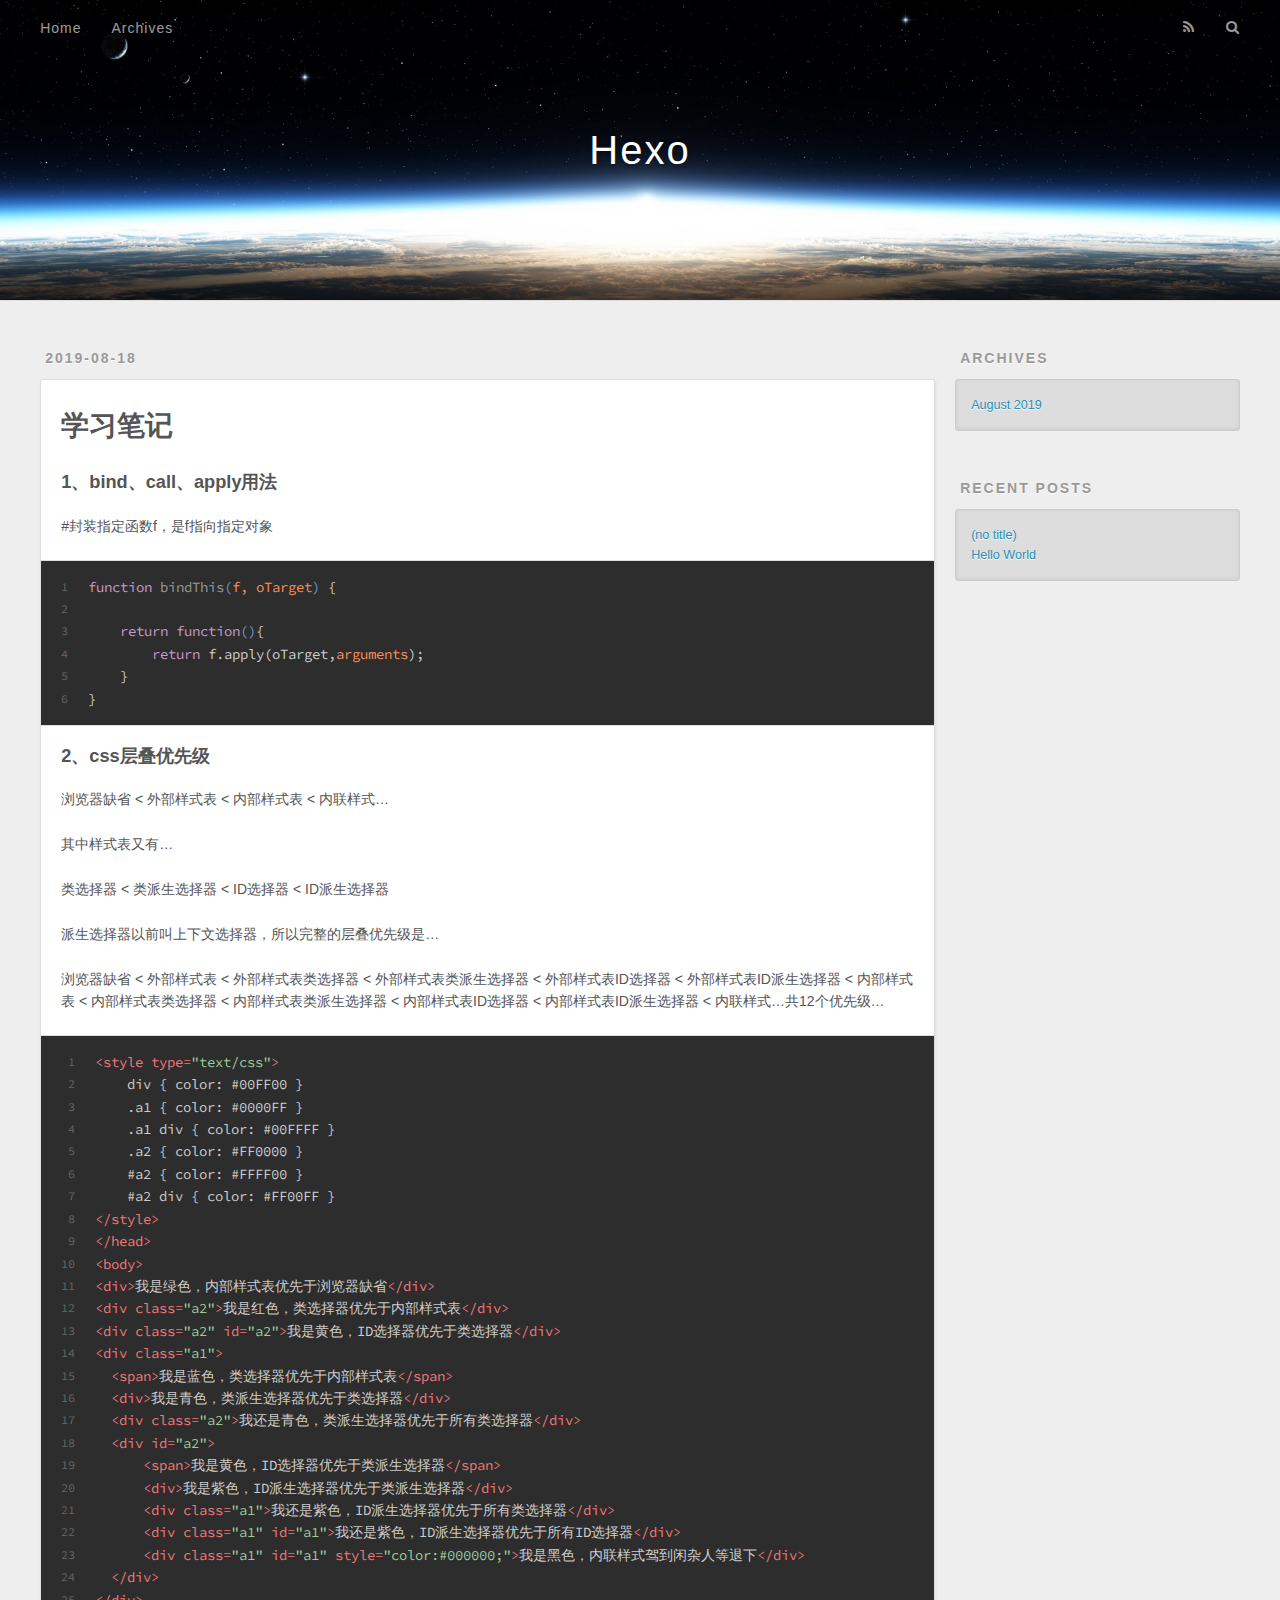
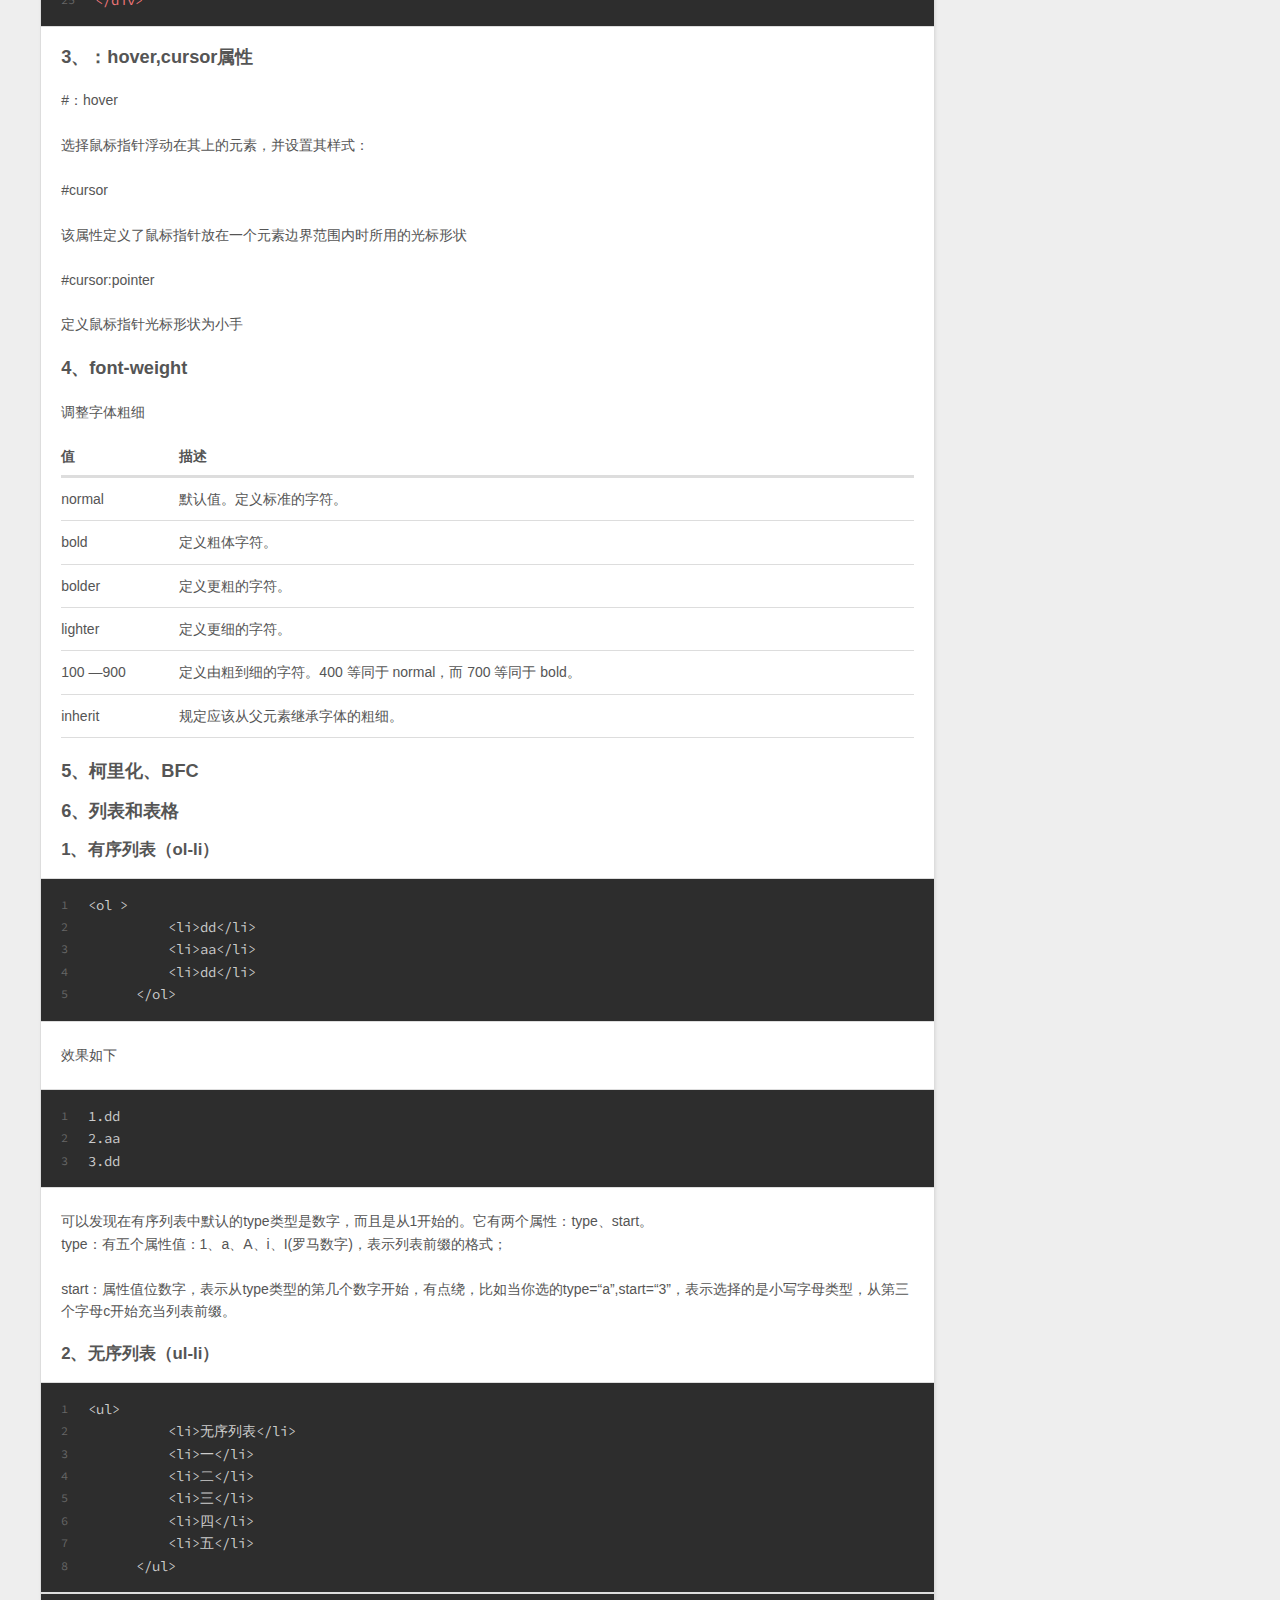
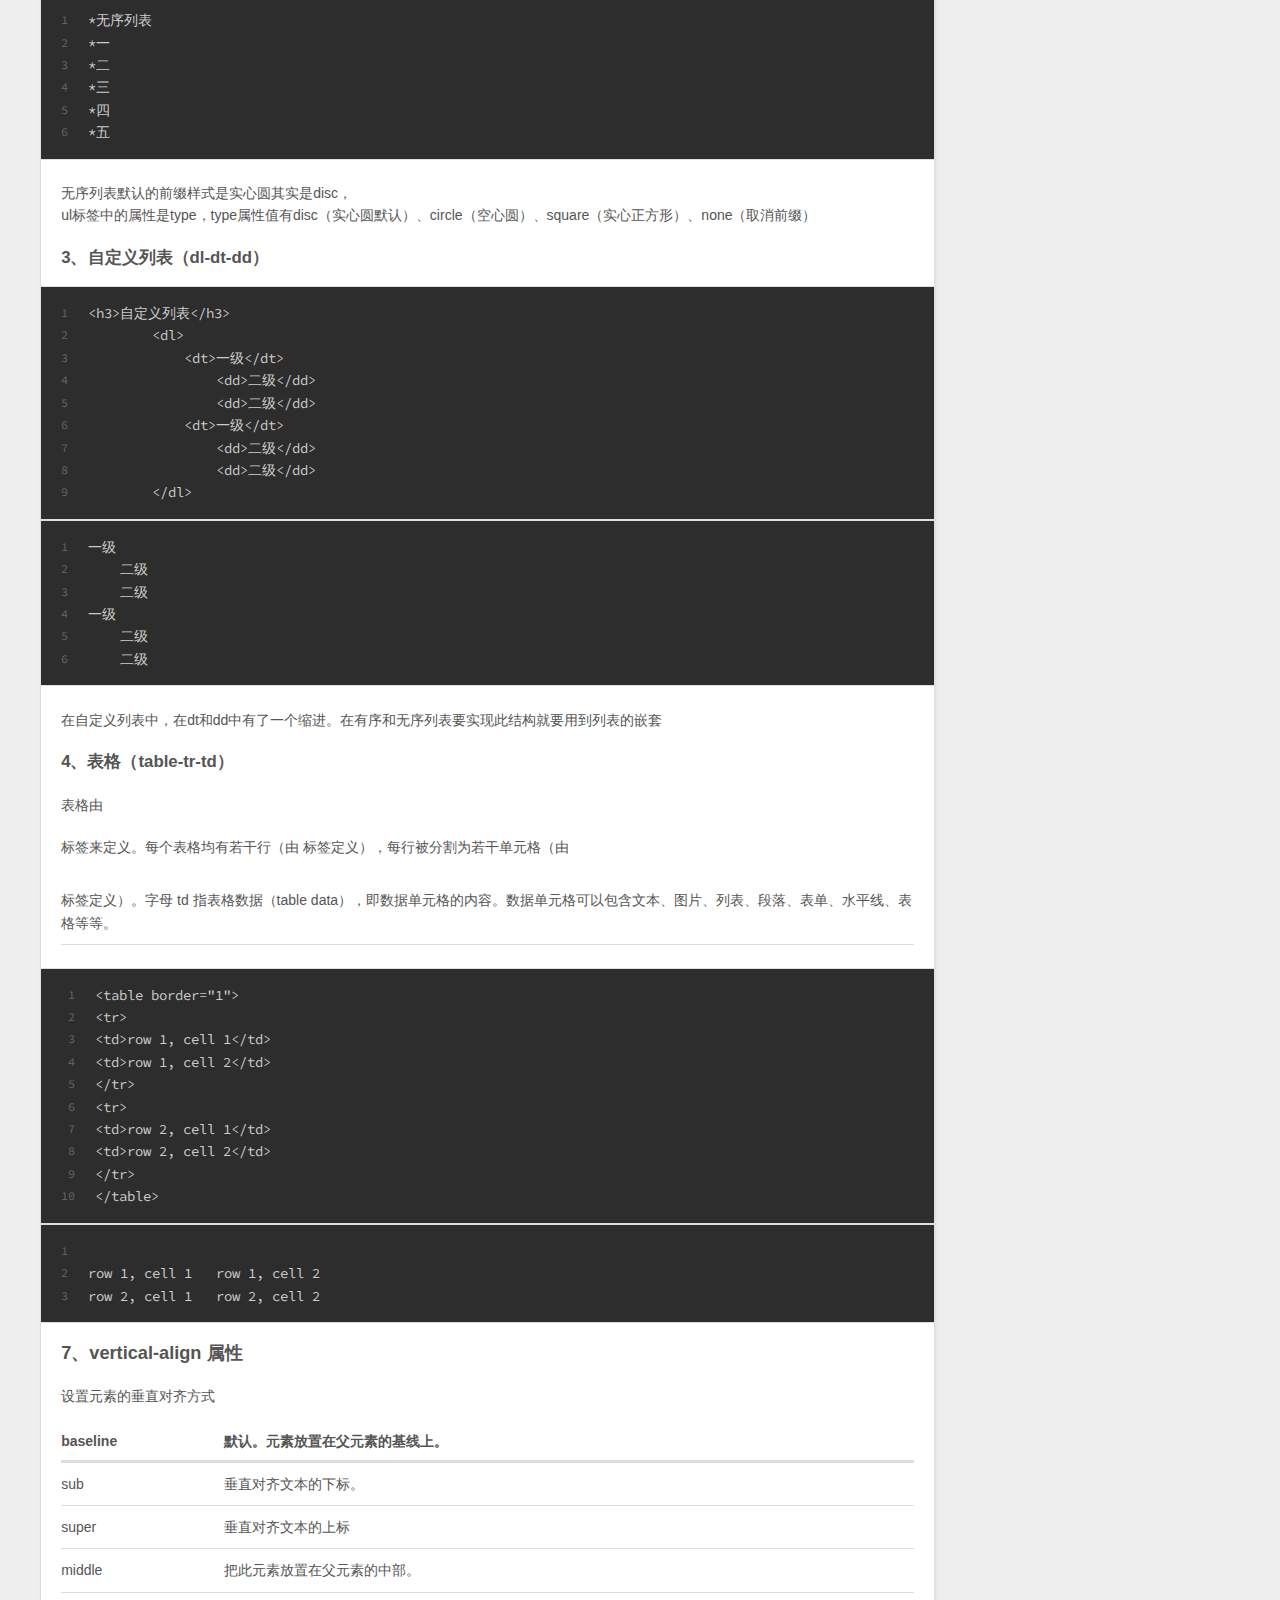
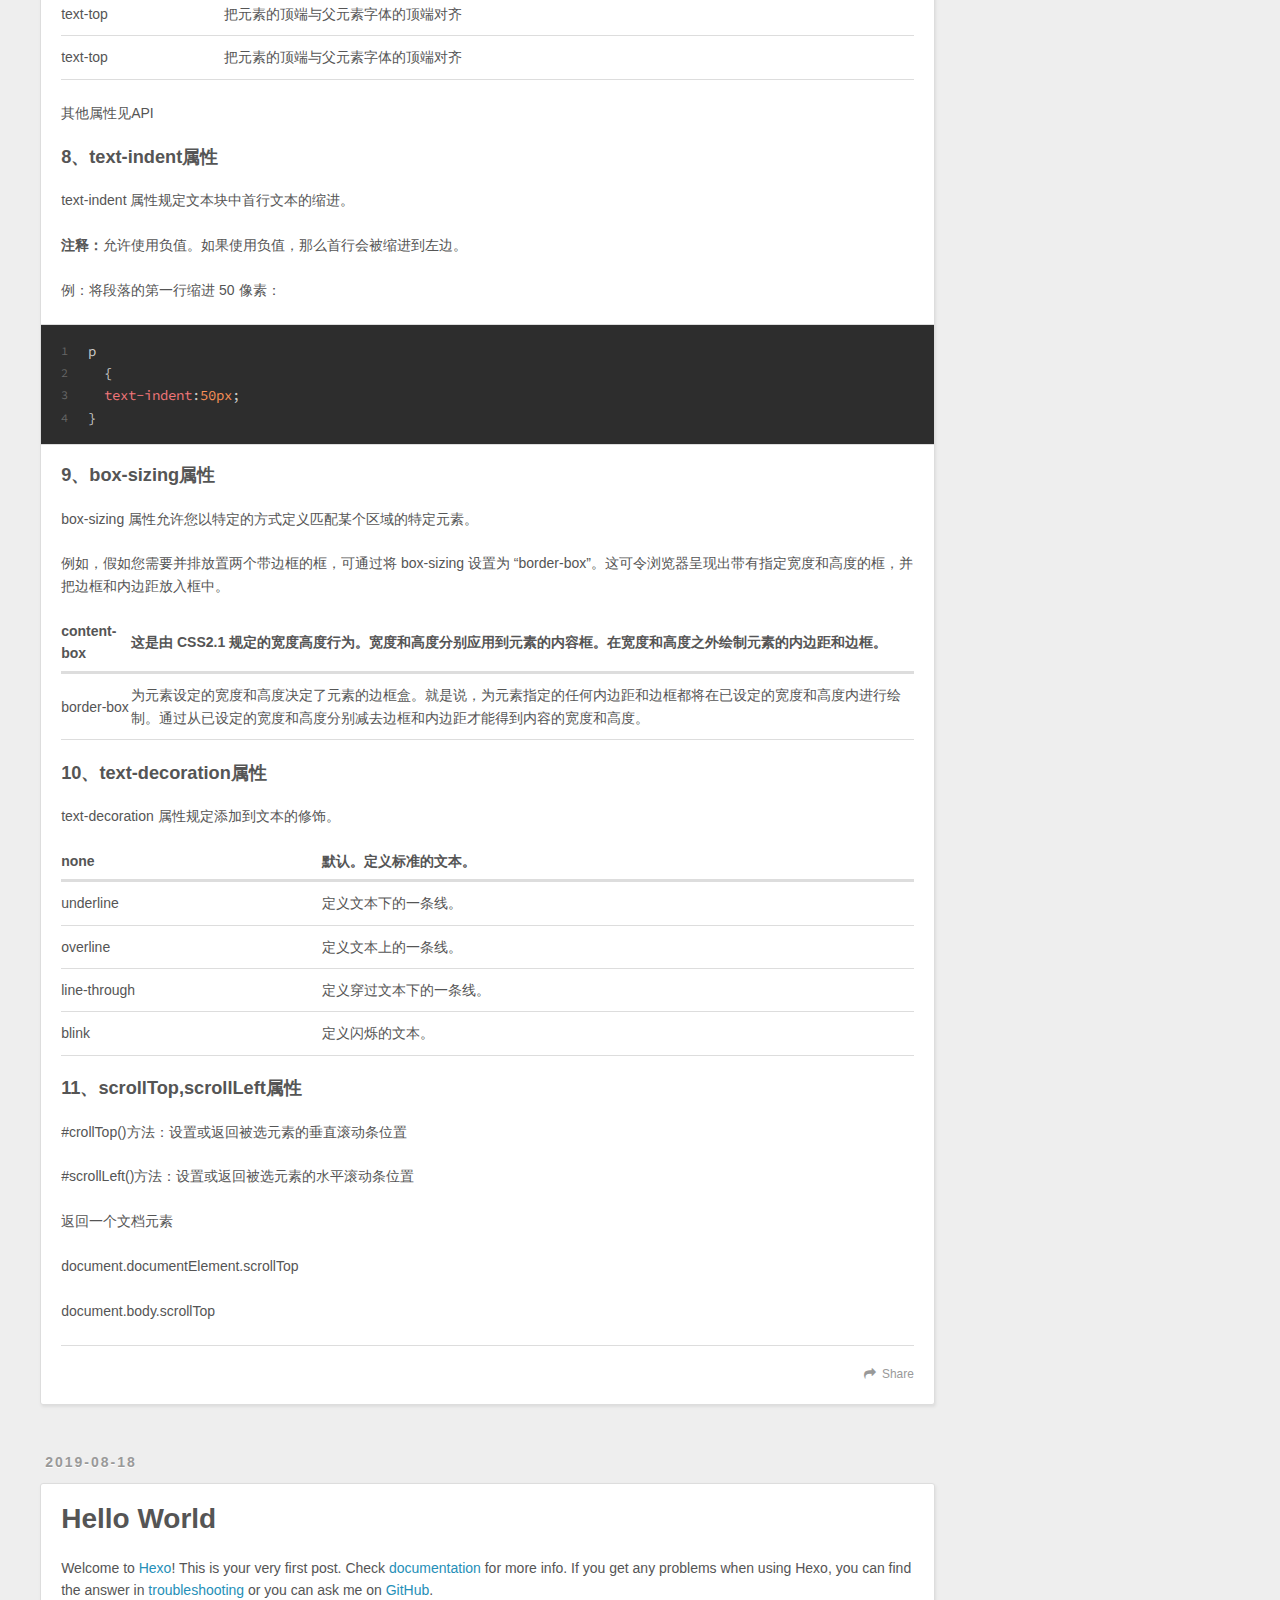
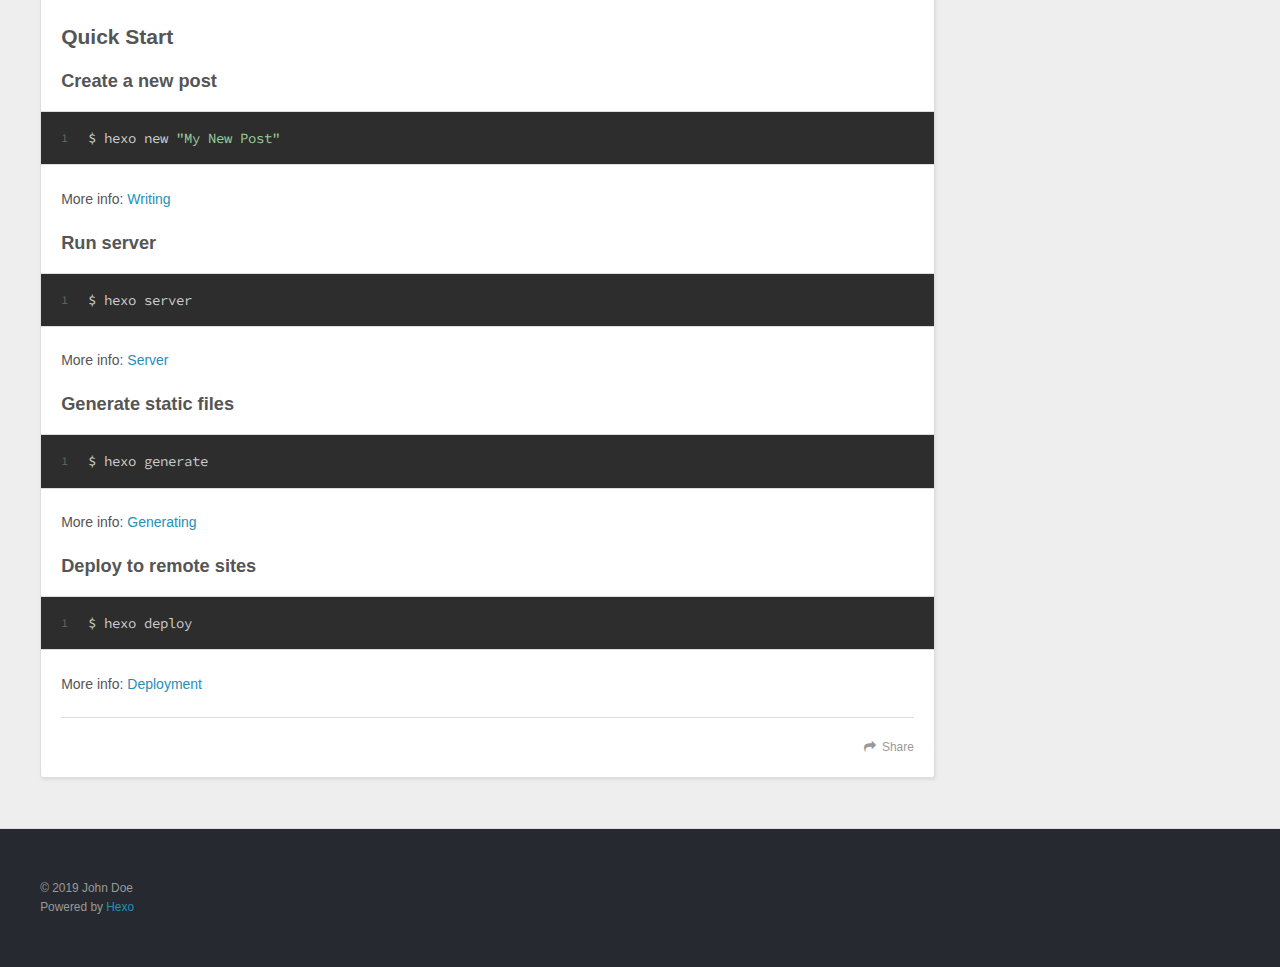
==== index.html @ e68b8d08 "Site updated: 2019-08-18 09:21:20" ====
<!DOCTYPE html>
<html>
<head><meta name="generator" content="Hexo 3.9.0">
  <meta charset="utf-8">
  

  
  <title>Hexo</title>
  <meta name="viewport" content="width=device-width, initial-scale=1, maximum-scale=1">
  <meta property="og:type" content="website">
<meta property="og:title" content="Hexo">
<meta property="og:url" content="http://yoursite.com/index.html">
<meta property="og:site_name" content="Hexo">
<meta property="og:locale" content="en">
<meta name="twitter:card" content="summary">
<meta name="twitter:title" content="Hexo">
  
    <link rel="alternate" href="/atom.xml" title="Hexo" type="application/atom+xml">
  
  
    <link rel="icon" href="/favicon.png">
  
  
    <link href="//fonts.googleapis.com/css?family=Source+Code+Pro" rel="stylesheet" type="text/css">
  
  <link rel="stylesheet" href="/css/style.css">
</head>
</html>
<body>
  <div id="container">
    <div id="wrap">
      <header id="header">
  <div id="banner"></div>
  <div id="header-outer" class="outer">
    <div id="header-title" class="inner">
      <h1 id="logo-wrap">
        <a href="/" id="logo">Hexo</a>
      </h1>
      
    </div>
    <div id="header-inner" class="inner">
      <nav id="main-nav">
        <a id="main-nav-toggle" class="nav-icon"></a>
        
          <a class="main-nav-link" href="/">Home</a>
        
          <a class="main-nav-link" href="/archives">Archives</a>
        
      </nav>
      <nav id="sub-nav">
        
          <a id="nav-rss-link" class="nav-icon" href="/atom.xml" title="RSS Feed"></a>
        
        <a id="nav-search-btn" class="nav-icon" title="Search"></a>
      </nav>
      <div id="search-form-wrap">
        <form action="//google.com/search" method="get" accept-charset="UTF-8" class="search-form"><input type="search" name="q" class="search-form-input" placeholder="Search"><button type="submit" class="search-form-submit">&#xF002;</button><input type="hidden" name="sitesearch" value="http://yoursite.com"></form>
      </div>
    </div>
  </div>
</header>
      <div class="outer">
        <section id="main">
  
    <article id="post-LearningNotes" class="article article-type-post" itemscope itemprop="blogPost">
  <div class="article-meta">
    <a href="/2019/08/18/LearningNotes/" class="article-date">
  <time datetime="2019-08-18T00:56:19.958Z" itemprop="datePublished">2019-08-18</time>
</a>
    
  </div>
  <div class="article-inner">
    
    
    <div class="article-entry" itemprop="articleBody">
      
        <h1 id="学习笔记"><a href="#学习笔记" class="headerlink" title="学习笔记"></a>学习笔记</h1><h3 id="1、bind、call、apply用法"><a href="#1、bind、call、apply用法" class="headerlink" title="1、bind、call、apply用法"></a>1、bind、call、apply用法</h3><p>#封装指定函数f，是f指向指定对象</p>
<figure class="highlight javascript"><table><tr><td class="gutter"><pre><span class="line">1</span><br><span class="line">2</span><br><span class="line">3</span><br><span class="line">4</span><br><span class="line">5</span><br><span class="line">6</span><br></pre></td><td class="code"><pre><span class="line"><span class="function"><span class="keyword">function</span> <span class="title">bindThis</span>(<span class="params">f, oTarget</span>) </span>&#123;</span><br><span class="line">    </span><br><span class="line">    <span class="keyword">return</span> <span class="function"><span class="keyword">function</span>(<span class="params"></span>)</span>&#123;       </span><br><span class="line">        <span class="keyword">return</span> f.apply(oTarget,<span class="built_in">arguments</span>);</span><br><span class="line">    &#125;</span><br><span class="line">&#125;</span><br></pre></td></tr></table></figure>

<h3 id="2、css层叠优先级"><a href="#2、css层叠优先级" class="headerlink" title="2、css层叠优先级"></a>2、css层叠优先级</h3><p>  浏览器缺省 &lt; 外部样式表 &lt; 内部样式表 &lt; 内联样式…</p>
<p>其中样式表又有…</p>
<p>类选择器 &lt; 类派生选择器 &lt; ID选择器 &lt; ID派生选择器</p>
<p>派生选择器以前叫上下文选择器，所以完整的层叠优先级是…</p>
<p>浏览器缺省 &lt; 外部样式表 &lt; 外部样式表类选择器 &lt; 外部样式表类派生选择器 &lt; 外部样式表ID选择器 &lt; 外部样式表ID派生选择器 &lt; 内部样式表 &lt; 内部样式表类选择器 &lt; 内部样式表类派生选择器 &lt; 内部样式表ID选择器 &lt; 内部样式表ID派生选择器 &lt; 内联样式…共12个优先级…  </p>
<figure class="highlight html"><table><tr><td class="gutter"><pre><span class="line">1</span><br><span class="line">2</span><br><span class="line">3</span><br><span class="line">4</span><br><span class="line">5</span><br><span class="line">6</span><br><span class="line">7</span><br><span class="line">8</span><br><span class="line">9</span><br><span class="line">10</span><br><span class="line">11</span><br><span class="line">12</span><br><span class="line">13</span><br><span class="line">14</span><br><span class="line">15</span><br><span class="line">16</span><br><span class="line">17</span><br><span class="line">18</span><br><span class="line">19</span><br><span class="line">20</span><br><span class="line">21</span><br><span class="line">22</span><br><span class="line">23</span><br><span class="line">24</span><br><span class="line">25</span><br></pre></td><td class="code"><pre><span class="line"><span class="tag">&lt;<span class="name">style</span> <span class="attr">type</span>=<span class="string">"text/css"</span>&gt;</span></span><br><span class="line">    div &#123; color: #00FF00 &#125;</span><br><span class="line">    .a1 &#123; color: #0000FF &#125;</span><br><span class="line">    .a1 div &#123; color: #00FFFF &#125;</span><br><span class="line">    .a2 &#123; color: #FF0000 &#125;</span><br><span class="line">    #a2 &#123; color: #FFFF00 &#125;</span><br><span class="line">    #a2 div &#123; color: #FF00FF &#125;</span><br><span class="line"><span class="tag">&lt;/<span class="name">style</span>&gt;</span></span><br><span class="line"><span class="tag">&lt;/<span class="name">head</span>&gt;</span></span><br><span class="line"><span class="tag">&lt;<span class="name">body</span>&gt;</span></span><br><span class="line"><span class="tag">&lt;<span class="name">div</span>&gt;</span>我是绿色，内部样式表优先于浏览器缺省<span class="tag">&lt;/<span class="name">div</span>&gt;</span></span><br><span class="line"><span class="tag">&lt;<span class="name">div</span> <span class="attr">class</span>=<span class="string">"a2"</span>&gt;</span>我是红色，类选择器优先于内部样式表<span class="tag">&lt;/<span class="name">div</span>&gt;</span></span><br><span class="line"><span class="tag">&lt;<span class="name">div</span> <span class="attr">class</span>=<span class="string">"a2"</span> <span class="attr">id</span>=<span class="string">"a2"</span>&gt;</span>我是黄色，ID选择器优先于类选择器<span class="tag">&lt;/<span class="name">div</span>&gt;</span></span><br><span class="line"><span class="tag">&lt;<span class="name">div</span> <span class="attr">class</span>=<span class="string">"a1"</span>&gt;</span></span><br><span class="line">  <span class="tag">&lt;<span class="name">span</span>&gt;</span>我是蓝色，类选择器优先于内部样式表<span class="tag">&lt;/<span class="name">span</span>&gt;</span></span><br><span class="line">  <span class="tag">&lt;<span class="name">div</span>&gt;</span>我是青色，类派生选择器优先于类选择器<span class="tag">&lt;/<span class="name">div</span>&gt;</span></span><br><span class="line">  <span class="tag">&lt;<span class="name">div</span> <span class="attr">class</span>=<span class="string">"a2"</span>&gt;</span>我还是青色，类派生选择器优先于所有类选择器<span class="tag">&lt;/<span class="name">div</span>&gt;</span></span><br><span class="line">  <span class="tag">&lt;<span class="name">div</span> <span class="attr">id</span>=<span class="string">"a2"</span>&gt;</span></span><br><span class="line">      <span class="tag">&lt;<span class="name">span</span>&gt;</span>我是黄色，ID选择器优先于类派生选择器<span class="tag">&lt;/<span class="name">span</span>&gt;</span></span><br><span class="line">      <span class="tag">&lt;<span class="name">div</span>&gt;</span>我是紫色，ID派生选择器优先于类派生选择器<span class="tag">&lt;/<span class="name">div</span>&gt;</span></span><br><span class="line">      <span class="tag">&lt;<span class="name">div</span> <span class="attr">class</span>=<span class="string">"a1"</span>&gt;</span>我还是紫色，ID派生选择器优先于所有类选择器<span class="tag">&lt;/<span class="name">div</span>&gt;</span></span><br><span class="line">      <span class="tag">&lt;<span class="name">div</span> <span class="attr">class</span>=<span class="string">"a1"</span> <span class="attr">id</span>=<span class="string">"a1"</span>&gt;</span>我还是紫色，ID派生选择器优先于所有ID选择器<span class="tag">&lt;/<span class="name">div</span>&gt;</span></span><br><span class="line">      <span class="tag">&lt;<span class="name">div</span> <span class="attr">class</span>=<span class="string">"a1"</span> <span class="attr">id</span>=<span class="string">"a1"</span> <span class="attr">style</span>=<span class="string">"color:#000000;"</span>&gt;</span>我是黑色，内联样式驾到闲杂人等退下<span class="tag">&lt;/<span class="name">div</span>&gt;</span></span><br><span class="line">  <span class="tag">&lt;/<span class="name">div</span>&gt;</span></span><br><span class="line"><span class="tag">&lt;/<span class="name">div</span>&gt;</span></span><br></pre></td></tr></table></figure>

<h3 id="3、：hover-cursor属性"><a href="#3、：hover-cursor属性" class="headerlink" title="3、：hover,cursor属性"></a>3、：hover,cursor属性</h3><p>#：hover</p>
<p>选择鼠标指针浮动在其上的元素，并设置其样式：</p>
<p>#cursor</p>
<p>该属性定义了鼠标指针放在一个元素边界范围内时所用的光标形状</p>
<p>#cursor:pointer</p>
<p>定义鼠标指针光标形状为小手</p>
<h3 id="4、font-weight"><a href="#4、font-weight" class="headerlink" title="4、font-weight"></a>4、font-weight</h3><p>调整字体粗细</p>
<table>
<thead>
<tr>
<th>值</th>
<th>描述</th>
</tr>
</thead>
<tbody><tr>
<td>normal</td>
<td>默认值。定义标准的字符。</td>
</tr>
<tr>
<td>bold</td>
<td>定义粗体字符。</td>
</tr>
<tr>
<td>bolder</td>
<td>定义更粗的字符。</td>
</tr>
<tr>
<td>lighter</td>
<td>定义更细的字符。</td>
</tr>
<tr>
<td>100 —900</td>
<td>定义由粗到细的字符。400 等同于 normal，而 700 等同于 bold。</td>
</tr>
<tr>
<td>inherit</td>
<td>规定应该从父元素继承字体的粗细。</td>
</tr>
</tbody></table>
<h3 id="5、柯里化、BFC"><a href="#5、柯里化、BFC" class="headerlink" title="5、柯里化、BFC"></a>5、柯里化、BFC</h3><h3 id="6、列表和表格"><a href="#6、列表和表格" class="headerlink" title="6、列表和表格"></a>6、列表和表格</h3><h4 id="1、有序列表（ol-li）"><a href="#1、有序列表（ol-li）" class="headerlink" title="1、有序列表（ol-li）"></a>1、<strong>有序列表（ol-li）</strong></h4><figure class="highlight plain"><table><tr><td class="gutter"><pre><span class="line">1</span><br><span class="line">2</span><br><span class="line">3</span><br><span class="line">4</span><br><span class="line">5</span><br></pre></td><td class="code"><pre><span class="line">&lt;ol &gt;</span><br><span class="line">          &lt;li&gt;dd&lt;/li&gt;</span><br><span class="line">          &lt;li&gt;aa&lt;/li&gt;</span><br><span class="line">          &lt;li&gt;dd&lt;/li&gt;</span><br><span class="line">      &lt;/ol&gt;</span><br></pre></td></tr></table></figure>

<p>效果如下</p>
<figure class="highlight plain"><table><tr><td class="gutter"><pre><span class="line">1</span><br><span class="line">2</span><br><span class="line">3</span><br></pre></td><td class="code"><pre><span class="line">1.dd</span><br><span class="line">2.aa</span><br><span class="line">3.dd</span><br></pre></td></tr></table></figure>

<p>可以发现在有序列表中默认的type类型是数字，而且是从1开始的。它有两个属性：type、start。<br>type：有五个属性值：1、a、A、i、I(罗马数字)，表示列表前缀的格式； </p>
<p>start：属性值位数字，表示从type类型的第几个数字开始，有点绕，比如当你选的type=“a”,start=“3”，表示选择的是小写字母类型，从第三个字母c开始充当列表前缀。</p>
<h4 id="2、无序列表（ul-li）"><a href="#2、无序列表（ul-li）" class="headerlink" title="2、无序列表（ul-li）"></a>2、<strong>无序列表（ul-li）</strong></h4><figure class="highlight plain"><table><tr><td class="gutter"><pre><span class="line">1</span><br><span class="line">2</span><br><span class="line">3</span><br><span class="line">4</span><br><span class="line">5</span><br><span class="line">6</span><br><span class="line">7</span><br><span class="line">8</span><br></pre></td><td class="code"><pre><span class="line">&lt;ul&gt;</span><br><span class="line">          &lt;li&gt;无序列表&lt;/li&gt;</span><br><span class="line">          &lt;li&gt;一&lt;/li&gt;</span><br><span class="line">          &lt;li&gt;二&lt;/li&gt;</span><br><span class="line">          &lt;li&gt;三&lt;/li&gt;</span><br><span class="line">          &lt;li&gt;四&lt;/li&gt;</span><br><span class="line">          &lt;li&gt;五&lt;/li&gt;</span><br><span class="line">      &lt;/ul&gt;</span><br></pre></td></tr></table></figure>

<figure class="highlight plain"><table><tr><td class="gutter"><pre><span class="line">1</span><br><span class="line">2</span><br><span class="line">3</span><br><span class="line">4</span><br><span class="line">5</span><br><span class="line">6</span><br></pre></td><td class="code"><pre><span class="line">*无序列表</span><br><span class="line">*一</span><br><span class="line">*二</span><br><span class="line">*三</span><br><span class="line">*四</span><br><span class="line">*五</span><br></pre></td></tr></table></figure>

<p>无序列表默认的前缀样式是实心圆其实是disc，<br>ul标签中的属性是type，type属性值有disc（实心圆默认）、circle（空心圆）、square（实心正方形）、none（取消前缀）</p>
<h4 id="3、自定义列表（dl-dt-dd）"><a href="#3、自定义列表（dl-dt-dd）" class="headerlink" title="3、自定义列表（dl-dt-dd）"></a>3、<strong>自定义列表（dl-dt-dd）</strong></h4><figure class="highlight plain"><table><tr><td class="gutter"><pre><span class="line">1</span><br><span class="line">2</span><br><span class="line">3</span><br><span class="line">4</span><br><span class="line">5</span><br><span class="line">6</span><br><span class="line">7</span><br><span class="line">8</span><br><span class="line">9</span><br></pre></td><td class="code"><pre><span class="line">&lt;h3&gt;自定义列表&lt;/h3&gt;</span><br><span class="line">        &lt;dl&gt;</span><br><span class="line">            &lt;dt&gt;一级&lt;/dt&gt;</span><br><span class="line">                &lt;dd&gt;二级&lt;/dd&gt;</span><br><span class="line">                &lt;dd&gt;二级&lt;/dd&gt;</span><br><span class="line">            &lt;dt&gt;一级&lt;/dt&gt;</span><br><span class="line">                &lt;dd&gt;二级&lt;/dd&gt;</span><br><span class="line">                &lt;dd&gt;二级&lt;/dd&gt;</span><br><span class="line">        &lt;/dl&gt;</span><br></pre></td></tr></table></figure>

<figure class="highlight plain"><table><tr><td class="gutter"><pre><span class="line">1</span><br><span class="line">2</span><br><span class="line">3</span><br><span class="line">4</span><br><span class="line">5</span><br><span class="line">6</span><br></pre></td><td class="code"><pre><span class="line">一级</span><br><span class="line">    二级</span><br><span class="line">    二级</span><br><span class="line">一级</span><br><span class="line">    二级</span><br><span class="line">    二级</span><br></pre></td></tr></table></figure>

<p>在自定义列表中，在dt和dd中有了一个缩进。在有序和无序列表要实现此结构就要用到列表的嵌套</p>
<h4 id="4、表格（table-tr-td）"><a href="#4、表格（table-tr-td）" class="headerlink" title="4、表格（table-tr-td）"></a>4、表格（table-tr-td）</h4><p>表格由 <table> 标签来定义。每个表格均有若干行（由 <tr> 标签定义），每行被分割为若干单元格（由 <td> 标签定义）。字母 td 指表格数据（table data），即数据单元格的内容。数据单元格可以包含文本、图片、列表、段落、表单、水平线、表格等等。</td></tr></table></p>
<figure class="highlight plain"><table><tr><td class="gutter"><pre><span class="line">1</span><br><span class="line">2</span><br><span class="line">3</span><br><span class="line">4</span><br><span class="line">5</span><br><span class="line">6</span><br><span class="line">7</span><br><span class="line">8</span><br><span class="line">9</span><br><span class="line">10</span><br></pre></td><td class="code"><pre><span class="line">&lt;table border=&quot;1&quot;&gt;</span><br><span class="line">&lt;tr&gt;</span><br><span class="line">&lt;td&gt;row 1, cell 1&lt;/td&gt;</span><br><span class="line">&lt;td&gt;row 1, cell 2&lt;/td&gt;</span><br><span class="line">&lt;/tr&gt;</span><br><span class="line">&lt;tr&gt;</span><br><span class="line">&lt;td&gt;row 2, cell 1&lt;/td&gt;</span><br><span class="line">&lt;td&gt;row 2, cell 2&lt;/td&gt;</span><br><span class="line">&lt;/tr&gt;</span><br><span class="line">&lt;/table&gt;</span><br></pre></td></tr></table></figure>

<figure class="highlight plain"><table><tr><td class="gutter"><pre><span class="line">1</span><br><span class="line">2</span><br><span class="line">3</span><br></pre></td><td class="code"><pre><span class="line"></span><br><span class="line">row 1, cell 1	row 1, cell 2</span><br><span class="line">row 2, cell 1	row 2, cell 2</span><br></pre></td></tr></table></figure>

<h3 id="7、vertical-align-属性"><a href="#7、vertical-align-属性" class="headerlink" title="7、vertical-align  属性"></a>7、vertical-align  属性</h3><p>设置元素的垂直对齐方式</p>
<table>
<thead>
<tr>
<th>baseline</th>
<th>默认。元素放置在父元素的基线上。</th>
</tr>
</thead>
<tbody><tr>
<td>sub</td>
<td>垂直对齐文本的下标。</td>
</tr>
<tr>
<td>super</td>
<td>垂直对齐文本的上标</td>
</tr>
<tr>
<td>middle</td>
<td>把此元素放置在父元素的中部。</td>
</tr>
<tr>
<td>text-top</td>
<td>把元素的顶端与父元素字体的顶端对齐</td>
</tr>
<tr>
<td>text-top</td>
<td>把元素的顶端与父元素字体的顶端对齐</td>
</tr>
</tbody></table>
<p>其他属性见API</p>
<h3 id="8、text-indent属性"><a href="#8、text-indent属性" class="headerlink" title="8、text-indent属性"></a>8、text-indent属性</h3><p>text-indent 属性规定文本块中首行文本的缩进。</p>
<p><strong>注释：</strong>允许使用负值。如果使用负值，那么首行会被缩进到左边。</p>
<p>例：将段落的第一行缩进 50 像素：</p>
<figure class="highlight css"><table><tr><td class="gutter"><pre><span class="line">1</span><br><span class="line">2</span><br><span class="line">3</span><br><span class="line">4</span><br></pre></td><td class="code"><pre><span class="line"><span class="selector-tag">p</span></span><br><span class="line">  &#123;</span><br><span class="line">  <span class="attribute">text-indent</span>:<span class="number">50px</span>;</span><br><span class="line">&#125;</span><br></pre></td></tr></table></figure>

<h3 id="9、box-sizing属性"><a href="#9、box-sizing属性" class="headerlink" title="9、box-sizing属性"></a>9、box-sizing属性</h3><p>box-sizing 属性允许您以特定的方式定义匹配某个区域的特定元素。</p>
<p>例如，假如您需要并排放置两个带边框的框，可通过将 box-sizing 设置为 “border-box”。这可令浏览器呈现出带有指定宽度和高度的框，并把边框和内边距放入框中。</p>
<table>
<thead>
<tr>
<th>content-box</th>
<th align="left">这是由 CSS2.1 规定的宽度高度行为。宽度和高度分别应用到元素的内容框。在宽度和高度之外绘制元素的内边距和边框。</th>
</tr>
</thead>
<tbody><tr>
<td>border-box</td>
<td align="left">为元素设定的宽度和高度决定了元素的边框盒。就是说，为元素指定的任何内边距和边框都将在已设定的宽度和高度内进行绘制。通过从已设定的宽度和高度分别减去边框和内边距才能得到内容的宽度和高度。</td>
</tr>
</tbody></table>
<h3 id="10、text-decoration属性"><a href="#10、text-decoration属性" class="headerlink" title="10、text-decoration属性"></a>10、text-decoration属性</h3><p>text-decoration 属性规定添加到文本的修饰。</p>
<table>
<thead>
<tr>
<th>none</th>
<th>默认。定义标准的文本。</th>
</tr>
</thead>
<tbody><tr>
<td>underline</td>
<td>定义文本下的一条线。</td>
</tr>
<tr>
<td>overline</td>
<td>定义文本上的一条线。</td>
</tr>
<tr>
<td>line-through</td>
<td>定义穿过文本下的一条线。</td>
</tr>
<tr>
<td>blink</td>
<td>定义闪烁的文本。</td>
</tr>
</tbody></table>
<h3 id="11、scrollTop-scrollLeft属性"><a href="#11、scrollTop-scrollLeft属性" class="headerlink" title="11、scrollTop,scrollLeft属性"></a>11、scrollTop,scrollLeft属性</h3><p>#crollTop()方法：设置或返回被选元素的垂直滚动条位置</p>
<p>#scrollLeft()方法：设置或返回被选元素的水平滚动条位置</p>
<p>返回一个文档元素</p>
<p>document.documentElement.scrollTop</p>
<p>document.body.scrollTop</p>

      
    </div>
    <footer class="article-footer">
      <a data-url="http://yoursite.com/2019/08/18/LearningNotes/" data-id="cjzg9f3zy0001z0m69ajw18uo" class="article-share-link">Share</a>
      
      
    </footer>
  </div>
  
</article>


  
    <article id="post-hello-world" class="article article-type-post" itemscope itemprop="blogPost">
  <div class="article-meta">
    <a href="/2019/08/18/hello-world/" class="article-date">
  <time datetime="2019-08-18T00:51:53.073Z" itemprop="datePublished">2019-08-18</time>
</a>
    
  </div>
  <div class="article-inner">
    
    
      <header class="article-header">
        
  
    <h1 itemprop="name">
      <a class="article-title" href="/2019/08/18/hello-world/">Hello World</a>
    </h1>
  

      </header>
    
    <div class="article-entry" itemprop="articleBody">
      
        <p>Welcome to <a href="https://hexo.io/" target="_blank" rel="noopener">Hexo</a>! This is your very first post. Check <a href="https://hexo.io/docs/" target="_blank" rel="noopener">documentation</a> for more info. If you get any problems when using Hexo, you can find the answer in <a href="https://hexo.io/docs/troubleshooting.html" target="_blank" rel="noopener">troubleshooting</a> or you can ask me on <a href="https://github.com/hexojs/hexo/issues" target="_blank" rel="noopener">GitHub</a>.</p>
<h2 id="Quick-Start"><a href="#Quick-Start" class="headerlink" title="Quick Start"></a>Quick Start</h2><h3 id="Create-a-new-post"><a href="#Create-a-new-post" class="headerlink" title="Create a new post"></a>Create a new post</h3><figure class="highlight bash"><table><tr><td class="gutter"><pre><span class="line">1</span><br></pre></td><td class="code"><pre><span class="line">$ hexo new <span class="string">"My New Post"</span></span><br></pre></td></tr></table></figure>

<p>More info: <a href="https://hexo.io/docs/writing.html" target="_blank" rel="noopener">Writing</a></p>
<h3 id="Run-server"><a href="#Run-server" class="headerlink" title="Run server"></a>Run server</h3><figure class="highlight bash"><table><tr><td class="gutter"><pre><span class="line">1</span><br></pre></td><td class="code"><pre><span class="line">$ hexo server</span><br></pre></td></tr></table></figure>

<p>More info: <a href="https://hexo.io/docs/server.html" target="_blank" rel="noopener">Server</a></p>
<h3 id="Generate-static-files"><a href="#Generate-static-files" class="headerlink" title="Generate static files"></a>Generate static files</h3><figure class="highlight bash"><table><tr><td class="gutter"><pre><span class="line">1</span><br></pre></td><td class="code"><pre><span class="line">$ hexo generate</span><br></pre></td></tr></table></figure>

<p>More info: <a href="https://hexo.io/docs/generating.html" target="_blank" rel="noopener">Generating</a></p>
<h3 id="Deploy-to-remote-sites"><a href="#Deploy-to-remote-sites" class="headerlink" title="Deploy to remote sites"></a>Deploy to remote sites</h3><figure class="highlight bash"><table><tr><td class="gutter"><pre><span class="line">1</span><br></pre></td><td class="code"><pre><span class="line">$ hexo deploy</span><br></pre></td></tr></table></figure>

<p>More info: <a href="https://hexo.io/docs/deployment.html" target="_blank" rel="noopener">Deployment</a></p>

      
    </div>
    <footer class="article-footer">
      <a data-url="http://yoursite.com/2019/08/18/hello-world/" data-id="cjzg9b06e0000z0m6zwdfchs5" class="article-share-link">Share</a>
      
      
    </footer>
  </div>
  
</article>


  


</section>
        
          <aside id="sidebar">
  
    

  
    

  
    
  
    
  <div class="widget-wrap">
    <h3 class="widget-title">Archives</h3>
    <div class="widget">
      <ul class="archive-list"><li class="archive-list-item"><a class="archive-list-link" href="/archives/2019/08/">August 2019</a></li></ul>
    </div>
  </div>


  
    
  <div class="widget-wrap">
    <h3 class="widget-title">Recent Posts</h3>
    <div class="widget">
      <ul>
        
          <li>
            <a href="/2019/08/18/LearningNotes/">(no title)</a>
          </li>
        
          <li>
            <a href="/2019/08/18/hello-world/">Hello World</a>
          </li>
        
      </ul>
    </div>
  </div>

  
</aside>
        
      </div>
      <footer id="footer">
  
  <div class="outer">
    <div id="footer-info" class="inner">
      &copy; 2019 John Doe<br>
      Powered by <a href="http://hexo.io/" target="_blank">Hexo</a>
    </div>
  </div>
</footer>
    </div>
    <nav id="mobile-nav">
  
    <a href="/" class="mobile-nav-link">Home</a>
  
    <a href="/archives" class="mobile-nav-link">Archives</a>
  
</nav>
    

<script src="//ajax.googleapis.com/ajax/libs/jquery/2.0.3/jquery.min.js"></script>


  <link rel="stylesheet" href="/fancybox/jquery.fancybox.css">
  <script src="/fancybox/jquery.fancybox.pack.js"></script>


<script src="/js/script.js"></script>



  </div>
</body>
</html>
---- css/style.css ----
body {
  width: 100%;
}
body:before,
body:after {
  content: "";
  display: table;
}
body:after {
  clear: both;
}
html,
body,
div,
span,
applet,
object,
iframe,
h1,
h2,
h3,
h4,
h5,
h6,
p,
blockquote,
pre,
a,
abbr,
acronym,
address,
big,
cite,
code,
del,
dfn,
em,
img,
ins,
kbd,
q,
s,
samp,
small,
strike,
strong,
sub,
sup,
tt,
var,
dl,
dt,
dd,
ol,
ul,
li,
fieldset,
form,
label,
legend,
table,
caption,
tbody,
tfoot,
thead,
tr,
th,
td {
  margin: 0;
  padding: 0;
  border: 0;
  outline: 0;
  font-weight: inherit;
  font-style: inherit;
  font-family: inherit;
  font-size: 100%;
  vertical-align: baseline;
}
body {
  line-height: 1;
  color: #000;
  background: #fff;
}
ol,
ul {
  list-style: none;
}
table {
  border-collapse: separate;
  border-spacing: 0;
  vertical-align: middle;
}
caption,
th,
td {
  text-align: left;
  font-weight: normal;
  vertical-align: middle;
}
a img {
  border: none;
}
input,
button {
  margin: 0;
  padding: 0;
}
input::-moz-focus-inner,
button::-moz-focus-inner {
  border: 0;
  padding: 0;
}
@font-face {
  font-family: FontAwesome;
  font-style: normal;
  font-weight: normal;
  src: url("fonts/fontawesome-webfont.eot?v=#4.0.3");
  src: url("fonts/fontawesome-webfont.eot?#iefix&v=#4.0.3") format("embedded-opentype"), url("fonts/fontawesome-webfont.woff?v=#4.0.3") format("woff"), url("fonts/fontawesome-webfont.ttf?v=#4.0.3") format("truetype"), url("fonts/fontawesome-webfont.svg#fontawesomeregular?v=#4.0.3") format("svg");
}
html,
body,
#container {
  height: 100%;
}
body {
  background: #eee;
  font: 14px -apple-system, BlinkMacSystemFont, "Segoe UI", "Roboto", "Oxygen", "Ubuntu", "Cantarell", "Fira Sans", "Droid Sans", "Helvetica Neue", sans-serif;
  -webkit-text-size-adjust: 100%;
}
.outer {
  max-width: 1220px;
  margin: 0 auto;
  padding: 0 20px;
}
.outer:before,
.outer:after {
  content: "";
  display: table;
}
.outer:after {
  clear: both;
}
.inner {
  display: inline;
  float: left;
  width: 98.33333333333333%;
  margin: 0 0.833333333333333%;
}
.left,
.alignleft {
  float: left;
}
.right,
.alignright {
  float: right;
}
.clear {
  clear: both;
}
#container {
  position: relative;
}
.mobile-nav-on {
  overflow: hidden;
}
#wrap {
  height: 100%;
  width: 100%;
  position: absolute;
  top: 0;
  left: 0;
  -webkit-transition: 0.2s ease-out;
  -moz-transition: 0.2s ease-out;
  -ms-transition: 0.2s ease-out;
  transition: 0.2s ease-out;
  z-index: 1;
  background: #eee;
}
.mobile-nav-on #wrap {
  left: 280px;
}
@media screen and (min-width: 768px) {
  #main {
    display: inline;
    float: left;
    width: 73.33333333333333%;
    margin: 0 0.833333333333333%;
  }
}
.article-date,
.article-category-link,
.archive-year,
.widget-title {
  text-decoration: none;
  text-transform: uppercase;
  letter-spacing: 2px;
  color: #999;
  margin-bottom: 1em;
  margin-left: 5px;
  line-height: 1em;
  text-shadow: 0 1px #fff;
  font-weight: bold;
}
.article-inner,
.archive-article-inner {
  background: #fff;
  -webkit-box-shadow: 1px 2px 3px #ddd;
  box-shadow: 1px 2px 3px #ddd;
  border: 1px solid #ddd;
  border-radius: 3px;
}
.article-entry h1,
.widget h1 {
  font-size: 2em;
}
.article-entry h2,
.widget h2 {
  font-size: 1.5em;
}
.article-entry h3,
.widget h3 {
  font-size: 1.3em;
}
.article-entry h4,
.widget h4 {
  font-size: 1.2em;
}
.article-entry h5,
.widget h5 {
  font-size: 1em;
}
.article-entry h6,
.widget h6 {
  font-size: 1em;
  color: #999;
}
.article-entry hr,
.widget hr {
  border: 1px dashed #ddd;
}
.article-entry strong,
.widget strong {
  font-weight: bold;
}
.article-entry em,
.widget em,
.article-entry cite,
.widget cite {
  font-style: italic;
}
.article-entry sup,
.widget sup,
.article-entry sub,
.widget sub {
  font-size: 0.75em;
  line-height: 0;
  position: relative;
  vertical-align: baseline;
}
.article-entry sup,
.widget sup {
  top: -0.5em;
}
.article-entry sub,
.widget sub {
  bottom: -0.2em;
}
.article-entry small,
.widget small {
  font-size: 0.85em;
}
.article-entry acronym,
.widget acronym,
.article-entry abbr,
.widget abbr {
  border-bottom: 1px dotted;
}
.article-entry ul,
.widget ul,
.article-entry ol,
.widget ol,
.article-entry dl,
.widget dl {
  margin: 0 20px;
  line-height: 1.6em;
}
.article-entry ul ul,
.widget ul ul,
.article-entry ol ul,
.widget ol ul,
.article-entry ul ol,
.widget ul ol,
.article-entry ol ol,
.widget ol ol {
  margin-top: 0;
  margin-bottom: 0;
}
.article-entry ul,
.widget ul {
  list-style: disc;
}
.article-entry ol,
.widget ol {
  list-style: decimal;
}
.article-entry dt,
.widget dt {
  font-weight: bold;
}
#header {
  height: 300px;
  position: relative;
  border-bottom: 1px solid #ddd;
}
#header:before,
#header:after {
  content: "";
  position: absolute;
  left: 0;
  right: 0;
  height: 40px;
}
#header:before {
  top: 0;
  background: -webkit-linear-gradient(rgba(0,0,0,0.2), transparent);
  background: -moz-linear-gradient(rgba(0,0,0,0.2), transparent);
  background: -ms-linear-gradient(rgba(0,0,0,0.2), transparent);
  background: linear-gradient(rgba(0,0,0,0.2), transparent);
}
#header:after {
  bottom: 0;
  background: -webkit-linear-gradient(transparent, rgba(0,0,0,0.2));
  background: -moz-linear-gradient(transparent, rgba(0,0,0,0.2));
  background: -ms-linear-gradient(transparent, rgba(0,0,0,0.2));
  background: linear-gradient(transparent, rgba(0,0,0,0.2));
}
#header-outer {
  height: 100%;
  position: relative;
}
#header-inner {
  position: relative;
  overflow: hidden;
}
#banner {
  position: absolute;
  top: 0;
  left: 0;
  width: 100%;
  height: 100%;
  background: url("images/banner.jpg") center #000;
  -webkit-background-size: cover;
  -moz-background-size: cover;
  background-size: cover;
  z-index: -1;
}
#header-title {
  text-align: center;
  height: 40px;
  position: absolute;
  top: 50%;
  left: 0;
  margin-top: -20px;
}
#logo,
#subtitle {
  text-decoration: none;
  color: #fff;
  font-weight: 300;
  text-shadow: 0 1px 4px rgba(0,0,0,0.3);
}
#logo {
  font-size: 40px;
  line-height: 40px;
  letter-spacing: 2px;
}
#subtitle {
  font-size: 16px;
  line-height: 16px;
  letter-spacing: 1px;
}
#subtitle-wrap {
  margin-top: 16px;
}
#main-nav {
  float: left;
  margin-left: -15px;
}
.nav-icon,
.main-nav-link {
  float: left;
  color: #fff;
  opacity: 0.6;
  text-decoration: none;
  text-shadow: 0 1px rgba(0,0,0,0.2);
  -webkit-transition: opacity 0.2s;
  -moz-transition: opacity 0.2s;
  -ms-transition: opacity 0.2s;
  transition: opacity 0.2s;
  display: block;
  padding: 20px 15px;
}
.nav-icon:hover,
.main-nav-link:hover {
  opacity: 1;
}
.nav-icon {
  font-family: FontAwesome;
  text-align: center;
  font-size: 14px;
  width: 14px;
  height: 14px;
  padding: 20px 15px;
  position: relative;
  cursor: pointer;
}
.main-nav-link {
  font-weight: 300;
  letter-spacing: 1px;
}
@media screen and (max-width: 479px) {
  .main-nav-link {
    display: none;
  }
}
#main-nav-toggle {
  display: none;
}
#main-nav-toggle:before {
  content: "\f0c9";
}
@media screen and (max-width: 479px) {
  #main-nav-toggle {
    display: block;
  }
}
#sub-nav {
  float: right;
  margin-right: -15px;
}
#nav-rss-link:before {
  content: "\f09e";
}
#nav-search-btn:before {
  content: "\f002";
}
#search-form-wrap {
  position: absolute;
  top: 15px;
  width: 150px;
  height: 30px;
  right: -150px;
  opacity: 0;
  -webkit-transition: 0.2s ease-out;
  -moz-transition: 0.2s ease-out;
  -ms-transition: 0.2s ease-out;
  transition: 0.2s ease-out;
}
#search-form-wrap.on {
  opacity: 1;
  right: 0;
}
@media screen and (max-width: 479px) {
  #search-form-wrap {
    width: 100%;
    right: -100%;
  }
}
.search-form {
  position: absolute;
  top: 0;
  left: 0;
  right: 0;
  background: #fff;
  padding: 5px 15px;
  border-radius: 15px;
  -webkit-box-shadow: 0 0 10px rgba(0,0,0,0.3);
  box-shadow: 0 0 10px rgba(0,0,0,0.3);
}
.search-form-input {
  border: none;
  background: none;
  color: #555;
  width: 100%;
  font: 13px -apple-system, BlinkMacSystemFont, "Segoe UI", "Roboto", "Oxygen", "Ubuntu", "Cantarell", "Fira Sans", "Droid Sans", "Helvetica Neue", sans-serif;
  outline: none;
}
.search-form-input::-webkit-search-results-decoration,
.search-form-input::-webkit-search-cancel-button {
  -webkit-appearance: none;
}
.search-form-submit {
  position: absolute;
  top: 50%;
  right: 10px;
  margin-top: -7px;
  font: 13px FontAwesome;
  border: none;
  background: none;
  color: #bbb;
  cursor: pointer;
}
.search-form-submit:hover,
.search-form-submit:focus {
  color: #777;
}
.article {
  margin: 50px 0;
}
.article-inner {
  overflow: hidden;
}
.article-meta:before,
.article-meta:after {
  content: "";
  display: table;
}
.article-meta:after {
  clear: both;
}
.article-date {
  float: left;
}
.article-category {
  float: left;
  line-height: 1em;
  color: #ccc;
  text-shadow: 0 1px #fff;
  margin-left: 8px;
}
.article-category:before {
  content: "\2022";
}
.article-category-link {
  margin: 0 12px 1em;
}
.article-header {
  padding: 20px 20px 0;
}
.article-title {
  text-decoration: none;
  font-size: 2em;
  font-weight: bold;
  color: #555;
  line-height: 1.1em;
  -webkit-transition: color 0.2s;
  -moz-transition: color 0.2s;
  -ms-transition: color 0.2s;
  transition: color 0.2s;
}
a.article-title:hover {
  color: #258fb8;
}
.article-entry {
  color: #555;
  padding: 0 20px;
}
.article-entry:before,
.article-entry:after {
  content: "";
  display: table;
}
.article-entry:after {
  clear: both;
}
.article-entry p,
.article-entry table {
  line-height: 1.6em;
  margin: 1.6em 0;
}
.article-entry h1,
.article-entry h2,
.article-entry h3,
.article-entry h4,
.article-entry h5,
.article-entry h6 {
  font-weight: bold;
}
.article-entry h1,
.article-entry h2,
.article-entry h3,
.article-entry h4,
.article-entry h5,
.article-entry h6 {
  line-height: 1.1em;
  margin: 1.1em 0;
}
.article-entry a {
  color: #258fb8;
  text-decoration: none;
}
.article-entry a:hover {
  text-decoration: underline;
}
.article-entry ul,
.article-entry ol,
.article-entry dl {
  margin-top: 1.6em;
  margin-bottom: 1.6em;
}
.article-entry img,
.article-entry video {
  max-width: 100%;
  height: auto;
  display: block;
  margin: auto;
}
.article-entry iframe {
  border: none;
}
.article-entry table {
  width: 100%;
  border-collapse: collapse;
  border-spacing: 0;
}
.article-entry th {
  font-weight: bold;
  border-bottom: 3px solid #ddd;
  padding-bottom: 0.5em;
}
.article-entry td {
  border-bottom: 1px solid #ddd;
  padding: 10px 0;
}
.article-entry blockquote {
  font-family: Georgia, "Times New Roman", serif;
  font-size: 1.4em;
  margin: 1.6em 20px;
  text-align: center;
}
.article-entry blockquote footer {
  font-size: 14px;
  margin: 1.6em 0;
  font-family: -apple-system, BlinkMacSystemFont, "Segoe UI", "Roboto", "Oxygen", "Ubuntu", "Cantarell", "Fira Sans", "Droid Sans", "Helvetica Neue", sans-serif;
}
.article-entry blockquote footer cite:before {
  content: "—";
  padding: 0 0.5em;
}
.article-entry .pullquote {
  text-align: left;
  width: 45%;
  margin: 0;
}
.article-entry .pullquote.left {
  margin-left: 0.5em;
  margin-right: 1em;
}
.article-entry .pullquote.right {
  margin-right: 0.5em;
  margin-left: 1em;
}
.article-entry .caption {
  color: #999;
  display: block;
  font-size: 0.9em;
  margin-top: 0.5em;
  position: relative;
  text-align: center;
}
.article-entry .video-container {
  position: relative;
  padding-top: 56.25%;
  height: 0;
  overflow: hidden;
}
.article-entry .video-container iframe,
.article-entry .video-container object,
.article-entry .video-container embed {
  position: absolute;
  top: 0;
  left: 0;
  width: 100%;
  height: 100%;
  margin-top: 0;
}
.article-more-link a {
  display: inline-block;
  line-height: 1em;
  padding: 6px 15px;
  border-radius: 15px;
  background: #eee;
  color: #999;
  text-shadow: 0 1px #fff;
  text-decoration: none;
}
.article-more-link a:hover {
  background: #258fb8;
  color: #fff;
  text-decoration: none;
  text-shadow: 0 1px #1e7293;
}
.article-footer {
  font-size: 0.85em;
  line-height: 1.6em;
  border-top: 1px solid #ddd;
  padding-top: 1.6em;
  margin: 0 20px 20px;
}
.article-footer:before,
.article-footer:after {
  content: "";
  display: table;
}
.article-footer:after {
  clear: both;
}
.article-footer a {
  color: #999;
  text-decoration: none;
}
.article-footer a:hover {
  color: #555;
}
.article-tag-list-item {
  float: left;
  margin-right: 10px;
}
.article-tag-list-link:before {
  content: "#";
}
.article-comment-link {
  float: right;
}
.article-comment-link:before {
  content: "\f075";
  font-family: FontAwesome;
  padding-right: 8px;
}
.article-share-link {
  cursor: pointer;
  float: right;
  margin-left: 20px;
}
.article-share-link:before {
  content: "\f064";
  font-family: FontAwesome;
  padding-right: 6px;
}
#article-nav {
  position: relative;
}
#article-nav:before,
#article-nav:after {
  content: "";
  display: table;
}
#article-nav:after {
  clear: both;
}
@media screen and (min-width: 768px) {
  #article-nav {
    margin: 50px 0;
  }
  #article-nav:before {
    width: 8px;
    height: 8px;
    position: absolute;
    top: 50%;
    left: 50%;
    margin-top: -4px;
    margin-left: -4px;
    content: "";
    border-radius: 50%;
    background: #ddd;
    -webkit-box-shadow: 0 1px 2px #fff;
    box-shadow: 0 1px 2px #fff;
  }
}
.article-nav-link-wrap {
  text-decoration: none;
  text-shadow: 0 1px #fff;
  color: #999;
  -webkit-box-sizing: border-box;
  -moz-box-sizing: border-box;
  box-sizing: border-box;
  margin-top: 50px;
  text-align: center;
  display: block;
}
.article-nav-link-wrap:hover {
  color: #555;
}
@media screen and (min-width: 768px) {
  .article-nav-link-wrap {
    width: 50%;
    margin-top: 0;
  }
}
@media screen and (min-width: 768px) {
  #article-nav-newer {
    float: left;
    text-align: right;
    padding-right: 20px;
  }
}
@media screen and (min-width: 768px) {
  #article-nav-older {
    float: right;
    text-align: left;
    padding-left: 20px;
  }
}
.article-nav-caption {
  text-transform: uppercase;
  letter-spacing: 2px;
  color: #ddd;
  line-height: 1em;
  font-weight: bold;
}
#article-nav-newer .article-nav-caption {
  margin-right: -2px;
}
.article-nav-title {
  font-size: 0.85em;
  line-height: 1.6em;
  margin-top: 0.5em;
}
.article-share-box {
  position: absolute;
  display: none;
  background: #fff;
  -webkit-box-shadow: 1px 2px 10px rgba(0,0,0,0.2);
  box-shadow: 1px 2px 10px rgba(0,0,0,0.2);
  border-radius: 3px;
  margin-left: -145px;
  overflow: hidden;
  z-index: 1;
}
.article-share-box.on {
  display: block;
}
.article-share-input {
  width: 100%;
  background: none;
  -webkit-box-sizing: border-box;
  -moz-box-sizing: border-box;
  box-sizing: border-box;
  font: 14px -apple-system, BlinkMacSystemFont, "Segoe UI", "Roboto", "Oxygen", "Ubuntu", "Cantarell", "Fira Sans", "Droid Sans", "Helvetica Neue", sans-serif;
  padding: 0 15px;
  color: #555;
  outline: none;
  border: 1px solid #ddd;
  border-radius: 3px 3px 0 0;
  height: 36px;
  line-height: 36px;
}
.article-share-links {
  background: #eee;
}
.article-share-links:before,
.article-share-links:after {
  content: "";
  display: table;
}
.article-share-links:after {
  clear: both;
}
.article-share-twitter,
.article-share-facebook,
.article-share-pinterest,
.article-share-google {
  width: 50px;
  height: 36px;
  display: block;
  float: left;
  position: relative;
  color: #999;
  text-shadow: 0 1px #fff;
}
.article-share-twitter:before,
.article-share-facebook:before,
.article-share-pinterest:before,
.article-share-google:before {
  font-size: 20px;
  font-family: FontAwesome;
  width: 20px;
  height: 20px;
  position: absolute;
  top: 50%;
  left: 50%;
  margin-top: -10px;
  margin-left: -10px;
  text-align: center;
}
.article-share-twitter:hover,
.article-share-facebook:hover,
.article-share-pinterest:hover,
.article-share-google:hover {
  color: #fff;
}
.article-share-twitter:before {
  content: "\f099";
}
.article-share-twitter:hover {
  background: #00aced;
  text-shadow: 0 1px #008abe;
}
.article-share-facebook:before {
  content: "\f09a";
}
.article-share-facebook:hover {
  background: #3b5998;
  text-shadow: 0 1px #2f477a;
}
.article-share-pinterest:before {
  content: "\f0d2";
}
.article-share-pinterest:hover {
  background: #cb2027;
  text-shadow: 0 1px #a21a1f;
}
.article-share-google:before {
  content: "\f0d5";
}
.article-share-google:hover {
  background: #dd4b39;
  text-shadow: 0 1px #be3221;
}
.article-gallery {
  background: #000;
  position: relative;
}
.article-gallery-photos {
  position: relative;
  overflow: hidden;
}
.article-gallery-img {
  display: none;
  max-width: 100%;
}
.article-gallery-img:first-child {
  display: block;
}
.article-gallery-img.loaded {
  position: absolute;
  display: block;
}
.article-gallery-img img {
  display: block;
  max-width: 100%;
  margin: 0 auto;
}
#comments {
  background: #fff;
  -webkit-box-shadow: 1px 2px 3px #ddd;
  box-shadow: 1px 2px 3px #ddd;
  padding: 20px;
  border: 1px solid #ddd;
  border-radius: 3px;
  margin: 50px 0;
}
#comments a {
  color: #258fb8;
}
.archives-wrap {
  margin: 50px 0;
}
.archives:before,
.archives:after {
  content: "";
  display: table;
}
.archives:after {
  clear: both;
}
.archive-year-wrap {
  margin-bottom: 1em;
}
.archives {
  -webkit-column-gap: 10px;
  -moz-column-gap: 10px;
  column-gap: 10px;
}
@media screen and (min-width: 480px) and (max-width: 767px) {
  .archives {
    -webkit-column-count: 2;
    -moz-column-count: 2;
    column-count: 2;
  }
}
@media screen and (min-width: 768px) {
  .archives {
    -webkit-column-count: 3;
    -moz-column-count: 3;
    column-count: 3;
  }
}
.archive-article {
  -webkit-column-break-inside: avoid;
  page-break-inside: avoid;
  overflow: hidden;
  break-inside: avoid-column;
}
.archive-article-inner {
  padding: 10px;
  margin-bottom: 15px;
}
.archive-article-title {
  text-decoration: none;
  font-weight: bold;
  color: #555;
  -webkit-transition: color 0.2s;
  -moz-transition: color 0.2s;
  -ms-transition: color 0.2s;
  transition: color 0.2s;
  line-height: 1.6em;
}
.archive-article-title:hover {
  color: #258fb8;
}
.archive-article-footer {
  margin-top: 1em;
}
.archive-article-date {
  color: #999;
  text-decoration: none;
  font-size: 0.85em;
  line-height: 1em;
  margin-bottom: 0.5em;
  display: block;
}
#page-nav {
  margin: 50px auto;
  background: #fff;
  -webkit-box-shadow: 1px 2px 3px #ddd;
  box-shadow: 1px 2px 3px #ddd;
  border: 1px solid #ddd;
  border-radius: 3px;
  text-align: center;
  color: #999;
  overflow: hidden;
}
#page-nav:before,
#page-nav:after {
  content: "";
  display: table;
}
#page-nav:after {
  clear: both;
}
#page-nav a,
#page-nav span {
  padding: 10px 20px;
  line-height: 1;
  height: 2ex;
}
#page-nav a {
  color: #999;
  text-decoration: none;
}
#page-nav a:hover {
  background: #999;
  color: #fff;
}
#page-nav .prev {
  float: left;
}
#page-nav .next {
  float: right;
}
#page-nav .page-number {
  display: inline-block;
}
@media screen and (max-width: 479px) {
  #page-nav .page-number {
    display: none;
  }
}
#page-nav .current {
  color: #555;
  font-weight: bold;
}
#page-nav .space {
  color: #ddd;
}
#footer {
  background: #262a30;
  padding: 50px 0;
  border-top: 1px solid #ddd;
  color: #999;
}
#footer a {
  color: #258fb8;
  text-decoration: none;
}
#footer a:hover {
  text-decoration: underline;
}
#footer-info {
  line-height: 1.6em;
  font-size: 0.85em;
}
.article-entry pre,
.article-entry .highlight {
  background: #2d2d2d;
  margin: 0 -20px;
  padding: 15px 20px;
  border-style: solid;
  border-color: #ddd;
  border-width: 1px 0;
  overflow: auto;
  color: #ccc;
  line-height: 22.400000000000002px;
}
.article-entry .highlight .gutter pre,
.article-entry .gist .gist-file .gist-data .line-numbers {
  color: #666;
  font-size: 0.85em;
}
.article-entry pre,
.article-entry code {
  font-family: "Source Code Pro", Consolas, Monaco, Menlo, Consolas, monospace;
}
.article-entry code {
  background: #eee;
  text-shadow: 0 1px #fff;
  padding: 0 0.3em;
}
.article-entry pre code {
  background: none;
  text-shadow: none;
  padding: 0;
}
.article-entry .highlight pre {
  border: none;
  margin: 0;
  padding: 0;
}
.article-entry .highlight table {
  margin: 0;
  width: auto;
}
.article-entry .highlight td {
  border: none;
  padding: 0;
}
.article-entry .highlight figcaption {
  font-size: 0.85em;
  color: #999;
  line-height: 1em;
  margin-bottom: 1em;
}
.article-entry .highlight figcaption:before,
.article-entry .highlight figcaption:after {
  content: "";
  display: table;
}
.article-entry .highlight figcaption:after {
  clear: both;
}
.article-entry .highlight figcaption a {
  float: right;
}
.article-entry .highlight .gutter pre {
  text-align: right;
  padding-right: 20px;
}
.article-entry .highlight .line {
  height: 22.400000000000002px;
}
.article-entry .highlight .line.marked {
  background: #515151;
}
.article-entry .gist {
  margin: 0 -20px;
  border-style: solid;
  border-color: #ddd;
  border-width: 1px 0;
  background: #2d2d2d;
  padding: 15px 20px 15px 0;
}
.article-entry .gist .gist-file {
  border: none;
  font-family: "Source Code Pro", Consolas, Monaco, Menlo, Consolas, monospace;
  margin: 0;
}
.article-entry .gist .gist-file .gist-data {
  background: none;
  border: none;
}
.article-entry .gist .gist-file .gist-data .line-numbers {
  background: none;
  border: none;
  padding: 0 20px 0 0;
}
.article-entry .gist .gist-file .gist-data .line-data {
  padding: 0 !important;
}
.article-entry .gist .gist-file .highlight {
  margin: 0;
  padding: 0;
  border: none;
}
.article-entry .gist .gist-file .gist-meta {
  background: #2d2d2d;
  color: #999;
  font: 0.85em -apple-system, BlinkMacSystemFont, "Segoe UI", "Roboto", "Oxygen", "Ubuntu", "Cantarell", "Fira Sans", "Droid Sans", "Helvetica Neue", sans-serif;
  text-shadow: 0 0;
  padding: 0;
  margin-top: 1em;
  margin-left: 20px;
}
.article-entry .gist .gist-file .gist-meta a {
  color: #258fb8;
  font-weight: normal;
}
.article-entry .gist .gist-file .gist-meta a:hover {
  text-decoration: underline;
}
pre .comment,
pre .title {
  color: #999;
}
pre .variable,
pre .attribute,
pre .tag,
pre .regexp,
pre .ruby .constant,
pre .xml .tag .title,
pre .xml .pi,
pre .xml .doctype,
pre .html .doctype,
pre .css .id,
pre .css .class,
pre .css .pseudo {
  color: #f2777a;
}
pre .number,
pre .preprocessor,
pre .built_in,
pre .literal,
pre .params,
pre .constant {
  color: #f99157;
}
pre .class,
pre .ruby .class .title,
pre .css .rules .attribute {
  color: #9c9;
}
pre .string,
pre .value,
pre .inheritance,
pre .header,
pre .ruby .symbol,
pre .xml .cdata {
  color: #9c9;
}
pre .css .hexcolor {
  color: #6cc;
}
pre .function,
pre .python .decorator,
pre .python .title,
pre .ruby .function .title,
pre .ruby .title .keyword,
pre .perl .sub,
pre .javascript .title,
pre .coffeescript .title {
  color: #69c;
}
pre .keyword,
pre .javascript .function {
  color: #c9c;
}
@media screen and (max-width: 479px) {
  #mobile-nav {
    position: absolute;
    top: 0;
    left: 0;
    width: 280px;
    height: 100%;
    background: #191919;
    border-right: 1px solid #fff;
  }
}
@media screen and (max-width: 479px) {
  .mobile-nav-link {
    display: block;
    color: #999;
    text-decoration: none;
    padding: 15px 20px;
    font-weight: bold;
  }
  .mobile-nav-link:hover {
    color: #fff;
  }
}
@media screen and (min-width: 768px) {
  #sidebar {
    display: inline;
    float: left;
    width: 23.333333333333332%;
    margin: 0 0.833333333333333%;
  }
}
.widget-wrap {
  margin: 50px 0;
}
.widget {
  color: #777;
  text-shadow: 0 1px #fff;
  background: #ddd;
  -webkit-box-shadow: 0 -1px 4px #ccc inset;
  box-shadow: 0 -1px 4px #ccc inset;
  border: 1px solid #ccc;
  padding: 15px;
  border-radius: 3px;
}
.widget a {
  color: #258fb8;
  text-decoration: none;
}
.widget a:hover {
  text-decoration: underline;
}
.widget ul ul,
.widget ol ul,
.widget dl ul,
.widget ul ol,
.widget ol ol,
.widget dl ol,
.widget ul dl,
.widget ol dl,
.widget dl dl {
  margin-left: 15px;
  list-style: disc;
}
.widget {
  line-height: 1.6em;
  word-wrap: break-word;
  font-size: 0.9em;
}
.widget ul,
.widget ol {
  list-style: none;
  margin: 0;
}
.widget ul ul,
.widget ol ul,
.widget ul ol,
.widget ol ol {
  margin: 0 20px;
}
.widget ul ul,
.widget ol ul {
  list-style: disc;
}
.widget ul ol,
.widget ol ol {
  list-style: decimal;
}
.category-list-count,
.tag-list-count,
.archive-list-count {
  padding-left: 5px;
  color: #999;
  font-size: 0.85em;
}
.category-list-count:before,
.tag-list-count:before,
.archive-list-count:before {
  content: "(";
}
.category-list-count:after,
.tag-list-count:after,
.archive-list-count:after {
  content: ")";
}
.tagcloud a {
  margin-right: 5px;
  display: inline-block;
}
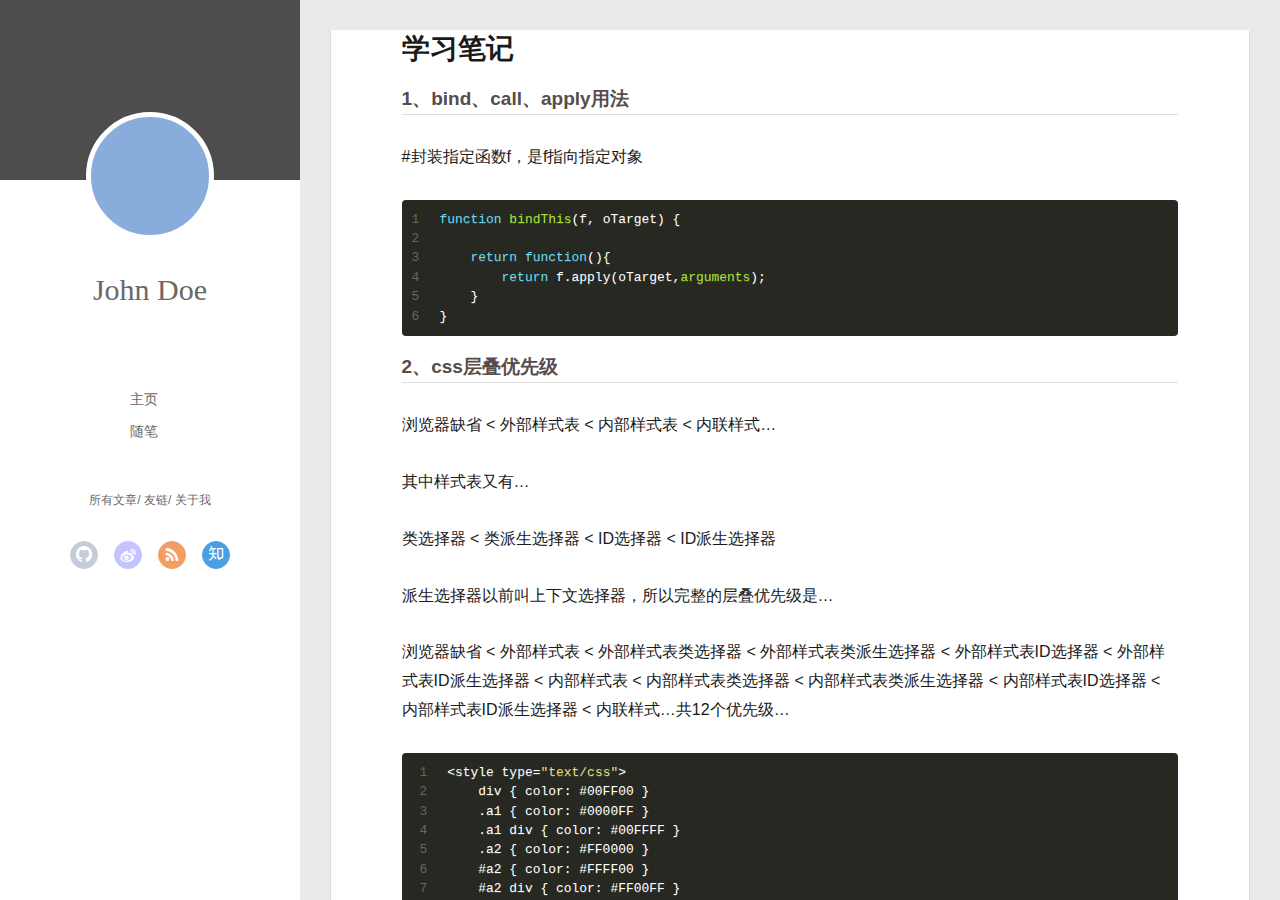
==== commit e5bbdbf0: "Site updated: 2019-08-18 09:32:38" ====
--- a/index.html
+++ b/index.html
@@ -3,8 +3,9 @@
 <head><meta name="generator" content="Hexo 3.9.0">
   <meta charset="utf-8">
   
-
-  
+  <meta name="renderer" content="webkit">
+  <meta http-equiv="X-UA-Compatible" content="IE=edge">
+  <link rel="dns-prefetch" href="http://yoursite.com">
   <title>Hexo</title>
   <meta name="viewport" content="width=device-width, initial-scale=1, maximum-scale=1">
   <meta property="og:type" content="website">
@@ -15,62 +16,144 @@
 <meta name="twitter:card" content="summary">
 <meta name="twitter:title" content="Hexo">
   
-    <link rel="alternate" href="/atom.xml" title="Hexo" type="application/atom+xml">
+    <link rel="alternative" href="/atom.xml" title="Hexo" type="application/atom+xml">
   
   
     <link rel="icon" href="/favicon.png">
   
-  
-    <link href="//fonts.googleapis.com/css?family=Source+Code+Pro" rel="stylesheet" type="text/css">
-  
-  <link rel="stylesheet" href="/css/style.css">
+  <link rel="stylesheet" type="text/css" href="/./main.0cf68a.css">
+  <style type="text/css">
+  
+    #container.show {
+      background: linear-gradient(200deg,#a0cfe4,#e8c37e);
+    }
+  </style>
+  
+
+  
+
 </head>
 </html>
 <body>
-  <div id="container">
-    <div id="wrap">
-      <header id="header">
-  <div id="banner"></div>
-  <div id="header-outer" class="outer">
-    <div id="header-title" class="inner">
-      <h1 id="logo-wrap">
-        <a href="/" id="logo">Hexo</a>
-      </h1>
-      
-    </div>
-    <div id="header-inner" class="inner">
-      <nav id="main-nav">
-        <a id="main-nav-toggle" class="nav-icon"></a>
-        
-          <a class="main-nav-link" href="/">Home</a>
-        
-          <a class="main-nav-link" href="/archives">Archives</a>
-        
-      </nav>
-      <nav id="sub-nav">
-        
-          <a id="nav-rss-link" class="nav-icon" href="/atom.xml" title="RSS Feed"></a>
-        
-        <a id="nav-search-btn" class="nav-icon" title="Search"></a>
-      </nav>
-      <div id="search-form-wrap">
-        <form action="//google.com/search" method="get" accept-charset="UTF-8" class="search-form"><input type="search" name="q" class="search-form-input" placeholder="Search"><button type="submit" class="search-form-submit">&#xF002;</button><input type="hidden" name="sitesearch" value="http://yoursite.com"></form>
-      </div>
-    </div>
-  </div>
-</header>
-      <div class="outer">
-        <section id="main">
-  
-    <article id="post-LearningNotes" class="article article-type-post" itemscope itemprop="blogPost">
-  <div class="article-meta">
-    <a href="/2019/08/18/LearningNotes/" class="article-date">
-  <time datetime="2019-08-18T00:56:19.958Z" itemprop="datePublished">2019-08-18</time>
-</a>
-    
-  </div>
+  <div id="container" q-class="show:isCtnShow">
+    <canvas id="anm-canvas" class="anm-canvas"></canvas>
+    <div class="left-col" q-class="show:isShow">
+      
+<div class="overlay" style="background: #4d4d4d"></div>
+<div class="intrude-less">
+	<header id="header" class="inner">
+		<a href="/" class="profilepic">
+			<img src="" class="js-avatar">
+		</a>
+		<hgroup>
+		  <h1 class="header-author"><a href="/">John Doe</a></h1>
+		</hgroup>
+		
+
+		<nav class="header-menu">
+			<ul>
+			
+				<li><a href="/">主页</a></li>
+	        
+				<li><a href="/tags/随笔/">随笔</a></li>
+	        
+			</ul>
+		</nav>
+		<nav class="header-smart-menu">
+    		
+    			
+    			<a q-on="click: openSlider(e, 'innerArchive')" href="javascript:void(0)">所有文章</a>
+    			
+            
+    			
+    			<a q-on="click: openSlider(e, 'friends')" href="javascript:void(0)">友链</a>
+    			
+            
+    			
+    			<a q-on="click: openSlider(e, 'aboutme')" href="javascript:void(0)">关于我</a>
+    			
+            
+		</nav>
+		<nav class="header-nav">
+			<div class="social">
+				
+					<a class="github" target="_blank" href="#" title="github"><i class="icon-github"></i></a>
+		        
+					<a class="weibo" target="_blank" href="#" title="weibo"><i class="icon-weibo"></i></a>
+		        
+					<a class="rss" target="_blank" href="#" title="rss"><i class="icon-rss"></i></a>
+		        
+					<a class="zhihu" target="_blank" href="#" title="zhihu"><i class="icon-zhihu"></i></a>
+		        
+			</div>
+		</nav>
+	</header>		
+</div>
+
+    </div>
+    <div class="mid-col" q-class="show:isShow,hide:isShow|isFalse">
+      
+<nav id="mobile-nav">
+  	<div class="overlay js-overlay" style="background: #4d4d4d"></div>
+	<div class="btnctn js-mobile-btnctn">
+  		<div class="slider-trigger list" q-on="click: openSlider(e)"><i class="icon icon-sort"></i></div>
+	</div>
+	<div class="intrude-less">
+		<header id="header" class="inner">
+			<div class="profilepic">
+				<img src="" class="js-avatar">
+			</div>
+			<hgroup>
+			  <h1 class="header-author js-header-author">John Doe</h1>
+			</hgroup>
+			
+			
+			
+				
+			
+				
+			
+			
+			
+			<nav class="header-nav">
+				<div class="social">
+					
+						<a class="github" target="_blank" href="#" title="github"><i class="icon-github"></i></a>
+			        
+						<a class="weibo" target="_blank" href="#" title="weibo"><i class="icon-weibo"></i></a>
+			        
+						<a class="rss" target="_blank" href="#" title="rss"><i class="icon-rss"></i></a>
+			        
+						<a class="zhihu" target="_blank" href="#" title="zhihu"><i class="icon-zhihu"></i></a>
+			        
+				</div>
+			</nav>
+
+			<nav class="header-menu js-header-menu">
+				<ul style="width: 50%">
+				
+				
+					<li style="width: 50%"><a href="/">主页</a></li>
+		        
+					<li style="width: 50%"><a href="/tags/随笔/">随笔</a></li>
+		        
+				</ul>
+			</nav>
+		</header>				
+	</div>
+	<div class="mobile-mask" style="display:none" q-show="isShow"></div>
+</nav>
+
+      <div id="wrapper" class="body-wrap">
+        <div class="menu-l">
+          <div class="canvas-wrap">
+            <canvas data-colors="#eaeaea" data-sectionHeight="100" data-contentId="js-content" id="myCanvas1" class="anm-canvas"></canvas>
+          </div>
+          <div id="js-content" class="content-ll">
+            
+  
+    <article id="post-LearningNotes" class="article article-type-post  article-index" itemscope itemprop="blogPost">
   <div class="article-inner">
-    
     
     <div class="article-entry" itemprop="articleBody">
       
@@ -226,27 +309,48 @@
 <p>document.body.scrollTop</p>
 
       
-    </div>
-    <footer class="article-footer">
-      <a data-url="http://yoursite.com/2019/08/18/LearningNotes/" data-id="cjzg9f3zy0001z0m69ajw18uo" class="article-share-link">Share</a>
-      
-      
-    </footer>
+
+      
+    </div>
+    <div class="article-info article-info-index">
+      
+      
+      
+
+      
+        <p class="article-more-link">
+          <a class="article-more-a" href="/2019/08/18/LearningNotes/">展开全文 >></a>
+        </p>
+      
+
+      
+      <div class="clearfix"></div>
+    </div>
   </div>
-  
 </article>
 
-
-  
-    <article id="post-hello-world" class="article article-type-post" itemscope itemprop="blogPost">
-  <div class="article-meta">
-    <a href="/2019/08/18/hello-world/" class="article-date">
-  <time datetime="2019-08-18T00:51:53.073Z" itemprop="datePublished">2019-08-18</time>
-</a>
-    
-  </div>
+<aside class="wrap-side-operation">
+    <div class="mod-side-operation">
+        
+        <div class="jump-container" id="js-jump-container" style="display:none;">
+            <a href="javascript:void(0)" class="mod-side-operation__jump-to-top">
+                <i class="icon-font icon-back"></i>
+            </a>
+            <div id="js-jump-plan-container" class="jump-plan-container" style="top: -11px;">
+                <i class="icon-font icon-plane jump-plane"></i>
+            </div>
+        </div>
+        
+        
+    </div>
+</aside>
+
+
+
+
+  
+    <article id="post-hello-world" class="article article-type-post  article-index" itemscope itemprop="blogPost">
   <div class="article-inner">
-    
     
       <header class="article-header">
         
@@ -256,6 +360,11 @@
     </h1>
   
 
+        
+        <a href="/2019/08/18/hello-world/" class="archive-article-date">
+  	<time datetime="2019-08-18T00:51:53.073Z" itemprop="datePublished"><i class="icon-calendar icon"></i>2019-08-18</time>
+</a>
+        
       </header>
     
     <div class="article-entry" itemprop="articleBody">
@@ -275,94 +384,292 @@
 <p>More info: <a href="https://hexo.io/docs/deployment.html" target="_blank" rel="noopener">Deployment</a></p>
 
       
-    </div>
-    <footer class="article-footer">
-      <a data-url="http://yoursite.com/2019/08/18/hello-world/" data-id="cjzg9b06e0000z0m6zwdfchs5" class="article-share-link">Share</a>
-      
-      
-    </footer>
+
+      
+    </div>
+    <div class="article-info article-info-index">
+      
+      
+      
+
+      
+        <p class="article-more-link">
+          <a class="article-more-a" href="/2019/08/18/hello-world/">展开全文 >></a>
+        </p>
+      
+
+      
+      <div class="clearfix"></div>
+    </div>
   </div>
-  
 </article>
 
-
-  
-
-
-</section>
-        
-          <aside id="sidebar">
-  
-    
-
-  
-    
-
-  
-    
-  
-    
-  <div class="widget-wrap">
-    <h3 class="widget-title">Archives</h3>
-    <div class="widget">
-      <ul class="archive-list"><li class="archive-list-item"><a class="archive-list-link" href="/archives/2019/08/">August 2019</a></li></ul>
-    </div>
-  </div>
-
-
-  
-    
-  <div class="widget-wrap">
-    <h3 class="widget-title">Recent Posts</h3>
-    <div class="widget">
-      <ul>
-        
-          <li>
-            <a href="/2019/08/18/LearningNotes/">(no title)</a>
-          </li>
-        
-          <li>
-            <a href="/2019/08/18/hello-world/">Hello World</a>
-          </li>
-        
-      </ul>
-    </div>
-  </div>
-
-  
+<aside class="wrap-side-operation">
+    <div class="mod-side-operation">
+        
+        <div class="jump-container" id="js-jump-container" style="display:none;">
+            <a href="javascript:void(0)" class="mod-side-operation__jump-to-top">
+                <i class="icon-font icon-back"></i>
+            </a>
+            <div id="js-jump-plan-container" class="jump-plan-container" style="top: -11px;">
+                <i class="icon-font icon-plane jump-plane"></i>
+            </div>
+        </div>
+        
+        
+    </div>
 </aside>
-        
+
+
+
+
+  
+  
+
+
+          </div>
+        </div>
       </div>
       <footer id="footer">
-  
   <div class="outer">
-    <div id="footer-info" class="inner">
-      &copy; 2019 John Doe<br>
-      Powered by <a href="http://hexo.io/" target="_blank">Hexo</a>
+    <div id="footer-info">
+    	<div class="footer-left">
+    		&copy; 2019 John Doe
+    	</div>
+      	<div class="footer-right">
+      		<a href="http://hexo.io/" target="_blank">Hexo</a>  Theme <a href="https://github.com/litten/hexo-theme-yilia" target="_blank">Yilia</a> by Litten
+      	</div>
     </div>
   </div>
 </footer>
     </div>
-    <nav id="mobile-nav">
-  
-    <a href="/" class="mobile-nav-link">Home</a>
-  
-    <a href="/archives" class="mobile-nav-link">Archives</a>
-  
-</nav>
-    
-
-<script src="//ajax.googleapis.com/ajax/libs/jquery/2.0.3/jquery.min.js"></script>
-
-
-  <link rel="stylesheet" href="/fancybox/jquery.fancybox.css">
-  <script src="/fancybox/jquery.fancybox.pack.js"></script>
-
-
-<script src="/js/script.js"></script>
-
-
-
+    <script>
+	var yiliaConfig = {
+		mathjax: false,
+		isHome: true,
+		isPost: false,
+		isArchive: false,
+		isTag: false,
+		isCategory: false,
+		open_in_new: false,
+		toc_hide_index: true,
+		root: "/",
+		innerArchive: true,
+		showTags: false
+	}
+</script>
+
+<script>!function(t){function n(e){if(r[e])return r[e].exports;var i=r[e]={exports:{},id:e,loaded:!1};return t[e].call(i.exports,i,i.exports,n),i.loaded=!0,i.exports}var r={};n.m=t,n.c=r,n.p="./",n(0)}([function(t,n,r){r(195),t.exports=r(191)},function(t,n,r){var e=r(3),i=r(52),o=r(27),u=r(28),c=r(53),f="prototype",a=function(t,n,r){var s,l,h,v,p=t&a.F,d=t&a.G,y=t&a.S,g=t&a.P,b=t&a.B,m=d?e:y?e[n]||(e[n]={}):(e[n]||{})[f],x=d?i:i[n]||(i[n]={}),w=x[f]||(x[f]={});d&&(r=n);for(s in r)l=!p&&m&&void 0!==m[s],h=(l?m:r)[s],v=b&&l?c(h,e):g&&"function"==typeof h?c(Function.call,h):h,m&&u(m,s,h,t&a.U),x[s]!=h&&o(x,s,v),g&&w[s]!=h&&(w[s]=h)};e.core=i,a.F=1,a.G=2,a.S=4,a.P=8,a.B=16,a.W=32,a.U=64,a.R=128,t.exports=a},function(t,n,r){var e=r(6);t.exports=function(t){if(!e(t))throw TypeError(t+" is not an object!");return t}},function(t,n){var r=t.exports="undefined"!=typeof window&&window.Math==Math?window:"undefined"!=typeof self&&self.Math==Math?self:Function("return this")();"number"==typeof __g&&(__g=r)},function(t,n){t.exports=function(t){try{return!!t()}catch(t){return!0}}},function(t,n){var r=t.exports="undefined"!=typeof window&&window.Math==Math?window:"undefined"!=typeof self&&self.Math==Math?self:Function("return this")();"number"==typeof __g&&(__g=r)},function(t,n){t.exports=function(t){return"object"==typeof t?null!==t:"function"==typeof t}},function(t,n,r){var e=r(126)("wks"),i=r(76),o=r(3).Symbol,u="function"==typeof o;(t.exports=function(t){return e[t]||(e[t]=u&&o[t]||(u?o:i)("Symbol."+t))}).store=e},function(t,n){var r={}.hasOwnProperty;t.exports=function(t,n){return r.call(t,n)}},function(t,n,r){var e=r(94),i=r(33);t.exports=function(t){return e(i(t))}},function(t,n,r){t.exports=!r(4)(function(){return 7!=Object.defineProperty({},"a",{get:function(){return 7}}).a})},function(t,n,r){var e=r(2),i=r(167),o=r(50),u=Object.defineProperty;n.f=r(10)?Object.defineProperty:function(t,n,r){if(e(t),n=o(n,!0),e(r),i)try{return u(t,n,r)}catch(t){}if("get"in r||"set"in r)throw TypeError("Accessors not supported!");return"value"in r&&(t[n]=r.value),t}},function(t,n,r){t.exports=!r(18)(function(){return 7!=Object.defineProperty({},"a",{get:function(){return 7}}).a})},function(t,n,r){var e=r(14),i=r(22);t.exports=r(12)?function(t,n,r){return e.f(t,n,i(1,r))}:function(t,n,r){return t[n]=r,t}},function(t,n,r){var e=r(20),i=r(58),o=r(42),u=Object.defineProperty;n.f=r(12)?Object.defineProperty:function(t,n,r){if(e(t),n=o(n,!0),e(r),i)try{return u(t,n,r)}catch(t){}if("get"in r||"set"in r)throw TypeError("Accessors not supported!");return"value"in r&&(t[n]=r.value),t}},function(t,n,r){var e=r(40)("wks"),i=r(23),o=r(5).Symbol,u="function"==typeof o;(t.exports=function(t){return e[t]||(e[t]=u&&o[t]||(u?o:i)("Symbol."+t))}).store=e},function(t,n,r){var e=r(67),i=Math.min;t.exports=function(t){return t>0?i(e(t),9007199254740991):0}},function(t,n,r){var e=r(46);t.exports=function(t){return Object(e(t))}},function(t,n){t.exports=function(t){try{return!!t()}catch(t){return!0}}},function(t,n,r){var e=r(63),i=r(34);t.exports=Object.keys||function(t){return e(t,i)}},function(t,n,r){var e=r(21);t.exports=function(t){if(!e(t))throw TypeError(t+" is not an object!");return t}},function(t,n){t.exports=function(t){return"object"==typeof t?null!==t:"function"==typeof t}},function(t,n){t.exports=function(t,n){return{enumerable:!(1&t),configurable:!(2&t),writable:!(4&t),value:n}}},function(t,n){var r=0,e=Math.random();t.exports=function(t){return"Symbol(".concat(void 0===t?"":t,")_",(++r+e).toString(36))}},function(t,n){var r={}.hasOwnProperty;t.exports=function(t,n){return r.call(t,n)}},function(t,n){var r=t.exports={version:"2.4.0"};"number"==typeof __e&&(__e=r)},function(t,n){t.exports=function(t){if("function"!=typeof t)throw TypeError(t+" is not a function!");return t}},function(t,n,r){var e=r(11),i=r(66);t.exports=r(10)?function(t,n,r){return e.f(t,n,i(1,r))}:function(t,n,r){return t[n]=r,t}},function(t,n,r){var e=r(3),i=r(27),o=r(24),u=r(76)("src"),c="toString",f=Function[c],a=(""+f).split(c);r(52).inspectSource=function(t){return f.call(t)},(t.exports=function(t,n,r,c){var f="function"==typeof r;f&&(o(r,"name")||i(r,"name",n)),t[n]!==r&&(f&&(o(r,u)||i(r,u,t[n]?""+t[n]:a.join(String(n)))),t===e?t[n]=r:c?t[n]?t[n]=r:i(t,n,r):(delete t[n],i(t,n,r)))})(Function.prototype,c,function(){return"function"==typeof this&&this[u]||f.call(this)})},function(t,n,r){var e=r(1),i=r(4),o=r(46),u=function(t,n,r,e){var i=String(o(t)),u="<"+n;return""!==r&&(u+=" "+r+'="'+String(e).replace(/"/g,"&quot;")+'"'),u+">"+i+"</"+n+">"};t.exports=function(t,n){var r={};r[t]=n(u),e(e.P+e.F*i(function(){var n=""[t]('"');return n!==n.toLowerCase()||n.split('"').length>3}),"String",r)}},function(t,n,r){var e=r(115),i=r(46);t.exports=function(t){return e(i(t))}},function(t,n,r){var e=r(116),i=r(66),o=r(30),u=r(50),c=r(24),f=r(167),a=Object.getOwnPropertyDescriptor;n.f=r(10)?a:function(t,n){if(t=o(t),n=u(n,!0),f)try{return a(t,n)}catch(t){}if(c(t,n))return i(!e.f.call(t,n),t[n])}},function(t,n,r){var e=r(24),i=r(17),o=r(145)("IE_PROTO"),u=Object.prototype;t.exports=Object.getPrototypeOf||function(t){return t=i(t),e(t,o)?t[o]:"function"==typeof t.constructor&&t instanceof t.constructor?t.constructor.prototype:t instanceof Object?u:null}},function(t,n){t.exports=function(t){if(void 0==t)throw TypeError("Can't call method on  "+t);return t}},function(t,n){t.exports="constructor,hasOwnProperty,isPrototypeOf,propertyIsEnumerable,toLocaleString,toString,valueOf".split(",")},function(t,n){t.exports={}},function(t,n){t.exports=!0},function(t,n){n.f={}.propertyIsEnumerable},function(t,n,r){var e=r(14).f,i=r(8),o=r(15)("toStringTag");t.exports=function(t,n,r){t&&!i(t=r?t:t.prototype,o)&&e(t,o,{configurable:!0,value:n})}},function(t,n,r){var e=r(40)("keys"),i=r(23);t.exports=function(t){return e[t]||(e[t]=i(t))}},function(t,n,r){var e=r(5),i="__core-js_shared__",o=e[i]||(e[i]={});t.exports=function(t){return o[t]||(o[t]={})}},function(t,n){var r=Math.ceil,e=Math.floor;t.exports=function(t){return isNaN(t=+t)?0:(t>0?e:r)(t)}},function(t,n,r){var e=r(21);t.exports=function(t,n){if(!e(t))return t;var r,i;if(n&&"function"==typeof(r=t.toString)&&!e(i=r.call(t)))return i;if("function"==typeof(r=t.valueOf)&&!e(i=r.call(t)))return i;if(!n&&"function"==typeof(r=t.toString)&&!e(i=r.call(t)))return i;throw TypeError("Can't convert object to primitive value")}},function(t,n,r){var e=r(5),i=r(25),o=r(36),u=r(44),c=r(14).f;t.exports=function(t){var n=i.Symbol||(i.Symbol=o?{}:e.Symbol||{});"_"==t.charAt(0)||t in n||c(n,t,{value:u.f(t)})}},function(t,n,r){n.f=r(15)},function(t,n){var r={}.toString;t.exports=function(t){return r.call(t).slice(8,-1)}},function(t,n){t.exports=function(t){if(void 0==t)throw TypeError("Can't call method on  "+t);return t}},function(t,n,r){var e=r(4);t.exports=function(t,n){return!!t&&e(function(){n?t.call(null,function(){},1):t.call(null)})}},function(t,n,r){var e=r(53),i=r(115),o=r(17),u=r(16),c=r(203);t.exports=function(t,n){var r=1==t,f=2==t,a=3==t,s=4==t,l=6==t,h=5==t||l,v=n||c;return function(n,c,p){for(var d,y,g=o(n),b=i(g),m=e(c,p,3),x=u(b.length),w=0,S=r?v(n,x):f?v(n,0):void 0;x>w;w++)if((h||w in b)&&(d=b[w],y=m(d,w,g),t))if(r)S[w]=y;else if(y)switch(t){case 3:return!0;case 5:return d;case 6:return w;case 2:S.push(d)}else if(s)return!1;return l?-1:a||s?s:S}}},function(t,n,r){var e=r(1),i=r(52),o=r(4);t.exports=function(t,n){var r=(i.Object||{})[t]||Object[t],u={};u[t]=n(r),e(e.S+e.F*o(function(){r(1)}),"Object",u)}},function(t,n,r){var e=r(6);t.exports=function(t,n){if(!e(t))return t;var r,i;if(n&&"function"==typeof(r=t.toString)&&!e(i=r.call(t)))return i;if("function"==typeof(r=t.valueOf)&&!e(i=r.call(t)))return i;if(!n&&"function"==typeof(r=t.toString)&&!e(i=r.call(t)))return i;throw TypeError("Can't convert object to primitive value")}},function(t,n,r){var e=r(5),i=r(25),o=r(91),u=r(13),c="prototype",f=function(t,n,r){var a,s,l,h=t&f.F,v=t&f.G,p=t&f.S,d=t&f.P,y=t&f.B,g=t&f.W,b=v?i:i[n]||(i[n]={}),m=b[c],x=v?e:p?e[n]:(e[n]||{})[c];v&&(r=n);for(a in r)(s=!h&&x&&void 0!==x[a])&&a in b||(l=s?x[a]:r[a],b[a]=v&&"function"!=typeof x[a]?r[a]:y&&s?o(l,e):g&&x[a]==l?function(t){var n=function(n,r,e){if(this instanceof t){switch(arguments.length){case 0:return new t;case 1:return new t(n);case 2:return new t(n,r)}return new t(n,r,e)}return t.apply(this,arguments)};return n[c]=t[c],n}(l):d&&"function"==typeof l?o(Function.call,l):l,d&&((b.virtual||(b.virtual={}))[a]=l,t&f.R&&m&&!m[a]&&u(m,a,l)))};f.F=1,f.G=2,f.S=4,f.P=8,f.B=16,f.W=32,f.U=64,f.R=128,t.exports=f},function(t,n){var r=t.exports={version:"2.4.0"};"number"==typeof __e&&(__e=r)},function(t,n,r){var e=r(26);t.exports=function(t,n,r){if(e(t),void 0===n)return t;switch(r){case 1:return function(r){return t.call(n,r)};case 2:return function(r,e){return t.call(n,r,e)};case 3:return function(r,e,i){return t.call(n,r,e,i)}}return function(){return t.apply(n,arguments)}}},function(t,n,r){var e=r(183),i=r(1),o=r(126)("metadata"),u=o.store||(o.store=new(r(186))),c=function(t,n,r){var i=u.get(t);if(!i){if(!r)return;u.set(t,i=new e)}var o=i.get(n);if(!o){if(!r)return;i.set(n,o=new e)}return o},f=function(t,n,r){var e=c(n,r,!1);return void 0!==e&&e.has(t)},a=function(t,n,r){var e=c(n,r,!1);return void 0===e?void 0:e.get(t)},s=function(t,n,r,e){c(r,e,!0).set(t,n)},l=function(t,n){var r=c(t,n,!1),e=[];return r&&r.forEach(function(t,n){e.push(n)}),e},h=function(t){return void 0===t||"symbol"==typeof t?t:String(t)},v=function(t){i(i.S,"Reflect",t)};t.exports={store:u,map:c,has:f,get:a,set:s,keys:l,key:h,exp:v}},function(t,n,r){"use strict";if(r(10)){var e=r(69),i=r(3),o=r(4),u=r(1),c=r(127),f=r(152),a=r(53),s=r(68),l=r(66),h=r(27),v=r(73),p=r(67),d=r(16),y=r(75),g=r(50),b=r(24),m=r(180),x=r(114),w=r(6),S=r(17),_=r(137),O=r(70),E=r(32),P=r(71).f,j=r(154),F=r(76),M=r(7),A=r(48),N=r(117),T=r(146),I=r(155),k=r(80),L=r(123),R=r(74),C=r(130),D=r(160),U=r(11),W=r(31),G=U.f,B=W.f,V=i.RangeError,z=i.TypeError,q=i.Uint8Array,K="ArrayBuffer",J="Shared"+K,Y="BYTES_PER_ELEMENT",H="prototype",$=Array[H],X=f.ArrayBuffer,Q=f.DataView,Z=A(0),tt=A(2),nt=A(3),rt=A(4),et=A(5),it=A(6),ot=N(!0),ut=N(!1),ct=I.values,ft=I.keys,at=I.entries,st=$.lastIndexOf,lt=$.reduce,ht=$.reduceRight,vt=$.join,pt=$.sort,dt=$.slice,yt=$.toString,gt=$.toLocaleString,bt=M("iterator"),mt=M("toStringTag"),xt=F("typed_constructor"),wt=F("def_constructor"),St=c.CONSTR,_t=c.TYPED,Ot=c.VIEW,Et="Wrong length!",Pt=A(1,function(t,n){return Tt(T(t,t[wt]),n)}),jt=o(function(){return 1===new q(new Uint16Array([1]).buffer)[0]}),Ft=!!q&&!!q[H].set&&o(function(){new q(1).set({})}),Mt=function(t,n){if(void 0===t)throw z(Et);var r=+t,e=d(t);if(n&&!m(r,e))throw V(Et);return e},At=function(t,n){var r=p(t);if(r<0||r%n)throw V("Wrong offset!");return r},Nt=function(t){if(w(t)&&_t in t)return t;throw z(t+" is not a typed array!")},Tt=function(t,n){if(!(w(t)&&xt in t))throw z("It is not a typed array constructor!");return new t(n)},It=function(t,n){return kt(T(t,t[wt]),n)},kt=function(t,n){for(var r=0,e=n.length,i=Tt(t,e);e>r;)i[r]=n[r++];return i},Lt=function(t,n,r){G(t,n,{get:function(){return this._d[r]}})},Rt=function(t){var n,r,e,i,o,u,c=S(t),f=arguments.length,s=f>1?arguments[1]:void 0,l=void 0!==s,h=j(c);if(void 0!=h&&!_(h)){for(u=h.call(c),e=[],n=0;!(o=u.next()).done;n++)e.push(o.value);c=e}for(l&&f>2&&(s=a(s,arguments[2],2)),n=0,r=d(c.length),i=Tt(this,r);r>n;n++)i[n]=l?s(c[n],n):c[n];return i},Ct=function(){for(var t=0,n=arguments.length,r=Tt(this,n);n>t;)r[t]=arguments[t++];return r},Dt=!!q&&o(function(){gt.call(new q(1))}),Ut=function(){return gt.apply(Dt?dt.call(Nt(this)):Nt(this),arguments)},Wt={copyWithin:function(t,n){return D.call(Nt(this),t,n,arguments.length>2?arguments[2]:void 0)},every:function(t){return rt(Nt(this),t,arguments.length>1?arguments[1]:void 0)},fill:function(t){return C.apply(Nt(this),arguments)},filter:function(t){return It(this,tt(Nt(this),t,arguments.length>1?arguments[1]:void 0))},find:function(t){return et(Nt(this),t,arguments.length>1?arguments[1]:void 0)},findIndex:function(t){return it(Nt(this),t,arguments.length>1?arguments[1]:void 0)},forEach:function(t){Z(Nt(this),t,arguments.length>1?arguments[1]:void 0)},indexOf:function(t){return ut(Nt(this),t,arguments.length>1?arguments[1]:void 0)},includes:function(t){return ot(Nt(this),t,arguments.length>1?arguments[1]:void 0)},join:function(t){return vt.apply(Nt(this),arguments)},lastIndexOf:function(t){return st.apply(Nt(this),arguments)},map:function(t){return Pt(Nt(this),t,arguments.length>1?arguments[1]:void 0)},reduce:function(t){return lt.apply(Nt(this),arguments)},reduceRight:function(t){return ht.apply(Nt(this),arguments)},reverse:function(){for(var t,n=this,r=Nt(n).length,e=Math.floor(r/2),i=0;i<e;)t=n[i],n[i++]=n[--r],n[r]=t;return n},some:function(t){return nt(Nt(this),t,arguments.length>1?arguments[1]:void 0)},sort:function(t){return pt.call(Nt(this),t)},subarray:function(t,n){var r=Nt(this),e=r.length,i=y(t,e);return new(T(r,r[wt]))(r.buffer,r.byteOffset+i*r.BYTES_PER_ELEMENT,d((void 0===n?e:y(n,e))-i))}},Gt=function(t,n){return It(this,dt.call(Nt(this),t,n))},Bt=function(t){Nt(this);var n=At(arguments[1],1),r=this.length,e=S(t),i=d(e.length),o=0;if(i+n>r)throw V(Et);for(;o<i;)this[n+o]=e[o++]},Vt={entries:function(){return at.call(Nt(this))},keys:function(){return ft.call(Nt(this))},values:function(){return ct.call(Nt(this))}},zt=function(t,n){return w(t)&&t[_t]&&"symbol"!=typeof n&&n in t&&String(+n)==String(n)},qt=function(t,n){return zt(t,n=g(n,!0))?l(2,t[n]):B(t,n)},Kt=function(t,n,r){return!(zt(t,n=g(n,!0))&&w(r)&&b(r,"value"))||b(r,"get")||b(r,"set")||r.configurable||b(r,"writable")&&!r.writable||b(r,"enumerable")&&!r.enumerable?G(t,n,r):(t[n]=r.value,t)};St||(W.f=qt,U.f=Kt),u(u.S+u.F*!St,"Object",{getOwnPropertyDescriptor:qt,defineProperty:Kt}),o(function(){yt.call({})})&&(yt=gt=function(){return vt.call(this)});var Jt=v({},Wt);v(Jt,Vt),h(Jt,bt,Vt.values),v(Jt,{slice:Gt,set:Bt,constructor:function(){},toString:yt,toLocaleString:Ut}),Lt(Jt,"buffer","b"),Lt(Jt,"byteOffset","o"),Lt(Jt,"byteLength","l"),Lt(Jt,"length","e"),G(Jt,mt,{get:function(){return this[_t]}}),t.exports=function(t,n,r,f){f=!!f;var a=t+(f?"Clamped":"")+"Array",l="Uint8Array"!=a,v="get"+t,p="set"+t,y=i[a],g=y||{},b=y&&E(y),m=!y||!c.ABV,S={},_=y&&y[H],j=function(t,r){var e=t._d;return e.v[v](r*n+e.o,jt)},F=function(t,r,e){var i=t._d;f&&(e=(e=Math.round(e))<0?0:e>255?255:255&e),i.v[p](r*n+i.o,e,jt)},M=function(t,n){G(t,n,{get:function(){return j(this,n)},set:function(t){return F(this,n,t)},enumerable:!0})};m?(y=r(function(t,r,e,i){s(t,y,a,"_d");var o,u,c,f,l=0,v=0;if(w(r)){if(!(r instanceof X||(f=x(r))==K||f==J))return _t in r?kt(y,r):Rt.call(y,r);o=r,v=At(e,n);var p=r.byteLength;if(void 0===i){if(p%n)throw V(Et);if((u=p-v)<0)throw V(Et)}else if((u=d(i)*n)+v>p)throw V(Et);c=u/n}else c=Mt(r,!0),u=c*n,o=new X(u);for(h(t,"_d",{b:o,o:v,l:u,e:c,v:new Q(o)});l<c;)M(t,l++)}),_=y[H]=O(Jt),h(_,"constructor",y)):L(function(t){new y(null),new y(t)},!0)||(y=r(function(t,r,e,i){s(t,y,a);var o;return w(r)?r instanceof X||(o=x(r))==K||o==J?void 0!==i?new g(r,At(e,n),i):void 0!==e?new g(r,At(e,n)):new g(r):_t in r?kt(y,r):Rt.call(y,r):new g(Mt(r,l))}),Z(b!==Function.prototype?P(g).concat(P(b)):P(g),function(t){t in y||h(y,t,g[t])}),y[H]=_,e||(_.constructor=y));var A=_[bt],N=!!A&&("values"==A.name||void 0==A.name),T=Vt.values;h(y,xt,!0),h(_,_t,a),h(_,Ot,!0),h(_,wt,y),(f?new y(1)[mt]==a:mt in _)||G(_,mt,{get:function(){return a}}),S[a]=y,u(u.G+u.W+u.F*(y!=g),S),u(u.S,a,{BYTES_PER_ELEMENT:n,from:Rt,of:Ct}),Y in _||h(_,Y,n),u(u.P,a,Wt),R(a),u(u.P+u.F*Ft,a,{set:Bt}),u(u.P+u.F*!N,a,Vt),u(u.P+u.F*(_.toString!=yt),a,{toString:yt}),u(u.P+u.F*o(function(){new y(1).slice()}),a,{slice:Gt}),u(u.P+u.F*(o(function(){return[1,2].toLocaleString()!=new y([1,2]).toLocaleString()})||!o(function(){_.toLocaleString.call([1,2])})),a,{toLocaleString:Ut}),k[a]=N?A:T,e||N||h(_,bt,T)}}else t.exports=function(){}},function(t,n){var r={}.toString;t.exports=function(t){return r.call(t).slice(8,-1)}},function(t,n,r){var e=r(21),i=r(5).document,o=e(i)&&e(i.createElement);t.exports=function(t){return o?i.createElement(t):{}}},function(t,n,r){t.exports=!r(12)&&!r(18)(function(){return 7!=Object.defineProperty(r(57)("div"),"a",{get:function(){return 7}}).a})},function(t,n,r){"use strict";var e=r(36),i=r(51),o=r(64),u=r(13),c=r(8),f=r(35),a=r(96),s=r(38),l=r(103),h=r(15)("iterator"),v=!([].keys&&"next"in[].keys()),p="keys",d="values",y=function(){return this};t.exports=function(t,n,r,g,b,m,x){a(r,n,g);var w,S,_,O=function(t){if(!v&&t in F)return F[t];switch(t){case p:case d:return function(){return new r(this,t)}}return function(){return new r(this,t)}},E=n+" Iterator",P=b==d,j=!1,F=t.prototype,M=F[h]||F["@@iterator"]||b&&F[b],A=M||O(b),N=b?P?O("entries"):A:void 0,T="Array"==n?F.entries||M:M;if(T&&(_=l(T.call(new t)))!==Object.prototype&&(s(_,E,!0),e||c(_,h)||u(_,h,y)),P&&M&&M.name!==d&&(j=!0,A=function(){return M.call(this)}),e&&!x||!v&&!j&&F[h]||u(F,h,A),f[n]=A,f[E]=y,b)if(w={values:P?A:O(d),keys:m?A:O(p),entries:N},x)for(S in w)S in F||o(F,S,w[S]);else i(i.P+i.F*(v||j),n,w);return w}},function(t,n,r){var e=r(20),i=r(100),o=r(34),u=r(39)("IE_PROTO"),c=function(){},f="prototype",a=function(){var t,n=r(57)("iframe"),e=o.length;for(n.style.display="none",r(93).appendChild(n),n.src="javascript:",t=n.contentWindow.document,t.open(),t.write("<script>document.F=Object<\/script>"),t.close(),a=t.F;e--;)delete a[f][o[e]];return a()};t.exports=Object.create||function(t,n){var r;return null!==t?(c[f]=e(t),r=new c,c[f]=null,r[u]=t):r=a(),void 0===n?r:i(r,n)}},function(t,n,r){var e=r(63),i=r(34).concat("length","prototype");n.f=Object.getOwnPropertyNames||function(t){return e(t,i)}},function(t,n){n.f=Object.getOwnPropertySymbols},function(t,n,r){var e=r(8),i=r(9),o=r(90)(!1),u=r(39)("IE_PROTO");t.exports=function(t,n){var r,c=i(t),f=0,a=[];for(r in c)r!=u&&e(c,r)&&a.push(r);for(;n.length>f;)e(c,r=n[f++])&&(~o(a,r)||a.push(r));return a}},function(t,n,r){t.exports=r(13)},function(t,n,r){var e=r(76)("meta"),i=r(6),o=r(24),u=r(11).f,c=0,f=Object.isExtensible||function(){return!0},a=!r(4)(function(){return f(Object.preventExtensions({}))}),s=function(t){u(t,e,{value:{i:"O"+ ++c,w:{}}})},l=function(t,n){if(!i(t))return"symbol"==typeof t?t:("string"==typeof t?"S":"P")+t;if(!o(t,e)){if(!f(t))return"F";if(!n)return"E";s(t)}return t[e].i},h=function(t,n){if(!o(t,e)){if(!f(t))return!0;if(!n)return!1;s(t)}return t[e].w},v=function(t){return a&&p.NEED&&f(t)&&!o(t,e)&&s(t),t},p=t.exports={KEY:e,NEED:!1,fastKey:l,getWeak:h,onFreeze:v}},function(t,n){t.exports=function(t,n){return{enumerable:!(1&t),configurable:!(2&t),writable:!(4&t),value:n}}},function(t,n){var r=Math.ceil,e=Math.floor;t.exports=function(t){return isNaN(t=+t)?0:(t>0?e:r)(t)}},function(t,n){t.exports=function(t,n,r,e){if(!(t instanceof n)||void 0!==e&&e in t)throw TypeError(r+": incorrect invocation!");return t}},function(t,n){t.exports=!1},function(t,n,r){var e=r(2),i=r(173),o=r(133),u=r(145)("IE_PROTO"),c=function(){},f="prototype",a=function(){var t,n=r(132)("iframe"),e=o.length;for(n.style.display="none",r(135).appendChild(n),n.src="javascript:",t=n.contentWindow.document,t.open(),t.write("<script>document.F=Object<\/script>"),t.close(),a=t.F;e--;)delete a[f][o[e]];return a()};t.exports=Object.create||function(t,n){var r;return null!==t?(c[f]=e(t),r=new c,c[f]=null,r[u]=t):r=a(),void 0===n?r:i(r,n)}},function(t,n,r){var e=r(175),i=r(133).concat("length","prototype");n.f=Object.getOwnPropertyNames||function(t){return e(t,i)}},function(t,n,r){var e=r(175),i=r(133);t.exports=Object.keys||function(t){return e(t,i)}},function(t,n,r){var e=r(28);t.exports=function(t,n,r){for(var i in n)e(t,i,n[i],r);return t}},function(t,n,r){"use strict";var e=r(3),i=r(11),o=r(10),u=r(7)("species");t.exports=function(t){var n=e[t];o&&n&&!n[u]&&i.f(n,u,{configurable:!0,get:function(){return this}})}},function(t,n,r){var e=r(67),i=Math.max,o=Math.min;t.exports=function(t,n){return t=e(t),t<0?i(t+n,0):o(t,n)}},function(t,n){var r=0,e=Math.random();t.exports=function(t){return"Symbol(".concat(void 0===t?"":t,")_",(++r+e).toString(36))}},function(t,n,r){var e=r(33);t.exports=function(t){return Object(e(t))}},function(t,n,r){var e=r(7)("unscopables"),i=Array.prototype;void 0==i[e]&&r(27)(i,e,{}),t.exports=function(t){i[e][t]=!0}},function(t,n,r){var e=r(53),i=r(169),o=r(137),u=r(2),c=r(16),f=r(154),a={},s={},n=t.exports=function(t,n,r,l,h){var v,p,d,y,g=h?function(){return t}:f(t),b=e(r,l,n?2:1),m=0;if("function"!=typeof g)throw TypeError(t+" is not iterable!");if(o(g)){for(v=c(t.length);v>m;m++)if((y=n?b(u(p=t[m])[0],p[1]):b(t[m]))===a||y===s)return y}else for(d=g.call(t);!(p=d.next()).done;)if((y=i(d,b,p.value,n))===a||y===s)return y};n.BREAK=a,n.RETURN=s},function(t,n){t.exports={}},function(t,n,r){var e=r(11).f,i=r(24),o=r(7)("toStringTag");t.exports=function(t,n,r){t&&!i(t=r?t:t.prototype,o)&&e(t,o,{configurable:!0,value:n})}},function(t,n,r){var e=r(1),i=r(46),o=r(4),u=r(150),c="["+u+"]",f="​+",a=RegExp("^"+c+c+"*"),s=RegExp(c+c+"*$"),l=function(t,n,r){var i={},c=o(function(){return!!u[t]()||f[t]()!=f}),a=i[t]=c?n(h):u[t];r&&(i[r]=a),e(e.P+e.F*c,"String",i)},h=l.trim=function(t,n){return t=String(i(t)),1&n&&(t=t.replace(a,"")),2&n&&(t=t.replace(s,"")),t};t.exports=l},function(t,n,r){t.exports={default:r(86),__esModule:!0}},function(t,n,r){t.exports={default:r(87),__esModule:!0}},function(t,n,r){"use strict";function e(t){return t&&t.__esModule?t:{default:t}}n.__esModule=!0;var i=r(84),o=e(i),u=r(83),c=e(u),f="function"==typeof c.default&&"symbol"==typeof o.default?function(t){return typeof t}:function(t){return t&&"function"==typeof c.default&&t.constructor===c.default&&t!==c.default.prototype?"symbol":typeof t};n.default="function"==typeof c.default&&"symbol"===f(o.default)?function(t){return void 0===t?"undefined":f(t)}:function(t){return t&&"function"==typeof c.default&&t.constructor===c.default&&t!==c.default.prototype?"symbol":void 0===t?"undefined":f(t)}},function(t,n,r){r(110),r(108),r(111),r(112),t.exports=r(25).Symbol},function(t,n,r){r(109),r(113),t.exports=r(44).f("iterator")},function(t,n){t.exports=function(t){if("function"!=typeof t)throw TypeError(t+" is not a function!");return t}},function(t,n){t.exports=function(){}},function(t,n,r){var e=r(9),i=r(106),o=r(105);t.exports=function(t){return function(n,r,u){var c,f=e(n),a=i(f.length),s=o(u,a);if(t&&r!=r){for(;a>s;)if((c=f[s++])!=c)return!0}else for(;a>s;s++)if((t||s in f)&&f[s]===r)return t||s||0;return!t&&-1}}},function(t,n,r){var e=r(88);t.exports=function(t,n,r){if(e(t),void 0===n)return t;switch(r){case 1:return function(r){return t.call(n,r)};case 2:return function(r,e){return t.call(n,r,e)};case 3:return function(r,e,i){return t.call(n,r,e,i)}}return function(){return t.apply(n,arguments)}}},function(t,n,r){var e=r(19),i=r(62),o=r(37);t.exports=function(t){var n=e(t),r=i.f;if(r)for(var u,c=r(t),f=o.f,a=0;c.length>a;)f.call(t,u=c[a++])&&n.push(u);return n}},function(t,n,r){t.exports=r(5).document&&document.documentElement},function(t,n,r){var e=r(56);t.exports=Object("z").propertyIsEnumerable(0)?Object:function(t){return"String"==e(t)?t.split(""):Object(t)}},function(t,n,r){var e=r(56);t.exports=Array.isArray||function(t){return"Array"==e(t)}},function(t,n,r){"use strict";var e=r(60),i=r(22),o=r(38),u={};r(13)(u,r(15)("iterator"),function(){return this}),t.exports=function(t,n,r){t.prototype=e(u,{next:i(1,r)}),o(t,n+" Iterator")}},function(t,n){t.exports=function(t,n){return{value:n,done:!!t}}},function(t,n,r){var e=r(19),i=r(9);t.exports=function(t,n){for(var r,o=i(t),u=e(o),c=u.length,f=0;c>f;)if(o[r=u[f++]]===n)return r}},function(t,n,r){var e=r(23)("meta"),i=r(21),o=r(8),u=r(14).f,c=0,f=Object.isExtensible||function(){return!0},a=!r(18)(function(){return f(Object.preventExtensions({}))}),s=function(t){u(t,e,{value:{i:"O"+ ++c,w:{}}})},l=function(t,n){if(!i(t))return"symbol"==typeof t?t:("string"==typeof t?"S":"P")+t;if(!o(t,e)){if(!f(t))return"F";if(!n)return"E";s(t)}return t[e].i},h=function(t,n){if(!o(t,e)){if(!f(t))return!0;if(!n)return!1;s(t)}return t[e].w},v=function(t){return a&&p.NEED&&f(t)&&!o(t,e)&&s(t),t},p=t.exports={KEY:e,NEED:!1,fastKey:l,getWeak:h,onFreeze:v}},function(t,n,r){var e=r(14),i=r(20),o=r(19);t.exports=r(12)?Object.defineProperties:function(t,n){i(t);for(var r,u=o(n),c=u.length,f=0;c>f;)e.f(t,r=u[f++],n[r]);return t}},function(t,n,r){var e=r(37),i=r(22),o=r(9),u=r(42),c=r(8),f=r(58),a=Object.getOwnPropertyDescriptor;n.f=r(12)?a:function(t,n){if(t=o(t),n=u(n,!0),f)try{return a(t,n)}catch(t){}if(c(t,n))return i(!e.f.call(t,n),t[n])}},function(t,n,r){var e=r(9),i=r(61).f,o={}.toString,u="object"==typeof window&&window&&Object.getOwnPropertyNames?Object.getOwnPropertyNames(window):[],c=function(t){try{return i(t)}catch(t){return u.slice()}};t.exports.f=function(t){return u&&"[object Window]"==o.call(t)?c(t):i(e(t))}},function(t,n,r){var e=r(8),i=r(77),o=r(39)("IE_PROTO"),u=Object.prototype;t.exports=Object.getPrototypeOf||function(t){return t=i(t),e(t,o)?t[o]:"function"==typeof t.constructor&&t instanceof t.constructor?t.constructor.prototype:t instanceof Object?u:null}},function(t,n,r){var e=r(41),i=r(33);t.exports=function(t){return function(n,r){var o,u,c=String(i(n)),f=e(r),a=c.length;return f<0||f>=a?t?"":void 0:(o=c.charCodeAt(f),o<55296||o>56319||f+1===a||(u=c.charCodeAt(f+1))<56320||u>57343?t?c.charAt(f):o:t?c.slice(f,f+2):u-56320+(o-55296<<10)+65536)}}},function(t,n,r){var e=r(41),i=Math.max,o=Math.min;t.exports=function(t,n){return t=e(t),t<0?i(t+n,0):o(t,n)}},function(t,n,r){var e=r(41),i=Math.min;t.exports=function(t){return t>0?i(e(t),9007199254740991):0}},function(t,n,r){"use strict";var e=r(89),i=r(97),o=r(35),u=r(9);t.exports=r(59)(Array,"Array",function(t,n){this._t=u(t),this._i=0,this._k=n},function(){var t=this._t,n=this._k,r=this._i++;return!t||r>=t.length?(this._t=void 0,i(1)):"keys"==n?i(0,r):"values"==n?i(0,t[r]):i(0,[r,t[r]])},"values"),o.Arguments=o.Array,e("keys"),e("values"),e("entries")},function(t,n){},function(t,n,r){"use strict";var e=r(104)(!0);r(59)(String,"String",function(t){this._t=String(t),this._i=0},function(){var t,n=this._t,r=this._i;return r>=n.length?{value:void 0,done:!0}:(t=e(n,r),this._i+=t.length,{value:t,done:!1})})},function(t,n,r){"use strict";var e=r(5),i=r(8),o=r(12),u=r(51),c=r(64),f=r(99).KEY,a=r(18),s=r(40),l=r(38),h=r(23),v=r(15),p=r(44),d=r(43),y=r(98),g=r(92),b=r(95),m=r(20),x=r(9),w=r(42),S=r(22),_=r(60),O=r(102),E=r(101),P=r(14),j=r(19),F=E.f,M=P.f,A=O.f,N=e.Symbol,T=e.JSON,I=T&&T.stringify,k="prototype",L=v("_hidden"),R=v("toPrimitive"),C={}.propertyIsEnumerable,D=s("symbol-registry"),U=s("symbols"),W=s("op-symbols"),G=Object[k],B="function"==typeof N,V=e.QObject,z=!V||!V[k]||!V[k].findChild,q=o&&a(function(){return 7!=_(M({},"a",{get:function(){return M(this,"a",{value:7}).a}})).a})?function(t,n,r){var e=F(G,n);e&&delete G[n],M(t,n,r),e&&t!==G&&M(G,n,e)}:M,K=function(t){var n=U[t]=_(N[k]);return n._k=t,n},J=B&&"symbol"==typeof N.iterator?function(t){return"symbol"==typeof t}:function(t){return t instanceof N},Y=function(t,n,r){return t===G&&Y(W,n,r),m(t),n=w(n,!0),m(r),i(U,n)?(r.enumerable?(i(t,L)&&t[L][n]&&(t[L][n]=!1),r=_(r,{enumerable:S(0,!1)})):(i(t,L)||M(t,L,S(1,{})),t[L][n]=!0),q(t,n,r)):M(t,n,r)},H=function(t,n){m(t);for(var r,e=g(n=x(n)),i=0,o=e.length;o>i;)Y(t,r=e[i++],n[r]);return t},$=function(t,n){return void 0===n?_(t):H(_(t),n)},X=function(t){var n=C.call(this,t=w(t,!0));return!(this===G&&i(U,t)&&!i(W,t))&&(!(n||!i(this,t)||!i(U,t)||i(this,L)&&this[L][t])||n)},Q=function(t,n){if(t=x(t),n=w(n,!0),t!==G||!i(U,n)||i(W,n)){var r=F(t,n);return!r||!i(U,n)||i(t,L)&&t[L][n]||(r.enumerable=!0),r}},Z=function(t){for(var n,r=A(x(t)),e=[],o=0;r.length>o;)i(U,n=r[o++])||n==L||n==f||e.push(n);return e},tt=function(t){for(var n,r=t===G,e=A(r?W:x(t)),o=[],u=0;e.length>u;)!i(U,n=e[u++])||r&&!i(G,n)||o.push(U[n]);return o};B||(N=function(){if(this instanceof N)throw TypeError("Symbol is not a constructor!");var t=h(arguments.length>0?arguments[0]:void 0),n=function(r){this===G&&n.call(W,r),i(this,L)&&i(this[L],t)&&(this[L][t]=!1),q(this,t,S(1,r))};return o&&z&&q(G,t,{configurable:!0,set:n}),K(t)},c(N[k],"toString",function(){return this._k}),E.f=Q,P.f=Y,r(61).f=O.f=Z,r(37).f=X,r(62).f=tt,o&&!r(36)&&c(G,"propertyIsEnumerable",X,!0),p.f=function(t){return K(v(t))}),u(u.G+u.W+u.F*!B,{Symbol:N});for(var nt="hasInstance,isConcatSpreadable,iterator,match,replace,search,species,split,toPrimitive,toStringTag,unscopables".split(","),rt=0;nt.length>rt;)v(nt[rt++]);for(var nt=j(v.store),rt=0;nt.length>rt;)d(nt[rt++]);u(u.S+u.F*!B,"Symbol",{for:function(t){return i(D,t+="")?D[t]:D[t]=N(t)},keyFor:function(t){if(J(t))return y(D,t);throw TypeError(t+" is not a symbol!")},useSetter:function(){z=!0},useSimple:function(){z=!1}}),u(u.S+u.F*!B,"Object",{create:$,defineProperty:Y,defineProperties:H,getOwnPropertyDescriptor:Q,getOwnPropertyNames:Z,getOwnPropertySymbols:tt}),T&&u(u.S+u.F*(!B||a(function(){var t=N();return"[null]"!=I([t])||"{}"!=I({a:t})||"{}"!=I(Object(t))})),"JSON",{stringify:function(t){if(void 0!==t&&!J(t)){for(var n,r,e=[t],i=1;arguments.length>i;)e.push(arguments[i++]);return n=e[1],"function"==typeof n&&(r=n),!r&&b(n)||(n=function(t,n){if(r&&(n=r.call(this,t,n)),!J(n))return n}),e[1]=n,I.apply(T,e)}}}),N[k][R]||r(13)(N[k],R,N[k].valueOf),l(N,"Symbol"),l(Math,"Math",!0),l(e.JSON,"JSON",!0)},function(t,n,r){r(43)("asyncIterator")},function(t,n,r){r(43)("observable")},function(t,n,r){r(107);for(var e=r(5),i=r(13),o=r(35),u=r(15)("toStringTag"),c=["NodeList","DOMTokenList","MediaList","StyleSheetList","CSSRuleList"],f=0;f<5;f++){var a=c[f],s=e[a],l=s&&s.prototype;l&&!l[u]&&i(l,u,a),o[a]=o.Array}},function(t,n,r){var e=r(45),i=r(7)("toStringTag"),o="Arguments"==e(function(){return arguments}()),u=function(t,n){try{return t[n]}catch(t){}};t.exports=function(t){var n,r,c;return void 0===t?"Undefined":null===t?"Null":"string"==typeof(r=u(n=Object(t),i))?r:o?e(n):"Object"==(c=e(n))&&"function"==typeof n.callee?"Arguments":c}},function(t,n,r){var e=r(45);t.exports=Object("z").propertyIsEnumerable(0)?Object:function(t){return"String"==e(t)?t.split(""):Object(t)}},function(t,n){n.f={}.propertyIsEnumerable},function(t,n,r){var e=r(30),i=r(16),o=r(75);t.exports=function(t){return function(n,r,u){var c,f=e(n),a=i(f.length),s=o(u,a);if(t&&r!=r){for(;a>s;)if((c=f[s++])!=c)return!0}else for(;a>s;s++)if((t||s in f)&&f[s]===r)return t||s||0;return!t&&-1}}},function(t,n,r){"use strict";var e=r(3),i=r(1),o=r(28),u=r(73),c=r(65),f=r(79),a=r(68),s=r(6),l=r(4),h=r(123),v=r(81),p=r(136);t.exports=function(t,n,r,d,y,g){var b=e[t],m=b,x=y?"set":"add",w=m&&m.prototype,S={},_=function(t){var n=w[t];o(w,t,"delete"==t?function(t){return!(g&&!s(t))&&n.call(this,0===t?0:t)}:"has"==t?function(t){return!(g&&!s(t))&&n.call(this,0===t?0:t)}:"get"==t?function(t){return g&&!s(t)?void 0:n.call(this,0===t?0:t)}:"add"==t?function(t){return n.call(this,0===t?0:t),this}:function(t,r){return n.call(this,0===t?0:t,r),this})};if("function"==typeof m&&(g||w.forEach&&!l(function(){(new m).entries().next()}))){var O=new m,E=O[x](g?{}:-0,1)!=O,P=l(function(){O.has(1)}),j=h(function(t){new m(t)}),F=!g&&l(function(){for(var t=new m,n=5;n--;)t[x](n,n);return!t.has(-0)});j||(m=n(function(n,r){a(n,m,t);var e=p(new b,n,m);return void 0!=r&&f(r,y,e[x],e),e}),m.prototype=w,w.constructor=m),(P||F)&&(_("delete"),_("has"),y&&_("get")),(F||E)&&_(x),g&&w.clear&&delete w.clear}else m=d.getConstructor(n,t,y,x),u(m.prototype,r),c.NEED=!0;return v(m,t),S[t]=m,i(i.G+i.W+i.F*(m!=b),S),g||d.setStrong(m,t,y),m}},function(t,n,r){"use strict";var e=r(27),i=r(28),o=r(4),u=r(46),c=r(7);t.exports=function(t,n,r){var f=c(t),a=r(u,f,""[t]),s=a[0],l=a[1];o(function(){var n={};return n[f]=function(){return 7},7!=""[t](n)})&&(i(String.prototype,t,s),e(RegExp.prototype,f,2==n?function(t,n){return l.call(t,this,n)}:function(t){return l.call(t,this)}))}
+},function(t,n,r){"use strict";var e=r(2);t.exports=function(){var t=e(this),n="";return t.global&&(n+="g"),t.ignoreCase&&(n+="i"),t.multiline&&(n+="m"),t.unicode&&(n+="u"),t.sticky&&(n+="y"),n}},function(t,n){t.exports=function(t,n,r){var e=void 0===r;switch(n.length){case 0:return e?t():t.call(r);case 1:return e?t(n[0]):t.call(r,n[0]);case 2:return e?t(n[0],n[1]):t.call(r,n[0],n[1]);case 3:return e?t(n[0],n[1],n[2]):t.call(r,n[0],n[1],n[2]);case 4:return e?t(n[0],n[1],n[2],n[3]):t.call(r,n[0],n[1],n[2],n[3])}return t.apply(r,n)}},function(t,n,r){var e=r(6),i=r(45),o=r(7)("match");t.exports=function(t){var n;return e(t)&&(void 0!==(n=t[o])?!!n:"RegExp"==i(t))}},function(t,n,r){var e=r(7)("iterator"),i=!1;try{var o=[7][e]();o.return=function(){i=!0},Array.from(o,function(){throw 2})}catch(t){}t.exports=function(t,n){if(!n&&!i)return!1;var r=!1;try{var o=[7],u=o[e]();u.next=function(){return{done:r=!0}},o[e]=function(){return u},t(o)}catch(t){}return r}},function(t,n,r){t.exports=r(69)||!r(4)(function(){var t=Math.random();__defineSetter__.call(null,t,function(){}),delete r(3)[t]})},function(t,n){n.f=Object.getOwnPropertySymbols},function(t,n,r){var e=r(3),i="__core-js_shared__",o=e[i]||(e[i]={});t.exports=function(t){return o[t]||(o[t]={})}},function(t,n,r){for(var e,i=r(3),o=r(27),u=r(76),c=u("typed_array"),f=u("view"),a=!(!i.ArrayBuffer||!i.DataView),s=a,l=0,h="Int8Array,Uint8Array,Uint8ClampedArray,Int16Array,Uint16Array,Int32Array,Uint32Array,Float32Array,Float64Array".split(",");l<9;)(e=i[h[l++]])?(o(e.prototype,c,!0),o(e.prototype,f,!0)):s=!1;t.exports={ABV:a,CONSTR:s,TYPED:c,VIEW:f}},function(t,n){"use strict";var r={versions:function(){var t=window.navigator.userAgent;return{trident:t.indexOf("Trident")>-1,presto:t.indexOf("Presto")>-1,webKit:t.indexOf("AppleWebKit")>-1,gecko:t.indexOf("Gecko")>-1&&-1==t.indexOf("KHTML"),mobile:!!t.match(/AppleWebKit.*Mobile.*/),ios:!!t.match(/\(i[^;]+;( U;)? CPU.+Mac OS X/),android:t.indexOf("Android")>-1||t.indexOf("Linux")>-1,iPhone:t.indexOf("iPhone")>-1||t.indexOf("Mac")>-1,iPad:t.indexOf("iPad")>-1,webApp:-1==t.indexOf("Safari"),weixin:-1==t.indexOf("MicroMessenger")}}()};t.exports=r},function(t,n,r){"use strict";var e=r(85),i=function(t){return t&&t.__esModule?t:{default:t}}(e),o=function(){function t(t,n,e){return n||e?String.fromCharCode(n||e):r[t]||t}function n(t){return e[t]}var r={"&quot;":'"',"&lt;":"<","&gt;":">","&amp;":"&","&nbsp;":" "},e={};for(var u in r)e[r[u]]=u;return r["&apos;"]="'",e["'"]="&#39;",{encode:function(t){return t?(""+t).replace(/['<> "&]/g,n).replace(/\r?\n/g,"<br/>").replace(/\s/g,"&nbsp;"):""},decode:function(n){return n?(""+n).replace(/<br\s*\/?>/gi,"\n").replace(/&quot;|&lt;|&gt;|&amp;|&nbsp;|&apos;|&#(\d+);|&#(\d+)/g,t).replace(/\u00a0/g," "):""},encodeBase16:function(t){if(!t)return t;t+="";for(var n=[],r=0,e=t.length;e>r;r++)n.push(t.charCodeAt(r).toString(16).toUpperCase());return n.join("")},encodeBase16forJSON:function(t){if(!t)return t;t=t.replace(/[\u4E00-\u9FBF]/gi,function(t){return escape(t).replace("%u","\\u")});for(var n=[],r=0,e=t.length;e>r;r++)n.push(t.charCodeAt(r).toString(16).toUpperCase());return n.join("")},decodeBase16:function(t){if(!t)return t;t+="";for(var n=[],r=0,e=t.length;e>r;r+=2)n.push(String.fromCharCode("0x"+t.slice(r,r+2)));return n.join("")},encodeObject:function(t){if(t instanceof Array)for(var n=0,r=t.length;r>n;n++)t[n]=o.encodeObject(t[n]);else if("object"==(void 0===t?"undefined":(0,i.default)(t)))for(var e in t)t[e]=o.encodeObject(t[e]);else if("string"==typeof t)return o.encode(t);return t},loadScript:function(t){var n=document.createElement("script");document.getElementsByTagName("body")[0].appendChild(n),n.setAttribute("src",t)},addLoadEvent:function(t){var n=window.onload;"function"!=typeof window.onload?window.onload=t:window.onload=function(){n(),t()}}}}();t.exports=o},function(t,n,r){"use strict";var e=r(17),i=r(75),o=r(16);t.exports=function(t){for(var n=e(this),r=o(n.length),u=arguments.length,c=i(u>1?arguments[1]:void 0,r),f=u>2?arguments[2]:void 0,a=void 0===f?r:i(f,r);a>c;)n[c++]=t;return n}},function(t,n,r){"use strict";var e=r(11),i=r(66);t.exports=function(t,n,r){n in t?e.f(t,n,i(0,r)):t[n]=r}},function(t,n,r){var e=r(6),i=r(3).document,o=e(i)&&e(i.createElement);t.exports=function(t){return o?i.createElement(t):{}}},function(t,n){t.exports="constructor,hasOwnProperty,isPrototypeOf,propertyIsEnumerable,toLocaleString,toString,valueOf".split(",")},function(t,n,r){var e=r(7)("match");t.exports=function(t){var n=/./;try{"/./"[t](n)}catch(r){try{return n[e]=!1,!"/./"[t](n)}catch(t){}}return!0}},function(t,n,r){t.exports=r(3).document&&document.documentElement},function(t,n,r){var e=r(6),i=r(144).set;t.exports=function(t,n,r){var o,u=n.constructor;return u!==r&&"function"==typeof u&&(o=u.prototype)!==r.prototype&&e(o)&&i&&i(t,o),t}},function(t,n,r){var e=r(80),i=r(7)("iterator"),o=Array.prototype;t.exports=function(t){return void 0!==t&&(e.Array===t||o[i]===t)}},function(t,n,r){var e=r(45);t.exports=Array.isArray||function(t){return"Array"==e(t)}},function(t,n,r){"use strict";var e=r(70),i=r(66),o=r(81),u={};r(27)(u,r(7)("iterator"),function(){return this}),t.exports=function(t,n,r){t.prototype=e(u,{next:i(1,r)}),o(t,n+" Iterator")}},function(t,n,r){"use strict";var e=r(69),i=r(1),o=r(28),u=r(27),c=r(24),f=r(80),a=r(139),s=r(81),l=r(32),h=r(7)("iterator"),v=!([].keys&&"next"in[].keys()),p="keys",d="values",y=function(){return this};t.exports=function(t,n,r,g,b,m,x){a(r,n,g);var w,S,_,O=function(t){if(!v&&t in F)return F[t];switch(t){case p:case d:return function(){return new r(this,t)}}return function(){return new r(this,t)}},E=n+" Iterator",P=b==d,j=!1,F=t.prototype,M=F[h]||F["@@iterator"]||b&&F[b],A=M||O(b),N=b?P?O("entries"):A:void 0,T="Array"==n?F.entries||M:M;if(T&&(_=l(T.call(new t)))!==Object.prototype&&(s(_,E,!0),e||c(_,h)||u(_,h,y)),P&&M&&M.name!==d&&(j=!0,A=function(){return M.call(this)}),e&&!x||!v&&!j&&F[h]||u(F,h,A),f[n]=A,f[E]=y,b)if(w={values:P?A:O(d),keys:m?A:O(p),entries:N},x)for(S in w)S in F||o(F,S,w[S]);else i(i.P+i.F*(v||j),n,w);return w}},function(t,n){var r=Math.expm1;t.exports=!r||r(10)>22025.465794806718||r(10)<22025.465794806718||-2e-17!=r(-2e-17)?function(t){return 0==(t=+t)?t:t>-1e-6&&t<1e-6?t+t*t/2:Math.exp(t)-1}:r},function(t,n){t.exports=Math.sign||function(t){return 0==(t=+t)||t!=t?t:t<0?-1:1}},function(t,n,r){var e=r(3),i=r(151).set,o=e.MutationObserver||e.WebKitMutationObserver,u=e.process,c=e.Promise,f="process"==r(45)(u);t.exports=function(){var t,n,r,a=function(){var e,i;for(f&&(e=u.domain)&&e.exit();t;){i=t.fn,t=t.next;try{i()}catch(e){throw t?r():n=void 0,e}}n=void 0,e&&e.enter()};if(f)r=function(){u.nextTick(a)};else if(o){var s=!0,l=document.createTextNode("");new o(a).observe(l,{characterData:!0}),r=function(){l.data=s=!s}}else if(c&&c.resolve){var h=c.resolve();r=function(){h.then(a)}}else r=function(){i.call(e,a)};return function(e){var i={fn:e,next:void 0};n&&(n.next=i),t||(t=i,r()),n=i}}},function(t,n,r){var e=r(6),i=r(2),o=function(t,n){if(i(t),!e(n)&&null!==n)throw TypeError(n+": can't set as prototype!")};t.exports={set:Object.setPrototypeOf||("__proto__"in{}?function(t,n,e){try{e=r(53)(Function.call,r(31).f(Object.prototype,"__proto__").set,2),e(t,[]),n=!(t instanceof Array)}catch(t){n=!0}return function(t,r){return o(t,r),n?t.__proto__=r:e(t,r),t}}({},!1):void 0),check:o}},function(t,n,r){var e=r(126)("keys"),i=r(76);t.exports=function(t){return e[t]||(e[t]=i(t))}},function(t,n,r){var e=r(2),i=r(26),o=r(7)("species");t.exports=function(t,n){var r,u=e(t).constructor;return void 0===u||void 0==(r=e(u)[o])?n:i(r)}},function(t,n,r){var e=r(67),i=r(46);t.exports=function(t){return function(n,r){var o,u,c=String(i(n)),f=e(r),a=c.length;return f<0||f>=a?t?"":void 0:(o=c.charCodeAt(f),o<55296||o>56319||f+1===a||(u=c.charCodeAt(f+1))<56320||u>57343?t?c.charAt(f):o:t?c.slice(f,f+2):u-56320+(o-55296<<10)+65536)}}},function(t,n,r){var e=r(122),i=r(46);t.exports=function(t,n,r){if(e(n))throw TypeError("String#"+r+" doesn't accept regex!");return String(i(t))}},function(t,n,r){"use strict";var e=r(67),i=r(46);t.exports=function(t){var n=String(i(this)),r="",o=e(t);if(o<0||o==1/0)throw RangeError("Count can't be negative");for(;o>0;(o>>>=1)&&(n+=n))1&o&&(r+=n);return r}},function(t,n){t.exports="\t\n\v\f\r   ᠎             　\u2028\u2029\ufeff"},function(t,n,r){var e,i,o,u=r(53),c=r(121),f=r(135),a=r(132),s=r(3),l=s.process,h=s.setImmediate,v=s.clearImmediate,p=s.MessageChannel,d=0,y={},g="onreadystatechange",b=function(){var t=+this;if(y.hasOwnProperty(t)){var n=y[t];delete y[t],n()}},m=function(t){b.call(t.data)};h&&v||(h=function(t){for(var n=[],r=1;arguments.length>r;)n.push(arguments[r++]);return y[++d]=function(){c("function"==typeof t?t:Function(t),n)},e(d),d},v=function(t){delete y[t]},"process"==r(45)(l)?e=function(t){l.nextTick(u(b,t,1))}:p?(i=new p,o=i.port2,i.port1.onmessage=m,e=u(o.postMessage,o,1)):s.addEventListener&&"function"==typeof postMessage&&!s.importScripts?(e=function(t){s.postMessage(t+"","*")},s.addEventListener("message",m,!1)):e=g in a("script")?function(t){f.appendChild(a("script"))[g]=function(){f.removeChild(this),b.call(t)}}:function(t){setTimeout(u(b,t,1),0)}),t.exports={set:h,clear:v}},function(t,n,r){"use strict";var e=r(3),i=r(10),o=r(69),u=r(127),c=r(27),f=r(73),a=r(4),s=r(68),l=r(67),h=r(16),v=r(71).f,p=r(11).f,d=r(130),y=r(81),g="ArrayBuffer",b="DataView",m="prototype",x="Wrong length!",w="Wrong index!",S=e[g],_=e[b],O=e.Math,E=e.RangeError,P=e.Infinity,j=S,F=O.abs,M=O.pow,A=O.floor,N=O.log,T=O.LN2,I="buffer",k="byteLength",L="byteOffset",R=i?"_b":I,C=i?"_l":k,D=i?"_o":L,U=function(t,n,r){var e,i,o,u=Array(r),c=8*r-n-1,f=(1<<c)-1,a=f>>1,s=23===n?M(2,-24)-M(2,-77):0,l=0,h=t<0||0===t&&1/t<0?1:0;for(t=F(t),t!=t||t===P?(i=t!=t?1:0,e=f):(e=A(N(t)/T),t*(o=M(2,-e))<1&&(e--,o*=2),t+=e+a>=1?s/o:s*M(2,1-a),t*o>=2&&(e++,o/=2),e+a>=f?(i=0,e=f):e+a>=1?(i=(t*o-1)*M(2,n),e+=a):(i=t*M(2,a-1)*M(2,n),e=0));n>=8;u[l++]=255&i,i/=256,n-=8);for(e=e<<n|i,c+=n;c>0;u[l++]=255&e,e/=256,c-=8);return u[--l]|=128*h,u},W=function(t,n,r){var e,i=8*r-n-1,o=(1<<i)-1,u=o>>1,c=i-7,f=r-1,a=t[f--],s=127&a;for(a>>=7;c>0;s=256*s+t[f],f--,c-=8);for(e=s&(1<<-c)-1,s>>=-c,c+=n;c>0;e=256*e+t[f],f--,c-=8);if(0===s)s=1-u;else{if(s===o)return e?NaN:a?-P:P;e+=M(2,n),s-=u}return(a?-1:1)*e*M(2,s-n)},G=function(t){return t[3]<<24|t[2]<<16|t[1]<<8|t[0]},B=function(t){return[255&t]},V=function(t){return[255&t,t>>8&255]},z=function(t){return[255&t,t>>8&255,t>>16&255,t>>24&255]},q=function(t){return U(t,52,8)},K=function(t){return U(t,23,4)},J=function(t,n,r){p(t[m],n,{get:function(){return this[r]}})},Y=function(t,n,r,e){var i=+r,o=l(i);if(i!=o||o<0||o+n>t[C])throw E(w);var u=t[R]._b,c=o+t[D],f=u.slice(c,c+n);return e?f:f.reverse()},H=function(t,n,r,e,i,o){var u=+r,c=l(u);if(u!=c||c<0||c+n>t[C])throw E(w);for(var f=t[R]._b,a=c+t[D],s=e(+i),h=0;h<n;h++)f[a+h]=s[o?h:n-h-1]},$=function(t,n){s(t,S,g);var r=+n,e=h(r);if(r!=e)throw E(x);return e};if(u.ABV){if(!a(function(){new S})||!a(function(){new S(.5)})){S=function(t){return new j($(this,t))};for(var X,Q=S[m]=j[m],Z=v(j),tt=0;Z.length>tt;)(X=Z[tt++])in S||c(S,X,j[X]);o||(Q.constructor=S)}var nt=new _(new S(2)),rt=_[m].setInt8;nt.setInt8(0,2147483648),nt.setInt8(1,2147483649),!nt.getInt8(0)&&nt.getInt8(1)||f(_[m],{setInt8:function(t,n){rt.call(this,t,n<<24>>24)},setUint8:function(t,n){rt.call(this,t,n<<24>>24)}},!0)}else S=function(t){var n=$(this,t);this._b=d.call(Array(n),0),this[C]=n},_=function(t,n,r){s(this,_,b),s(t,S,b);var e=t[C],i=l(n);if(i<0||i>e)throw E("Wrong offset!");if(r=void 0===r?e-i:h(r),i+r>e)throw E(x);this[R]=t,this[D]=i,this[C]=r},i&&(J(S,k,"_l"),J(_,I,"_b"),J(_,k,"_l"),J(_,L,"_o")),f(_[m],{getInt8:function(t){return Y(this,1,t)[0]<<24>>24},getUint8:function(t){return Y(this,1,t)[0]},getInt16:function(t){var n=Y(this,2,t,arguments[1]);return(n[1]<<8|n[0])<<16>>16},getUint16:function(t){var n=Y(this,2,t,arguments[1]);return n[1]<<8|n[0]},getInt32:function(t){return G(Y(this,4,t,arguments[1]))},getUint32:function(t){return G(Y(this,4,t,arguments[1]))>>>0},getFloat32:function(t){return W(Y(this,4,t,arguments[1]),23,4)},getFloat64:function(t){return W(Y(this,8,t,arguments[1]),52,8)},setInt8:function(t,n){H(this,1,t,B,n)},setUint8:function(t,n){H(this,1,t,B,n)},setInt16:function(t,n){H(this,2,t,V,n,arguments[2])},setUint16:function(t,n){H(this,2,t,V,n,arguments[2])},setInt32:function(t,n){H(this,4,t,z,n,arguments[2])},setUint32:function(t,n){H(this,4,t,z,n,arguments[2])},setFloat32:function(t,n){H(this,4,t,K,n,arguments[2])},setFloat64:function(t,n){H(this,8,t,q,n,arguments[2])}});y(S,g),y(_,b),c(_[m],u.VIEW,!0),n[g]=S,n[b]=_},function(t,n,r){var e=r(3),i=r(52),o=r(69),u=r(182),c=r(11).f;t.exports=function(t){var n=i.Symbol||(i.Symbol=o?{}:e.Symbol||{});"_"==t.charAt(0)||t in n||c(n,t,{value:u.f(t)})}},function(t,n,r){var e=r(114),i=r(7)("iterator"),o=r(80);t.exports=r(52).getIteratorMethod=function(t){if(void 0!=t)return t[i]||t["@@iterator"]||o[e(t)]}},function(t,n,r){"use strict";var e=r(78),i=r(170),o=r(80),u=r(30);t.exports=r(140)(Array,"Array",function(t,n){this._t=u(t),this._i=0,this._k=n},function(){var t=this._t,n=this._k,r=this._i++;return!t||r>=t.length?(this._t=void 0,i(1)):"keys"==n?i(0,r):"values"==n?i(0,t[r]):i(0,[r,t[r]])},"values"),o.Arguments=o.Array,e("keys"),e("values"),e("entries")},function(t,n){function r(t,n){t.classList?t.classList.add(n):t.className+=" "+n}t.exports=r},function(t,n){function r(t,n){if(t.classList)t.classList.remove(n);else{var r=new RegExp("(^|\\b)"+n.split(" ").join("|")+"(\\b|$)","gi");t.className=t.className.replace(r," ")}}t.exports=r},function(t,n){function r(){throw new Error("setTimeout has not been defined")}function e(){throw new Error("clearTimeout has not been defined")}function i(t){if(s===setTimeout)return setTimeout(t,0);if((s===r||!s)&&setTimeout)return s=setTimeout,setTimeout(t,0);try{return s(t,0)}catch(n){try{return s.call(null,t,0)}catch(n){return s.call(this,t,0)}}}function o(t){if(l===clearTimeout)return clearTimeout(t);if((l===e||!l)&&clearTimeout)return l=clearTimeout,clearTimeout(t);try{return l(t)}catch(n){try{return l.call(null,t)}catch(n){return l.call(this,t)}}}function u(){d&&v&&(d=!1,v.length?p=v.concat(p):y=-1,p.length&&c())}function c(){if(!d){var t=i(u);d=!0;for(var n=p.length;n;){for(v=p,p=[];++y<n;)v&&v[y].run();y=-1,n=p.length}v=null,d=!1,o(t)}}function f(t,n){this.fun=t,this.array=n}function a(){}var s,l,h=t.exports={};!function(){try{s="function"==typeof setTimeout?setTimeout:r}catch(t){s=r}try{l="function"==typeof clearTimeout?clearTimeout:e}catch(t){l=e}}();var v,p=[],d=!1,y=-1;h.nextTick=function(t){var n=new Array(arguments.length-1);if(arguments.length>1)for(var r=1;r<arguments.length;r++)n[r-1]=arguments[r];p.push(new f(t,n)),1!==p.length||d||i(c)},f.prototype.run=function(){this.fun.apply(null,this.array)},h.title="browser",h.browser=!0,h.env={},h.argv=[],h.version="",h.versions={},h.on=a,h.addListener=a,h.once=a,h.off=a,h.removeListener=a,h.removeAllListeners=a,h.emit=a,h.prependListener=a,h.prependOnceListener=a,h.listeners=function(t){return[]},h.binding=function(t){throw new Error("process.binding is not supported")},h.cwd=function(){return"/"},h.chdir=function(t){throw new Error("process.chdir is not supported")},h.umask=function(){return 0}},function(t,n,r){var e=r(45);t.exports=function(t,n){if("number"!=typeof t&&"Number"!=e(t))throw TypeError(n);return+t}},function(t,n,r){"use strict";var e=r(17),i=r(75),o=r(16);t.exports=[].copyWithin||function(t,n){var r=e(this),u=o(r.length),c=i(t,u),f=i(n,u),a=arguments.length>2?arguments[2]:void 0,s=Math.min((void 0===a?u:i(a,u))-f,u-c),l=1;for(f<c&&c<f+s&&(l=-1,f+=s-1,c+=s-1);s-- >0;)f in r?r[c]=r[f]:delete r[c],c+=l,f+=l;return r}},function(t,n,r){var e=r(79);t.exports=function(t,n){var r=[];return e(t,!1,r.push,r,n),r}},function(t,n,r){var e=r(26),i=r(17),o=r(115),u=r(16);t.exports=function(t,n,r,c,f){e(n);var a=i(t),s=o(a),l=u(a.length),h=f?l-1:0,v=f?-1:1;if(r<2)for(;;){if(h in s){c=s[h],h+=v;break}if(h+=v,f?h<0:l<=h)throw TypeError("Reduce of empty array with no initial value")}for(;f?h>=0:l>h;h+=v)h in s&&(c=n(c,s[h],h,a));return c}},function(t,n,r){"use strict";var e=r(26),i=r(6),o=r(121),u=[].slice,c={},f=function(t,n,r){if(!(n in c)){for(var e=[],i=0;i<n;i++)e[i]="a["+i+"]";c[n]=Function("F,a","return new F("+e.join(",")+")")}return c[n](t,r)};t.exports=Function.bind||function(t){var n=e(this),r=u.call(arguments,1),c=function(){var e=r.concat(u.call(arguments));return this instanceof c?f(n,e.length,e):o(n,e,t)};return i(n.prototype)&&(c.prototype=n.prototype),c}},function(t,n,r){"use strict";var e=r(11).f,i=r(70),o=r(73),u=r(53),c=r(68),f=r(46),a=r(79),s=r(140),l=r(170),h=r(74),v=r(10),p=r(65).fastKey,d=v?"_s":"size",y=function(t,n){var r,e=p(n);if("F"!==e)return t._i[e];for(r=t._f;r;r=r.n)if(r.k==n)return r};t.exports={getConstructor:function(t,n,r,s){var l=t(function(t,e){c(t,l,n,"_i"),t._i=i(null),t._f=void 0,t._l=void 0,t[d]=0,void 0!=e&&a(e,r,t[s],t)});return o(l.prototype,{clear:function(){for(var t=this,n=t._i,r=t._f;r;r=r.n)r.r=!0,r.p&&(r.p=r.p.n=void 0),delete n[r.i];t._f=t._l=void 0,t[d]=0},delete:function(t){var n=this,r=y(n,t);if(r){var e=r.n,i=r.p;delete n._i[r.i],r.r=!0,i&&(i.n=e),e&&(e.p=i),n._f==r&&(n._f=e),n._l==r&&(n._l=i),n[d]--}return!!r},forEach:function(t){c(this,l,"forEach");for(var n,r=u(t,arguments.length>1?arguments[1]:void 0,3);n=n?n.n:this._f;)for(r(n.v,n.k,this);n&&n.r;)n=n.p},has:function(t){return!!y(this,t)}}),v&&e(l.prototype,"size",{get:function(){return f(this[d])}}),l},def:function(t,n,r){var e,i,o=y(t,n);return o?o.v=r:(t._l=o={i:i=p(n,!0),k:n,v:r,p:e=t._l,n:void 0,r:!1},t._f||(t._f=o),e&&(e.n=o),t[d]++,"F"!==i&&(t._i[i]=o)),t},getEntry:y,setStrong:function(t,n,r){s(t,n,function(t,n){this._t=t,this._k=n,this._l=void 0},function(){for(var t=this,n=t._k,r=t._l;r&&r.r;)r=r.p;return t._t&&(t._l=r=r?r.n:t._t._f)?"keys"==n?l(0,r.k):"values"==n?l(0,r.v):l(0,[r.k,r.v]):(t._t=void 0,l(1))},r?"entries":"values",!r,!0),h(n)}}},function(t,n,r){var e=r(114),i=r(161);t.exports=function(t){return function(){if(e(this)!=t)throw TypeError(t+"#toJSON isn't generic");return i(this)}}},function(t,n,r){"use strict";var e=r(73),i=r(65).getWeak,o=r(2),u=r(6),c=r(68),f=r(79),a=r(48),s=r(24),l=a(5),h=a(6),v=0,p=function(t){return t._l||(t._l=new d)},d=function(){this.a=[]},y=function(t,n){return l(t.a,function(t){return t[0]===n})};d.prototype={get:function(t){var n=y(this,t);if(n)return n[1]},has:function(t){return!!y(this,t)},set:function(t,n){var r=y(this,t);r?r[1]=n:this.a.push([t,n])},delete:function(t){var n=h(this.a,function(n){return n[0]===t});return~n&&this.a.splice(n,1),!!~n}},t.exports={getConstructor:function(t,n,r,o){var a=t(function(t,e){c(t,a,n,"_i"),t._i=v++,t._l=void 0,void 0!=e&&f(e,r,t[o],t)});return e(a.prototype,{delete:function(t){if(!u(t))return!1;var n=i(t);return!0===n?p(this).delete(t):n&&s(n,this._i)&&delete n[this._i]},has:function(t){if(!u(t))return!1;var n=i(t);return!0===n?p(this).has(t):n&&s(n,this._i)}}),a},def:function(t,n,r){var e=i(o(n),!0);return!0===e?p(t).set(n,r):e[t._i]=r,t},ufstore:p}},function(t,n,r){t.exports=!r(10)&&!r(4)(function(){return 7!=Object.defineProperty(r(132)("div"),"a",{get:function(){return 7}}).a})},function(t,n,r){var e=r(6),i=Math.floor;t.exports=function(t){return!e(t)&&isFinite(t)&&i(t)===t}},function(t,n,r){var e=r(2);t.exports=function(t,n,r,i){try{return i?n(e(r)[0],r[1]):n(r)}catch(n){var o=t.return;throw void 0!==o&&e(o.call(t)),n}}},function(t,n){t.exports=function(t,n){return{value:n,done:!!t}}},function(t,n){t.exports=Math.log1p||function(t){return(t=+t)>-1e-8&&t<1e-8?t-t*t/2:Math.log(1+t)}},function(t,n,r){"use strict";var e=r(72),i=r(125),o=r(116),u=r(17),c=r(115),f=Object.assign;t.exports=!f||r(4)(function(){var t={},n={},r=Symbol(),e="abcdefghijklmnopqrst";return t[r]=7,e.split("").forEach(function(t){n[t]=t}),7!=f({},t)[r]||Object.keys(f({},n)).join("")!=e})?function(t,n){for(var r=u(t),f=arguments.length,a=1,s=i.f,l=o.f;f>a;)for(var h,v=c(arguments[a++]),p=s?e(v).concat(s(v)):e(v),d=p.length,y=0;d>y;)l.call(v,h=p[y++])&&(r[h]=v[h]);return r}:f},function(t,n,r){var e=r(11),i=r(2),o=r(72);t.exports=r(10)?Object.defineProperties:function(t,n){i(t);for(var r,u=o(n),c=u.length,f=0;c>f;)e.f(t,r=u[f++],n[r]);return t}},function(t,n,r){var e=r(30),i=r(71).f,o={}.toString,u="object"==typeof window&&window&&Object.getOwnPropertyNames?Object.getOwnPropertyNames(window):[],c=function(t){try{return i(t)}catch(t){return u.slice()}};t.exports.f=function(t){return u&&"[object Window]"==o.call(t)?c(t):i(e(t))}},function(t,n,r){var e=r(24),i=r(30),o=r(117)(!1),u=r(145)("IE_PROTO");t.exports=function(t,n){var r,c=i(t),f=0,a=[];for(r in c)r!=u&&e(c,r)&&a.push(r);for(;n.length>f;)e(c,r=n[f++])&&(~o(a,r)||a.push(r));return a}},function(t,n,r){var e=r(72),i=r(30),o=r(116).f;t.exports=function(t){return function(n){for(var r,u=i(n),c=e(u),f=c.length,a=0,s=[];f>a;)o.call(u,r=c[a++])&&s.push(t?[r,u[r]]:u[r]);return s}}},function(t,n,r){var e=r(71),i=r(125),o=r(2),u=r(3).Reflect;t.exports=u&&u.ownKeys||function(t){var n=e.f(o(t)),r=i.f;return r?n.concat(r(t)):n}},function(t,n,r){var e=r(3).parseFloat,i=r(82).trim;t.exports=1/e(r(150)+"-0")!=-1/0?function(t){var n=i(String(t),3),r=e(n);return 0===r&&"-"==n.charAt(0)?-0:r}:e},function(t,n,r){var e=r(3).parseInt,i=r(82).trim,o=r(150),u=/^[\-+]?0[xX]/;t.exports=8!==e(o+"08")||22!==e(o+"0x16")?function(t,n){var r=i(String(t),3);return e(r,n>>>0||(u.test(r)?16:10))}:e},function(t,n){t.exports=Object.is||function(t,n){return t===n?0!==t||1/t==1/n:t!=t&&n!=n}},function(t,n,r){var e=r(16),i=r(149),o=r(46);t.exports=function(t,n,r,u){var c=String(o(t)),f=c.length,a=void 0===r?" ":String(r),s=e(n);if(s<=f||""==a)return c;var l=s-f,h=i.call(a,Math.ceil(l/a.length));return h.length>l&&(h=h.slice(0,l)),u?h+c:c+h}},function(t,n,r){n.f=r(7)},function(t,n,r){"use strict";var e=r(164);t.exports=r(118)("Map",function(t){return function(){return t(this,arguments.length>0?arguments[0]:void 0)}},{get:function(t){var n=e.getEntry(this,t);return n&&n.v},set:function(t,n){return e.def(this,0===t?0:t,n)}},e,!0)},function(t,n,r){r(10)&&"g"!=/./g.flags&&r(11).f(RegExp.prototype,"flags",{configurable:!0,get:r(120)})},function(t,n,r){"use strict";var e=r(164);t.exports=r(118)("Set",function(t){return function(){return t(this,arguments.length>0?arguments[0]:void 0)}},{add:function(t){return e.def(this,t=0===t?0:t,t)}},e)},function(t,n,r){"use strict";var e,i=r(48)(0),o=r(28),u=r(65),c=r(172),f=r(166),a=r(6),s=u.getWeak,l=Object.isExtensible,h=f.ufstore,v={},p=function(t){return function(){return t(this,arguments.length>0?arguments[0]:void 0)}},d={get:function(t){if(a(t)){var n=s(t);return!0===n?h(this).get(t):n?n[this._i]:void 0}},set:function(t,n){return f.def(this,t,n)}},y=t.exports=r(118)("WeakMap",p,d,f,!0,!0);7!=(new y).set((Object.freeze||Object)(v),7).get(v)&&(e=f.getConstructor(p),c(e.prototype,d),u.NEED=!0,i(["delete","has","get","set"],function(t){var n=y.prototype,r=n[t];o(n,t,function(n,i){if(a(n)&&!l(n)){this._f||(this._f=new e);var o=this._f[t](n,i);return"set"==t?this:o}return r.call(this,n,i)})}))},,,,function(t,n){"use strict";function r(){var t=document.querySelector("#page-nav");if(t&&!document.querySelector("#page-nav .extend.prev")&&(t.innerHTML='<a class="extend prev disabled" rel="prev">&laquo; Prev</a>'+t.innerHTML),t&&!document.querySelector("#page-nav .extend.next")&&(t.innerHTML=t.innerHTML+'<a class="extend next disabled" rel="next">Next &raquo;</a>'),yiliaConfig&&yiliaConfig.open_in_new){document.querySelectorAll(".article-entry a:not(.article-more-a)").forEach(function(t){var n=t.getAttribute("target");n&&""!==n||t.setAttribute("target","_blank")})}if(yiliaConfig&&yiliaConfig.toc_hide_index){document.querySelectorAll(".toc-number").forEach(function(t){t.style.display="none"})}var n=document.querySelector("#js-aboutme");n&&0!==n.length&&(n.innerHTML=n.innerText)}t.exports={init:r}},function(t,n,r){"use strict";function e(t){return t&&t.__esModule?t:{default:t}}function i(t,n){var r=/\/|index.html/g;return t.replace(r,"")===n.replace(r,"")}function o(){for(var t=document.querySelectorAll(".js-header-menu li a"),n=window.location.pathname,r=0,e=t.length;r<e;r++){var o=t[r];i(n,o.getAttribute("href"))&&(0,h.default)(o,"active")}}function u(t){for(var n=t.offsetLeft,r=t.offsetParent;null!==r;)n+=r.offsetLeft,r=r.offsetParent;return n}function c(t){for(var n=t.offsetTop,r=t.offsetParent;null!==r;)n+=r.offsetTop,r=r.offsetParent;return n}function f(t,n,r,e,i){var o=u(t),f=c(t)-n;if(f-r<=i){var a=t.$newDom;a||(a=t.cloneNode(!0),(0,d.default)(t,a),t.$newDom=a,a.style.position="fixed",a.style.top=(r||f)+"px",a.style.left=o+"px",a.style.zIndex=e||2,a.style.width="100%",a.style.color="#fff"),a.style.visibility="visible",t.style.visibility="hidden"}else{t.style.visibility="visible";var s=t.$newDom;s&&(s.style.visibility="hidden")}}function a(){var t=document.querySelector(".js-overlay"),n=document.querySelector(".js-header-menu");f(t,document.body.scrollTop,-63,2,0),f(n,document.body.scrollTop,1,3,0)}function s(){document.querySelector("#container").addEventListener("scroll",function(t){a()}),window.addEventListener("scroll",function(t){a()}),a()}var l=r(156),h=e(l),v=r(157),p=(e(v),r(382)),d=e(p),y=r(128),g=e(y),b=r(190),m=e(b),x=r(129);(function(){g.default.versions.mobile&&window.screen.width<800&&(o(),s())})(),(0,x.addLoadEvent)(function(){m.default.init()}),t.exports={}},,,,function(t,n,r){(function(t){"use strict";function n(t,n,r){t[n]||Object[e](t,n,{writable:!0,configurable:!0,value:r})}if(r(381),r(391),r(198),t._babelPolyfill)throw new Error("only one instance of babel-polyfill is allowed");t._babelPolyfill=!0;var e="defineProperty";n(String.prototype,"padLeft","".padStart),n(String.prototype,"padRight","".padEnd),"pop,reverse,shift,keys,values,entries,indexOf,every,some,forEach,map,filter,find,findIndex,includes,join,slice,concat,push,splice,unshift,sort,lastIndexOf,reduce,reduceRight,copyWithin,fill".split(",").forEach(function(t){[][t]&&n(Array,t,Function.call.bind([][t]))})}).call(n,function(){return this}())},,,function(t,n,r){r(210),t.exports=r(52).RegExp.escape},,,,function(t,n,r){var e=r(6),i=r(138),o=r(7)("species");t.exports=function(t){var n;return i(t)&&(n=t.constructor,"function"!=typeof n||n!==Array&&!i(n.prototype)||(n=void 0),e(n)&&null===(n=n[o])&&(n=void 0)),void 0===n?Array:n}},function(t,n,r){var e=r(202);t.exports=function(t,n){return new(e(t))(n)}},function(t,n,r){"use strict";var e=r(2),i=r(50),o="number";t.exports=function(t){if("string"!==t&&t!==o&&"default"!==t)throw TypeError("Incorrect hint");return i(e(this),t!=o)}},function(t,n,r){var e=r(72),i=r(125),o=r(116);t.exports=function(t){var n=e(t),r=i.f;if(r)for(var u,c=r(t),f=o.f,a=0;c.length>a;)f.call(t,u=c[a++])&&n.push(u);return n}},function(t,n,r){var e=r(72),i=r(30);t.exports=function(t,n){for(var r,o=i(t),u=e(o),c=u.length,f=0;c>f;)if(o[r=u[f++]]===n)return r}},function(t,n,r){"use strict";var e=r(208),i=r(121),o=r(26);t.exports=function(){for(var t=o(this),n=arguments.length,r=Array(n),u=0,c=e._,f=!1;n>u;)(r[u]=arguments[u++])===c&&(f=!0);return function(){var e,o=this,u=arguments.length,a=0,s=0;if(!f&&!u)return i(t,r,o);if(e=r.slice(),f)for(;n>a;a++)e[a]===c&&(e[a]=arguments[s++]);for(;u>s;)e.push(arguments[s++]);return i(t,e,o)}}},function(t,n,r){t.exports=r(3)},function(t,n){t.exports=function(t,n){var r=n===Object(n)?function(t){return n[t]}:n;return function(n){return String(n).replace(t,r)}}},function(t,n,r){var e=r(1),i=r(209)(/[\\^$*+?.()|[\]{}]/g,"\\$&");e(e.S,"RegExp",{escape:function(t){return i(t)}})},function(t,n,r){var e=r(1);e(e.P,"Array",{copyWithin:r(160)}),r(78)("copyWithin")},function(t,n,r){"use strict";var e=r(1),i=r(48)(4);e(e.P+e.F*!r(47)([].every,!0),"Array",{every:function(t){return i(this,t,arguments[1])}})},function(t,n,r){var e=r(1);e(e.P,"Array",{fill:r(130)}),r(78)("fill")},function(t,n,r){"use strict";var e=r(1),i=r(48)(2);e(e.P+e.F*!r(47)([].filter,!0),"Array",{filter:function(t){return i(this,t,arguments[1])}})},function(t,n,r){"use strict";var e=r(1),i=r(48)(6),o="findIndex",u=!0;o in[]&&Array(1)[o](function(){u=!1}),e(e.P+e.F*u,"Array",{findIndex:function(t){return i(this,t,arguments.length>1?arguments[1]:void 0)}}),r(78)(o)},function(t,n,r){"use strict";var e=r(1),i=r(48)(5),o="find",u=!0;o in[]&&Array(1)[o](function(){u=!1}),e(e.P+e.F*u,"Array",{find:function(t){return i(this,t,arguments.length>1?arguments[1]:void 0)}}),r(78)(o)},function(t,n,r){"use strict";var e=r(1),i=r(48)(0),o=r(47)([].forEach,!0);e(e.P+e.F*!o,"Array",{forEach:function(t){return i(this,t,arguments[1])}})},function(t,n,r){"use strict";var e=r(53),i=r(1),o=r(17),u=r(169),c=r(137),f=r(16),a=r(131),s=r(154);i(i.S+i.F*!r(123)(function(t){Array.from(t)}),"Array",{from:function(t){var n,r,i,l,h=o(t),v="function"==typeof this?this:Array,p=arguments.length,d=p>1?arguments[1]:void 0,y=void 0!==d,g=0,b=s(h);if(y&&(d=e(d,p>2?arguments[2]:void 0,2)),void 0==b||v==Array&&c(b))for(n=f(h.length),r=new v(n);n>g;g++)a(r,g,y?d(h[g],g):h[g]);else for(l=b.call(h),r=new v;!(i=l.next()).done;g++)a(r,g,y?u(l,d,[i.value,g],!0):i.value);return r.length=g,r}})},function(t,n,r){"use strict";var e=r(1),i=r(117)(!1),o=[].indexOf,u=!!o&&1/[1].indexOf(1,-0)<0;e(e.P+e.F*(u||!r(47)(o)),"Array",{indexOf:function(t){return u?o.apply(this,arguments)||0:i(this,t,arguments[1])}})},function(t,n,r){var e=r(1);e(e.S,"Array",{isArray:r(138)})},function(t,n,r){"use strict";var e=r(1),i=r(30),o=[].join;e(e.P+e.F*(r(115)!=Object||!r(47)(o)),"Array",{join:function(t){return o.call(i(this),void 0===t?",":t)}})},function(t,n,r){"use strict";var e=r(1),i=r(30),o=r(67),u=r(16),c=[].lastIndexOf,f=!!c&&1/[1].lastIndexOf(1,-0)<0;e(e.P+e.F*(f||!r(47)(c)),"Array",{lastIndexOf:function(t){if(f)return c.apply(this,arguments)||0;var n=i(this),r=u(n.length),e=r-1;for(arguments.length>1&&(e=Math.min(e,o(arguments[1]))),e<0&&(e=r+e);e>=0;e--)if(e in n&&n[e]===t)return e||0;return-1}})},function(t,n,r){"use strict";var e=r(1),i=r(48)(1);e(e.P+e.F*!r(47)([].map,!0),"Array",{map:function(t){return i(this,t,arguments[1])}})},function(t,n,r){"use strict";var e=r(1),i=r(131);e(e.S+e.F*r(4)(function(){function t(){}return!(Array.of.call(t)instanceof t)}),"Array",{of:function(){for(var t=0,n=arguments.length,r=new("function"==typeof this?this:Array)(n);n>t;)i(r,t,arguments[t++]);return r.length=n,r}})},function(t,n,r){"use strict";var e=r(1),i=r(162);e(e.P+e.F*!r(47)([].reduceRight,!0),"Array",{reduceRight:function(t){return i(this,t,arguments.length,arguments[1],!0)}})},function(t,n,r){"use strict";var e=r(1),i=r(162);e(e.P+e.F*!r(47)([].reduce,!0),"Array",{reduce:function(t){return i(this,t,arguments.length,arguments[1],!1)}})},function(t,n,r){"use strict";var e=r(1),i=r(135),o=r(45),u=r(75),c=r(16),f=[].slice;e(e.P+e.F*r(4)(function(){i&&f.call(i)}),"Array",{slice:function(t,n){var r=c(this.length),e=o(this);if(n=void 0===n?r:n,"Array"==e)return f.call(this,t,n);for(var i=u(t,r),a=u(n,r),s=c(a-i),l=Array(s),h=0;h<s;h++)l[h]="String"==e?this.charAt(i+h):this[i+h];return l}})},function(t,n,r){"use strict";var e=r(1),i=r(48)(3);e(e.P+e.F*!r(47)([].some,!0),"Array",{some:function(t){return i(this,t,arguments[1])}})},function(t,n,r){"use strict";var e=r(1),i=r(26),o=r(17),u=r(4),c=[].sort,f=[1,2,3];e(e.P+e.F*(u(function(){f.sort(void 0)})||!u(function(){f.sort(null)})||!r(47)(c)),"Array",{sort:function(t){return void 0===t?c.call(o(this)):c.call(o(this),i(t))}})},function(t,n,r){r(74)("Array")},function(t,n,r){var e=r(1);e(e.S,"Date",{now:function(){return(new Date).getTime()}})},function(t,n,r){"use strict";var e=r(1),i=r(4),o=Date.prototype.getTime,u=function(t){return t>9?t:"0"+t};e(e.P+e.F*(i(function(){return"0385-07-25T07:06:39.999Z"!=new Date(-5e13-1).toISOString()})||!i(function(){new Date(NaN).toISOString()})),"Date",{toISOString:function(){
+if(!isFinite(o.call(this)))throw RangeError("Invalid time value");var t=this,n=t.getUTCFullYear(),r=t.getUTCMilliseconds(),e=n<0?"-":n>9999?"+":"";return e+("00000"+Math.abs(n)).slice(e?-6:-4)+"-"+u(t.getUTCMonth()+1)+"-"+u(t.getUTCDate())+"T"+u(t.getUTCHours())+":"+u(t.getUTCMinutes())+":"+u(t.getUTCSeconds())+"."+(r>99?r:"0"+u(r))+"Z"}})},function(t,n,r){"use strict";var e=r(1),i=r(17),o=r(50);e(e.P+e.F*r(4)(function(){return null!==new Date(NaN).toJSON()||1!==Date.prototype.toJSON.call({toISOString:function(){return 1}})}),"Date",{toJSON:function(t){var n=i(this),r=o(n);return"number"!=typeof r||isFinite(r)?n.toISOString():null}})},function(t,n,r){var e=r(7)("toPrimitive"),i=Date.prototype;e in i||r(27)(i,e,r(204))},function(t,n,r){var e=Date.prototype,i="Invalid Date",o="toString",u=e[o],c=e.getTime;new Date(NaN)+""!=i&&r(28)(e,o,function(){var t=c.call(this);return t===t?u.call(this):i})},function(t,n,r){var e=r(1);e(e.P,"Function",{bind:r(163)})},function(t,n,r){"use strict";var e=r(6),i=r(32),o=r(7)("hasInstance"),u=Function.prototype;o in u||r(11).f(u,o,{value:function(t){if("function"!=typeof this||!e(t))return!1;if(!e(this.prototype))return t instanceof this;for(;t=i(t);)if(this.prototype===t)return!0;return!1}})},function(t,n,r){var e=r(11).f,i=r(66),o=r(24),u=Function.prototype,c="name",f=Object.isExtensible||function(){return!0};c in u||r(10)&&e(u,c,{configurable:!0,get:function(){try{var t=this,n=(""+t).match(/^\s*function ([^ (]*)/)[1];return o(t,c)||!f(t)||e(t,c,i(5,n)),n}catch(t){return""}}})},function(t,n,r){var e=r(1),i=r(171),o=Math.sqrt,u=Math.acosh;e(e.S+e.F*!(u&&710==Math.floor(u(Number.MAX_VALUE))&&u(1/0)==1/0),"Math",{acosh:function(t){return(t=+t)<1?NaN:t>94906265.62425156?Math.log(t)+Math.LN2:i(t-1+o(t-1)*o(t+1))}})},function(t,n,r){function e(t){return isFinite(t=+t)&&0!=t?t<0?-e(-t):Math.log(t+Math.sqrt(t*t+1)):t}var i=r(1),o=Math.asinh;i(i.S+i.F*!(o&&1/o(0)>0),"Math",{asinh:e})},function(t,n,r){var e=r(1),i=Math.atanh;e(e.S+e.F*!(i&&1/i(-0)<0),"Math",{atanh:function(t){return 0==(t=+t)?t:Math.log((1+t)/(1-t))/2}})},function(t,n,r){var e=r(1),i=r(142);e(e.S,"Math",{cbrt:function(t){return i(t=+t)*Math.pow(Math.abs(t),1/3)}})},function(t,n,r){var e=r(1);e(e.S,"Math",{clz32:function(t){return(t>>>=0)?31-Math.floor(Math.log(t+.5)*Math.LOG2E):32}})},function(t,n,r){var e=r(1),i=Math.exp;e(e.S,"Math",{cosh:function(t){return(i(t=+t)+i(-t))/2}})},function(t,n,r){var e=r(1),i=r(141);e(e.S+e.F*(i!=Math.expm1),"Math",{expm1:i})},function(t,n,r){var e=r(1),i=r(142),o=Math.pow,u=o(2,-52),c=o(2,-23),f=o(2,127)*(2-c),a=o(2,-126),s=function(t){return t+1/u-1/u};e(e.S,"Math",{fround:function(t){var n,r,e=Math.abs(t),o=i(t);return e<a?o*s(e/a/c)*a*c:(n=(1+c/u)*e,r=n-(n-e),r>f||r!=r?o*(1/0):o*r)}})},function(t,n,r){var e=r(1),i=Math.abs;e(e.S,"Math",{hypot:function(t,n){for(var r,e,o=0,u=0,c=arguments.length,f=0;u<c;)r=i(arguments[u++]),f<r?(e=f/r,o=o*e*e+1,f=r):r>0?(e=r/f,o+=e*e):o+=r;return f===1/0?1/0:f*Math.sqrt(o)}})},function(t,n,r){var e=r(1),i=Math.imul;e(e.S+e.F*r(4)(function(){return-5!=i(4294967295,5)||2!=i.length}),"Math",{imul:function(t,n){var r=65535,e=+t,i=+n,o=r&e,u=r&i;return 0|o*u+((r&e>>>16)*u+o*(r&i>>>16)<<16>>>0)}})},function(t,n,r){var e=r(1);e(e.S,"Math",{log10:function(t){return Math.log(t)/Math.LN10}})},function(t,n,r){var e=r(1);e(e.S,"Math",{log1p:r(171)})},function(t,n,r){var e=r(1);e(e.S,"Math",{log2:function(t){return Math.log(t)/Math.LN2}})},function(t,n,r){var e=r(1);e(e.S,"Math",{sign:r(142)})},function(t,n,r){var e=r(1),i=r(141),o=Math.exp;e(e.S+e.F*r(4)(function(){return-2e-17!=!Math.sinh(-2e-17)}),"Math",{sinh:function(t){return Math.abs(t=+t)<1?(i(t)-i(-t))/2:(o(t-1)-o(-t-1))*(Math.E/2)}})},function(t,n,r){var e=r(1),i=r(141),o=Math.exp;e(e.S,"Math",{tanh:function(t){var n=i(t=+t),r=i(-t);return n==1/0?1:r==1/0?-1:(n-r)/(o(t)+o(-t))}})},function(t,n,r){var e=r(1);e(e.S,"Math",{trunc:function(t){return(t>0?Math.floor:Math.ceil)(t)}})},function(t,n,r){"use strict";var e=r(3),i=r(24),o=r(45),u=r(136),c=r(50),f=r(4),a=r(71).f,s=r(31).f,l=r(11).f,h=r(82).trim,v="Number",p=e[v],d=p,y=p.prototype,g=o(r(70)(y))==v,b="trim"in String.prototype,m=function(t){var n=c(t,!1);if("string"==typeof n&&n.length>2){n=b?n.trim():h(n,3);var r,e,i,o=n.charCodeAt(0);if(43===o||45===o){if(88===(r=n.charCodeAt(2))||120===r)return NaN}else if(48===o){switch(n.charCodeAt(1)){case 66:case 98:e=2,i=49;break;case 79:case 111:e=8,i=55;break;default:return+n}for(var u,f=n.slice(2),a=0,s=f.length;a<s;a++)if((u=f.charCodeAt(a))<48||u>i)return NaN;return parseInt(f,e)}}return+n};if(!p(" 0o1")||!p("0b1")||p("+0x1")){p=function(t){var n=arguments.length<1?0:t,r=this;return r instanceof p&&(g?f(function(){y.valueOf.call(r)}):o(r)!=v)?u(new d(m(n)),r,p):m(n)};for(var x,w=r(10)?a(d):"MAX_VALUE,MIN_VALUE,NaN,NEGATIVE_INFINITY,POSITIVE_INFINITY,EPSILON,isFinite,isInteger,isNaN,isSafeInteger,MAX_SAFE_INTEGER,MIN_SAFE_INTEGER,parseFloat,parseInt,isInteger".split(","),S=0;w.length>S;S++)i(d,x=w[S])&&!i(p,x)&&l(p,x,s(d,x));p.prototype=y,y.constructor=p,r(28)(e,v,p)}},function(t,n,r){var e=r(1);e(e.S,"Number",{EPSILON:Math.pow(2,-52)})},function(t,n,r){var e=r(1),i=r(3).isFinite;e(e.S,"Number",{isFinite:function(t){return"number"==typeof t&&i(t)}})},function(t,n,r){var e=r(1);e(e.S,"Number",{isInteger:r(168)})},function(t,n,r){var e=r(1);e(e.S,"Number",{isNaN:function(t){return t!=t}})},function(t,n,r){var e=r(1),i=r(168),o=Math.abs;e(e.S,"Number",{isSafeInteger:function(t){return i(t)&&o(t)<=9007199254740991}})},function(t,n,r){var e=r(1);e(e.S,"Number",{MAX_SAFE_INTEGER:9007199254740991})},function(t,n,r){var e=r(1);e(e.S,"Number",{MIN_SAFE_INTEGER:-9007199254740991})},function(t,n,r){var e=r(1),i=r(178);e(e.S+e.F*(Number.parseFloat!=i),"Number",{parseFloat:i})},function(t,n,r){var e=r(1),i=r(179);e(e.S+e.F*(Number.parseInt!=i),"Number",{parseInt:i})},function(t,n,r){"use strict";var e=r(1),i=r(67),o=r(159),u=r(149),c=1..toFixed,f=Math.floor,a=[0,0,0,0,0,0],s="Number.toFixed: incorrect invocation!",l="0",h=function(t,n){for(var r=-1,e=n;++r<6;)e+=t*a[r],a[r]=e%1e7,e=f(e/1e7)},v=function(t){for(var n=6,r=0;--n>=0;)r+=a[n],a[n]=f(r/t),r=r%t*1e7},p=function(){for(var t=6,n="";--t>=0;)if(""!==n||0===t||0!==a[t]){var r=String(a[t]);n=""===n?r:n+u.call(l,7-r.length)+r}return n},d=function(t,n,r){return 0===n?r:n%2==1?d(t,n-1,r*t):d(t*t,n/2,r)},y=function(t){for(var n=0,r=t;r>=4096;)n+=12,r/=4096;for(;r>=2;)n+=1,r/=2;return n};e(e.P+e.F*(!!c&&("0.000"!==8e-5.toFixed(3)||"1"!==.9.toFixed(0)||"1.25"!==1.255.toFixed(2)||"1000000000000000128"!==(0xde0b6b3a7640080).toFixed(0))||!r(4)(function(){c.call({})})),"Number",{toFixed:function(t){var n,r,e,c,f=o(this,s),a=i(t),g="",b=l;if(a<0||a>20)throw RangeError(s);if(f!=f)return"NaN";if(f<=-1e21||f>=1e21)return String(f);if(f<0&&(g="-",f=-f),f>1e-21)if(n=y(f*d(2,69,1))-69,r=n<0?f*d(2,-n,1):f/d(2,n,1),r*=4503599627370496,(n=52-n)>0){for(h(0,r),e=a;e>=7;)h(1e7,0),e-=7;for(h(d(10,e,1),0),e=n-1;e>=23;)v(1<<23),e-=23;v(1<<e),h(1,1),v(2),b=p()}else h(0,r),h(1<<-n,0),b=p()+u.call(l,a);return a>0?(c=b.length,b=g+(c<=a?"0."+u.call(l,a-c)+b:b.slice(0,c-a)+"."+b.slice(c-a))):b=g+b,b}})},function(t,n,r){"use strict";var e=r(1),i=r(4),o=r(159),u=1..toPrecision;e(e.P+e.F*(i(function(){return"1"!==u.call(1,void 0)})||!i(function(){u.call({})})),"Number",{toPrecision:function(t){var n=o(this,"Number#toPrecision: incorrect invocation!");return void 0===t?u.call(n):u.call(n,t)}})},function(t,n,r){var e=r(1);e(e.S+e.F,"Object",{assign:r(172)})},function(t,n,r){var e=r(1);e(e.S,"Object",{create:r(70)})},function(t,n,r){var e=r(1);e(e.S+e.F*!r(10),"Object",{defineProperties:r(173)})},function(t,n,r){var e=r(1);e(e.S+e.F*!r(10),"Object",{defineProperty:r(11).f})},function(t,n,r){var e=r(6),i=r(65).onFreeze;r(49)("freeze",function(t){return function(n){return t&&e(n)?t(i(n)):n}})},function(t,n,r){var e=r(30),i=r(31).f;r(49)("getOwnPropertyDescriptor",function(){return function(t,n){return i(e(t),n)}})},function(t,n,r){r(49)("getOwnPropertyNames",function(){return r(174).f})},function(t,n,r){var e=r(17),i=r(32);r(49)("getPrototypeOf",function(){return function(t){return i(e(t))}})},function(t,n,r){var e=r(6);r(49)("isExtensible",function(t){return function(n){return!!e(n)&&(!t||t(n))}})},function(t,n,r){var e=r(6);r(49)("isFrozen",function(t){return function(n){return!e(n)||!!t&&t(n)}})},function(t,n,r){var e=r(6);r(49)("isSealed",function(t){return function(n){return!e(n)||!!t&&t(n)}})},function(t,n,r){var e=r(1);e(e.S,"Object",{is:r(180)})},function(t,n,r){var e=r(17),i=r(72);r(49)("keys",function(){return function(t){return i(e(t))}})},function(t,n,r){var e=r(6),i=r(65).onFreeze;r(49)("preventExtensions",function(t){return function(n){return t&&e(n)?t(i(n)):n}})},function(t,n,r){var e=r(6),i=r(65).onFreeze;r(49)("seal",function(t){return function(n){return t&&e(n)?t(i(n)):n}})},function(t,n,r){var e=r(1);e(e.S,"Object",{setPrototypeOf:r(144).set})},function(t,n,r){"use strict";var e=r(114),i={};i[r(7)("toStringTag")]="z",i+""!="[object z]"&&r(28)(Object.prototype,"toString",function(){return"[object "+e(this)+"]"},!0)},function(t,n,r){var e=r(1),i=r(178);e(e.G+e.F*(parseFloat!=i),{parseFloat:i})},function(t,n,r){var e=r(1),i=r(179);e(e.G+e.F*(parseInt!=i),{parseInt:i})},function(t,n,r){"use strict";var e,i,o,u=r(69),c=r(3),f=r(53),a=r(114),s=r(1),l=r(6),h=r(26),v=r(68),p=r(79),d=r(146),y=r(151).set,g=r(143)(),b="Promise",m=c.TypeError,x=c.process,w=c[b],x=c.process,S="process"==a(x),_=function(){},O=!!function(){try{var t=w.resolve(1),n=(t.constructor={})[r(7)("species")]=function(t){t(_,_)};return(S||"function"==typeof PromiseRejectionEvent)&&t.then(_)instanceof n}catch(t){}}(),E=function(t,n){return t===n||t===w&&n===o},P=function(t){var n;return!(!l(t)||"function"!=typeof(n=t.then))&&n},j=function(t){return E(w,t)?new F(t):new i(t)},F=i=function(t){var n,r;this.promise=new t(function(t,e){if(void 0!==n||void 0!==r)throw m("Bad Promise constructor");n=t,r=e}),this.resolve=h(n),this.reject=h(r)},M=function(t){try{t()}catch(t){return{error:t}}},A=function(t,n){if(!t._n){t._n=!0;var r=t._c;g(function(){for(var e=t._v,i=1==t._s,o=0;r.length>o;)!function(n){var r,o,u=i?n.ok:n.fail,c=n.resolve,f=n.reject,a=n.domain;try{u?(i||(2==t._h&&I(t),t._h=1),!0===u?r=e:(a&&a.enter(),r=u(e),a&&a.exit()),r===n.promise?f(m("Promise-chain cycle")):(o=P(r))?o.call(r,c,f):c(r)):f(e)}catch(t){f(t)}}(r[o++]);t._c=[],t._n=!1,n&&!t._h&&N(t)})}},N=function(t){y.call(c,function(){var n,r,e,i=t._v;if(T(t)&&(n=M(function(){S?x.emit("unhandledRejection",i,t):(r=c.onunhandledrejection)?r({promise:t,reason:i}):(e=c.console)&&e.error&&e.error("Unhandled promise rejection",i)}),t._h=S||T(t)?2:1),t._a=void 0,n)throw n.error})},T=function(t){if(1==t._h)return!1;for(var n,r=t._a||t._c,e=0;r.length>e;)if(n=r[e++],n.fail||!T(n.promise))return!1;return!0},I=function(t){y.call(c,function(){var n;S?x.emit("rejectionHandled",t):(n=c.onrejectionhandled)&&n({promise:t,reason:t._v})})},k=function(t){var n=this;n._d||(n._d=!0,n=n._w||n,n._v=t,n._s=2,n._a||(n._a=n._c.slice()),A(n,!0))},L=function(t){var n,r=this;if(!r._d){r._d=!0,r=r._w||r;try{if(r===t)throw m("Promise can't be resolved itself");(n=P(t))?g(function(){var e={_w:r,_d:!1};try{n.call(t,f(L,e,1),f(k,e,1))}catch(t){k.call(e,t)}}):(r._v=t,r._s=1,A(r,!1))}catch(t){k.call({_w:r,_d:!1},t)}}};O||(w=function(t){v(this,w,b,"_h"),h(t),e.call(this);try{t(f(L,this,1),f(k,this,1))}catch(t){k.call(this,t)}},e=function(t){this._c=[],this._a=void 0,this._s=0,this._d=!1,this._v=void 0,this._h=0,this._n=!1},e.prototype=r(73)(w.prototype,{then:function(t,n){var r=j(d(this,w));return r.ok="function"!=typeof t||t,r.fail="function"==typeof n&&n,r.domain=S?x.domain:void 0,this._c.push(r),this._a&&this._a.push(r),this._s&&A(this,!1),r.promise},catch:function(t){return this.then(void 0,t)}}),F=function(){var t=new e;this.promise=t,this.resolve=f(L,t,1),this.reject=f(k,t,1)}),s(s.G+s.W+s.F*!O,{Promise:w}),r(81)(w,b),r(74)(b),o=r(52)[b],s(s.S+s.F*!O,b,{reject:function(t){var n=j(this);return(0,n.reject)(t),n.promise}}),s(s.S+s.F*(u||!O),b,{resolve:function(t){if(t instanceof w&&E(t.constructor,this))return t;var n=j(this);return(0,n.resolve)(t),n.promise}}),s(s.S+s.F*!(O&&r(123)(function(t){w.all(t).catch(_)})),b,{all:function(t){var n=this,r=j(n),e=r.resolve,i=r.reject,o=M(function(){var r=[],o=0,u=1;p(t,!1,function(t){var c=o++,f=!1;r.push(void 0),u++,n.resolve(t).then(function(t){f||(f=!0,r[c]=t,--u||e(r))},i)}),--u||e(r)});return o&&i(o.error),r.promise},race:function(t){var n=this,r=j(n),e=r.reject,i=M(function(){p(t,!1,function(t){n.resolve(t).then(r.resolve,e)})});return i&&e(i.error),r.promise}})},function(t,n,r){var e=r(1),i=r(26),o=r(2),u=(r(3).Reflect||{}).apply,c=Function.apply;e(e.S+e.F*!r(4)(function(){u(function(){})}),"Reflect",{apply:function(t,n,r){var e=i(t),f=o(r);return u?u(e,n,f):c.call(e,n,f)}})},function(t,n,r){var e=r(1),i=r(70),o=r(26),u=r(2),c=r(6),f=r(4),a=r(163),s=(r(3).Reflect||{}).construct,l=f(function(){function t(){}return!(s(function(){},[],t)instanceof t)}),h=!f(function(){s(function(){})});e(e.S+e.F*(l||h),"Reflect",{construct:function(t,n){o(t),u(n);var r=arguments.length<3?t:o(arguments[2]);if(h&&!l)return s(t,n,r);if(t==r){switch(n.length){case 0:return new t;case 1:return new t(n[0]);case 2:return new t(n[0],n[1]);case 3:return new t(n[0],n[1],n[2]);case 4:return new t(n[0],n[1],n[2],n[3])}var e=[null];return e.push.apply(e,n),new(a.apply(t,e))}var f=r.prototype,v=i(c(f)?f:Object.prototype),p=Function.apply.call(t,v,n);return c(p)?p:v}})},function(t,n,r){var e=r(11),i=r(1),o=r(2),u=r(50);i(i.S+i.F*r(4)(function(){Reflect.defineProperty(e.f({},1,{value:1}),1,{value:2})}),"Reflect",{defineProperty:function(t,n,r){o(t),n=u(n,!0),o(r);try{return e.f(t,n,r),!0}catch(t){return!1}}})},function(t,n,r){var e=r(1),i=r(31).f,o=r(2);e(e.S,"Reflect",{deleteProperty:function(t,n){var r=i(o(t),n);return!(r&&!r.configurable)&&delete t[n]}})},function(t,n,r){"use strict";var e=r(1),i=r(2),o=function(t){this._t=i(t),this._i=0;var n,r=this._k=[];for(n in t)r.push(n)};r(139)(o,"Object",function(){var t,n=this,r=n._k;do{if(n._i>=r.length)return{value:void 0,done:!0}}while(!((t=r[n._i++])in n._t));return{value:t,done:!1}}),e(e.S,"Reflect",{enumerate:function(t){return new o(t)}})},function(t,n,r){var e=r(31),i=r(1),o=r(2);i(i.S,"Reflect",{getOwnPropertyDescriptor:function(t,n){return e.f(o(t),n)}})},function(t,n,r){var e=r(1),i=r(32),o=r(2);e(e.S,"Reflect",{getPrototypeOf:function(t){return i(o(t))}})},function(t,n,r){function e(t,n){var r,c,s=arguments.length<3?t:arguments[2];return a(t)===s?t[n]:(r=i.f(t,n))?u(r,"value")?r.value:void 0!==r.get?r.get.call(s):void 0:f(c=o(t))?e(c,n,s):void 0}var i=r(31),o=r(32),u=r(24),c=r(1),f=r(6),a=r(2);c(c.S,"Reflect",{get:e})},function(t,n,r){var e=r(1);e(e.S,"Reflect",{has:function(t,n){return n in t}})},function(t,n,r){var e=r(1),i=r(2),o=Object.isExtensible;e(e.S,"Reflect",{isExtensible:function(t){return i(t),!o||o(t)}})},function(t,n,r){var e=r(1);e(e.S,"Reflect",{ownKeys:r(177)})},function(t,n,r){var e=r(1),i=r(2),o=Object.preventExtensions;e(e.S,"Reflect",{preventExtensions:function(t){i(t);try{return o&&o(t),!0}catch(t){return!1}}})},function(t,n,r){var e=r(1),i=r(144);i&&e(e.S,"Reflect",{setPrototypeOf:function(t,n){i.check(t,n);try{return i.set(t,n),!0}catch(t){return!1}}})},function(t,n,r){function e(t,n,r){var f,h,v=arguments.length<4?t:arguments[3],p=o.f(s(t),n);if(!p){if(l(h=u(t)))return e(h,n,r,v);p=a(0)}return c(p,"value")?!(!1===p.writable||!l(v)||(f=o.f(v,n)||a(0),f.value=r,i.f(v,n,f),0)):void 0!==p.set&&(p.set.call(v,r),!0)}var i=r(11),o=r(31),u=r(32),c=r(24),f=r(1),a=r(66),s=r(2),l=r(6);f(f.S,"Reflect",{set:e})},function(t,n,r){var e=r(3),i=r(136),o=r(11).f,u=r(71).f,c=r(122),f=r(120),a=e.RegExp,s=a,l=a.prototype,h=/a/g,v=/a/g,p=new a(h)!==h;if(r(10)&&(!p||r(4)(function(){return v[r(7)("match")]=!1,a(h)!=h||a(v)==v||"/a/i"!=a(h,"i")}))){a=function(t,n){var r=this instanceof a,e=c(t),o=void 0===n;return!r&&e&&t.constructor===a&&o?t:i(p?new s(e&&!o?t.source:t,n):s((e=t instanceof a)?t.source:t,e&&o?f.call(t):n),r?this:l,a)};for(var d=u(s),y=0;d.length>y;)!function(t){t in a||o(a,t,{configurable:!0,get:function(){return s[t]},set:function(n){s[t]=n}})}(d[y++]);l.constructor=a,a.prototype=l,r(28)(e,"RegExp",a)}r(74)("RegExp")},function(t,n,r){r(119)("match",1,function(t,n,r){return[function(r){"use strict";var e=t(this),i=void 0==r?void 0:r[n];return void 0!==i?i.call(r,e):new RegExp(r)[n](String(e))},r]})},function(t,n,r){r(119)("replace",2,function(t,n,r){return[function(e,i){"use strict";var o=t(this),u=void 0==e?void 0:e[n];return void 0!==u?u.call(e,o,i):r.call(String(o),e,i)},r]})},function(t,n,r){r(119)("search",1,function(t,n,r){return[function(r){"use strict";var e=t(this),i=void 0==r?void 0:r[n];return void 0!==i?i.call(r,e):new RegExp(r)[n](String(e))},r]})},function(t,n,r){r(119)("split",2,function(t,n,e){"use strict";var i=r(122),o=e,u=[].push,c="split",f="length",a="lastIndex";if("c"=="abbc"[c](/(b)*/)[1]||4!="test"[c](/(?:)/,-1)[f]||2!="ab"[c](/(?:ab)*/)[f]||4!="."[c](/(.?)(.?)/)[f]||"."[c](/()()/)[f]>1||""[c](/.?/)[f]){var s=void 0===/()??/.exec("")[1];e=function(t,n){var r=String(this);if(void 0===t&&0===n)return[];if(!i(t))return o.call(r,t,n);var e,c,l,h,v,p=[],d=(t.ignoreCase?"i":"")+(t.multiline?"m":"")+(t.unicode?"u":"")+(t.sticky?"y":""),y=0,g=void 0===n?4294967295:n>>>0,b=new RegExp(t.source,d+"g");for(s||(e=new RegExp("^"+b.source+"$(?!\\s)",d));(c=b.exec(r))&&!((l=c.index+c[0][f])>y&&(p.push(r.slice(y,c.index)),!s&&c[f]>1&&c[0].replace(e,function(){for(v=1;v<arguments[f]-2;v++)void 0===arguments[v]&&(c[v]=void 0)}),c[f]>1&&c.index<r[f]&&u.apply(p,c.slice(1)),h=c[0][f],y=l,p[f]>=g));)b[a]===c.index&&b[a]++;return y===r[f]?!h&&b.test("")||p.push(""):p.push(r.slice(y)),p[f]>g?p.slice(0,g):p}}else"0"[c](void 0,0)[f]&&(e=function(t,n){return void 0===t&&0===n?[]:o.call(this,t,n)});return[function(r,i){var o=t(this),u=void 0==r?void 0:r[n];return void 0!==u?u.call(r,o,i):e.call(String(o),r,i)},e]})},function(t,n,r){"use strict";r(184);var e=r(2),i=r(120),o=r(10),u="toString",c=/./[u],f=function(t){r(28)(RegExp.prototype,u,t,!0)};r(4)(function(){return"/a/b"!=c.call({source:"a",flags:"b"})})?f(function(){var t=e(this);return"/".concat(t.source,"/","flags"in t?t.flags:!o&&t instanceof RegExp?i.call(t):void 0)}):c.name!=u&&f(function(){return c.call(this)})},function(t,n,r){"use strict";r(29)("anchor",function(t){return function(n){return t(this,"a","name",n)}})},function(t,n,r){"use strict";r(29)("big",function(t){return function(){return t(this,"big","","")}})},function(t,n,r){"use strict";r(29)("blink",function(t){return function(){return t(this,"blink","","")}})},function(t,n,r){"use strict";r(29)("bold",function(t){return function(){return t(this,"b","","")}})},function(t,n,r){"use strict";var e=r(1),i=r(147)(!1);e(e.P,"String",{codePointAt:function(t){return i(this,t)}})},function(t,n,r){"use strict";var e=r(1),i=r(16),o=r(148),u="endsWith",c=""[u];e(e.P+e.F*r(134)(u),"String",{endsWith:function(t){var n=o(this,t,u),r=arguments.length>1?arguments[1]:void 0,e=i(n.length),f=void 0===r?e:Math.min(i(r),e),a=String(t);return c?c.call(n,a,f):n.slice(f-a.length,f)===a}})},function(t,n,r){"use strict";r(29)("fixed",function(t){return function(){return t(this,"tt","","")}})},function(t,n,r){"use strict";r(29)("fontcolor",function(t){return function(n){return t(this,"font","color",n)}})},function(t,n,r){"use strict";r(29)("fontsize",function(t){return function(n){return t(this,"font","size",n)}})},function(t,n,r){var e=r(1),i=r(75),o=String.fromCharCode,u=String.fromCodePoint;e(e.S+e.F*(!!u&&1!=u.length),"String",{fromCodePoint:function(t){for(var n,r=[],e=arguments.length,u=0;e>u;){if(n=+arguments[u++],i(n,1114111)!==n)throw RangeError(n+" is not a valid code point");r.push(n<65536?o(n):o(55296+((n-=65536)>>10),n%1024+56320))}return r.join("")}})},function(t,n,r){"use strict";var e=r(1),i=r(148),o="includes";e(e.P+e.F*r(134)(o),"String",{includes:function(t){return!!~i(this,t,o).indexOf(t,arguments.length>1?arguments[1]:void 0)}})},function(t,n,r){"use strict";r(29)("italics",function(t){return function(){return t(this,"i","","")}})},function(t,n,r){"use strict";var e=r(147)(!0);r(140)(String,"String",function(t){this._t=String(t),this._i=0},function(){var t,n=this._t,r=this._i;return r>=n.length?{value:void 0,done:!0}:(t=e(n,r),this._i+=t.length,{value:t,done:!1})})},function(t,n,r){"use strict";r(29)("link",function(t){return function(n){return t(this,"a","href",n)}})},function(t,n,r){var e=r(1),i=r(30),o=r(16);e(e.S,"String",{raw:function(t){for(var n=i(t.raw),r=o(n.length),e=arguments.length,u=[],c=0;r>c;)u.push(String(n[c++])),c<e&&u.push(String(arguments[c]));return u.join("")}})},function(t,n,r){var e=r(1);e(e.P,"String",{repeat:r(149)})},function(t,n,r){"use strict";r(29)("small",function(t){return function(){return t(this,"small","","")}})},function(t,n,r){"use strict";var e=r(1),i=r(16),o=r(148),u="startsWith",c=""[u];e(e.P+e.F*r(134)(u),"String",{startsWith:function(t){var n=o(this,t,u),r=i(Math.min(arguments.length>1?arguments[1]:void 0,n.length)),e=String(t);return c?c.call(n,e,r):n.slice(r,r+e.length)===e}})},function(t,n,r){"use strict";r(29)("strike",function(t){return function(){return t(this,"strike","","")}})},function(t,n,r){"use strict";r(29)("sub",function(t){return function(){return t(this,"sub","","")}})},function(t,n,r){"use strict";r(29)("sup",function(t){return function(){return t(this,"sup","","")}})},function(t,n,r){"use strict";r(82)("trim",function(t){return function(){return t(this,3)}})},function(t,n,r){"use strict";var e=r(3),i=r(24),o=r(10),u=r(1),c=r(28),f=r(65).KEY,a=r(4),s=r(126),l=r(81),h=r(76),v=r(7),p=r(182),d=r(153),y=r(206),g=r(205),b=r(138),m=r(2),x=r(30),w=r(50),S=r(66),_=r(70),O=r(174),E=r(31),P=r(11),j=r(72),F=E.f,M=P.f,A=O.f,N=e.Symbol,T=e.JSON,I=T&&T.stringify,k="prototype",L=v("_hidden"),R=v("toPrimitive"),C={}.propertyIsEnumerable,D=s("symbol-registry"),U=s("symbols"),W=s("op-symbols"),G=Object[k],B="function"==typeof N,V=e.QObject,z=!V||!V[k]||!V[k].findChild,q=o&&a(function(){return 7!=_(M({},"a",{get:function(){return M(this,"a",{value:7}).a}})).a})?function(t,n,r){var e=F(G,n);e&&delete G[n],M(t,n,r),e&&t!==G&&M(G,n,e)}:M,K=function(t){var n=U[t]=_(N[k]);return n._k=t,n},J=B&&"symbol"==typeof N.iterator?function(t){return"symbol"==typeof t}:function(t){return t instanceof N},Y=function(t,n,r){return t===G&&Y(W,n,r),m(t),n=w(n,!0),m(r),i(U,n)?(r.enumerable?(i(t,L)&&t[L][n]&&(t[L][n]=!1),r=_(r,{enumerable:S(0,!1)})):(i(t,L)||M(t,L,S(1,{})),t[L][n]=!0),q(t,n,r)):M(t,n,r)},H=function(t,n){m(t);for(var r,e=g(n=x(n)),i=0,o=e.length;o>i;)Y(t,r=e[i++],n[r]);return t},$=function(t,n){return void 0===n?_(t):H(_(t),n)},X=function(t){var n=C.call(this,t=w(t,!0));return!(this===G&&i(U,t)&&!i(W,t))&&(!(n||!i(this,t)||!i(U,t)||i(this,L)&&this[L][t])||n)},Q=function(t,n){if(t=x(t),n=w(n,!0),t!==G||!i(U,n)||i(W,n)){var r=F(t,n);return!r||!i(U,n)||i(t,L)&&t[L][n]||(r.enumerable=!0),r}},Z=function(t){for(var n,r=A(x(t)),e=[],o=0;r.length>o;)i(U,n=r[o++])||n==L||n==f||e.push(n);return e},tt=function(t){for(var n,r=t===G,e=A(r?W:x(t)),o=[],u=0;e.length>u;)!i(U,n=e[u++])||r&&!i(G,n)||o.push(U[n]);return o};B||(N=function(){if(this instanceof N)throw TypeError("Symbol is not a constructor!");var t=h(arguments.length>0?arguments[0]:void 0),n=function(r){this===G&&n.call(W,r),i(this,L)&&i(this[L],t)&&(this[L][t]=!1),q(this,t,S(1,r))};return o&&z&&q(G,t,{configurable:!0,set:n}),K(t)},c(N[k],"toString",function(){return this._k}),E.f=Q,P.f=Y,r(71).f=O.f=Z,r(116).f=X,r(125).f=tt,o&&!r(69)&&c(G,"propertyIsEnumerable",X,!0),p.f=function(t){return K(v(t))}),u(u.G+u.W+u.F*!B,{Symbol:N});for(var nt="hasInstance,isConcatSpreadable,iterator,match,replace,search,species,split,toPrimitive,toStringTag,unscopables".split(","),rt=0;nt.length>rt;)v(nt[rt++]);for(var nt=j(v.store),rt=0;nt.length>rt;)d(nt[rt++]);u(u.S+u.F*!B,"Symbol",{for:function(t){return i(D,t+="")?D[t]:D[t]=N(t)},keyFor:function(t){if(J(t))return y(D,t);throw TypeError(t+" is not a symbol!")},useSetter:function(){z=!0},useSimple:function(){z=!1}}),u(u.S+u.F*!B,"Object",{create:$,defineProperty:Y,defineProperties:H,getOwnPropertyDescriptor:Q,getOwnPropertyNames:Z,getOwnPropertySymbols:tt}),T&&u(u.S+u.F*(!B||a(function(){var t=N();return"[null]"!=I([t])||"{}"!=I({a:t})||"{}"!=I(Object(t))})),"JSON",{stringify:function(t){if(void 0!==t&&!J(t)){for(var n,r,e=[t],i=1;arguments.length>i;)e.push(arguments[i++]);return n=e[1],"function"==typeof n&&(r=n),!r&&b(n)||(n=function(t,n){if(r&&(n=r.call(this,t,n)),!J(n))return n}),e[1]=n,I.apply(T,e)}}}),N[k][R]||r(27)(N[k],R,N[k].valueOf),l(N,"Symbol"),l(Math,"Math",!0),l(e.JSON,"JSON",!0)},function(t,n,r){"use strict";var e=r(1),i=r(127),o=r(152),u=r(2),c=r(75),f=r(16),a=r(6),s=r(3).ArrayBuffer,l=r(146),h=o.ArrayBuffer,v=o.DataView,p=i.ABV&&s.isView,d=h.prototype.slice,y=i.VIEW,g="ArrayBuffer";e(e.G+e.W+e.F*(s!==h),{ArrayBuffer:h}),e(e.S+e.F*!i.CONSTR,g,{isView:function(t){return p&&p(t)||a(t)&&y in t}}),e(e.P+e.U+e.F*r(4)(function(){return!new h(2).slice(1,void 0).byteLength}),g,{slice:function(t,n){if(void 0!==d&&void 0===n)return d.call(u(this),t);for(var r=u(this).byteLength,e=c(t,r),i=c(void 0===n?r:n,r),o=new(l(this,h))(f(i-e)),a=new v(this),s=new v(o),p=0;e<i;)s.setUint8(p++,a.getUint8(e++));return o}}),r(74)(g)},function(t,n,r){var e=r(1);e(e.G+e.W+e.F*!r(127).ABV,{DataView:r(152).DataView})},function(t,n,r){r(55)("Float32",4,function(t){return function(n,r,e){return t(this,n,r,e)}})},function(t,n,r){r(55)("Float64",8,function(t){return function(n,r,e){return t(this,n,r,e)}})},function(t,n,r){r(55)("Int16",2,function(t){return function(n,r,e){return t(this,n,r,e)}})},function(t,n,r){r(55)("Int32",4,function(t){return function(n,r,e){return t(this,n,r,e)}})},function(t,n,r){r(55)("Int8",1,function(t){return function(n,r,e){return t(this,n,r,e)}})},function(t,n,r){r(55)("Uint16",2,function(t){return function(n,r,e){return t(this,n,r,e)}})},function(t,n,r){r(55)("Uint32",4,function(t){return function(n,r,e){return t(this,n,r,e)}})},function(t,n,r){r(55)("Uint8",1,function(t){return function(n,r,e){return t(this,n,r,e)}})},function(t,n,r){r(55)("Uint8",1,function(t){return function(n,r,e){return t(this,n,r,e)}},!0)},function(t,n,r){"use strict";var e=r(166);r(118)("WeakSet",function(t){return function(){return t(this,arguments.length>0?arguments[0]:void 0)}},{add:function(t){return e.def(this,t,!0)}},e,!1,!0)},function(t,n,r){"use strict";var e=r(1),i=r(117)(!0);e(e.P,"Array",{includes:function(t){return i(this,t,arguments.length>1?arguments[1]:void 0)}}),r(78)("includes")},function(t,n,r){var e=r(1),i=r(143)(),o=r(3).process,u="process"==r(45)(o);e(e.G,{asap:function(t){var n=u&&o.domain;i(n?n.bind(t):t)}})},function(t,n,r){var e=r(1),i=r(45);e(e.S,"Error",{isError:function(t){return"Error"===i(t)}})},function(t,n,r){var e=r(1);e(e.P+e.R,"Map",{toJSON:r(165)("Map")})},function(t,n,r){var e=r(1);e(e.S,"Math",{iaddh:function(t,n,r,e){var i=t>>>0,o=n>>>0,u=r>>>0;return o+(e>>>0)+((i&u|(i|u)&~(i+u>>>0))>>>31)|0}})},function(t,n,r){var e=r(1);e(e.S,"Math",{imulh:function(t,n){var r=65535,e=+t,i=+n,o=e&r,u=i&r,c=e>>16,f=i>>16,a=(c*u>>>0)+(o*u>>>16);return c*f+(a>>16)+((o*f>>>0)+(a&r)>>16)}})},function(t,n,r){var e=r(1);e(e.S,"Math",{isubh:function(t,n,r,e){var i=t>>>0,o=n>>>0,u=r>>>0;return o-(e>>>0)-((~i&u|~(i^u)&i-u>>>0)>>>31)|0}})},function(t,n,r){var e=r(1);e(e.S,"Math",{umulh:function(t,n){var r=65535,e=+t,i=+n,o=e&r,u=i&r,c=e>>>16,f=i>>>16,a=(c*u>>>0)+(o*u>>>16);return c*f+(a>>>16)+((o*f>>>0)+(a&r)>>>16)}})},function(t,n,r){"use strict";var e=r(1),i=r(17),o=r(26),u=r(11);r(10)&&e(e.P+r(124),"Object",{__defineGetter__:function(t,n){u.f(i(this),t,{get:o(n),enumerable:!0,configurable:!0})}})},function(t,n,r){"use strict";var e=r(1),i=r(17),o=r(26),u=r(11);r(10)&&e(e.P+r(124),"Object",{__defineSetter__:function(t,n){u.f(i(this),t,{set:o(n),enumerable:!0,configurable:!0})}})},function(t,n,r){var e=r(1),i=r(176)(!0);e(e.S,"Object",{entries:function(t){return i(t)}})},function(t,n,r){var e=r(1),i=r(177),o=r(30),u=r(31),c=r(131);e(e.S,"Object",{getOwnPropertyDescriptors:function(t){for(var n,r=o(t),e=u.f,f=i(r),a={},s=0;f.length>s;)c(a,n=f[s++],e(r,n));return a}})},function(t,n,r){"use strict";var e=r(1),i=r(17),o=r(50),u=r(32),c=r(31).f;r(10)&&e(e.P+r(124),"Object",{__lookupGetter__:function(t){var n,r=i(this),e=o(t,!0);do{if(n=c(r,e))return n.get}while(r=u(r))}})},function(t,n,r){"use strict";var e=r(1),i=r(17),o=r(50),u=r(32),c=r(31).f;r(10)&&e(e.P+r(124),"Object",{__lookupSetter__:function(t){var n,r=i(this),e=o(t,!0);do{if(n=c(r,e))return n.set}while(r=u(r))}})},function(t,n,r){var e=r(1),i=r(176)(!1);e(e.S,"Object",{values:function(t){return i(t)}})},function(t,n,r){"use strict";var e=r(1),i=r(3),o=r(52),u=r(143)(),c=r(7)("observable"),f=r(26),a=r(2),s=r(68),l=r(73),h=r(27),v=r(79),p=v.RETURN,d=function(t){return null==t?void 0:f(t)},y=function(t){var n=t._c;n&&(t._c=void 0,n())},g=function(t){return void 0===t._o},b=function(t){g(t)||(t._o=void 0,y(t))},m=function(t,n){a(t),this._c=void 0,this._o=t,t=new x(this);try{var r=n(t),e=r;null!=r&&("function"==typeof r.unsubscribe?r=function(){e.unsubscribe()}:f(r),this._c=r)}catch(n){return void t.error(n)}g(this)&&y(this)};m.prototype=l({},{unsubscribe:function(){b(this)}});var x=function(t){this._s=t};x.prototype=l({},{next:function(t){var n=this._s;if(!g(n)){var r=n._o;try{var e=d(r.next);if(e)return e.call(r,t)}catch(t){try{b(n)}finally{throw t}}}},error:function(t){var n=this._s;if(g(n))throw t;var r=n._o;n._o=void 0;try{var e=d(r.error);if(!e)throw t;t=e.call(r,t)}catch(t){try{y(n)}finally{throw t}}return y(n),t},complete:function(t){var n=this._s;if(!g(n)){var r=n._o;n._o=void 0;try{var e=d(r.complete);t=e?e.call(r,t):void 0}catch(t){try{y(n)}finally{throw t}}return y(n),t}}});var w=function(t){s(this,w,"Observable","_f")._f=f(t)};l(w.prototype,{subscribe:function(t){return new m(t,this._f)},forEach:function(t){var n=this;return new(o.Promise||i.Promise)(function(r,e){f(t);var i=n.subscribe({next:function(n){try{return t(n)}catch(t){e(t),i.unsubscribe()}},error:e,complete:r})})}}),l(w,{from:function(t){var n="function"==typeof this?this:w,r=d(a(t)[c]);if(r){var e=a(r.call(t));return e.constructor===n?e:new n(function(t){return e.subscribe(t)})}return new n(function(n){var r=!1;return u(function(){if(!r){try{if(v(t,!1,function(t){if(n.next(t),r)return p})===p)return}catch(t){if(r)throw t;return void n.error(t)}n.complete()}}),function(){r=!0}})},of:function(){for(var t=0,n=arguments.length,r=Array(n);t<n;)r[t]=arguments[t++];return new("function"==typeof this?this:w)(function(t){var n=!1;return u(function(){if(!n){for(var e=0;e<r.length;++e)if(t.next(r[e]),n)return;t.complete()}}),function(){n=!0}})}}),h(w.prototype,c,function(){return this}),e(e.G,{Observable:w}),r(74)("Observable")},function(t,n,r){var e=r(54),i=r(2),o=e.key,u=e.set;e.exp({defineMetadata:function(t,n,r,e){u(t,n,i(r),o(e))}})},function(t,n,r){var e=r(54),i=r(2),o=e.key,u=e.map,c=e.store;e.exp({deleteMetadata:function(t,n){var r=arguments.length<3?void 0:o(arguments[2]),e=u(i(n),r,!1);if(void 0===e||!e.delete(t))return!1;if(e.size)return!0;var f=c.get(n);return f.delete(r),!!f.size||c.delete(n)}})},function(t,n,r){var e=r(185),i=r(161),o=r(54),u=r(2),c=r(32),f=o.keys,a=o.key,s=function(t,n){var r=f(t,n),o=c(t);if(null===o)return r;var u=s(o,n);return u.length?r.length?i(new e(r.concat(u))):u:r};o.exp({getMetadataKeys:function(t){return s(u(t),arguments.length<2?void 0:a(arguments[1]))}})},function(t,n,r){var e=r(54),i=r(2),o=r(32),u=e.has,c=e.get,f=e.key,a=function(t,n,r){if(u(t,n,r))return c(t,n,r);var e=o(n);return null!==e?a(t,e,r):void 0};e.exp({getMetadata:function(t,n){return a(t,i(n),arguments.length<3?void 0:f(arguments[2]))}})},function(t,n,r){var e=r(54),i=r(2),o=e.keys,u=e.key;e.exp({getOwnMetadataKeys:function(t){
+return o(i(t),arguments.length<2?void 0:u(arguments[1]))}})},function(t,n,r){var e=r(54),i=r(2),o=e.get,u=e.key;e.exp({getOwnMetadata:function(t,n){return o(t,i(n),arguments.length<3?void 0:u(arguments[2]))}})},function(t,n,r){var e=r(54),i=r(2),o=r(32),u=e.has,c=e.key,f=function(t,n,r){if(u(t,n,r))return!0;var e=o(n);return null!==e&&f(t,e,r)};e.exp({hasMetadata:function(t,n){return f(t,i(n),arguments.length<3?void 0:c(arguments[2]))}})},function(t,n,r){var e=r(54),i=r(2),o=e.has,u=e.key;e.exp({hasOwnMetadata:function(t,n){return o(t,i(n),arguments.length<3?void 0:u(arguments[2]))}})},function(t,n,r){var e=r(54),i=r(2),o=r(26),u=e.key,c=e.set;e.exp({metadata:function(t,n){return function(r,e){c(t,n,(void 0!==e?i:o)(r),u(e))}}})},function(t,n,r){var e=r(1);e(e.P+e.R,"Set",{toJSON:r(165)("Set")})},function(t,n,r){"use strict";var e=r(1),i=r(147)(!0);e(e.P,"String",{at:function(t){return i(this,t)}})},function(t,n,r){"use strict";var e=r(1),i=r(46),o=r(16),u=r(122),c=r(120),f=RegExp.prototype,a=function(t,n){this._r=t,this._s=n};r(139)(a,"RegExp String",function(){var t=this._r.exec(this._s);return{value:t,done:null===t}}),e(e.P,"String",{matchAll:function(t){if(i(this),!u(t))throw TypeError(t+" is not a regexp!");var n=String(this),r="flags"in f?String(t.flags):c.call(t),e=new RegExp(t.source,~r.indexOf("g")?r:"g"+r);return e.lastIndex=o(t.lastIndex),new a(e,n)}})},function(t,n,r){"use strict";var e=r(1),i=r(181);e(e.P,"String",{padEnd:function(t){return i(this,t,arguments.length>1?arguments[1]:void 0,!1)}})},function(t,n,r){"use strict";var e=r(1),i=r(181);e(e.P,"String",{padStart:function(t){return i(this,t,arguments.length>1?arguments[1]:void 0,!0)}})},function(t,n,r){"use strict";r(82)("trimLeft",function(t){return function(){return t(this,1)}},"trimStart")},function(t,n,r){"use strict";r(82)("trimRight",function(t){return function(){return t(this,2)}},"trimEnd")},function(t,n,r){r(153)("asyncIterator")},function(t,n,r){r(153)("observable")},function(t,n,r){var e=r(1);e(e.S,"System",{global:r(3)})},function(t,n,r){for(var e=r(155),i=r(28),o=r(3),u=r(27),c=r(80),f=r(7),a=f("iterator"),s=f("toStringTag"),l=c.Array,h=["NodeList","DOMTokenList","MediaList","StyleSheetList","CSSRuleList"],v=0;v<5;v++){var p,d=h[v],y=o[d],g=y&&y.prototype;if(g){g[a]||u(g,a,l),g[s]||u(g,s,d),c[d]=l;for(p in e)g[p]||i(g,p,e[p],!0)}}},function(t,n,r){var e=r(1),i=r(151);e(e.G+e.B,{setImmediate:i.set,clearImmediate:i.clear})},function(t,n,r){var e=r(3),i=r(1),o=r(121),u=r(207),c=e.navigator,f=!!c&&/MSIE .\./.test(c.userAgent),a=function(t){return f?function(n,r){return t(o(u,[].slice.call(arguments,2),"function"==typeof n?n:Function(n)),r)}:t};i(i.G+i.B+i.F*f,{setTimeout:a(e.setTimeout),setInterval:a(e.setInterval)})},function(t,n,r){r(330),r(269),r(271),r(270),r(273),r(275),r(280),r(274),r(272),r(282),r(281),r(277),r(278),r(276),r(268),r(279),r(283),r(284),r(236),r(238),r(237),r(286),r(285),r(256),r(266),r(267),r(257),r(258),r(259),r(260),r(261),r(262),r(263),r(264),r(265),r(239),r(240),r(241),r(242),r(243),r(244),r(245),r(246),r(247),r(248),r(249),r(250),r(251),r(252),r(253),r(254),r(255),r(317),r(322),r(329),r(320),r(312),r(313),r(318),r(323),r(325),r(308),r(309),r(310),r(311),r(314),r(315),r(316),r(319),r(321),r(324),r(326),r(327),r(328),r(231),r(233),r(232),r(235),r(234),r(220),r(218),r(224),r(221),r(227),r(229),r(217),r(223),r(214),r(228),r(212),r(226),r(225),r(219),r(222),r(211),r(213),r(216),r(215),r(230),r(155),r(302),r(307),r(184),r(303),r(304),r(305),r(306),r(287),r(183),r(185),r(186),r(342),r(331),r(332),r(337),r(340),r(341),r(335),r(338),r(336),r(339),r(333),r(334),r(288),r(289),r(290),r(291),r(292),r(295),r(293),r(294),r(296),r(297),r(298),r(299),r(301),r(300),r(343),r(369),r(372),r(371),r(373),r(374),r(370),r(375),r(376),r(354),r(357),r(353),r(351),r(352),r(355),r(356),r(346),r(368),r(377),r(345),r(347),r(349),r(348),r(350),r(359),r(360),r(362),r(361),r(364),r(363),r(365),r(366),r(367),r(344),r(358),r(380),r(379),r(378),t.exports=r(52)},function(t,n){function r(t,n){if("string"==typeof n)return t.insertAdjacentHTML("afterend",n);var r=t.nextSibling;return r?t.parentNode.insertBefore(n,r):t.parentNode.appendChild(n)}t.exports=r},,,,,,,,,function(t,n,r){(function(n,r){!function(n){"use strict";function e(t,n,r,e){var i=n&&n.prototype instanceof o?n:o,u=Object.create(i.prototype),c=new p(e||[]);return u._invoke=s(t,r,c),u}function i(t,n,r){try{return{type:"normal",arg:t.call(n,r)}}catch(t){return{type:"throw",arg:t}}}function o(){}function u(){}function c(){}function f(t){["next","throw","return"].forEach(function(n){t[n]=function(t){return this._invoke(n,t)}})}function a(t){function n(r,e,o,u){var c=i(t[r],t,e);if("throw"!==c.type){var f=c.arg,a=f.value;return a&&"object"==typeof a&&m.call(a,"__await")?Promise.resolve(a.__await).then(function(t){n("next",t,o,u)},function(t){n("throw",t,o,u)}):Promise.resolve(a).then(function(t){f.value=t,o(f)},u)}u(c.arg)}function e(t,r){function e(){return new Promise(function(e,i){n(t,r,e,i)})}return o=o?o.then(e,e):e()}"object"==typeof r&&r.domain&&(n=r.domain.bind(n));var o;this._invoke=e}function s(t,n,r){var e=P;return function(o,u){if(e===F)throw new Error("Generator is already running");if(e===M){if("throw"===o)throw u;return y()}for(r.method=o,r.arg=u;;){var c=r.delegate;if(c){var f=l(c,r);if(f){if(f===A)continue;return f}}if("next"===r.method)r.sent=r._sent=r.arg;else if("throw"===r.method){if(e===P)throw e=M,r.arg;r.dispatchException(r.arg)}else"return"===r.method&&r.abrupt("return",r.arg);e=F;var a=i(t,n,r);if("normal"===a.type){if(e=r.done?M:j,a.arg===A)continue;return{value:a.arg,done:r.done}}"throw"===a.type&&(e=M,r.method="throw",r.arg=a.arg)}}}function l(t,n){var r=t.iterator[n.method];if(r===g){if(n.delegate=null,"throw"===n.method){if(t.iterator.return&&(n.method="return",n.arg=g,l(t,n),"throw"===n.method))return A;n.method="throw",n.arg=new TypeError("The iterator does not provide a 'throw' method")}return A}var e=i(r,t.iterator,n.arg);if("throw"===e.type)return n.method="throw",n.arg=e.arg,n.delegate=null,A;var o=e.arg;return o?o.done?(n[t.resultName]=o.value,n.next=t.nextLoc,"return"!==n.method&&(n.method="next",n.arg=g),n.delegate=null,A):o:(n.method="throw",n.arg=new TypeError("iterator result is not an object"),n.delegate=null,A)}function h(t){var n={tryLoc:t[0]};1 in t&&(n.catchLoc=t[1]),2 in t&&(n.finallyLoc=t[2],n.afterLoc=t[3]),this.tryEntries.push(n)}function v(t){var n=t.completion||{};n.type="normal",delete n.arg,t.completion=n}function p(t){this.tryEntries=[{tryLoc:"root"}],t.forEach(h,this),this.reset(!0)}function d(t){if(t){var n=t[w];if(n)return n.call(t);if("function"==typeof t.next)return t;if(!isNaN(t.length)){var r=-1,e=function n(){for(;++r<t.length;)if(m.call(t,r))return n.value=t[r],n.done=!1,n;return n.value=g,n.done=!0,n};return e.next=e}}return{next:y}}function y(){return{value:g,done:!0}}var g,b=Object.prototype,m=b.hasOwnProperty,x="function"==typeof Symbol?Symbol:{},w=x.iterator||"@@iterator",S=x.asyncIterator||"@@asyncIterator",_=x.toStringTag||"@@toStringTag",O="object"==typeof t,E=n.regeneratorRuntime;if(E)return void(O&&(t.exports=E));E=n.regeneratorRuntime=O?t.exports:{},E.wrap=e;var P="suspendedStart",j="suspendedYield",F="executing",M="completed",A={},N={};N[w]=function(){return this};var T=Object.getPrototypeOf,I=T&&T(T(d([])));I&&I!==b&&m.call(I,w)&&(N=I);var k=c.prototype=o.prototype=Object.create(N);u.prototype=k.constructor=c,c.constructor=u,c[_]=u.displayName="GeneratorFunction",E.isGeneratorFunction=function(t){var n="function"==typeof t&&t.constructor;return!!n&&(n===u||"GeneratorFunction"===(n.displayName||n.name))},E.mark=function(t){return Object.setPrototypeOf?Object.setPrototypeOf(t,c):(t.__proto__=c,_ in t||(t[_]="GeneratorFunction")),t.prototype=Object.create(k),t},E.awrap=function(t){return{__await:t}},f(a.prototype),a.prototype[S]=function(){return this},E.AsyncIterator=a,E.async=function(t,n,r,i){var o=new a(e(t,n,r,i));return E.isGeneratorFunction(n)?o:o.next().then(function(t){return t.done?t.value:o.next()})},f(k),k[_]="Generator",k.toString=function(){return"[object Generator]"},E.keys=function(t){var n=[];for(var r in t)n.push(r);return n.reverse(),function r(){for(;n.length;){var e=n.pop();if(e in t)return r.value=e,r.done=!1,r}return r.done=!0,r}},E.values=d,p.prototype={constructor:p,reset:function(t){if(this.prev=0,this.next=0,this.sent=this._sent=g,this.done=!1,this.delegate=null,this.method="next",this.arg=g,this.tryEntries.forEach(v),!t)for(var n in this)"t"===n.charAt(0)&&m.call(this,n)&&!isNaN(+n.slice(1))&&(this[n]=g)},stop:function(){this.done=!0;var t=this.tryEntries[0],n=t.completion;if("throw"===n.type)throw n.arg;return this.rval},dispatchException:function(t){function n(n,e){return o.type="throw",o.arg=t,r.next=n,e&&(r.method="next",r.arg=g),!!e}if(this.done)throw t;for(var r=this,e=this.tryEntries.length-1;e>=0;--e){var i=this.tryEntries[e],o=i.completion;if("root"===i.tryLoc)return n("end");if(i.tryLoc<=this.prev){var u=m.call(i,"catchLoc"),c=m.call(i,"finallyLoc");if(u&&c){if(this.prev<i.catchLoc)return n(i.catchLoc,!0);if(this.prev<i.finallyLoc)return n(i.finallyLoc)}else if(u){if(this.prev<i.catchLoc)return n(i.catchLoc,!0)}else{if(!c)throw new Error("try statement without catch or finally");if(this.prev<i.finallyLoc)return n(i.finallyLoc)}}}},abrupt:function(t,n){for(var r=this.tryEntries.length-1;r>=0;--r){var e=this.tryEntries[r];if(e.tryLoc<=this.prev&&m.call(e,"finallyLoc")&&this.prev<e.finallyLoc){var i=e;break}}i&&("break"===t||"continue"===t)&&i.tryLoc<=n&&n<=i.finallyLoc&&(i=null);var o=i?i.completion:{};return o.type=t,o.arg=n,i?(this.method="next",this.next=i.finallyLoc,A):this.complete(o)},complete:function(t,n){if("throw"===t.type)throw t.arg;return"break"===t.type||"continue"===t.type?this.next=t.arg:"return"===t.type?(this.rval=this.arg=t.arg,this.method="return",this.next="end"):"normal"===t.type&&n&&(this.next=n),A},finish:function(t){for(var n=this.tryEntries.length-1;n>=0;--n){var r=this.tryEntries[n];if(r.finallyLoc===t)return this.complete(r.completion,r.afterLoc),v(r),A}},catch:function(t){for(var n=this.tryEntries.length-1;n>=0;--n){var r=this.tryEntries[n];if(r.tryLoc===t){var e=r.completion;if("throw"===e.type){var i=e.arg;v(r)}return i}}throw new Error("illegal catch attempt")},delegateYield:function(t,n,r){return this.delegate={iterator:d(t),resultName:n,nextLoc:r},"next"===this.method&&(this.arg=g),A}}}("object"==typeof n?n:"object"==typeof window?window:"object"==typeof self?self:this)}).call(n,function(){return this}(),r(158))}])</script><script src="/./main.0cf68a.js"></script><script>!function(){!function(e){var t=document.createElement("script");document.getElementsByTagName("body")[0].appendChild(t),t.setAttribute("src",e)}("/slider.e37972.js")}()</script>
+
+
+    
+<div class="tools-col" q-class="show:isShow,hide:isShow|isFalse" q-on="click:stop(e)">
+  <div class="tools-nav header-menu">
+    
+    
+      
+      
+      
+    
+      
+      
+      
+    
+      
+      
+      
+    
+    
+
+    <ul style="width: 70%">
+    
+    
+      
+      <li style="width: 33.333333333333336%" q-on="click: openSlider(e, 'innerArchive')"><a href="javascript:void(0)" q-class="active:innerArchive">所有文章</a></li>
+      
+        
+      
+      <li style="width: 33.333333333333336%" q-on="click: openSlider(e, 'friends')"><a href="javascript:void(0)" q-class="active:friends">友链</a></li>
+      
+        
+      
+      <li style="width: 33.333333333333336%" q-on="click: openSlider(e, 'aboutme')"><a href="javascript:void(0)" q-class="active:aboutme">关于我</a></li>
+      
+        
+    </ul>
+  </div>
+  <div class="tools-wrap">
+    
+    	<section class="tools-section tools-section-all" q-show="innerArchive">
+        <div class="search-wrap">
+          <input class="search-ipt" q-model="search" type="text" placeholder="find something…">
+          <i class="icon-search icon" q-show="search|isEmptyStr"></i>
+          <i class="icon-close icon" q-show="search|isNotEmptyStr" q-on="click:clearChose(e)"></i>
+        </div>
+        <div class="widget tagcloud search-tag">
+          <p class="search-tag-wording">tag:</p>
+          <label class="search-switch">
+            <input type="checkbox" q-on="click:toggleTag(e)" q-attr="checked:showTags">
+          </label>
+          <ul class="article-tag-list" q-show="showTags">
+            
+            <div class="clearfix"></div>
+          </ul>
+        </div>
+        <ul class="search-ul">
+          <p q-show="jsonFail" style="padding: 20px; font-size: 12px;">
+            缺失模块。<br/>1、请确保node版本大于6.2<br/>2、在博客根目录（注意不是yilia根目录）执行以下命令：<br/> npm i hexo-generator-json-content --save<br/><br/>
+            3、在根目录_config.yml里添加配置：
+<pre style="font-size: 12px;" q-show="jsonFail">
+  jsonContent:
+    meta: false
+    pages: false
+    posts:
+      title: true
+      date: true
+      path: true
+      text: false
+      raw: false
+      content: false
+      slug: false
+      updated: false
+      comments: false
+      link: false
+      permalink: false
+      excerpt: false
+      categories: false
+      tags: true
+</pre>
+          </p>
+          <li class="search-li" q-repeat="items" q-show="isShow">
+            <a q-attr="href:path|urlformat" class="search-title"><i class="icon-quo-left icon"></i><span q-text="title"></span></a>
+            <p class="search-time">
+              <i class="icon-calendar icon"></i>
+              <span q-text="date|dateformat"></span>
+            </p>
+            <p class="search-tag">
+              <i class="icon-price-tags icon"></i>
+              <span q-repeat="tags" q-on="click:choseTag(e, name)" q-text="name|tagformat"></span>
+            </p>
+          </li>
+        </ul>
+    	</section>
+    
+
+    
+    	<section class="tools-section tools-section-friends" q-show="friends">
+  		
+        <ul class="search-ul">
+          
+            <li class="search-li">
+              <a href="http://localhost:4000/" target="_blank" class="search-title"><i class="icon-quo-left icon"></i>友情链接1</a>
+            </li>
+          
+            <li class="search-li">
+              <a href="http://localhost:4000/" target="_blank" class="search-title"><i class="icon-quo-left icon"></i>友情链接2</a>
+            </li>
+          
+            <li class="search-li">
+              <a href="http://localhost:4000/" target="_blank" class="search-title"><i class="icon-quo-left icon"></i>友情链接3</a>
+            </li>
+          
+            <li class="search-li">
+              <a href="http://localhost:4000/" target="_blank" class="search-title"><i class="icon-quo-left icon"></i>友情链接4</a>
+            </li>
+          
+            <li class="search-li">
+              <a href="http://localhost:4000/" target="_blank" class="search-title"><i class="icon-quo-left icon"></i>友情链接5</a>
+            </li>
+          
+            <li class="search-li">
+              <a href="http://localhost:4000/" target="_blank" class="search-title"><i class="icon-quo-left icon"></i>友情链接6</a>
+            </li>
+          
+        </ul>
+  		
+    	</section>
+    
+
+    
+    	<section class="tools-section tools-section-me" q-show="aboutme">
+  	  	
+  	  		<div class="aboutme-wrap" id="js-aboutme">很惭愧&lt;br&gt;&lt;br&gt;只做了一点微小的工作&lt;br&gt;谢谢大家</div>
+  	  	
+    	</section>
+    
+  </div>
+  
+</div>
+    <!-- Root element of PhotoSwipe. Must have class pswp. -->
+<div class="pswp" tabindex="-1" role="dialog" aria-hidden="true">
+
+    <!-- Background of PhotoSwipe. 
+         It's a separate element as animating opacity is faster than rgba(). -->
+    <div class="pswp__bg"></div>
+
+    <!-- Slides wrapper with overflow:hidden. -->
+    <div class="pswp__scroll-wrap">
+
+        <!-- Container that holds slides. 
+            PhotoSwipe keeps only 3 of them in the DOM to save memory.
+            Don't modify these 3 pswp__item elements, data is added later on. -->
+        <div class="pswp__container">
+            <div class="pswp__item"></div>
+            <div class="pswp__item"></div>
+            <div class="pswp__item"></div>
+        </div>
+
+        <!-- Default (PhotoSwipeUI_Default) interface on top of sliding area. Can be changed. -->
+        <div class="pswp__ui pswp__ui--hidden">
+
+            <div class="pswp__top-bar">
+
+                <!--  Controls are self-explanatory. Order can be changed. -->
+
+                <div class="pswp__counter"></div>
+
+                <button class="pswp__button pswp__button--close" title="Close (Esc)"></button>
+
+                <button class="pswp__button pswp__button--share" style="display:none" title="Share"></button>
+
+                <button class="pswp__button pswp__button--fs" title="Toggle fullscreen"></button>
+
+                <button class="pswp__button pswp__button--zoom" title="Zoom in/out"></button>
+
+                <!-- Preloader demo http://codepen.io/dimsemenov/pen/yyBWoR -->
+                <!-- element will get class pswp__preloader--active when preloader is running -->
+                <div class="pswp__preloader">
+                    <div class="pswp__preloader__icn">
+                      <div class="pswp__preloader__cut">
+                        <div class="pswp__preloader__donut"></div>
+                      </div>
+                    </div>
+                </div>
+            </div>
+
+            <div class="pswp__share-modal pswp__share-modal--hidden pswp__single-tap">
+                <div class="pswp__share-tooltip"></div> 
+            </div>
+
+            <button class="pswp__button pswp__button--arrow--left" title="Previous (arrow left)">
+            </button>
+
+            <button class="pswp__button pswp__button--arrow--right" title="Next (arrow right)">
+            </button>
+
+            <div class="pswp__caption">
+                <div class="pswp__caption__center"></div>
+            </div>
+
+        </div>
+
+    </div>
+
+</div>
   </div>
 </body>
 </html>--- a/main.0cf68a.css
+++ b/main.0cf68a.css
@@ -0,0 +1 @@
+.clearfix:after,.clearfix:before{content:"";display:table}.clearfix:after{clear:both}.left-col.show{box-shadow:0 0 6px 0 rgba(0,0,0,.75)}.mid-col,.mid-col.show .article,.tools-col,.tools-col .tools-section .search-tag.tagcloud .article-tag-list,.tools-col .tools-section .search-ul .search-tag span:hover,.tools-col .tools-section .search-ul .search-time span:hover,.tools-col .tools-section .search-ul .search-title:hover,.tools-col .tools-section .search-wrap .icon{transition:all .2s ease-in;-ms-transition:all .2s ease-in}@-webkit-keyframes leftIn{0%,60%,75%,90%,to{-webkit-animation-timing-function:cubic-bezier(.215,.61,.355,1);animation-timing-function:cubic-bezier(.215,.61,.355,1)}0%{-webkit-transform:translateZ(0);transform:translateZ(0)}60%{-webkit-transform:translate3d(358px,0,0);transform:translate3d(358px,0,0)}75%{-webkit-transform:translate3d(323px,0,0);transform:translate3d(323px,0,0)}90%{-webkit-transform:translate3d(338px,0,0);transform:translate3d(338px,0,0)}to{-webkit-transform:translate3d(333px,0,0);transform:translate3d(333px,0,0)}}@keyframes leftIn{0%,60%,75%,90%,to{-webkit-animation-timing-function:cubic-bezier(.215,.61,.355,1);animation-timing-function:cubic-bezier(.215,.61,.355,1)}0%{-webkit-transform:translateZ(0);transform:translateZ(0)}60%{-webkit-transform:translate3d(358px,0,0);transform:translate3d(358px,0,0)}75%{-webkit-transform:translate3d(323px,0,0);transform:translate3d(323px,0,0)}90%{-webkit-transform:translate3d(338px,0,0);transform:translate3d(338px,0,0)}to{-webkit-transform:translate3d(333px,0,0);transform:translate3d(333px,0,0)}}.mid-col.show{-webkit-animation-duration:.8s;animation-duration:.8s;-webkit-animation-fill-mode:both;animation-fill-mode:both;-webkit-animation-name:leftIn;animation-name:leftIn}@-webkit-keyframes leftOut{0%,60%,75%,90%,to{-webkit-animation-timing-function:cubic-bezier(.215,.61,.355,1);animation-timing-function:cubic-bezier(.215,.61,.355,1)}0%{-webkit-transform:translate3d(333px,0,0);transform:translate3d(333px,0,0)}60%{-webkit-transform:translate3d(-25px,0,0);transform:translate3d(-25px,0,0)}75%{-webkit-transform:translate3d(10px,0,0);transform:translate3d(10px,0,0)}90%{-webkit-transform:translate3d(-5px,0,0);transform:translate3d(-5px,0,0)}to{-webkit-transform:translateZ(0);transform:translateZ(0)}}@keyframes leftOut{0%,60%,75%,90%,to{-webkit-animation-timing-function:cubic-bezier(.215,.61,.355,1);animation-timing-function:cubic-bezier(.215,.61,.355,1)}0%{-webkit-transform:translate3d(333px,0,0);transform:translate3d(333px,0,0)}60%{-webkit-transform:translate3d(-25px,0,0);transform:translate3d(-25px,0,0)}75%{-webkit-transform:translate3d(10px,0,0);transform:translate3d(10px,0,0)}90%{-webkit-transform:translate3d(-5px,0,0);transform:translate3d(-5px,0,0)}to{-webkit-transform:translateZ(0);transform:translateZ(0)}}.mid-col.hide{-webkit-animation-duration:.8s;animation-duration:.8s;-webkit-animation-name:leftOut;animation-name:leftOut}@-webkit-keyframes smallLeftIn{0%,60%,75%,90%,to{-webkit-animation-timing-function:cubic-bezier(.215,.61,.355,1);animation-timing-function:cubic-bezier(.215,.61,.355,1)}0%{-webkit-transform:translateZ(0);transform:translateZ(0)}60%{-webkit-transform:translate3d(325px,0,0);transform:translate3d(325px,0,0)}75%{-webkit-transform:translate3d(290px,0,0);transform:translate3d(290px,0,0)}90%{-webkit-transform:translate3d(305px,0,0);transform:translate3d(305px,0,0)}to{-webkit-transform:translate3d(300px,0,0);transform:translate3d(300px,0,0)}}@keyframes smallLeftIn{0%,60%,75%,90%,to{-webkit-animation-timing-function:cubic-bezier(.215,.61,.355,1);animation-timing-function:cubic-bezier(.215,.61,.355,1)}0%{-webkit-transform:translateZ(0);transform:translateZ(0)}60%{-webkit-transform:translate3d(325px,0,0);transform:translate3d(325px,0,0)}75%{-webkit-transform:translate3d(290px,0,0);transform:translate3d(290px,0,0)}90%{-webkit-transform:translate3d(305px,0,0);transform:translate3d(305px,0,0)}to{-webkit-transform:translate3d(300px,0,0);transform:translate3d(300px,0,0)}}.tools-col.show{-webkit-animation-duration:.8s;animation-duration:.8s;-webkit-animation-fill-mode:both;animation-fill-mode:both;-webkit-animation-name:smallLeftIn;animation-name:smallLeftIn}@-webkit-keyframes smallleftOut{0%,60%,75%,90%,to{-webkit-animation-timing-function:cubic-bezier(.215,.61,.355,1);animation-timing-function:cubic-bezier(.215,.61,.355,1)}0%{-webkit-transform:translate3d(333px,0,0);transform:translate3d(333px,0,0)}60%{-webkit-transform:translate3d(-25px,0,0);transform:translate3d(-25px,0,0)}75%{-webkit-transform:translate3d(10px,0,0);transform:translate3d(10px,0,0)}90%{-webkit-transform:translate3d(-5px,0,0);transform:translate3d(-5px,0,0)}to{-webkit-transform:translateZ(0);transform:translateZ(0)}}@keyframes smallleftOut{0%,60%,75%,90%,to{-webkit-animation-timing-function:cubic-bezier(.215,.61,.355,1);animation-timing-function:cubic-bezier(.215,.61,.355,1)}0%{-webkit-transform:translate3d(333px,0,0);transform:translate3d(333px,0,0)}60%{-webkit-transform:translate3d(-25px,0,0);transform:translate3d(-25px,0,0)}75%{-webkit-transform:translate3d(10px,0,0);transform:translate3d(10px,0,0)}90%{-webkit-transform:translate3d(-5px,0,0);transform:translate3d(-5px,0,0)}to{-webkit-transform:translateZ(0);transform:translateZ(0)}}.tools-col.hide{-webkit-animation-duration:.8s;animation-duration:.8s;-webkit-animation-fill-mode:both;animation-fill-mode:both;-webkit-animation-name:smallleftOut;animation-name:smallleftOut}html{-ms-text-size-adjust:100%;-webkit-text-size-adjust:100%;-webkit-tap-highlight-color:transparent;height:100%}body{margin:0;font-size:14px;font-family:Helvetica Neue,Helvetica,STHeiTi,Arial,sans-serif;line-height:1.5;color:#333;background-color:#fff;min-height:100%}article,aside,details,figcaption,figure,footer,header,hgroup,main,menu,nav,section,summary{display:block}audio,canvas,progress,video{display:inline-block}audio:not([controls]){display:none;height:0}progress{vertical-align:baseline}[hidden],template{display:none}a{background:transparent;text-decoration:none;color:#08c}a:active{outline:0}abbr[title]{border-bottom:1px dotted}b,strong{font-weight:700}dfn{font-style:italic}mark{background:#ff0;color:#000}small{font-size:80%}sub,sup{font-size:75%;line-height:0;position:relative;vertical-align:baseline}sup{top:-.5em}sub{bottom:-.25em}img{border:0;vertical-align:middle;max-width:100%}svg:not(:root){overflow:hidden}pre{overflow:auto;white-space:pre;white-space:pre-wrap;word-wrap:break-word}code,kbd,pre,samp{font-family:monospace,monospace;font-size:1em}button,input,optgroup,select,textarea{color:inherit;font:inherit;margin:0;vertical-align:middle}button,input,select{overflow:visible}button,select{text-transform:none}button,html input[type=button],input[type=reset],input[type=submit]{-webkit-appearance:button;cursor:pointer}[disabled]{cursor:default}button::-moz-focus-inner,input::-moz-focus-inner{border:0;padding:0}input{line-height:normal}input[type=checkbox],input[type=radio]{box-sizing:border-box;padding:0}input[type=number]::-webkit-inner-spin-button,input[type=number]::-webkit-outer-spin-button{height:auto}input[type=search]{-webkit-appearance:textfield;box-sizing:border-box}input[type=search]::-webkit-search-cancel-button,input[type=search]::-webkit-search-decoration{-webkit-appearance:none}fieldset{border:1px solid silver;margin:0 2px;padding:.35em .625em .75em}legend{border:0;padding:0}textarea{overflow:auto;resize:vertical;vertical-align:top}optgroup{font-weight:700}button,input,select,textarea{outline:0}input,textarea{-webkit-user-modify:read-write-plaintext-only}input::-ms-clear,input::-ms-reveal{display:none}input::-moz-placeholder,textarea::-moz-placeholder{color:#999}input:-ms-input-placeholder,textarea:-ms-input-placeholder{color:#999}input::-webkit-input-placeholder,textarea::-webkit-input-placeholder{color:#999}.placeholder{color:#999}table{border-collapse:collapse;border-spacing:0}td,th{padding:0}blockquote,figure,form,h1,h2,h3,h4,h5,h6,p{margin:0}dd,dl,li,ol,ul{margin:0;padding:0}ol,ul{list-style:none outside none}h1,h2,h3{line-height:2;font-weight:400}h1{font-size:18px}h2{font-size:16px}h3{font-size:14px}i{font-style:normal}*{box-sizing:border-box}@font-face{font-family:iconfont;src:url(./fonts/iconfont.b322fa.eot);src:url(./fonts/iconfont.b322fa.eot#iefix) format("embedded-opentype"),url(./fonts/iconfont.8c627f.woff) format("woff"),url(./fonts/iconfont.16acc2.ttf) format("truetype"),url(./fonts/iconfont.45d7ee.svg#iconfont) format("svg")}[class*=" icon-"],[class^=icon-]{font-family:iconfont!important;speak:none;font-size:16px;font-style:normal;font-weight:400;font-variant:normal;text-transform:none;line-height:1;-webkit-font-smoothing:antialiased;-moz-osx-font-smoothing:grayscale}.icon-twitter:before{content:"\E600"}.icon-facebook:before{content:"\E601"}.icon-clock:before{content:"\E602"}.icon-mail:before{content:"\E609"}.icon-link:before{content:"\E6AB"}.icon-search:before{content:"\E65B"}.icon-smile:before{content:"\E64A"}.icon-roundrightfill:before{content:"\E65A"}.icon-list:before{content:"\E682"}.icon-book:before{content:"\E6FE"}.icon-home:before{content:"\E6BB"}.icon-share:before{content:"\E618"}.icon-back:before{content:"\E625"}.icon-qq:before{content:"\E62D"}.icon-weibo:before{content:"\E619"}.icon-segmentfault:before{content:"\E603"}.icon-sort:before{content:"\E700"}.icon-jianshu:before{content:"\E613"}.icon-circle-left:before{content:"\E71F"}.icon-circle-right:before{content:"\E720"}.icon-loading:before{content:"\E614"}.icon-acfun:before{content:"\E604"}.icon-close:before{content:"\E60C"}.icon-tumblr:before{content:"\E6B0"}.icon-calendar:before{content:"\E667"}.icon-rss:before{content:"\E877"}.icon-price-tags:before{content:"\E6F9"}.icon-quo-left:before{content:"\E7F5"}.icon-quo-right:before{content:"\E7F6"}.icon-back1:before{content:"\E64E"}.icon-github:before{content:"\E735"}.icon-film:before{content:"\E7B7"}.icon-weixin:before{content:"\E61F"}.icon-qzone:before{content:"\E680"}.icon-category:before{content:"\E605"}.icon-douban:before{content:"\E64C"}.icon-roundleftfill:before{content:"\E799"}.icon-tuding:before{content:"\E651"}.icon-zhihu:before{content:"\E61B"}.icon-linkedin:before{content:"\E6D4"}.icon-google:before{content:"\E635"}.icon-plane:before{content:"\E62F"}.icon-bilibili:before{content:"\E622"}.icon-psn:before{content:"\E6C7"}body,button,input,select,textarea{color:#1a1a1a;font-family:lucida grande,lucida sans unicode,lucida,helvetica,Hiragino Sans GB,Microsoft YaHei,WenQuanYi Micro Hei,sans-serif;font-size:16px;font-size:1rem;line-height:1.75}body{overflow-y:hidden;background:#eaeaea}#container,body,html{height:100%;overflow-x:hidden;overflow-y:auto}#mobile-nav{display:none}#container{position:relative;min-height:100%}#container .anm-canvas{display:none}#container.show .anm-canvas{display:block;position:fixed}.body-wrap{margin-bottom:80px}.mid-col{position:absolute;right:0;min-height:100%;background:#eaeaea;left:300px;width:auto}.mid-col.show{background:none;opacity:.9}.mid-col.show .article{background:hsla(0,0%,100%,.3)}.left-col{background:#fff;width:300px;position:fixed;opacity:1;transition:all .2s ease-in;height:100%;z-index:999}.left-col .overlay{width:100%;height:180px;position:absolute}.left-col .intrude-less{width:76%;text-align:center;margin:112px auto 0}.left-col #header{width:100%;height:300px;position:relative;border-bottom:1px solid color-border}.left-col #header a{color:#696969}.left-col #header a:hover{color:#b0a0aa}.left-col #header .header-subtitle{text-align:center;color:#999;font-size:14px;line-height:25px;overflow:hidden;text-overflow:ellipsis;display:-webkit-box;-webkit-line-clamp:2;-webkit-box-orient:vertical}.left-col #header .header-menu{font-weight:300;line-height:31px;text-transform:uppercase;float:none;min-height:150px;margin-left:-12px;text-align:center;display:-webkit-box;-webkit-box-orient:horizontal;-webkit-box-pack:center;-webkit-box-align:center}.left-col #header .header-menu li{cursor:default}.left-col #header .header-menu li a{font-size:14px;min-width:300px}.left-col #header .header-smart-menu{font-size:12px;margin-bottom:20px}.left-col #header .header-smart-menu a:after{content:"/"}.left-col #header .header-smart-menu a:last-child:after{content:""}.left-col #header .profilepic{display:block;border:5px solid #fff;border-radius:300px;width:128px;height:128px;margin:0 auto;position:relative;overflow:hidden;background:#88acdb;-webkit-transition:all .2s ease-in;display:-webkit-box;-webkit-box-orient:horizontal;-webkit-box-pack:center;-webkit-box-align:center;text-align:center}.left-col #header .profilepic img{border-radius:300px;opacity:1;-webkit-transition:all .2s ease-in}.left-col #header .profilepic img.show{width:100%;height:100%;opacity:1}.left-col #header .header-author{text-align:center;margin:.67em 0;font-family:Roboto,serif;font-size:30px;transition:.3s}::-webkit-scrollbar{width:10px;height:10px}::-webkit-scrollbar-button{width:0;height:0}::-webkit-scrollbar-button:end:decrement,::-webkit-scrollbar-button:start:increment{display:none}::-webkit-scrollbar-corner{display:block}::-webkit-scrollbar-thumb{border-radius:8px;background-color:rgba(0,0,0,.2)}::-webkit-scrollbar-thumb:hover{border-radius:8px;background-color:rgba(0,0,0,.5)}::-webkit-scrollbar-thumb,::-webkit-scrollbar-track{border-right:1px solid transparent;border-left:1px solid transparent}::-webkit-scrollbar-track:hover{background-color:rgba(0,0,0,.15)}::-webkit-scrollbar-button:start{width:10px;height:10px;background:url(./img/scrollbar_arrow.png) no-repeat 0 0}::-webkit-scrollbar-button:start:hover{background:url(./img/scrollbar_arrow.png) no-repeat -15px 0}::-webkit-scrollbar-button:start:active{background:url(./img/scrollbar_arrow.png) no-repeat -30px 0}::-webkit-scrollbar-button:end{width:10px;height:10px;background:url(./img/scrollbar_arrow.png) no-repeat 0 -18px}::-webkit-scrollbar-button:end:hover{background:url(./img/scrollbar_arrow.png) no-repeat -15px -18px}::-webkit-scrollbar-button:end:active{background:url(./img/scrollbar_arrow.png) no-repeat -30px -18px}.article-entry .highlight,.article-entry pre{background:#272822;margin:10px 0;padding:10px;overflow:auto;color:#fff;font-size:.9em;line-height:22.400000000000002px}.article-entry .gist .gist-file .gist-data .line-numbers,.article-entry .highlight .gutter pre,.article-entry .highlight .gutter pre .line{color:#666}.article-entry code,.article-entry pre{font-family:Source Code Pro,Consolas,Monaco,Menlo,monospace}.article-entry code{background:#eee;padding:0 .3em;border:none}.article-entry pre code{background:none;text-shadow:none;padding:0;color:#fff}.article-entry .highlight{border-radius:4px}.article-entry .highlight pre{border:none;margin:0;padding:0}.article-entry .highlight table{margin:0;width:auto}.article-entry .highlight td{border:none;padding:0}.article-entry .highlight figcaption{color:highlight-comment;line-height:1em;margin-bottom:1em}.article-entry .highlight figcaption:after,.article-entry .highlight figcaption:before{content:"";display:table}.article-entry .highlight figcaption:after{clear:both}.article-entry .highlight figcaption a{float:right}.article-entry .highlight .gutter pre{text-align:right;padding-right:20px}.article-entry .highlight .gutter pre .line{text-shadow:none}.article-entry .highlight .line{color:#fff;min-height:19px}.article-entry .gist{margin:0 -20px;border-style:solid;border-color:#ddd;border-width:1px 0;background:#272822;padding:15px 20px 15px 0}.article-entry .gist .gist-file{border:none;font-family:Source Code Pro,Consolas,Monaco,Menlo,monospace;margin:0}.article-entry .gist .gist-file .gist-data{background:none;border:none}.article-entry .gist .gist-file .gist-data .line-numbers{background:none;border:none;padding:0 20px 0 0}.article-entry .gist .gist-file .gist-data .line-data{padding:0!important}.article-entry .gist .gist-file .highlight{margin:0;padding:0;border:none}.article-entry .gist .gist-file .gist-meta{background:#272822;color:highlight-comment;font:.85em Helvetica Neue,Helvetica,Arial,sans-serif;text-shadow:0 0;padding:0;margin-top:1em;margin-left:20px}.article-entry .gist .gist-file .gist-meta a{color:#258fb8;font-weight:400}.article-entry .gist .gist-file .gist-meta a:hover{text-decoration:underline}pre .comment{color:#75715e}pre .class .params,pre .function .keyword,pre .keyword{color:#66d9ef}pre .css .value,pre .doctype,pre .function,pre .params,pre .tag{color:#fff}pre .at_rule,pre .at_rule .keyword,pre .css~* .tag,pre .preprocessor,pre .preprocessor .keyword,pre .title{color:#f92672}pre .attribute,pre .built_in,pre .class,pre .css~* .class,pre .function .title{color:#a6e22e}pre .string,pre .value{color:#e6db74}pre .number{color:#7163d7}pre .css~* .id,pre .id{color:#fd971f}#header .tagcloud a{color:#fff}.tagcloud a{display:inline-block;text-decoration:none;font-weight:400;font-size:10px;color:#fff;height:18px;line-height:18px;float:left;padding:0 5px 0 10px;position:relative;border-radius:0 5px 5px 0;margin:5px 9px 5px 8px;font-family:Menlo,Monaco,Andale Mono,lucida console,Courier New,monospace}.tagcloud a:hover{opacity:.8}.tagcloud a:before{content:" ";width:0;height:0;position:absolute;top:0;left:-18px;border:9px solid transparent}.tagcloud a:after{content:" ";width:4px;height:4px;background-color:#fff;border-radius:4px;box-shadow:0 0 0 1px rgba(0,0,0,.3);position:absolute;top:7px;left:2px}.tagcloud a.color1{background:#ff945c}.tagcloud a.color1:before{border-right-color:#ff945c}.tagcloud a.color2{background:#cc8167}.tagcloud a.color2:before{border-right-color:#cc8167}.tagcloud a.color3{background:#ba8f6c}.tagcloud a.color3:before{border-right-color:#ba8f6c}.tagcloud a.color4{background:#94635c}.tagcloud a.color4:before{border-right-color:#94635c}.tagcloud a.color5{background:#7b5d5f}.tagcloud a.color5:before{border-right-color:#7b5d5f}.article-tag-list .article-tag-list-item{float:left}.article-pop-out .icon-tuding{color:#999;float:left;margin-right:10px;margin-top:6px}.article-category,.article-category .article-tag-list,.article-tag,.article-tag .article-tag-list{float:left}.article-category .icon,.article-tag .icon{color:#999;float:left;margin-right:10px;margin-top:6px}.article-pop-out{float:left}.archive-article-date{color:#999;margin-right:7.6923%;float:right}.archive-article-date .icon{margin:5px 5px 5px 0}.glass{background-color:rgba(54,70,93,.9);z-index:998;transition:opacity .15s;width:100%;height:100%;display:none}.glass,.tagcloud-ctn{left:0;opacity:1;bottom:0;position:fixed;right:0;top:0}.tagcloud-ctn{z-index:90120;background-size:100% 100%}.tagcloud-ctn .tagcloud-global{position:fixed;top:50%;left:50%;margin-top:-115px;margin-left:-315px;width:630px}.tagcloud-ctn .tagcloud-global a{width:80px;height:80px;border-radius:50%;background:#f2992e;color:#fff;display:block;float:left;line-height:80px;text-align:center}.tagcloud-ctn .tagcloud-global .tab-post-types .tab-post-type:first-child .post-type-icon{background:#f2992e}.tagcloud-ctn .tagcloud-global .tab-post-types .tab-post-type:nth-child(2) .post-type-icon{background:#56bc8a}.tagcloud-ctn .tagcloud-global .tab-post-types .tab-post-type:nth-child(3) .post-type-icon{background:#4aa8d8}.tagcloud-ctn .tagcloud-global .tab-post-types .tab-post-type:nth-child(4) .post-type-icon{background:#a77dc2}.tagcloud-ctn .tagcloud-global .tab-post-types .tab-post-type:nth-child(5) .post-type-icon{background:#dd765d}#header .header-nav{width:100%;position:absolute;transition:-webkit-transform .3s ease-in;transition:transform .3s ease-in;transition:transform .3s ease-in,-webkit-transform .3s ease-in}#header .header-nav .social{margin-top:10px;text-align:center;display:-webkit-box;display:-ms-flexbox;display:flex;-ms-flex-wrap:wrap;flex-wrap:wrap;-webkit-box-pack:center;-ms-flex-pack:center;justify-content:center}#header .header-nav .social a{border-radius:50%;display:-moz-inline-stack;display:inline-block;vertical-align:middle;*vertical-align:auto;zoom:1;*display:inline;margin:0 8px 15px;transition:.3s;text-align:center;color:#fff;opacity:.7;width:28px;height:28px;line-height:26px}#header .header-nav .social a:hover{opacity:1}#header .header-nav .social a.weibo{background:#aaf;border:1px solid #aaf}#header .header-nav .social a.weibo:hover{border:1px solid #aaf}#header .header-nav .social a.segmentfault{background:#009a61;border:1px solid #009a61}#header .header-nav .social a.segmentfault:hover{border:1px solid #009a61}#header .header-nav .social a.rss{background:#ef7522;border:1px solid #ef7522}#header .header-nav .social a.rss:hover{border:1px solid #cf5d0f}#header .header-nav .social a.github{background:#afb6ca;border:1px solid #afb6ca}#header .header-nav .social a.github:hover{border:1px solid #909ab6}#header .header-nav .social a.facebook{background:#3b5998;border:1px solid #3b5998}#header .header-nav .social a.facebook:hover{border:1px solid #2d4373}#header .header-nav .social a.google{background:#c83d20;border:1px solid #c83d20}#header .header-nav .social a.google:hover{border:1px solid #9c3019}#header .header-nav .social a.twitter{background:#55cff8;border:1px solid #55cff8}#header .header-nav .social a.twitter:hover{border:1px solid #24c1f6}#header .header-nav .social a.linkedin{background:#005a87;border:1px solid #005a87}#header .header-nav .social a.linkedin:hover{border:1px solid #006b98}#header .header-nav .social a.acfun{background:#fd4c5d;border:1px solid #fd4c5d}#header .header-nav .social a.acfun:hover{border:1px solid #fd4c5d}#header .header-nav .social a.bilibili{background:#e15280;border:1px solid #e15280}#header .header-nav .social a.bilibili:hover{border:1px solid #e15280}#header .header-nav .social a.zhihu{background:#0078d8;border:1px solid #0078d8}#header .header-nav .social a.zhihu:hover{border:1px solid #0078d8}#header .header-nav .social a.douban{background:#06c611;border:1px solid #06c611}#header .header-nav .social a.douban:hover{border:1px solid #06c611}#header .header-nav .social a.mail{background:#005a87;border:1px solid #005a87}#header .header-nav .social a.mail:hover{border:1px solid #006b98}#header .header-nav .social a.jianshu{background:#ff5722;border:1px solid #ff5722}#header .header-nav .social a.jianshu:hover{border:1px solid #ff5722}#header .header-nav .social a.weixin{background:#4caf50;border:1px solid #4caf50}#header .header-nav .social a.weixin:hover{border:1px solid #4caf50}#header .header-nav .social a.qq{background:#34baad;border:1px solid #34baad}#header .header-nav .social a.qq:hover{border:1px solid #34baad}#header .header-nav .social a.psn{background:#086ef6;border:1px solid #086ef6}#header .header-nav .social a.psn:hover{border:1px solid #086ef6}#page-nav{text-align:center;margin-top:30px}#page-nav .page-number{width:20px;height:25px;background:#4d4d4d;display:inline-block;color:#fff;line-height:25px;font-size:12px;margin:0 5px 30px;border-radius:2px}#page-nav .page-number:hover{background:#5e5e5e}#page-nav .current{background:#88acdb;cursor:default}#page-nav .current:hover{background:#88acdb}#page-nav .extend{color:#4d4d4d;margin:0 27px;opacity:1}#page-nav .extend:hover{color:#5e5e5e}#page-nav:hover .extend{opacity:1}.archives-wrap{position:relative;margin:0 30px;padding-right:60px;border-bottom:1px solid #eee;background:#fff}.archives-wrap:first-child{margin-top:30px}.archives-wrap:last-child{margin-bottom:80px}.archives-wrap .archive-year-wrap{line-height:35px;width:200px;position:absolute;padding-top:15px;font-size:1.8em;z-index:1}.archives-wrap .archive-year-wrap a{color:#666;font-weight:700;padding-left:48px}.archives{position:relative}.archives .article-info{border:none}.archives .archive-article{margin-left:200px;padding:20px 0;border-bottom:1px solid #eee;border-top:1px solid #fff;position:relative}.archives .archive-article:first-child{border-top:none}.archives .archive-article:last-child{border-bottom:none}.archives .archive-article-title{font-size:16px;color:#333;transition:color .3s}.archives .archive-article-title:hover{color:#657b83}.archives .archive-article-title span{display:block;color:#a8a8a8;font-size:12px;line-height:14px;height:7px;padding-left:2px}.archives .archive-article-title span:before{display:inline-block;content:"\201C";font-family:serif;font-size:30px;float:left;margin:4px 4px 0 -12px;color:#c8c8c8}.archive-article-inner .icon-clock{margin-right:5px}.archive-article-inner .archive-article-header{position:relative;min-height:36px}.archive-article-inner .article-meta{position:relative;float:right;margin-top:-10px;color:#555;background:none;text-align:right;width:auto}.archive-article-inner .article-meta .article-date time{color:#aaa}.archive-article-inner .article-meta .archive-article-date,.archive-article-inner .article-meta .article-tag-list{margin-right:30px;display:-moz-inline-stack;display:inline-block;vertical-align:middle;zoom:1;color:#666;font-size:14px}.archive-article-inner .article-meta .archive-article-date{cursor:default;font-size:12px;margin-bottom:5px;margin-top:-10px;margin-right:0}.archive-article-inner .article-meta .article-category:before{float:left;margin-top:1px;left:15px}.archive-article-inner .article-meta .article-category .article-category-link{width:auto;max-width:83px;padding-left:10px}.archive-article-inner .article-meta .article-tag-list{margin-top:0}.archive-article-inner .article-meta .article-tag-list:before{left:15px}.archive-article-inner .article-meta .article-tag-list .article-tag-list-item{display:inline-block;width:auto;max-width:83px;padding-left:8px;font-size:12px}.tools-col{width:300px;height:100%;position:fixed;left:0;top:0;z-index:0;padding:0;opacity:0;-webkit-overflow-scrolling:touch;overflow-scrolling:touch}.tools-col.show{opacity:1}.tools-col.hide{z-index:0}.tools-col .tools-nav{display:none}.tools-col .tools-section,.tools-col .tools-wrap{height:100%;color:#e5e5e5;width:360px;overflow:hidden;overflow-y:auto}.tools-col .tools-section ::-webkit-scrollbar,.tools-col .tools-wrap ::-webkit-scrollbar{display:none}.tools-col .tools-section .search-wrap{width:310px;margin:20px 20px 10px;position:relative}.tools-col .tools-section .search-wrap .search-ipt{width:310px;color:#fff;background:none;border:none;border-bottom:2px solid #fff;font-family:Roboto,serif}.tools-col .tools-section .search-wrap .icon{position:absolute;right:0;top:7px;color:#fff;cursor:pointer}.tools-col .tools-section .search-wrap .icon:hover{-webkit-transform:scale(1.2);transform:scale(1.2)}.tools-col .tools-section .search-wrap ::-webkit-input-placeholder{color:#ededed}.tools-col .tools-section .search-tag.tagcloud{text-align:center;position:relative}.tools-col .tools-section .search-tag.tagcloud .search-tag-wording{font-size:12px;float:right;margin:4px 75px 0 0}.tools-col .tools-section .search-tag.tagcloud .search-switch{width:40px;height:25px;display:block}.tools-col .tools-section .search-tag.tagcloud .search-switch input{width:40px;height:14px;position:absolute;top:0;right:30px;z-index:2;border:0;background:0 0;-webkit-appearance:none;outline:0}.tools-col .tools-section .search-tag.tagcloud .search-switch input:before{content:"";width:40px;height:14px;border:1px solid #bdcabc;background-color:#fdfdfd;border-radius:20px;cursor:pointer;display:inline-block;position:relative;vertical-align:middle;box-sizing:content-box;box-shadow:inset 0 0 0 0 #dfdfdf;transition:border .4s,box-shadow .4s;background-clip:content-box}.tools-col .tools-section .search-tag.tagcloud .search-switch input:checked:before{border-color:#64bd63;box-shadow:inset 0 0 0 .16rem #64bd63;background-color:#64bd63;transition:border .4s,box-shadow .4s,background-color 1.2s}.tools-col .tools-section .search-tag.tagcloud .search-switch input:checked:after{left:27px;background:#fff}.tools-col .tools-section .search-tag.tagcloud .search-switch input:after{content:"";width:14px;height:14px;position:absolute;top:16px;left:2px;-webkit-transform:translateY(-50%);border-radius:100%;background-color:#91c0f1;box-shadow:0 1px 1px rgba(0,0,0,.4);transition:left .2s;cursor:pointer}.tools-col .tools-section .search-tag.tagcloud .article-tag-list{display:none;margin:15px 10px 0;padding:10px;background:hsla(0,0%,100%,.2)}.tools-col .tools-section .search-tag.tagcloud .article-tag-list.show{display:block}.tools-col .tools-section .search-tag.tagcloud .a{float:none}.tools-col .tools-section .search-ul{margin-top:10px;color:rgba(77,77,77,.75);-webkit-overflow-scrolling:touch;overflow-scrolling:touch;overflow-y:auto}.tools-col .tools-section .search-ul .search-li{padding:10px 20px;border-bottom:1px dotted #dcdcdc}.tools-col .tools-section .search-ul .search-li:hover{background:hsla(0,0%,100%,.2)}.tools-col .tools-section .search-ul .search-title{overflow:hidden;white-space:nowrap;text-overflow:ellipsis;display:block;color:#fffff8;text-shadow:1px 1px rgba(77,77,77,.25)}.tools-col .tools-section .search-ul .search-title .icon{margin-right:10px;color:#fffdd8}.tools-col .tools-section .search-ul .search-title:hover{color:#fff}.tools-col .tools-section .search-ul .search-tag,.tools-col .tools-section .search-ul .search-time{font-size:12px;color:#fffdd8;margin-right:10px}.tools-col .tools-section .search-ul .search-tag .icon,.tools-col .tools-section .search-ul .search-time .icon{margin-right:0}.tools-col .tools-section .search-ul .search-tag span,.tools-col .tools-section .search-ul .search-time span{cursor:pointer}.tools-col .tools-section .search-ul .search-tag span:hover,.tools-col .tools-section .search-ul .search-time span:hover{color:#fff}.tools-col .tools-section .search-ul .search-time{float:left}.tools-col .tools-section .search-ul .search-tag span{margin-right:5px}.tools-col .tools-section-friends{padding-top:30px}.tools-col .aboutme-wrap{display:-webkit-box;display:-ms-flexbox;display:flex;-webkit-box-align:center;-ms-flex-align:center;align-items:center;-webkit-box-pack:center;-ms-flex-pack:center;justify-content:center;width:100%;height:100%;color:#fffdd8;text-shadow:1px 1px rgba(77,77,77,.45)}.body-wrap>article{position:relative}@-webkit-keyframes cd-bounce-1{0%{opacity:0;-webkit-transform:scale(1)}60%{opacity:1;-webkit-transform:scale(1.01)}to{-webkit-transform:scale(1)}}@keyframes cd-bounce-1{0%{opacity:0;-webkit-transform:scale(1);transform:scale(1)}60%{opacity:1;-webkit-transform:scale(1.01);transform:scale(1.01)}to{-webkit-transform:scale(1);transform:scale(1)}}.article{margin:30px;position:relative;border:1px solid #ddd;border-top:1px solid #fff;border-bottom:1px solid #fff;background:#fff;transition:all .2s ease-in}.article img{max-width:100%}.article-inner h1.article-title,.article-title{color:#696969;margin-left:0;font-weight:300;line-height:35px;margin-bottom:20px;font-size:26px;transition:color .3s}.article-header{border-left:5px solid #4d4d4d;padding:30px 0 15px 25px;padding-left:7.6923%}.article-meta{width:150px;font-size:14;text-align:right;position:absolute;right:0;top:23px;text-align:center;z-index:1}.article-meta time{color:#aaa}.article-meta time .icon-clock{margin-right:8px;font-size:16px}.article-more-link{margin-top:0;text-align:left;float:right}.article-more-link a{background:#4d4d4d;color:#fff;font-size:12px;padding:5px 8px;line-height:16px;border-radius:2px;transition:background .3s}.article-more-link a:hover{background:#3c3c3c}.article-more-link a.hidden{visibility:hidden}.article-info.info-on-right{margin:10px 0 0;float:right}.article-info-index.article-info{padding-top:20px;margin:30px 7.6923% 0;min-height:72px;border-top:1px solid #ddd}.article-info-post.article-info{padding:0;border:none;margin:-30px 0 20px 7.6923%}.article-inner p{margin:0 0 1.75em}.article-inner{border-color:#d1d1d1}.article-inner h1{font-size:28px;font-size:1.75rem;line-height:1.25;margin-top:2em;margin-bottom:1em}.article-inner h2{font-size:23px;font-size:1.4375rem;line-height:1.2173913043;margin-top:2.4347826087em;margin-bottom:1.2173913043em}.article-inner h3{font-size:19px;font-size:1.1875rem;line-height:1.1052631579;margin-top:2.9473684211em;margin-bottom:1.4736842105em}.article-inner h4,.article-inner h5,.article-inner h6{font-size:16px;font-size:1rem;line-height:1.3125;margin-top:3.5em;margin-bottom:1.75em}.article-inner h4{letter-spacing:.140625em;text-transform:uppercase}.article-inner h6{font-style:italic}.article-inner h1,.article-inner h2,.article-inner h3,.article-inner h4,.article-inner h5,.article-inner h6{font-weight:900}.article-inner h1:first-child,.article-inner h2:first-child,.article-inner h3:first-child,.article-inner h4:first-child,.article-inner h5:first-child,.article-inner h6:first-child{margin-top:0}.article-inner h1:first-child{margin-bottom:10px;display:inline}.article-entry{line-height:1.8em;padding-right:7.6923%;padding-left:7.6923%}.article-entry p{margin-top:10px}.article-entry li code,.article-entry p code{padding:1px 3px;margin:0 3px;background:#ddd;border:1px solid #ccc;font-family:Menlo,Monaco,Andale Mono,lucida console,Courier New,monospace;word-wrap:break-word;font-size:14px}.article-entry blockquote{background:#ddd;border-left:5px solid #ccc;padding:15px 20px;margin-top:10px;border-left:5px solid #657b83;background:#f6f6f6}.article-entry blockquote p{margin-top:0;margin-bottom:0}.article-entry em{font-style:italic}.article-entry ul li:before{content:"";width:6px;height:6px;border:1px solid #999;border-radius:10px;background:#aaa;display:inline-block;margin-right:10px;float:left;margin-top:10px}.article-entry ol{counter-reset:item}.article-entry ol li:before{counter-increment:item;content:counter(item) ".";margin-right:10px}.article-entry ol,.article-entry ul{font-size:14px;margin:10px 0}.article-entry li ol,.article-entry li ul{margin-left:30px}.article-entry li ol li:before,.article-entry li ul li:before{content:"";background:#dedede}.article-entry h1{margin-top:30px}.article-entry h2,.article-entry h3,.article-entry h4,.article-entry h5,.article-entry h6{margin-top:20px;font-weight:700;color:#574c4c;padding-bottom:5px;border-bottom:1px solid #ddd}.article-entry video{max-width:100%}.article-entry strong{font-weight:700}.article-entry .caption{display:block;font-size:.8em;color:#aaa}.article-entry hr{height:0;margin-top:20px;margin-bottom:20px;border-left:0;border-right:0;border-top:1px solid #ddd;border-bottom:1px solid #fff}.article-entry pre{line-height:1.5;margin-top:10px;padding:5px 15px;overflow-x:auto;color:#657b83;border:1px solid #ccc;text-shadow:0 1px #444;font-family:Menlo,Monaco,Andale Mono,lucida console,Courier New,monospace}.article-entry pre code{font-size:14px}.article-entry table{width:100%;border:1px solid #dedede;margin:15px 0;border-collapse:collapse}.article-entry table td,.article-entry table tr{height:35px}.article-entry table thead tr{background:#f8f8f8}.article-entry table tbody tr:hover{background:#efefef}.article-entry table td,.article-entry table th{border:1px solid #dedede;padding:0 10px}.article-entry figure table{border:none;width:auto;margin:0}.article-entry figure table tbody tr:hover{background:none}#article-nav{margin:0 0 20px;padding:0 32px 10px;min-height:30px}#article-nav .article-nav-link-wrap{font-size:14px}#article-nav .article-nav-link-wrap .article-nav-title{display:inline-block;font-size:16px;transition:color .3s}#article-nav .article-nav-link-wrap:hover .article-nav-title,#article-nav .article-nav-link-wrap:hover i{color:#4d4d4d}#article-nav #article-nav-older{float:right}#disqus_thread,#gitment-ctn,#SOHUCS,.cloud-tie-wrapper,.duoshuo{padding:0 30px!important;min-height:20px}#SOHUCS #SOHU_MAIN .module-cmt-list .block-cont-gw{border-bottom:1px dashed #c8c8c8!important}.share-wrap{min-height:20px}.share-btn{float:right;position:relative}.share-icons{display:-webkit-box;display:-ms-flexbox;display:flex;-webkit-box-pack:center;-ms-flex-pack:center;justify-content:center;-webkit-box-align:center;-ms-flex-align:center;align-items:center;-ms-flex-wrap:wrap;flex-wrap:wrap}.share-icons a{border:1px solid #fff;border-radius:50%;display:-moz-inline-stack;display:inline-block;vertical-align:middle;zoom:1;margin:10px;transition:.3s;text-align:center;color:#fff;opacity:.7;width:28px;height:28px;line-height:26px;text-shadow:1px 1px 1px #509eb7}.share-icons a:active{color:#fff}.share-icons a:hover{-webkit-transform:scale(1.2);transform:scale(1.2)}.share-icons a.share-outer{border:none;color:#fff;background:#4d4d4d;text-shadow:none}.page-modal{position:fixed;top:24%;left:50%;z-index:1001;padding:20px;text-align:center;color:#727272;background:#fff;border-radius:4px;box-shadow:0 2px 5px 0 rgba(0,0,0,.16),0 2px 10px 0 rgba(0,0,0,.12);opacity:0;-webkit-transform:translate(-50%,-200%);transform:translate(-50%,-200%)}.page-modal p{margin-bottom:10px}.page-modal.ready{visibility:hidden;display:block;-webkit-transform:translate(-50%,-100%);transform:translate(-50%,-100%);transition:.3s}.page-modal.in{visibility:visible;opacity:1;-webkit-transform:translate(-50%);transform:translate(-50%)}.page-modal .close{position:absolute;right:15px;top:15px;color:rgba(0,0,0,.2);font-size:16px;line-height:20px}.page-modal .close:active,.page-modal .close:hover{color:rgba(0,0,0,.4)}.mask{visibility:hidden;position:fixed;top:0;left:0;bottom:0;z-index:1000;width:100%;height:100%;background:#000;opacity:0;filter:alpha(opacity=0);pointer-events:none;transition:.3s ease-in-out}.mask.in{visibility:visible;pointer-events:auto;opacity:.3}.page-reward{margin:60px 0;text-align:center}.page-reward .page-reward-btn{position:relative;display:inline-block;width:56px;height:56px;line-height:56px;font-size:20px;color:#fff;background:#f44336;border-radius:50%;box-shadow:0 2px 5px 0 rgba(0,0,0,.16),0 2px 10px 0 rgba(0,0,0,.12);transition:.4s ease-in-out}.page-reward .page-reward-btn:active,.page-reward .page-reward-btn:hover{box-shadow:0 6px 12px rgba(0,0,0,.2),0 4px 15px rgba(0,0,0,.2)}.page-reward .page-reward-btn .tooltip-item{display:block;width:56px;height:56px}.page-reward .reward-box{display:-webkit-box;display:-ms-flexbox;display:flex;-ms-flex-pack:distribute;justify-content:space-around}.page-reward .reward-p{color:#fff;font-weight:700;text-shadow:1px 1px 1px #45b9e0}.page-reward .reward-p .icon{margin:0 10px;color:#ddd}.page-reward .reward-type{font-size:16px;display:block;color:#4d4d4d;margin:20px 0 0}.page-reward .reward-img{width:130px;height:130px;border:6px solid #fff;border-radius:3px}.wrap-side-operation{position:fixed;right:40px;bottom:50px;z-index:999;font-size:14px}.wrap-side-operation .icon-plane{color:#fff;text-shadow:1px 1px 1px #509eb7;opacity:.7;font-size:52px;line-height:40px;width:40px;text-align:center;display:block}.mod-side-operation{width:40px;text-align:center}.jump-container:hover .icon-back{background:rgba(36,193,246,.9)}.jump-container,.toc-container{position:relative;cursor:pointer;width:40px;height:40px;opacity:.8}.jump-plan-container{position:absolute;top:-11px;left:-4px;width:50px;height:61px;overflow:hidden}.jump-plan-container .jump-plane{display:block;position:absolute;width:42px;height:66px;-webkit-transform:translateY(68px);transform:translateY(68px);left:-2px}.mod-side-operation__jump-to-top .icon-back{transition:.3s;color:#fff;background:#ccc;-webkit-transform:rotate(90deg);transform:rotate(90deg);font-size:32px;line-height:40px;width:40px;text-align:center;display:block}.mod-side-operation__jump-to-top .icon-back:hover{background:#24c1f6;color:#24c1f6}.toc-container.tooltip-left{background:#ccc;margin-top:10px;transition:.3s}.toc-container.tooltip-left:hover{background:rgba(36,193,246,.9)}.toc-container.tooltip-left .icon-font{font-size:22px;line-height:40px;color:#fff}.toc-container.tooltip-left .tooltip{width:40px;height:40px;top:0;left:0}.toc-container.tooltip-left .tooltip-east .tooltip-content{min-height:100px;text-align:left;padding:5px 0 5px 20px;right:4.7em;min-width:200px;width:auto;font-size:14px;text-shadow:1px 1px 1px #398199;bottom:-10px;-webkit-transform-origin:100% 100%;transform-origin:100% 100%;-webkit-transform:translate3d(0,-10px,0) rotate3d(1,1,1,-30deg);transform:translate3d(0,-10px,0) rotate3d(1,1,1,-30deg)}.toc-container.tooltip-left .tooltip-east .tooltip-content a{color:#fff}.toc-container.tooltip-left .tooltip-east .tooltip-content:after{top:auto;bottom:23px}.toc-container.tooltip-left .tooltip-east .tooltip-content .toc-article{max-height:500px;overflow-x:hidden;overflow-y:auto}.toc-container.tooltip-left .tooltip-east .tooltip-content .toc-article li ol,.toc-container.tooltip-left .tooltip-east .tooltip-content .toc-article li ul{margin-left:30px}.toc-container.tooltip-left .tooltip-east .tooltip-content .toc-article li{white-space:nowrap}.toc-container.tooltip-left .tooltip:hover .tooltip-content{bottom:-10px;-webkit-transform:translate(0);transform:translate(0)}.tooltip-left .tooltip{position:absolute;z-index:999;cursor:pointer;width:28px;height:28px;top:-10px;right:10px}.tooltip-left .tooltip:hover a.share-outer{background:#24c1f6}@-webkit-keyframes pulse{0%{-webkit-transform:scale3d(.5,.5,1)}to{-webkit-transform:scaleX(1)}}@keyframes pulse{0%{-webkit-transform:scale3d(.5,.5,1);transform:scale3d(.5,.5,1)}to{-webkit-transform:scaleX(1);transform:scaleX(1)}}.tooltip-left .tooltip-content{position:absolute;background:rgba(36,193,246,.9);z-index:9999;width:200px;bottom:50%;margin-bottom:-10px;border-radius:20px;font-size:1.1em;text-align:center;color:#fff;opacity:0;cursor:default;pointer-events:none;-webkit-font-smoothing:antialiased;transition:opacity .3s,-webkit-transform .3s;transition:opacity .3s,transform .3s;transition:opacity .3s,transform .3s,-webkit-transform .3s}.tooltip-left .tooltip-west .tooltip-content{left:3.5em;-webkit-transform-origin:-2em 50%;transform-origin:-2em 50%;-webkit-transform:translate3d(0,50%,0) rotate3d(1,1,1,30deg);transform:translate3d(0,50%,0) rotate3d(1,1,1,30deg)}.tooltip-left .tooltip-east .tooltip-content{right:3.5em;-webkit-transform-origin:calc(100% + 2em) 50%;transform-origin:calc(100% + 2em) 50%;-webkit-transform:translate3d(0,50%,0) rotate3d(1,1,1,-30deg);transform:translate3d(0,50%,0) rotate3d(1,1,1,-30deg)}.tooltip-left .tooltip:hover .tooltip-content{opacity:1;-webkit-transform:translate3d(0,50%,0) rotate3d(0,0,0,0);transform:translate3d(0,50%,0) rotate3d(0,0,0,0);pointer-events:auto}.tooltip-left .tooltip-content:after,.tooltip-left .tooltip-content:before{content:"";position:absolute}.tooltip-left .tooltip-content:before{height:100%;width:3em}.tooltip-left .tooltip-content:after{width:2em;height:2em;top:50%;margin:-1em 0 0;background:url(./fonts/tooltip.4004ff.svg) no-repeat 50%;background-size:100%}.tooltip-left .tooltip-west .tooltip-content:after,.tooltip-left .tooltip-west .tooltip-content:before{right:99%}.tooltip-left .tooltip-east .tooltip-content:after,.tooltip-left .tooltip-east .tooltip-content:before{left:99%}.tooltip-left .tooltip-east .tooltip-content:after{-webkit-transform:scaleX(-1);transform:scaleX(-1)}.tooltip-top .tooltip{display:inline;position:relative;z-index:999}.tooltip-top .tooltip:after{content:"";position:absolute;width:100%;height:20px;bottom:100%;left:50%;pointer-events:none;-webkit-transform:translateX(-50%);transform:translateX(-50%)}.tooltip-top .tooltip:hover:after{pointer-events:auto}.tooltip-top .tooltip-content{position:absolute;z-index:9999;width:370px;left:50%;bottom:100%;font-size:20px;line-height:1.4;text-align:center;font-weight:400;color:#4d4d4d;background:transparent;opacity:0;margin:0 0 -10px -185px;cursor:default;pointer-events:none;font-family:Satisfy,cursive;-webkit-font-smoothing:antialiased;transition:opacity .3s .3s;padding-bottom:80px}.tooltip-top .tooltip:hover .tooltip-content{opacity:1;pointer-events:auto;transition-delay:0s}.tooltip-top .tooltip-content span{display:block}.tooltip-top .tooltip-text{border-bottom:10px solid #4d4d4d;overflow:hidden;-webkit-transform:scaleX(0);transform:scaleX(0);transition:-webkit-transform .3s .3s;transition:transform .3s .3s;transition:transform .3s .3s,-webkit-transform .3s .3s}.tooltip-top .tooltip:hover .tooltip-text{transition-delay:0s;-webkit-transform:scaleX(1);transform:scaleX(1)}.tooltip-top .tooltip-inner{background:rgba(36,193,246,.9);padding:40px;-webkit-transform:translate3d(0,100%,0);transform:translate3d(0,100%,0);webkit-transition:-webkit-transform .3s;transition:-webkit-transform .3s;transition:transform .3s;transition:transform .3s,-webkit-transform .3s}.tooltip-top .tooltip:hover .tooltip-inner{transition-delay:.3s;-webkit-transform:translateZ(0);transform:translateZ(0)}.tooltip-top .tooltip-content:after{content:"";left:50%;border:solid transparent;height:0;width:0;position:absolute;pointer-events:none;border-color:transparent;border-top-color:#4d4d4d;border-width:10px;margin-left:-10px}#footer{font-size:12px;font-family:Menlo,Monaco,Andale Mono,lucida console,Courier New,monospace;text-shadow:0 1px #fff;position:absolute;bottom:30px;opacity:.6;width:100%;text-align:center}#footer .outer{padding:0 30px}.footer-left{float:left}.footer-right{float:right}@media screen and (max-width:800px){#container,body,html{height:auto;overflow-x:hidden;overflow-y:auto}#mobile-nav{display:block}.body-wrap{margin-bottom:0}.left-col{display:none}.mid-col{left:0}#header .header-nav,.mid-col{position:relative}.wrap-side-operation{display:none}.cloud-tie-wrapper{padding:0;min-height:20px}.tools-col{left:-300px;width:300px}.tools-col .tools-wrap{padding-top:48px}.tools-col .tools-section,.tools-col .tools-wrap{width:300px}.tools-col .tools-section .search-wrap,.tools-col .tools-wrap .search-wrap{width:280px}.tools-col .tools-section .search-tag.tagcloud,.tools-col .tools-wrap .search-tag.tagcloud{margin-right:-30px}.tools-col .tools-section .search-ul .search-li,.tools-col .tools-wrap .search-ul .search-li{padding:5px 20px}.tools-col.show .header-menu.tools-nav{display:block}#container .header-author.fixed{position:fixed;top:-29px;width:100%;color:#ddd}.mobile-mask{width:100%;height:100%;position:fixed;top:0;left:0;background:rgba(0,0,0,.85);z-index:999}.btnctn{position:fixed;width:50px;height:50px;top:-5px;z-index:4}.btnctn .slider-trigger{position:absolute;z-index:101;width:42px;height:42px;text-align:center;line-height:50px}.btnctn .slider-trigger.back{top:0;left:0}.btnctn .slider-trigger.list{bottom:0;left:0}.btnctn .slider-trigger:hover{background:#444}.btnctn .slider-trigger .icon{font-size:24px;color:#fff}.article-header{border-left:none;padding:0;border-bottom:1px dotted #ddd}.article-header h1{margin-bottom:10px}.article-header .archive-article-date{float:none}.header-subtitle .icon{margin:0 10px;color:#d0d0d0}.article-info-index.article-info{min-height:40px;padding-top:10px;margin:0;border-top:1px solid #ddd}.article-info-post.article-info{margin:0;padding-top:10px;border:none}#viewer-box .viewer-box-l{font-size:14px}.article-nav-link-wrap{margin:5px 0;display:block;clear:both}.article-nav-link-wrap .icon-circle-right{float:left;margin:6px 4px 0 0}.article{padding:10px;margin:10px 0;border:0;font-size:16px;color:#555}.article .article-more-link{margin:0}.article .article-entry{padding:10px 0 30px}.article .article-inner h1.article-title,.article .article-title{font-size:18px;font-weight:300;display:block;margin:0}.article .article-meta{width:auto;height:30px;margin-top:-5px;position:ralative}.article .article-meta .article-date{font-size:12px;border-radius:0;color:#666;background:none;height:auto;padding:0;margin:0;width:100%;text-align:left;margin-left:10px}.article .article-meta .article-date time{width:auto;float:right;margin-right:10px}.article .article-meta .article-tag-list{margin-top:7px;position:absolute;right:10px;top:0}.article .article-meta .article-tag-list:before{float:left;margin-top:1px;left:0}.article .article-meta .article-tag-list .article-tag-list-item{float:left;padding-left:0;width:auto;max-width:83px}.article .article-meta .article-category{margin-top:7px;position:absolute;right:10px;top:-30px}.article .article-meta .article-category:before{float:left;margin-top:1px;left:15px}.article .article-meta .article-category .article-category-link{max-width:83px;width:auto;padding-left:10px}.article #article-nav-older{float:none;display:block}.share{padding:3px 10px}#disqus_thread,.duoshuo{padding:0 13px}#article-nav{margin:0;padding:5px 10px 10px}#article-nav #article-nav-older{float:none}#article-nav .article-nav-link-wrap .article-nav-title{font-size:16px}#page-nav .extend{opacity:1}.instagram .open-ins{left:2px;top:-30px;color:#aaa}.info-on-right{float:none}.archives-wrap{margin:10px 10px 0;padding:10px}.archives-wrap .archive-article-title{font-size:16px}.archives-wrap .archive-year-wrap{position:relative;padding:0}.archives-wrap .archive-year-wrap a{padding:0}.archives-wrap .article-meta .archive-article-date{font-size:12px;margin-right:10px;margin-top:-5px}.archives-wrap .article-meta .article-tag-list-link{font-size:12px}.archives .archive-article{padding:10px 0;margin-left:0}#footer{position:relative;bottom:0}#footer .footer-left{float:none;margin-bottom:10px}#footer .footer-right{float:none}#mobile-nav .header-author{margin:0;position:relative;z-index:2;color:#424242}#mobile-nav .overlay{height:110px;position:absolute;width:100%;z-index:2;background:#4d4d4d}#mobile-nav #header{padding:10px 0 0}#mobile-nav #header .profilepic{display:block;position:relative;z-index:100}.header-menu{height:auto;margin:10px 0 20px}.header-menu.tools-nav{display:none;position:fixed;left:0;width:100%;z-index:9999}.header-menu.tools-nav ul{margin-right:28px}.header-menu.tools-nav li,.header-menu.tools-nav ul{border-color:#fff}.header-menu.tools-nav li a,.header-menu.tools-nav ul a{color:#fff}.header-menu.tools-nav li a.active,.header-menu.tools-nav ul a.active{background:#81b5cc}.header-menu ul{text-align:center;cursor:default;display:-webkit-box;display:-ms-flexbox;display:flex;margin:0 auto;-webkit-box-align:center;-ms-flex-align:center;align-items:center;-ms-flex-pack:distribute;justify-content:space-around;position:relative;z-index:1;border:1px solid #a0a0a0;border-radius:3px}.header-menu li{border-left:1px solid #a0a0a0}.header-menu li:first-child{border-left:0}.header-menu li:last-child{border-right:0}.header-menu li a{font-size:14px;overflow:hidden;text-overflow:ellipsis;white-space:nowrap;display:block;color:#a0a0a0}.header-menu li a.active{color:#eaeaea;background:#a0a0a0}.profilepic{display:block;border:5px solid #fff;border-radius:300px;width:128px;height:128px;margin:0 auto;position:relative;overflow:hidden;background:#88acdb;-webkit-transition:all .2s ease-in;display:-webkit-box;-webkit-box-orient:horizontal;-webkit-box-pack:center;-webkit-box-align:center;text-align:center}.header-author{text-align:center;margin:.67em 0;font-family:Roboto,serif;font-size:30px;transition:.3s}.header-subtitle{text-align:center;color:#999;font-size:14px;line-height:25px;overflow:hidden;text-overflow:ellipsis;display:-webkit-box;-webkit-line-clamp:2;-webkit-box-orient:vertical;padding:0 24px}}/*! PhotoSwipe Default UI CSS by Dmitry Semenov | photoswipe.com | MIT license */.pswp__button{width:44px;height:44px;position:relative;background:none;cursor:pointer;overflow:visible;-webkit-appearance:none;display:block;border:0;padding:0;margin:0;float:right;opacity:.75;transition:opacity .2s;box-shadow:none}.pswp__button:focus,.pswp__button:hover{opacity:1}.pswp__button:active{outline:none;opacity:.9}.pswp__button::-moz-focus-inner{padding:0;border:0}.pswp__ui--over-close .pswp__button--close{opacity:1}.pswp__button,.pswp__button--arrow--left:before,.pswp__button--arrow--right:before{background:url(./img/default-skin.png) 0 0 no-repeat;background-size:264px 88px;width:44px;height:44px}@media (-webkit-min-device-pixel-ratio:1.1),(-webkit-min-device-pixel-ratio:1.09375),(min-resolution:1.1dppx),(min-resolution:105dpi){.pswp--svg .pswp__button,.pswp--svg .pswp__button--arrow--left:before,.pswp--svg .pswp__button--arrow--right:before{background-image:url(./fonts/default-skin.b257fa.svg)}.pswp--svg .pswp__button--arrow--left,.pswp--svg .pswp__button--arrow--right{background:none}}.pswp__button--close{background-position:0 -44px}.pswp__button--share{background-position:-44px -44px}.pswp__button--fs{display:none}.pswp--supports-fs .pswp__button--fs{display:block}.pswp--fs .pswp__button--fs{background-position:-44px 0}.pswp__button--zoom{display:none;background-position:-88px 0}.pswp--zoom-allowed .pswp__button--zoom{display:block}.pswp--zoomed-in .pswp__button--zoom{background-position:-132px 0}.pswp--touch .pswp__button--arrow--left,.pswp--touch .pswp__button--arrow--right{visibility:hidden}.pswp__button--arrow--left,.pswp__button--arrow--right{background:none;top:50%;margin-top:-50px;width:70px;height:100px;position:absolute}.pswp__button--arrow--left{left:0}.pswp__button--arrow--right{right:0}.pswp__button--arrow--left:before,.pswp__button--arrow--right:before{content:"";top:35px;background-color:rgba(0,0,0,.3);height:30px;width:32px;position:absolute}.pswp__button--arrow--left:before{left:6px;background-position:-138px -44px}.pswp__button--arrow--right:before{right:6px;background-position:-94px -44px}.pswp__counter,.pswp__share-modal{-webkit-user-select:none;-moz-user-select:none;-ms-user-select:none;user-select:none}.pswp__share-modal{display:block;background:rgba(0,0,0,.5);width:100%;height:100%;top:0;left:0;padding:10px;position:absolute;z-index:1600;opacity:0;transition:opacity .25s ease-out;-webkit-backface-visibility:hidden;will-change:opacity}.pswp__share-modal--hidden{display:none}.pswp__share-tooltip{z-index:1620;position:absolute;background:#fff;top:56px;border-radius:2px;display:block;width:auto;right:44px;box-shadow:0 2px 5px rgba(0,0,0,.25);-webkit-transform:translateY(6px);transform:translateY(6px);transition:-webkit-transform .25s;transition:transform .25s;transition:transform .25s,-webkit-transform .25s;-webkit-backface-visibility:hidden;will-change:transform}.pswp__share-tooltip a{display:block;padding:8px 12px;font-size:14px;line-height:18px}.pswp__share-tooltip a,.pswp__share-tooltip a:hover{color:#000;text-decoration:none}.pswp__share-tooltip a:first-child{border-radius:2px 2px 0 0}.pswp__share-tooltip a:last-child{border-radius:0 0 2px 2px}.pswp__share-modal--fade-in{opacity:1}.pswp__share-modal--fade-in .pswp__share-tooltip{-webkit-transform:translateY(0);transform:translateY(0)}.pswp--touch .pswp__share-tooltip a{padding:16px 12px}a.pswp__share--facebook:before{content:"";display:block;width:0;height:0;position:absolute;top:-12px;right:15px;border:6px solid transparent;border-bottom-color:#fff;-webkit-pointer-events:none;-moz-pointer-events:none;pointer-events:none}a.pswp__share--facebook:hover{background:#3e5c9a;color:#fff}a.pswp__share--facebook:hover:before{border-bottom-color:#3e5c9a}a.pswp__share--twitter:hover{background:#55acee;color:#fff}a.pswp__share--pinterest:hover{background:#ccc;color:#ce272d}a.pswp__share--download:hover{background:#ddd}.pswp__counter{position:absolute;left:0;top:0;height:44px;font-size:13px;line-height:44px;color:#fff;opacity:.75;padding:0 10px}.pswp__caption{position:absolute;left:0;bottom:0;width:100%;min-height:44px}.pswp__caption small{font-size:11px;color:#bbb}.pswp__caption__center{text-align:left;max-width:420px;margin:0 auto;font-size:13px;padding:10px;line-height:20px;color:#ccc}.pswp__caption--empty{display:none}.pswp__caption--fake{visibility:hidden}.pswp__preloader{width:44px;height:44px;position:absolute;top:0;left:50%;margin-left:-22px;opacity:0;transition:opacity .25s ease-out;will-change:opacity;direction:ltr}.pswp__preloader__icn{width:20px;height:20px;margin:12px}.pswp__preloader--active{opacity:1}.pswp__preloader--active .pswp__preloader__icn{background:url(./img/preloader.gif) 0 0 no-repeat}.pswp--css_animation .pswp__preloader--active{opacity:1}.pswp--css_animation .pswp__preloader--active .pswp__preloader__icn{-webkit-animation:clockwise .5s linear infinite;animation:clockwise .5s linear infinite}.pswp--css_animation .pswp__preloader--active .pswp__preloader__donut{-webkit-animation:donut-rotate 1s cubic-bezier(.4,0,.22,1) infinite;animation:donut-rotate 1s cubic-bezier(.4,0,.22,1) infinite}.pswp--css_animation .pswp__preloader__icn{background:none;opacity:.75;width:14px;height:14px;position:absolute;left:15px;top:15px;margin:0}.pswp--css_animation .pswp__preloader__cut{position:relative;width:7px;height:14px;overflow:hidden}.pswp--css_animation .pswp__preloader__donut{box-sizing:border-box;width:14px;height:14px;border:2px solid #fff;border-radius:50%;border-left-color:transparent;border-bottom-color:transparent;position:absolute;top:0;left:0;background:none;margin:0}@media screen and (max-width:1024px){.pswp__preloader{position:relative;left:auto;top:auto;margin:0;float:right}}@-webkit-keyframes clockwise{0%{-webkit-transform:rotate(0deg);transform:rotate(0deg)}to{-webkit-transform:rotate(1turn);transform:rotate(1turn)}}@keyframes clockwise{0%{-webkit-transform:rotate(0deg);transform:rotate(0deg)}to{-webkit-transform:rotate(1turn);transform:rotate(1turn)}}@-webkit-keyframes donut-rotate{0%{-webkit-transform:rotate(0);transform:rotate(0)}50%{-webkit-transform:rotate(-140deg);transform:rotate(-140deg)}to{-webkit-transform:rotate(0);transform:rotate(0)}}@keyframes donut-rotate{0%{-webkit-transform:rotate(0);transform:rotate(0)}50%{-webkit-transform:rotate(-140deg);transform:rotate(-140deg)}to{-webkit-transform:rotate(0);transform:rotate(0)}}.pswp__ui{-webkit-font-smoothing:auto;visibility:visible;opacity:1;z-index:1550}.pswp__top-bar{position:absolute;left:0;top:0;height:44px;width:100%}.pswp--has_mouse .pswp__button--arrow--left,.pswp--has_mouse .pswp__button--arrow--right,.pswp__caption,.pswp__top-bar{-webkit-backface-visibility:hidden;will-change:opacity;transition:opacity 333ms cubic-bezier(.4,0,.22,1)}.pswp--has_mouse .pswp__button--arrow--left,.pswp--has_mouse .pswp__button--arrow--right{visibility:visible}.pswp__caption,.pswp__top-bar{background-color:rgba(0,0,0,.5)}.pswp__ui--fit .pswp__caption,.pswp__ui--fit .pswp__top-bar{background-color:rgba(0,0,0,.3)}.pswp__ui--idle .pswp__button--arrow--left,.pswp__ui--idle .pswp__button--arrow--right,.pswp__ui--idle .pswp__top-bar{opacity:0}.pswp__ui--hidden .pswp__button--arrow--left,.pswp__ui--hidden .pswp__button--arrow--right,.pswp__ui--hidden .pswp__caption,.pswp__ui--hidden .pswp__top-bar{opacity:.001}.pswp__ui--one-slide .pswp__button--arrow--left,.pswp__ui--one-slide .pswp__button--arrow--right,.pswp__ui--one-slide .pswp__counter{display:none}.pswp__element--disabled{display:none!important}.pswp--minimal--dark .pswp__top-bar{background:none}/*! PhotoSwipe main CSS by Dmitry Semenov | photoswipe.com | MIT license */.pswp{display:none;position:absolute;width:100%;height:100%;left:0;top:0;overflow:hidden;-ms-touch-action:none;touch-action:none;z-index:1500;-webkit-text-size-adjust:100%;-webkit-backface-visibility:hidden;outline:none}.pswp *{box-sizing:border-box}.pswp img{max-width:none}.pswp--animate_opacity{opacity:.001;will-change:opacity;transition:opacity 333ms cubic-bezier(.4,0,.22,1)}.pswp--open{display:block}.pswp--zoom-allowed .pswp__img{cursor:zoom-in}.pswp--zoomed-in .pswp__img{cursor:-webkit-grab;cursor:grab}.pswp--dragging .pswp__img{cursor:-webkit-grabbing;cursor:grabbing}.pswp__bg{background:#000;opacity:0;-webkit-transform:translateZ(0);transform:translateZ(0);-webkit-backface-visibility:hidden}.pswp__bg,.pswp__scroll-wrap{position:absolute;left:0;top:0;width:100%;height:100%}.pswp__scroll-wrap{overflow:hidden}.pswp__container,.pswp__zoom-wrap{-ms-touch-action:none;touch-action:none;position:absolute;left:0;right:0;top:0;bottom:0}.pswp__container,.pswp__img{-webkit-user-select:none;-moz-user-select:none;-ms-user-select:none;user-select:none;-webkit-tap-highlight-color:transparent;-webkit-touch-callout:none}.pswp__zoom-wrap{position:absolute;width:100%;-webkit-transform-origin:left top;transform-origin:left top;transition:-webkit-transform 333ms cubic-bezier(.4,0,.22,1);transition:transform 333ms cubic-bezier(.4,0,.22,1);transition:transform 333ms cubic-bezier(.4,0,.22,1),-webkit-transform 333ms cubic-bezier(.4,0,.22,1)}.pswp__bg{will-change:opacity;transition:opacity 333ms cubic-bezier(.4,0,.22,1)}.pswp--animated-in .pswp__bg,.pswp--animated-in .pswp__zoom-wrap{transition:none}.pswp__container,.pswp__zoom-wrap{-webkit-backface-visibility:hidden}.pswp__item{right:0;bottom:0;overflow:hidden}.pswp__img,.pswp__item{position:absolute;left:0;top:0}.pswp__img{width:auto;height:auto}.pswp__img--placeholder{-webkit-backface-visibility:hidden}.pswp__img--placeholder--blank{background:#222}.pswp--ie .pswp__img{width:100%!important;height:auto!important;left:0;top:0}.pswp__error-msg{position:absolute;left:0;top:50%;width:100%;text-align:center;font-size:14px;line-height:16px;margin-top:-8px;color:#ccc}.pswp__error-msg a{color:#ccc;text-decoration:underline}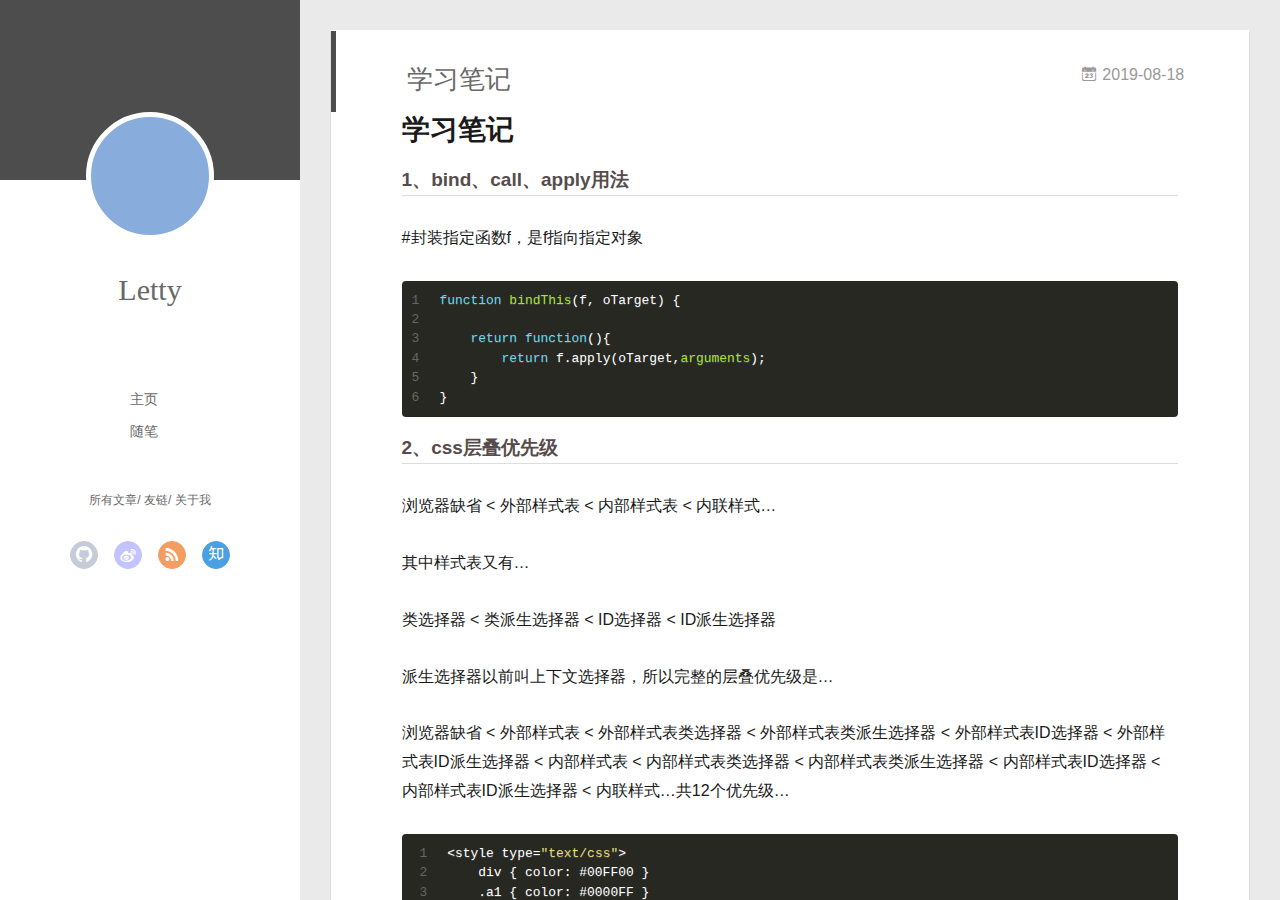
==== commit f6f73b32: "Site updated: 2019-08-20 09:19:53" ====
--- a/index.html
+++ b/index.html
@@ -46,7 +46,7 @@
 			<img src="" class="js-avatar">
 		</a>
 		<hgroup>
-		  <h1 class="header-author"><a href="/">John Doe</a></h1>
+		  <h1 class="header-author"><a href="/">Letty</a></h1>
 		</hgroup>
 		
 
@@ -104,7 +104,7 @@
 				<img src="" class="js-avatar">
 			</div>
 			<hgroup>
-			  <h1 class="header-author js-header-author">John Doe</h1>
+			  <h1 class="header-author js-header-author">Letty</h1>
 			</hgroup>
 			
 			
@@ -155,6 +155,21 @@
     <article id="post-LearningNotes" class="article article-type-post  article-index" itemscope itemprop="blogPost">
   <div class="article-inner">
     
+      <header class="article-header">
+        
+  
+    <h1 itemprop="name">
+      <a class="article-title" href="/2019/08/18/LearningNotes/">学习笔记</a>
+    </h1>
+  
+
+        
+        <a href="/2019/08/18/LearningNotes/" class="archive-article-date">
+  	<time datetime="2019-08-18T00:56:19.958Z" itemprop="datePublished"><i class="icon-calendar icon"></i>2019-08-18</time>
+</a>
+        
+      </header>
+    
     <div class="article-entry" itemprop="articleBody">
       
         <h1 id="学习笔记"><a href="#学习笔记" class="headerlink" title="学习笔记"></a>学习笔记</h1><h3 id="1、bind、call、apply用法"><a href="#1、bind、call、apply用法" class="headerlink" title="1、bind、call、apply用法"></a>1、bind、call、apply用法</h3><p>#封装指定函数f，是f指向指定对象</p>
@@ -434,7 +449,7 @@
   <div class="outer">
     <div id="footer-info">
     	<div class="footer-left">
-    		&copy; 2019 John Doe
+    		&copy; 2019 Letty
     	</div>
       	<div class="footer-right">
       		<a href="http://hexo.io/" target="_blank">Hexo</a>  Theme <a href="https://github.com/litten/hexo-theme-yilia" target="_blank">Yilia</a> by Litten
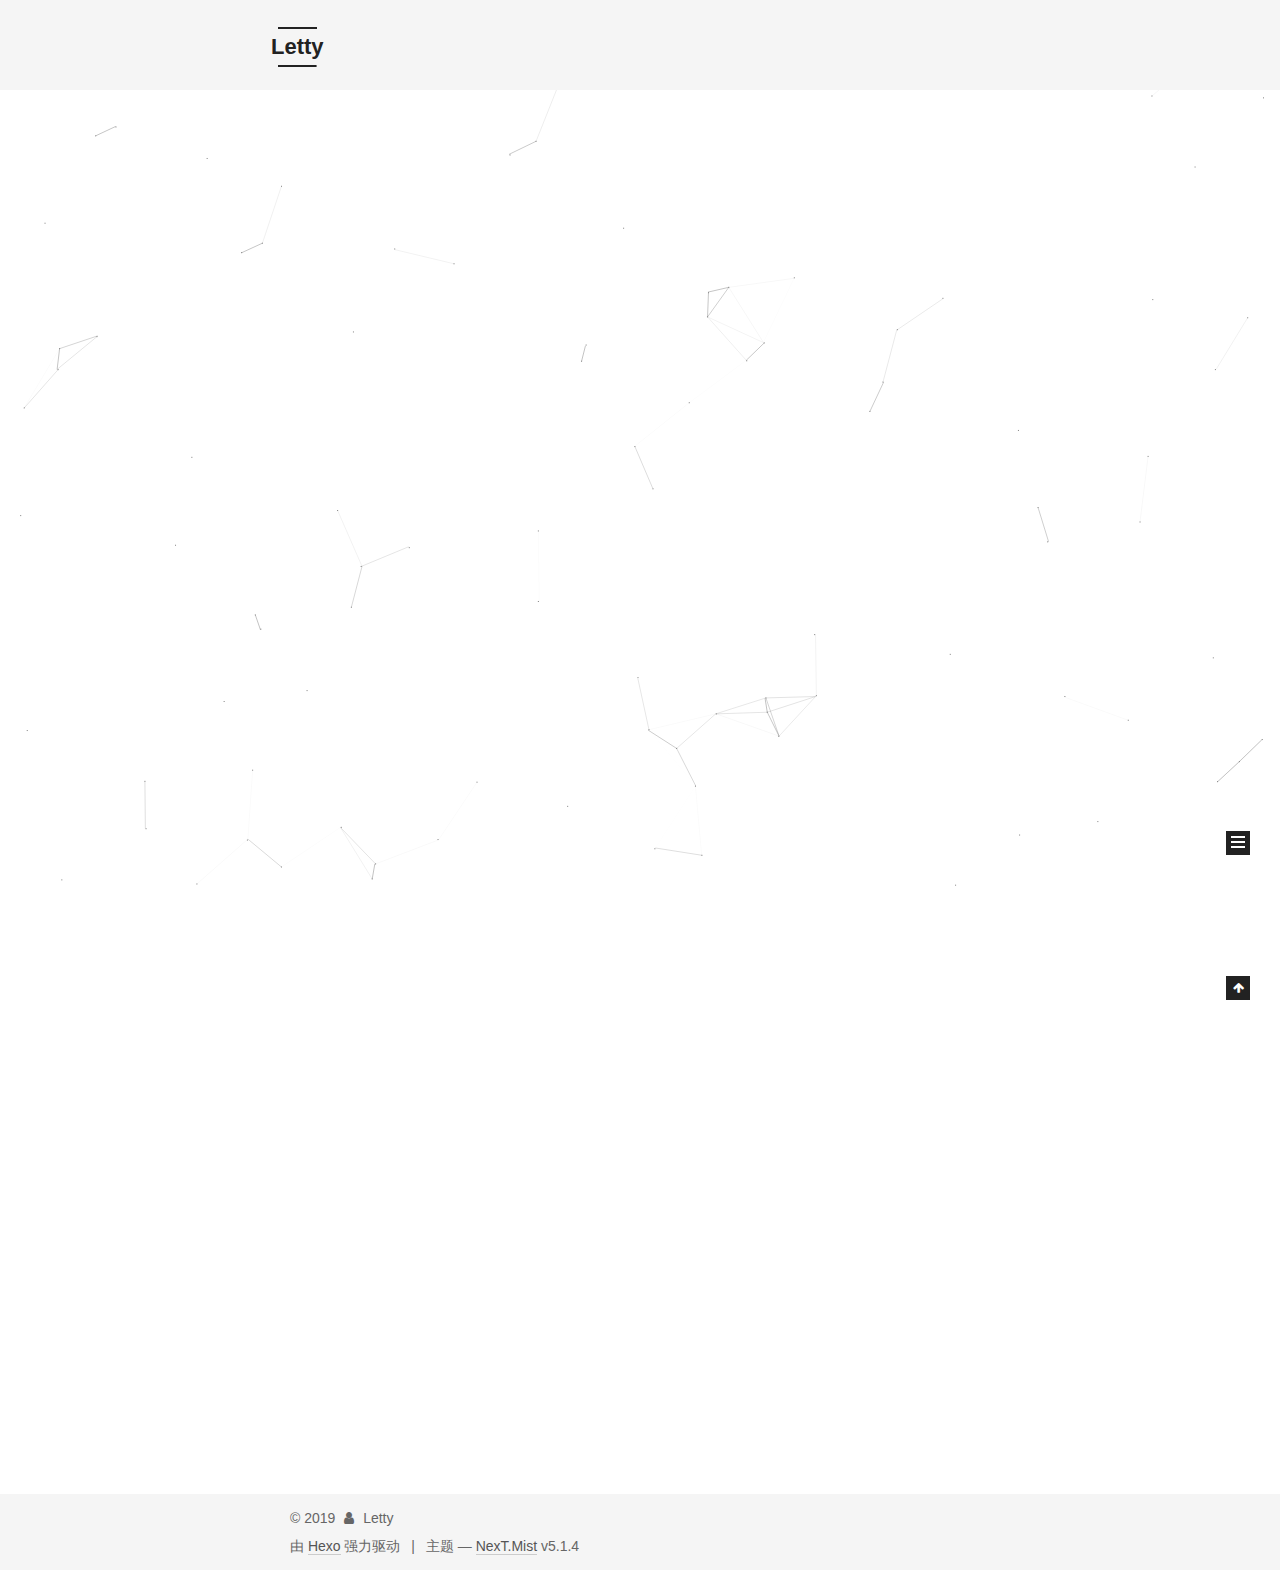
==== commit a566e965: "Site updated: 2019-09-01 17:12:20" ====
--- a/index.html
+++ b/index.html
@@ -1,690 +1,831 @@
 <!DOCTYPE html>
-<html>
+
+
+
+  
+
+
+<html class="theme-next mist use-motion" lang="zh-Hans">
 <head><meta name="generator" content="Hexo 3.9.0">
-  <meta charset="utf-8">
-  
-  <meta name="renderer" content="webkit">
-  <meta http-equiv="X-UA-Compatible" content="IE=edge">
-  <link rel="dns-prefetch" href="http://yoursite.com">
-  <title>Hexo</title>
-  <meta name="viewport" content="width=device-width, initial-scale=1, maximum-scale=1">
-  <meta property="og:type" content="website">
-<meta property="og:title" content="Hexo">
+  <meta charset="UTF-8">
+<meta http-equiv="X-UA-Compatible" content="IE=edge">
+<meta name="viewport" content="width=device-width, initial-scale=1, maximum-scale=1">
+<meta name="theme-color" content="#222">
+
+
+
+
+
+
+
+
+
+<meta http-equiv="Cache-Control" content="no-transform">
+<meta http-equiv="Cache-Control" content="no-siteapp">
+
+
+
+
+
+
+
+
+
+
+
+
+
+
+
+
+  
+  
+  <link href="/lib/fancybox/source/jquery.fancybox.css?v=2.1.5" rel="stylesheet" type="text/css">
+
+
+
+
+
+
+
+<link href="/lib/font-awesome/css/font-awesome.min.css?v=4.6.2" rel="stylesheet" type="text/css">
+
+<link href="/css/main.css?v=5.1.4" rel="stylesheet" type="text/css">
+
+
+  <link rel="apple-touch-icon" sizes="180x180" href="/images/apple-touch-icon-leo.png?v=5.1.4">
+
+
+  <link rel="icon" type="image/png" sizes="32x32" href="/images/favicon-32x32-leo.png?v=5.1.4">
+
+
+  <link rel="icon" type="image/png" sizes="16x16" href="/images/favicon-16x16-leo.png?v=5.1.4">
+
+
+  <link rel="mask-icon" href="/images/logo.svg?v=5.1.4" color="#222">
+
+
+
+
+
+  <meta name="keywords" content="Hexo, NexT">
+
+
+
+
+
+
+
+
+
+
+<meta property="og:type" content="website">
+<meta property="og:title" content="Letty">
 <meta property="og:url" content="http://yoursite.com/index.html">
-<meta property="og:site_name" content="Hexo">
-<meta property="og:locale" content="en">
+<meta property="og:site_name" content="Letty">
+<meta property="og:locale" content="zh-Hans">
 <meta name="twitter:card" content="summary">
-<meta name="twitter:title" content="Hexo">
-  
-    <link rel="alternative" href="/atom.xml" title="Hexo" type="application/atom+xml">
-  
-  
-    <link rel="icon" href="/favicon.png">
-  
-  <link rel="stylesheet" type="text/css" href="/./main.0cf68a.css">
-  <style type="text/css">
-  
-    #container.show {
-      background: linear-gradient(200deg,#a0cfe4,#e8c37e);
+<meta name="twitter:title" content="Letty">
+
+
+
+<script type="text/javascript" id="hexo.configurations">
+  var NexT = window.NexT || {};
+  var CONFIG = {
+    root: '/',
+    scheme: 'Mist',
+    version: '5.1.4',
+    sidebar: {"position":"left","display":"post","offset":12,"b2t":false,"scrollpercent":false,"onmobile":false},
+    fancybox: true,
+    tabs: true,
+    motion: {"enable":true,"async":false,"transition":{"post_block":"fadeIn","post_header":"slideDownIn","post_body":"slideDownIn","coll_header":"slideLeftIn","sidebar":"slideUpIn"}},
+    duoshuo: {
+      userId: '0',
+      author: '博主'
+    },
+    algolia: {
+      applicationID: '',
+      apiKey: '',
+      indexName: '',
+      hits: {"per_page":10},
+      labels: {"input_placeholder":"Search for Posts","hits_empty":"We didn't find any results for the search: ${query}","hits_stats":"${hits} results found in ${time} ms"}
     }
-  </style>
-  
-
-  
+  };
+</script>
+
+
+
+  <link rel="canonical" href="http://yoursite.com/">
+
+
+
+
+
+  <title>Letty</title>
+  
+
+
+
+
+
+
+
 
 </head>
-</html>
-<body>
-  <div id="container" q-class="show:isCtnShow">
-    <canvas id="anm-canvas" class="anm-canvas"></canvas>
-    <div class="left-col" q-class="show:isShow">
-      
-<div class="overlay" style="background: #4d4d4d"></div>
-<div class="intrude-less">
-	<header id="header" class="inner">
-		<a href="/" class="profilepic">
-			<img src="" class="js-avatar">
-		</a>
-		<hgroup>
-		  <h1 class="header-author"><a href="/">Letty</a></h1>
-		</hgroup>
-		
-
-		<nav class="header-menu">
-			<ul>
-			
-				<li><a href="/">主页</a></li>
-	        
-				<li><a href="/tags/随笔/">随笔</a></li>
-	        
-			</ul>
-		</nav>
-		<nav class="header-smart-menu">
-    		
-    			
-    			<a q-on="click: openSlider(e, 'innerArchive')" href="javascript:void(0)">所有文章</a>
-    			
-            
-    			
-    			<a q-on="click: openSlider(e, 'friends')" href="javascript:void(0)">友链</a>
-    			
-            
-    			
-    			<a q-on="click: openSlider(e, 'aboutme')" href="javascript:void(0)">关于我</a>
-    			
-            
-		</nav>
-		<nav class="header-nav">
-			<div class="social">
-				
-					<a class="github" target="_blank" href="#" title="github"><i class="icon-github"></i></a>
-		        
-					<a class="weibo" target="_blank" href="#" title="weibo"><i class="icon-weibo"></i></a>
-		        
-					<a class="rss" target="_blank" href="#" title="rss"><i class="icon-rss"></i></a>
-		        
-					<a class="zhihu" target="_blank" href="#" title="zhihu"><i class="icon-zhihu"></i></a>
-		        
-			</div>
-		</nav>
-	</header>		
+
+<body itemscope itemtype="http://schema.org/WebPage" lang="zh-Hans">
+
+  
+  
+    
+  
+
+  <div class="container sidebar-position-left 
+  page-home">
+    <div class="headband"></div>
+
+    <header id="header" class="header" itemscope itemtype="http://schema.org/WPHeader">
+      <div class="header-inner"><div class="site-brand-wrapper">
+  <div class="site-meta ">
+    
+
+    <div class="custom-logo-site-title">
+      <a href="/" class="brand" rel="start">
+        <span class="logo-line-before"><i></i></span>
+        <span class="site-title">Letty</span>
+        <span class="logo-line-after"><i></i></span>
+      </a>
+    </div>
+      
+        <p class="site-subtitle">A leo boy</p>
+      
+  </div>
+
+  <div class="site-nav-toggle">
+    <button>
+      <span class="btn-bar"></span>
+      <span class="btn-bar"></span>
+      <span class="btn-bar"></span>
+    </button>
+  </div>
 </div>
 
+<nav class="site-nav">
+  
+
+  
+    <ul id="menu" class="menu">
+      
+        
+        <li class="menu-item menu-item-home">
+          <a href="/" rel="section">
+            
+              <i class="menu-item-icon fa fa-fw fa-home"></i> <br>
+            
+            首页
+          </a>
+        </li>
+      
+        
+        <li class="menu-item menu-item-about">
+          <a href="/about/" rel="section">
+            
+              <i class="menu-item-icon fa fa-fw fa-user"></i> <br>
+            
+            关于
+          </a>
+        </li>
+      
+        
+        <li class="menu-item menu-item-tags">
+          <a href="/tags/" rel="section">
+            
+              <i class="menu-item-icon fa fa-fw fa-tags"></i> <br>
+            
+            标签
+          </a>
+        </li>
+      
+        
+        <li class="menu-item menu-item-categories">
+          <a href="/categories/" rel="section">
+            
+              <i class="menu-item-icon fa fa-fw fa-th"></i> <br>
+            
+            分类
+          </a>
+        </li>
+      
+        
+        <li class="menu-item menu-item-archives">
+          <a href="/archives/" rel="section">
+            
+              <i class="menu-item-icon fa fa-fw fa-archive"></i> <br>
+            
+            归档
+          </a>
+        </li>
+      
+        
+        <li class="menu-item menu-item-schedule">
+          <a href="/schedule/" rel="section">
+            
+              <i class="menu-item-icon fa fa-fw fa-calendar"></i> <br>
+            
+            日程表
+          </a>
+        </li>
+      
+        
+        <li class="menu-item menu-item-sitemap">
+          <a href="/sitemap.xml" rel="section">
+            
+              <i class="menu-item-icon fa fa-fw fa-sitemap"></i> <br>
+            
+            站点地图
+          </a>
+        </li>
+      
+        
+        <li class="menu-item menu-item-commonweal">
+          <a href="/404/" rel="section">
+            
+              <i class="menu-item-icon fa fa-fw fa-heartbeat"></i> <br>
+            
+            公益404
+          </a>
+        </li>
+      
+
+      
+    </ul>
+  
+
+  
+</nav>
+
+
+
+ </div>
+    </header>
+
+    <main id="main" class="main">
+      <div class="main-inner">
+        <div class="content-wrap">
+          <div id="content" class="content">
+            
+  <section id="posts" class="posts-expand">
+    
+      
+
+  
+
+  
+  
+  
+
+  <article class="post post-type-normal" itemscope itemtype="http://schema.org/Article">
+  
+  
+  
+  <div class="post-block">
+    <link itemprop="mainEntityOfPage" href="http://yoursite.com/2019/08/18/LearningNotes/">
+
+    <span hidden itemprop="author" itemscope itemtype="http://schema.org/Person">
+      <meta itemprop="name" content="Letty">
+      <meta itemprop="description" content>
+      <meta itemprop="image" content="/images/avatar.png">
+    </span>
+
+    <span hidden itemprop="publisher" itemscope itemtype="http://schema.org/Organization">
+      <meta itemprop="name" content="Letty">
+    </span>
+
+    
+      <header class="post-header">
+
+        
+        
+          <h1 class="post-title" itemprop="name headline">
+                
+                <a class="post-title-link" href="/2019/08/18/LearningNotes/" itemprop="url">前端日常踩坑（持续更新）</a></h1>
+        
+
+        <div class="post-meta">
+          <span class="post-time">
+            
+              <span class="post-meta-item-icon">
+                <i class="fa fa-calendar-o"></i>
+              </span>
+              
+                <span class="post-meta-item-text">发表于</span>
+              
+              <time title="创建于" itemprop="dateCreated datePublished" datetime="2019-08-18T08:56:19+08:00">
+                2019-08-18
+              </time>
+            
+
+            
+
+            
+          </span>
+
+          
+
+          
+            
+          
+
+          
+          
+
+          
+
+          
+
+          
+
+        </div>
+      </header>
+    
+
+    
+    
+    
+    <div class="post-body" itemprop="articleBody">
+
+      
+      
+
+      
+        
+          <hr>
+<p>前端日常踩坑记录<del>~</del></p>
+          <!--noindex-->
+          <div class="post-button text-center">
+            <a class="btn" href="/2019/08/18/LearningNotes/#more" rel="contents">
+              阅读全文 &raquo;
+            </a>
+          </div>
+          <!--/noindex-->
+        
+      
     </div>
-    <div class="mid-col" q-class="show:isShow,hide:isShow|isFalse">
-      
-<nav id="mobile-nav">
-  	<div class="overlay js-overlay" style="background: #4d4d4d"></div>
-	<div class="btnctn js-mobile-btnctn">
-  		<div class="slider-trigger list" q-on="click: openSlider(e)"><i class="icon icon-sort"></i></div>
-	</div>
-	<div class="intrude-less">
-		<header id="header" class="inner">
-			<div class="profilepic">
-				<img src="" class="js-avatar">
-			</div>
-			<hgroup>
-			  <h1 class="header-author js-header-author">Letty</h1>
-			</hgroup>
-			
-			
-			
-				
-			
-				
-			
-			
-			
-			<nav class="header-nav">
-				<div class="social">
-					
-						<a class="github" target="_blank" href="#" title="github"><i class="icon-github"></i></a>
-			        
-						<a class="weibo" target="_blank" href="#" title="weibo"><i class="icon-weibo"></i></a>
-			        
-						<a class="rss" target="_blank" href="#" title="rss"><i class="icon-rss"></i></a>
-			        
-						<a class="zhihu" target="_blank" href="#" title="zhihu"><i class="icon-zhihu"></i></a>
-			        
-				</div>
-			</nav>
-
-			<nav class="header-menu js-header-menu">
-				<ul style="width: 50%">
-				
-				
-					<li style="width: 50%"><a href="/">主页</a></li>
-		        
-					<li style="width: 50%"><a href="/tags/随笔/">随笔</a></li>
-		        
-				</ul>
-			</nav>
-		</header>				
-	</div>
-	<div class="mobile-mask" style="display:none" q-show="isShow"></div>
-</nav>
-
-      <div id="wrapper" class="body-wrap">
-        <div class="menu-l">
-          <div class="canvas-wrap">
-            <canvas data-colors="#eaeaea" data-sectionHeight="100" data-contentId="js-content" id="myCanvas1" class="anm-canvas"></canvas>
+    
+    
+    
+
+    
+
+    
+
+    
+
+    <footer class="post-footer">
+      
+
+      
+
+      
+
+      
+      
+        <div class="post-eof"></div>
+      
+    </footer>
+  </div>
+  
+  
+  
+  </article>
+
+
+    
+      
+
+  
+
+  
+  
+  
+
+  <article class="post post-type-normal" itemscope itemtype="http://schema.org/Article">
+  
+  
+  
+  <div class="post-block">
+    <link itemprop="mainEntityOfPage" href="http://yoursite.com/2019/08/18/hello-world/">
+
+    <span hidden itemprop="author" itemscope itemtype="http://schema.org/Person">
+      <meta itemprop="name" content="Letty">
+      <meta itemprop="description" content>
+      <meta itemprop="image" content="/images/avatar.png">
+    </span>
+
+    <span hidden itemprop="publisher" itemscope itemtype="http://schema.org/Organization">
+      <meta itemprop="name" content="Letty">
+    </span>
+
+    
+      <header class="post-header">
+
+        
+        
+          <h1 class="post-title" itemprop="name headline">
+                
+                <a class="post-title-link" href="/2019/08/18/hello-world/" itemprop="url">Hello World</a></h1>
+        
+
+        <div class="post-meta">
+          <span class="post-time">
+            
+              <span class="post-meta-item-icon">
+                <i class="fa fa-calendar-o"></i>
+              </span>
+              
+                <span class="post-meta-item-text">发表于</span>
+              
+              <time title="创建于" itemprop="dateCreated datePublished" datetime="2019-08-18T08:51:53+08:00">
+                2019-08-18
+              </time>
+            
+
+            
+
+            
+          </span>
+
+          
+
+          
+            
+          
+
+          
+          
+
+          
+
+          
+
+          
+
+        </div>
+      </header>
+    
+
+    
+    
+    
+    <div class="post-body" itemprop="articleBody">
+
+      
+      
+
+      
+        
+          
+            <p>Welcome to <a href="https://hexo.io/" target="_blank" rel="noopener">Hexo</a>! This is your very first post. Check <a href="https://hexo.io/docs/" target="_blank" rel="noopener">documentation</a> for more info. If you get any problems when using Hexo, you can find the answer in <a href="https://hexo.io/docs/troubleshooting.html" target="_blank" rel="noopener">troubleshooting</a> or you can ask me on <a href="https://github.com/hexojs/hexo/issues" target="_blank" rel="noopener">GitHub</a>.</p>
+<h2 id="Quick-Start"><a href="#Quick-Start" class="headerlink" title="Quick Start"></a>Quick Start</h2><h3 id="Create-a-new-post"><a href="#Create-a-new-post" class="headerlink" title="Create a new post"></a>Create a new post</h3><figure class="highlight bash"><table><tr><td class="gutter"><pre><span class="line">1</span><br></pre></td><td class="code"><pre><span class="line">$ hexo new <span class="string">"My New Post"</span></span><br></pre></td></tr></table></figure>
+
+<p>More info: <a href="https://hexo.io/docs/writing.html" target="_blank" rel="noopener">Writing</a></p>
+<h3 id="Run-server"><a href="#Run-server" class="headerlink" title="Run server"></a>Run server</h3><figure class="highlight bash"><table><tr><td class="gutter"><pre><span class="line">1</span><br></pre></td><td class="code"><pre><span class="line">$ hexo server</span><br></pre></td></tr></table></figure>
+
+<p>More info: <a href="https://hexo.io/docs/server.html" target="_blank" rel="noopener">Server</a></p>
+<h3 id="Generate-static-files"><a href="#Generate-static-files" class="headerlink" title="Generate static files"></a>Generate static files</h3><figure class="highlight bash"><table><tr><td class="gutter"><pre><span class="line">1</span><br></pre></td><td class="code"><pre><span class="line">$ hexo generate</span><br></pre></td></tr></table></figure>
+
+<p>More info: <a href="https://hexo.io/docs/generating.html" target="_blank" rel="noopener">Generating</a></p>
+<h3 id="Deploy-to-remote-sites"><a href="#Deploy-to-remote-sites" class="headerlink" title="Deploy to remote sites"></a>Deploy to remote sites</h3><figure class="highlight bash"><table><tr><td class="gutter"><pre><span class="line">1</span><br></pre></td><td class="code"><pre><span class="line">$ hexo deploy</span><br></pre></td></tr></table></figure>
+
+<p>More info: <a href="https://hexo.io/docs/deployment.html" target="_blank" rel="noopener">Deployment</a></p>
+
+          
+        
+      
+    </div>
+    
+    
+    
+
+    
+
+    
+
+    
+
+    <footer class="post-footer">
+      
+
+      
+
+      
+
+      
+      
+        <div class="post-eof"></div>
+      
+    </footer>
+  </div>
+  
+  
+  
+  </article>
+
+
+    
+  </section>
+
+  
+
+
           </div>
-          <div id="js-content" class="content-ll">
-            
-  
-    <article id="post-LearningNotes" class="article article-type-post  article-index" itemscope itemprop="blogPost">
-  <div class="article-inner">
-    
-      <header class="article-header">
-        
-  
-    <h1 itemprop="name">
-      <a class="article-title" href="/2019/08/18/LearningNotes/">学习笔记</a>
-    </h1>
-  
-
-        
-        <a href="/2019/08/18/LearningNotes/" class="archive-article-date">
-  	<time datetime="2019-08-18T00:56:19.958Z" itemprop="datePublished"><i class="icon-calendar icon"></i>2019-08-18</time>
-</a>
-        
-      </header>
-    
-    <div class="article-entry" itemprop="articleBody">
-      
-        <h1 id="学习笔记"><a href="#学习笔记" class="headerlink" title="学习笔记"></a>学习笔记</h1><h3 id="1、bind、call、apply用法"><a href="#1、bind、call、apply用法" class="headerlink" title="1、bind、call、apply用法"></a>1、bind、call、apply用法</h3><p>#封装指定函数f，是f指向指定对象</p>
-<figure class="highlight javascript"><table><tr><td class="gutter"><pre><span class="line">1</span><br><span class="line">2</span><br><span class="line">3</span><br><span class="line">4</span><br><span class="line">5</span><br><span class="line">6</span><br></pre></td><td class="code"><pre><span class="line"><span class="function"><span class="keyword">function</span> <span class="title">bindThis</span>(<span class="params">f, oTarget</span>) </span>&#123;</span><br><span class="line">    </span><br><span class="line">    <span class="keyword">return</span> <span class="function"><span class="keyword">function</span>(<span class="params"></span>)</span>&#123;       </span><br><span class="line">        <span class="keyword">return</span> f.apply(oTarget,<span class="built_in">arguments</span>);</span><br><span class="line">    &#125;</span><br><span class="line">&#125;</span><br></pre></td></tr></table></figure>
-
-<h3 id="2、css层叠优先级"><a href="#2、css层叠优先级" class="headerlink" title="2、css层叠优先级"></a>2、css层叠优先级</h3><p>  浏览器缺省 &lt; 外部样式表 &lt; 内部样式表 &lt; 内联样式…</p>
-<p>其中样式表又有…</p>
-<p>类选择器 &lt; 类派生选择器 &lt; ID选择器 &lt; ID派生选择器</p>
-<p>派生选择器以前叫上下文选择器，所以完整的层叠优先级是…</p>
-<p>浏览器缺省 &lt; 外部样式表 &lt; 外部样式表类选择器 &lt; 外部样式表类派生选择器 &lt; 外部样式表ID选择器 &lt; 外部样式表ID派生选择器 &lt; 内部样式表 &lt; 内部样式表类选择器 &lt; 内部样式表类派生选择器 &lt; 内部样式表ID选择器 &lt; 内部样式表ID派生选择器 &lt; 内联样式…共12个优先级…  </p>
-<figure class="highlight html"><table><tr><td class="gutter"><pre><span class="line">1</span><br><span class="line">2</span><br><span class="line">3</span><br><span class="line">4</span><br><span class="line">5</span><br><span class="line">6</span><br><span class="line">7</span><br><span class="line">8</span><br><span class="line">9</span><br><span class="line">10</span><br><span class="line">11</span><br><span class="line">12</span><br><span class="line">13</span><br><span class="line">14</span><br><span class="line">15</span><br><span class="line">16</span><br><span class="line">17</span><br><span class="line">18</span><br><span class="line">19</span><br><span class="line">20</span><br><span class="line">21</span><br><span class="line">22</span><br><span class="line">23</span><br><span class="line">24</span><br><span class="line">25</span><br></pre></td><td class="code"><pre><span class="line"><span class="tag">&lt;<span class="name">style</span> <span class="attr">type</span>=<span class="string">"text/css"</span>&gt;</span></span><br><span class="line">    div &#123; color: #00FF00 &#125;</span><br><span class="line">    .a1 &#123; color: #0000FF &#125;</span><br><span class="line">    .a1 div &#123; color: #00FFFF &#125;</span><br><span class="line">    .a2 &#123; color: #FF0000 &#125;</span><br><span class="line">    #a2 &#123; color: #FFFF00 &#125;</span><br><span class="line">    #a2 div &#123; color: #FF00FF &#125;</span><br><span class="line"><span class="tag">&lt;/<span class="name">style</span>&gt;</span></span><br><span class="line"><span class="tag">&lt;/<span class="name">head</span>&gt;</span></span><br><span class="line"><span class="tag">&lt;<span class="name">body</span>&gt;</span></span><br><span class="line"><span class="tag">&lt;<span class="name">div</span>&gt;</span>我是绿色，内部样式表优先于浏览器缺省<span class="tag">&lt;/<span class="name">div</span>&gt;</span></span><br><span class="line"><span class="tag">&lt;<span class="name">div</span> <span class="attr">class</span>=<span class="string">"a2"</span>&gt;</span>我是红色，类选择器优先于内部样式表<span class="tag">&lt;/<span class="name">div</span>&gt;</span></span><br><span class="line"><span class="tag">&lt;<span class="name">div</span> <span class="attr">class</span>=<span class="string">"a2"</span> <span class="attr">id</span>=<span class="string">"a2"</span>&gt;</span>我是黄色，ID选择器优先于类选择器<span class="tag">&lt;/<span class="name">div</span>&gt;</span></span><br><span class="line"><span class="tag">&lt;<span class="name">div</span> <span class="attr">class</span>=<span class="string">"a1"</span>&gt;</span></span><br><span class="line">  <span class="tag">&lt;<span class="name">span</span>&gt;</span>我是蓝色，类选择器优先于内部样式表<span class="tag">&lt;/<span class="name">span</span>&gt;</span></span><br><span class="line">  <span class="tag">&lt;<span class="name">div</span>&gt;</span>我是青色，类派生选择器优先于类选择器<span class="tag">&lt;/<span class="name">div</span>&gt;</span></span><br><span class="line">  <span class="tag">&lt;<span class="name">div</span> <span class="attr">class</span>=<span class="string">"a2"</span>&gt;</span>我还是青色，类派生选择器优先于所有类选择器<span class="tag">&lt;/<span class="name">div</span>&gt;</span></span><br><span class="line">  <span class="tag">&lt;<span class="name">div</span> <span class="attr">id</span>=<span class="string">"a2"</span>&gt;</span></span><br><span class="line">      <span class="tag">&lt;<span class="name">span</span>&gt;</span>我是黄色，ID选择器优先于类派生选择器<span class="tag">&lt;/<span class="name">span</span>&gt;</span></span><br><span class="line">      <span class="tag">&lt;<span class="name">div</span>&gt;</span>我是紫色，ID派生选择器优先于类派生选择器<span class="tag">&lt;/<span class="name">div</span>&gt;</span></span><br><span class="line">      <span class="tag">&lt;<span class="name">div</span> <span class="attr">class</span>=<span class="string">"a1"</span>&gt;</span>我还是紫色，ID派生选择器优先于所有类选择器<span class="tag">&lt;/<span class="name">div</span>&gt;</span></span><br><span class="line">      <span class="tag">&lt;<span class="name">div</span> <span class="attr">class</span>=<span class="string">"a1"</span> <span class="attr">id</span>=<span class="string">"a1"</span>&gt;</span>我还是紫色，ID派生选择器优先于所有ID选择器<span class="tag">&lt;/<span class="name">div</span>&gt;</span></span><br><span class="line">      <span class="tag">&lt;<span class="name">div</span> <span class="attr">class</span>=<span class="string">"a1"</span> <span class="attr">id</span>=<span class="string">"a1"</span> <span class="attr">style</span>=<span class="string">"color:#000000;"</span>&gt;</span>我是黑色，内联样式驾到闲杂人等退下<span class="tag">&lt;/<span class="name">div</span>&gt;</span></span><br><span class="line">  <span class="tag">&lt;/<span class="name">div</span>&gt;</span></span><br><span class="line"><span class="tag">&lt;/<span class="name">div</span>&gt;</span></span><br></pre></td></tr></table></figure>
-
-<h3 id="3、：hover-cursor属性"><a href="#3、：hover-cursor属性" class="headerlink" title="3、：hover,cursor属性"></a>3、：hover,cursor属性</h3><p>#：hover</p>
-<p>选择鼠标指针浮动在其上的元素，并设置其样式：</p>
-<p>#cursor</p>
-<p>该属性定义了鼠标指针放在一个元素边界范围内时所用的光标形状</p>
-<p>#cursor:pointer</p>
-<p>定义鼠标指针光标形状为小手</p>
-<h3 id="4、font-weight"><a href="#4、font-weight" class="headerlink" title="4、font-weight"></a>4、font-weight</h3><p>调整字体粗细</p>
-<table>
-<thead>
-<tr>
-<th>值</th>
-<th>描述</th>
-</tr>
-</thead>
-<tbody><tr>
-<td>normal</td>
-<td>默认值。定义标准的字符。</td>
-</tr>
-<tr>
-<td>bold</td>
-<td>定义粗体字符。</td>
-</tr>
-<tr>
-<td>bolder</td>
-<td>定义更粗的字符。</td>
-</tr>
-<tr>
-<td>lighter</td>
-<td>定义更细的字符。</td>
-</tr>
-<tr>
-<td>100 —900</td>
-<td>定义由粗到细的字符。400 等同于 normal，而 700 等同于 bold。</td>
-</tr>
-<tr>
-<td>inherit</td>
-<td>规定应该从父元素继承字体的粗细。</td>
-</tr>
-</tbody></table>
-<h3 id="5、柯里化、BFC"><a href="#5、柯里化、BFC" class="headerlink" title="5、柯里化、BFC"></a>5、柯里化、BFC</h3><h3 id="6、列表和表格"><a href="#6、列表和表格" class="headerlink" title="6、列表和表格"></a>6、列表和表格</h3><h4 id="1、有序列表（ol-li）"><a href="#1、有序列表（ol-li）" class="headerlink" title="1、有序列表（ol-li）"></a>1、<strong>有序列表（ol-li）</strong></h4><figure class="highlight plain"><table><tr><td class="gutter"><pre><span class="line">1</span><br><span class="line">2</span><br><span class="line">3</span><br><span class="line">4</span><br><span class="line">5</span><br></pre></td><td class="code"><pre><span class="line">&lt;ol &gt;</span><br><span class="line">          &lt;li&gt;dd&lt;/li&gt;</span><br><span class="line">          &lt;li&gt;aa&lt;/li&gt;</span><br><span class="line">          &lt;li&gt;dd&lt;/li&gt;</span><br><span class="line">      &lt;/ol&gt;</span><br></pre></td></tr></table></figure>
-
-<p>效果如下</p>
-<figure class="highlight plain"><table><tr><td class="gutter"><pre><span class="line">1</span><br><span class="line">2</span><br><span class="line">3</span><br></pre></td><td class="code"><pre><span class="line">1.dd</span><br><span class="line">2.aa</span><br><span class="line">3.dd</span><br></pre></td></tr></table></figure>
-
-<p>可以发现在有序列表中默认的type类型是数字，而且是从1开始的。它有两个属性：type、start。<br>type：有五个属性值：1、a、A、i、I(罗马数字)，表示列表前缀的格式； </p>
-<p>start：属性值位数字，表示从type类型的第几个数字开始，有点绕，比如当你选的type=“a”,start=“3”，表示选择的是小写字母类型，从第三个字母c开始充当列表前缀。</p>
-<h4 id="2、无序列表（ul-li）"><a href="#2、无序列表（ul-li）" class="headerlink" title="2、无序列表（ul-li）"></a>2、<strong>无序列表（ul-li）</strong></h4><figure class="highlight plain"><table><tr><td class="gutter"><pre><span class="line">1</span><br><span class="line">2</span><br><span class="line">3</span><br><span class="line">4</span><br><span class="line">5</span><br><span class="line">6</span><br><span class="line">7</span><br><span class="line">8</span><br></pre></td><td class="code"><pre><span class="line">&lt;ul&gt;</span><br><span class="line">          &lt;li&gt;无序列表&lt;/li&gt;</span><br><span class="line">          &lt;li&gt;一&lt;/li&gt;</span><br><span class="line">          &lt;li&gt;二&lt;/li&gt;</span><br><span class="line">          &lt;li&gt;三&lt;/li&gt;</span><br><span class="line">          &lt;li&gt;四&lt;/li&gt;</span><br><span class="line">          &lt;li&gt;五&lt;/li&gt;</span><br><span class="line">      &lt;/ul&gt;</span><br></pre></td></tr></table></figure>
-
-<figure class="highlight plain"><table><tr><td class="gutter"><pre><span class="line">1</span><br><span class="line">2</span><br><span class="line">3</span><br><span class="line">4</span><br><span class="line">5</span><br><span class="line">6</span><br></pre></td><td class="code"><pre><span class="line">*无序列表</span><br><span class="line">*一</span><br><span class="line">*二</span><br><span class="line">*三</span><br><span class="line">*四</span><br><span class="line">*五</span><br></pre></td></tr></table></figure>
-
-<p>无序列表默认的前缀样式是实心圆其实是disc，<br>ul标签中的属性是type，type属性值有disc（实心圆默认）、circle（空心圆）、square（实心正方形）、none（取消前缀）</p>
-<h4 id="3、自定义列表（dl-dt-dd）"><a href="#3、自定义列表（dl-dt-dd）" class="headerlink" title="3、自定义列表（dl-dt-dd）"></a>3、<strong>自定义列表（dl-dt-dd）</strong></h4><figure class="highlight plain"><table><tr><td class="gutter"><pre><span class="line">1</span><br><span class="line">2</span><br><span class="line">3</span><br><span class="line">4</span><br><span class="line">5</span><br><span class="line">6</span><br><span class="line">7</span><br><span class="line">8</span><br><span class="line">9</span><br></pre></td><td class="code"><pre><span class="line">&lt;h3&gt;自定义列表&lt;/h3&gt;</span><br><span class="line">        &lt;dl&gt;</span><br><span class="line">            &lt;dt&gt;一级&lt;/dt&gt;</span><br><span class="line">                &lt;dd&gt;二级&lt;/dd&gt;</span><br><span class="line">                &lt;dd&gt;二级&lt;/dd&gt;</span><br><span class="line">            &lt;dt&gt;一级&lt;/dt&gt;</span><br><span class="line">                &lt;dd&gt;二级&lt;/dd&gt;</span><br><span class="line">                &lt;dd&gt;二级&lt;/dd&gt;</span><br><span class="line">        &lt;/dl&gt;</span><br></pre></td></tr></table></figure>
-
-<figure class="highlight plain"><table><tr><td class="gutter"><pre><span class="line">1</span><br><span class="line">2</span><br><span class="line">3</span><br><span class="line">4</span><br><span class="line">5</span><br><span class="line">6</span><br></pre></td><td class="code"><pre><span class="line">一级</span><br><span class="line">    二级</span><br><span class="line">    二级</span><br><span class="line">一级</span><br><span class="line">    二级</span><br><span class="line">    二级</span><br></pre></td></tr></table></figure>
-
-<p>在自定义列表中，在dt和dd中有了一个缩进。在有序和无序列表要实现此结构就要用到列表的嵌套</p>
-<h4 id="4、表格（table-tr-td）"><a href="#4、表格（table-tr-td）" class="headerlink" title="4、表格（table-tr-td）"></a>4、表格（table-tr-td）</h4><p>表格由 <table> 标签来定义。每个表格均有若干行（由 <tr> 标签定义），每行被分割为若干单元格（由 <td> 标签定义）。字母 td 指表格数据（table data），即数据单元格的内容。数据单元格可以包含文本、图片、列表、段落、表单、水平线、表格等等。</td></tr></table></p>
-<figure class="highlight plain"><table><tr><td class="gutter"><pre><span class="line">1</span><br><span class="line">2</span><br><span class="line">3</span><br><span class="line">4</span><br><span class="line">5</span><br><span class="line">6</span><br><span class="line">7</span><br><span class="line">8</span><br><span class="line">9</span><br><span class="line">10</span><br></pre></td><td class="code"><pre><span class="line">&lt;table border=&quot;1&quot;&gt;</span><br><span class="line">&lt;tr&gt;</span><br><span class="line">&lt;td&gt;row 1, cell 1&lt;/td&gt;</span><br><span class="line">&lt;td&gt;row 1, cell 2&lt;/td&gt;</span><br><span class="line">&lt;/tr&gt;</span><br><span class="line">&lt;tr&gt;</span><br><span class="line">&lt;td&gt;row 2, cell 1&lt;/td&gt;</span><br><span class="line">&lt;td&gt;row 2, cell 2&lt;/td&gt;</span><br><span class="line">&lt;/tr&gt;</span><br><span class="line">&lt;/table&gt;</span><br></pre></td></tr></table></figure>
-
-<figure class="highlight plain"><table><tr><td class="gutter"><pre><span class="line">1</span><br><span class="line">2</span><br><span class="line">3</span><br></pre></td><td class="code"><pre><span class="line"></span><br><span class="line">row 1, cell 1	row 1, cell 2</span><br><span class="line">row 2, cell 1	row 2, cell 2</span><br></pre></td></tr></table></figure>
-
-<h3 id="7、vertical-align-属性"><a href="#7、vertical-align-属性" class="headerlink" title="7、vertical-align  属性"></a>7、vertical-align  属性</h3><p>设置元素的垂直对齐方式</p>
-<table>
-<thead>
-<tr>
-<th>baseline</th>
-<th>默认。元素放置在父元素的基线上。</th>
-</tr>
-</thead>
-<tbody><tr>
-<td>sub</td>
-<td>垂直对齐文本的下标。</td>
-</tr>
-<tr>
-<td>super</td>
-<td>垂直对齐文本的上标</td>
-</tr>
-<tr>
-<td>middle</td>
-<td>把此元素放置在父元素的中部。</td>
-</tr>
-<tr>
-<td>text-top</td>
-<td>把元素的顶端与父元素字体的顶端对齐</td>
-</tr>
-<tr>
-<td>text-top</td>
-<td>把元素的顶端与父元素字体的顶端对齐</td>
-</tr>
-</tbody></table>
-<p>其他属性见API</p>
-<h3 id="8、text-indent属性"><a href="#8、text-indent属性" class="headerlink" title="8、text-indent属性"></a>8、text-indent属性</h3><p>text-indent 属性规定文本块中首行文本的缩进。</p>
-<p><strong>注释：</strong>允许使用负值。如果使用负值，那么首行会被缩进到左边。</p>
-<p>例：将段落的第一行缩进 50 像素：</p>
-<figure class="highlight css"><table><tr><td class="gutter"><pre><span class="line">1</span><br><span class="line">2</span><br><span class="line">3</span><br><span class="line">4</span><br></pre></td><td class="code"><pre><span class="line"><span class="selector-tag">p</span></span><br><span class="line">  &#123;</span><br><span class="line">  <span class="attribute">text-indent</span>:<span class="number">50px</span>;</span><br><span class="line">&#125;</span><br></pre></td></tr></table></figure>
-
-<h3 id="9、box-sizing属性"><a href="#9、box-sizing属性" class="headerlink" title="9、box-sizing属性"></a>9、box-sizing属性</h3><p>box-sizing 属性允许您以特定的方式定义匹配某个区域的特定元素。</p>
-<p>例如，假如您需要并排放置两个带边框的框，可通过将 box-sizing 设置为 “border-box”。这可令浏览器呈现出带有指定宽度和高度的框，并把边框和内边距放入框中。</p>
-<table>
-<thead>
-<tr>
-<th>content-box</th>
-<th align="left">这是由 CSS2.1 规定的宽度高度行为。宽度和高度分别应用到元素的内容框。在宽度和高度之外绘制元素的内边距和边框。</th>
-</tr>
-</thead>
-<tbody><tr>
-<td>border-box</td>
-<td align="left">为元素设定的宽度和高度决定了元素的边框盒。就是说，为元素指定的任何内边距和边框都将在已设定的宽度和高度内进行绘制。通过从已设定的宽度和高度分别减去边框和内边距才能得到内容的宽度和高度。</td>
-</tr>
-</tbody></table>
-<h3 id="10、text-decoration属性"><a href="#10、text-decoration属性" class="headerlink" title="10、text-decoration属性"></a>10、text-decoration属性</h3><p>text-decoration 属性规定添加到文本的修饰。</p>
-<table>
-<thead>
-<tr>
-<th>none</th>
-<th>默认。定义标准的文本。</th>
-</tr>
-</thead>
-<tbody><tr>
-<td>underline</td>
-<td>定义文本下的一条线。</td>
-</tr>
-<tr>
-<td>overline</td>
-<td>定义文本上的一条线。</td>
-</tr>
-<tr>
-<td>line-through</td>
-<td>定义穿过文本下的一条线。</td>
-</tr>
-<tr>
-<td>blink</td>
-<td>定义闪烁的文本。</td>
-</tr>
-</tbody></table>
-<h3 id="11、scrollTop-scrollLeft属性"><a href="#11、scrollTop-scrollLeft属性" class="headerlink" title="11、scrollTop,scrollLeft属性"></a>11、scrollTop,scrollLeft属性</h3><p>#crollTop()方法：设置或返回被选元素的垂直滚动条位置</p>
-<p>#scrollLeft()方法：设置或返回被选元素的水平滚动条位置</p>
-<p>返回一个文档元素</p>
-<p>document.documentElement.scrollTop</p>
-<p>document.body.scrollTop</p>
-
-      
-
-      
-    </div>
-    <div class="article-info article-info-index">
-      
-      
-      
-
-      
-        <p class="article-more-link">
-          <a class="article-more-a" href="/2019/08/18/LearningNotes/">展开全文 >></a>
-        </p>
-      
-
-      
-      <div class="clearfix"></div>
+          
+
+
+          
+
+        </div>
+        
+          
+  
+  <div class="sidebar-toggle">
+    <div class="sidebar-toggle-line-wrap">
+      <span class="sidebar-toggle-line sidebar-toggle-line-first"></span>
+      <span class="sidebar-toggle-line sidebar-toggle-line-middle"></span>
+      <span class="sidebar-toggle-line sidebar-toggle-line-last"></span>
     </div>
   </div>
-</article>
-
-<aside class="wrap-side-operation">
-    <div class="mod-side-operation">
-        
-        <div class="jump-container" id="js-jump-container" style="display:none;">
-            <a href="javascript:void(0)" class="mod-side-operation__jump-to-top">
-                <i class="icon-font icon-back"></i>
-            </a>
-            <div id="js-jump-plan-container" class="jump-plan-container" style="top: -11px;">
-                <i class="icon-font icon-plane jump-plane"></i>
-            </div>
+
+  <aside id="sidebar" class="sidebar">
+    
+    <div class="sidebar-inner">
+
+      
+
+      
+
+      <section class="site-overview-wrap sidebar-panel sidebar-panel-active">
+        <div class="site-overview">
+          <div class="site-author motion-element" itemprop="author" itemscope itemtype="http://schema.org/Person">
+            
+              <img class="site-author-image" itemprop="image" src="/images/avatar.png" alt="Letty">
+            
+              <p class="site-author-name" itemprop="name">Letty</p>
+              <p class="site-description motion-element" itemprop="description"></p>
+          </div>
+
+          <nav class="site-state motion-element">
+
+            
+              <div class="site-state-item site-state-posts">
+              
+                <a href="/archives/">
+              
+                  <span class="site-state-item-count">2</span>
+                  <span class="site-state-item-name">日志</span>
+                </a>
+              </div>
+            
+
+            
+
+            
+              
+              
+              <div class="site-state-item site-state-tags">
+                
+                  <span class="site-state-item-count">1</span>
+                  <span class="site-state-item-name">标签</span>
+                
+              </div>
+            
+
+          </nav>
+
+          
+
+          
+
+          
+          
+
+          
+          
+
+          
+
         </div>
-        
-        
+      </section>
+
+      
+
+      
+
     </div>
-</aside>
-
-
-
-
-  
-    <article id="post-hello-world" class="article article-type-post  article-index" itemscope itemprop="blogPost">
-  <div class="article-inner">
-    
-      <header class="article-header">
-        
-  
-    <h1 itemprop="name">
-      <a class="article-title" href="/2019/08/18/hello-world/">Hello World</a>
-    </h1>
-  
-
-        
-        <a href="/2019/08/18/hello-world/" class="archive-article-date">
-  	<time datetime="2019-08-18T00:51:53.073Z" itemprop="datePublished"><i class="icon-calendar icon"></i>2019-08-18</time>
-</a>
-        
-      </header>
-    
-    <div class="article-entry" itemprop="articleBody">
-      
-        <p>Welcome to <a href="https://hexo.io/" target="_blank" rel="noopener">Hexo</a>! This is your very first post. Check <a href="https://hexo.io/docs/" target="_blank" rel="noopener">documentation</a> for more info. If you get any problems when using Hexo, you can find the answer in <a href="https://hexo.io/docs/troubleshooting.html" target="_blank" rel="noopener">troubleshooting</a> or you can ask me on <a href="https://github.com/hexojs/hexo/issues" target="_blank" rel="noopener">GitHub</a>.</p>
-<h2 id="Quick-Start"><a href="#Quick-Start" class="headerlink" title="Quick Start"></a>Quick Start</h2><h3 id="Create-a-new-post"><a href="#Create-a-new-post" class="headerlink" title="Create a new post"></a>Create a new post</h3><figure class="highlight bash"><table><tr><td class="gutter"><pre><span class="line">1</span><br></pre></td><td class="code"><pre><span class="line">$ hexo new <span class="string">"My New Post"</span></span><br></pre></td></tr></table></figure>
-
-<p>More info: <a href="https://hexo.io/docs/writing.html" target="_blank" rel="noopener">Writing</a></p>
-<h3 id="Run-server"><a href="#Run-server" class="headerlink" title="Run server"></a>Run server</h3><figure class="highlight bash"><table><tr><td class="gutter"><pre><span class="line">1</span><br></pre></td><td class="code"><pre><span class="line">$ hexo server</span><br></pre></td></tr></table></figure>
-
-<p>More info: <a href="https://hexo.io/docs/server.html" target="_blank" rel="noopener">Server</a></p>
-<h3 id="Generate-static-files"><a href="#Generate-static-files" class="headerlink" title="Generate static files"></a>Generate static files</h3><figure class="highlight bash"><table><tr><td class="gutter"><pre><span class="line">1</span><br></pre></td><td class="code"><pre><span class="line">$ hexo generate</span><br></pre></td></tr></table></figure>
-
-<p>More info: <a href="https://hexo.io/docs/generating.html" target="_blank" rel="noopener">Generating</a></p>
-<h3 id="Deploy-to-remote-sites"><a href="#Deploy-to-remote-sites" class="headerlink" title="Deploy to remote sites"></a>Deploy to remote sites</h3><figure class="highlight bash"><table><tr><td class="gutter"><pre><span class="line">1</span><br></pre></td><td class="code"><pre><span class="line">$ hexo deploy</span><br></pre></td></tr></table></figure>
-
-<p>More info: <a href="https://hexo.io/docs/deployment.html" target="_blank" rel="noopener">Deployment</a></p>
-
-      
-
-      
-    </div>
-    <div class="article-info article-info-index">
-      
-      
-      
-
-      
-        <p class="article-more-link">
-          <a class="article-more-a" href="/2019/08/18/hello-world/">展开全文 >></a>
-        </p>
-      
-
-      
-      <div class="clearfix"></div>
-    </div>
+  </aside>
+
+
+        
+      </div>
+    </main>
+
+    <footer id="footer" class="footer">
+      <div class="footer-inner">
+        <div class="copyright">&copy; <span itemprop="copyrightYear">2019</span>
+  <span class="with-love">
+    <i class="fa fa-user"></i>
+  </span>
+  <span class="author" itemprop="copyrightHolder">Letty</span>
+
+  
+</div>
+
+
+  <div class="powered-by">由 <a class="theme-link" target="_blank" href="https://hexo.io">Hexo</a> 强力驱动</div>
+
+
+
+  <span class="post-meta-divider">|</span>
+
+
+
+  <div class="theme-info">主题 &mdash; <a class="theme-link" target="_blank" href="https://github.com/iissnan/hexo-theme-next">NexT.Mist</a> v5.1.4</div>
+
+
+
+
+        
+
+
+
+
+
+
+
+        
+      </div>
+    </footer>
+
+    
+      <div class="back-to-top">
+        <i class="fa fa-arrow-up"></i>
+        
+      </div>
+    
+
+    
+
   </div>
-</article>
-
-<aside class="wrap-side-operation">
-    <div class="mod-side-operation">
-        
-        <div class="jump-container" id="js-jump-container" style="display:none;">
-            <a href="javascript:void(0)" class="mod-side-operation__jump-to-top">
-                <i class="icon-font icon-back"></i>
-            </a>
-            <div id="js-jump-plan-container" class="jump-plan-container" style="top: -11px;">
-                <i class="icon-font icon-plane jump-plane"></i>
-            </div>
-        </div>
-        
-        
-    </div>
-</aside>
-
-
-
-
-  
-  
-
-
-          </div>
-        </div>
-      </div>
-      <footer id="footer">
-  <div class="outer">
-    <div id="footer-info">
-    	<div class="footer-left">
-    		&copy; 2019 Letty
-    	</div>
-      	<div class="footer-right">
-      		<a href="http://hexo.io/" target="_blank">Hexo</a>  Theme <a href="https://github.com/litten/hexo-theme-yilia" target="_blank">Yilia</a> by Litten
-      	</div>
-    </div>
-  </div>
-</footer>
-    </div>
-    <script>
-	var yiliaConfig = {
-		mathjax: false,
-		isHome: true,
-		isPost: false,
-		isArchive: false,
-		isTag: false,
-		isCategory: false,
-		open_in_new: false,
-		toc_hide_index: true,
-		root: "/",
-		innerArchive: true,
-		showTags: false
-	}
+
+  
+
+<script type="text/javascript">
+  if (Object.prototype.toString.call(window.Promise) !== '[object Function]') {
+    window.Promise = null;
+  }
 </script>
 
-<script>!function(t){function n(e){if(r[e])return r[e].exports;var i=r[e]={exports:{},id:e,loaded:!1};return t[e].call(i.exports,i,i.exports,n),i.loaded=!0,i.exports}var r={};n.m=t,n.c=r,n.p="./",n(0)}([function(t,n,r){r(195),t.exports=r(191)},function(t,n,r){var e=r(3),i=r(52),o=r(27),u=r(28),c=r(53),f="prototype",a=function(t,n,r){var s,l,h,v,p=t&a.F,d=t&a.G,y=t&a.S,g=t&a.P,b=t&a.B,m=d?e:y?e[n]||(e[n]={}):(e[n]||{})[f],x=d?i:i[n]||(i[n]={}),w=x[f]||(x[f]={});d&&(r=n);for(s in r)l=!p&&m&&void 0!==m[s],h=(l?m:r)[s],v=b&&l?c(h,e):g&&"function"==typeof h?c(Function.call,h):h,m&&u(m,s,h,t&a.U),x[s]!=h&&o(x,s,v),g&&w[s]!=h&&(w[s]=h)};e.core=i,a.F=1,a.G=2,a.S=4,a.P=8,a.B=16,a.W=32,a.U=64,a.R=128,t.exports=a},function(t,n,r){var e=r(6);t.exports=function(t){if(!e(t))throw TypeError(t+" is not an object!");return t}},function(t,n){var r=t.exports="undefined"!=typeof window&&window.Math==Math?window:"undefined"!=typeof self&&self.Math==Math?self:Function("return this")();"number"==typeof __g&&(__g=r)},function(t,n){t.exports=function(t){try{return!!t()}catch(t){return!0}}},function(t,n){var r=t.exports="undefined"!=typeof window&&window.Math==Math?window:"undefined"!=typeof self&&self.Math==Math?self:Function("return this")();"number"==typeof __g&&(__g=r)},function(t,n){t.exports=function(t){return"object"==typeof t?null!==t:"function"==typeof t}},function(t,n,r){var e=r(126)("wks"),i=r(76),o=r(3).Symbol,u="function"==typeof o;(t.exports=function(t){return e[t]||(e[t]=u&&o[t]||(u?o:i)("Symbol."+t))}).store=e},function(t,n){var r={}.hasOwnProperty;t.exports=function(t,n){return r.call(t,n)}},function(t,n,r){var e=r(94),i=r(33);t.exports=function(t){return e(i(t))}},function(t,n,r){t.exports=!r(4)(function(){return 7!=Object.defineProperty({},"a",{get:function(){return 7}}).a})},function(t,n,r){var e=r(2),i=r(167),o=r(50),u=Object.defineProperty;n.f=r(10)?Object.defineProperty:function(t,n,r){if(e(t),n=o(n,!0),e(r),i)try{return u(t,n,r)}catch(t){}if("get"in r||"set"in r)throw TypeError("Accessors not supported!");return"value"in r&&(t[n]=r.value),t}},function(t,n,r){t.exports=!r(18)(function(){return 7!=Object.defineProperty({},"a",{get:function(){return 7}}).a})},function(t,n,r){var e=r(14),i=r(22);t.exports=r(12)?function(t,n,r){return e.f(t,n,i(1,r))}:function(t,n,r){return t[n]=r,t}},function(t,n,r){var e=r(20),i=r(58),o=r(42),u=Object.defineProperty;n.f=r(12)?Object.defineProperty:function(t,n,r){if(e(t),n=o(n,!0),e(r),i)try{return u(t,n,r)}catch(t){}if("get"in r||"set"in r)throw TypeError("Accessors not supported!");return"value"in r&&(t[n]=r.value),t}},function(t,n,r){var e=r(40)("wks"),i=r(23),o=r(5).Symbol,u="function"==typeof o;(t.exports=function(t){return e[t]||(e[t]=u&&o[t]||(u?o:i)("Symbol."+t))}).store=e},function(t,n,r){var e=r(67),i=Math.min;t.exports=function(t){return t>0?i(e(t),9007199254740991):0}},function(t,n,r){var e=r(46);t.exports=function(t){return Object(e(t))}},function(t,n){t.exports=function(t){try{return!!t()}catch(t){return!0}}},function(t,n,r){var e=r(63),i=r(34);t.exports=Object.keys||function(t){return e(t,i)}},function(t,n,r){var e=r(21);t.exports=function(t){if(!e(t))throw TypeError(t+" is not an object!");return t}},function(t,n){t.exports=function(t){return"object"==typeof t?null!==t:"function"==typeof t}},function(t,n){t.exports=function(t,n){return{enumerable:!(1&t),configurable:!(2&t),writable:!(4&t),value:n}}},function(t,n){var r=0,e=Math.random();t.exports=function(t){return"Symbol(".concat(void 0===t?"":t,")_",(++r+e).toString(36))}},function(t,n){var r={}.hasOwnProperty;t.exports=function(t,n){return r.call(t,n)}},function(t,n){var r=t.exports={version:"2.4.0"};"number"==typeof __e&&(__e=r)},function(t,n){t.exports=function(t){if("function"!=typeof t)throw TypeError(t+" is not a function!");return t}},function(t,n,r){var e=r(11),i=r(66);t.exports=r(10)?function(t,n,r){return e.f(t,n,i(1,r))}:function(t,n,r){return t[n]=r,t}},function(t,n,r){var e=r(3),i=r(27),o=r(24),u=r(76)("src"),c="toString",f=Function[c],a=(""+f).split(c);r(52).inspectSource=function(t){return f.call(t)},(t.exports=function(t,n,r,c){var f="function"==typeof r;f&&(o(r,"name")||i(r,"name",n)),t[n]!==r&&(f&&(o(r,u)||i(r,u,t[n]?""+t[n]:a.join(String(n)))),t===e?t[n]=r:c?t[n]?t[n]=r:i(t,n,r):(delete t[n],i(t,n,r)))})(Function.prototype,c,function(){return"function"==typeof this&&this[u]||f.call(this)})},function(t,n,r){var e=r(1),i=r(4),o=r(46),u=function(t,n,r,e){var i=String(o(t)),u="<"+n;return""!==r&&(u+=" "+r+'="'+String(e).replace(/"/g,"&quot;")+'"'),u+">"+i+"</"+n+">"};t.exports=function(t,n){var r={};r[t]=n(u),e(e.P+e.F*i(function(){var n=""[t]('"');return n!==n.toLowerCase()||n.split('"').length>3}),"String",r)}},function(t,n,r){var e=r(115),i=r(46);t.exports=function(t){return e(i(t))}},function(t,n,r){var e=r(116),i=r(66),o=r(30),u=r(50),c=r(24),f=r(167),a=Object.getOwnPropertyDescriptor;n.f=r(10)?a:function(t,n){if(t=o(t),n=u(n,!0),f)try{return a(t,n)}catch(t){}if(c(t,n))return i(!e.f.call(t,n),t[n])}},function(t,n,r){var e=r(24),i=r(17),o=r(145)("IE_PROTO"),u=Object.prototype;t.exports=Object.getPrototypeOf||function(t){return t=i(t),e(t,o)?t[o]:"function"==typeof t.constructor&&t instanceof t.constructor?t.constructor.prototype:t instanceof Object?u:null}},function(t,n){t.exports=function(t){if(void 0==t)throw TypeError("Can't call method on  "+t);return t}},function(t,n){t.exports="constructor,hasOwnProperty,isPrototypeOf,propertyIsEnumerable,toLocaleString,toString,valueOf".split(",")},function(t,n){t.exports={}},function(t,n){t.exports=!0},function(t,n){n.f={}.propertyIsEnumerable},function(t,n,r){var e=r(14).f,i=r(8),o=r(15)("toStringTag");t.exports=function(t,n,r){t&&!i(t=r?t:t.prototype,o)&&e(t,o,{configurable:!0,value:n})}},function(t,n,r){var e=r(40)("keys"),i=r(23);t.exports=function(t){return e[t]||(e[t]=i(t))}},function(t,n,r){var e=r(5),i="__core-js_shared__",o=e[i]||(e[i]={});t.exports=function(t){return o[t]||(o[t]={})}},function(t,n){var r=Math.ceil,e=Math.floor;t.exports=function(t){return isNaN(t=+t)?0:(t>0?e:r)(t)}},function(t,n,r){var e=r(21);t.exports=function(t,n){if(!e(t))return t;var r,i;if(n&&"function"==typeof(r=t.toString)&&!e(i=r.call(t)))return i;if("function"==typeof(r=t.valueOf)&&!e(i=r.call(t)))return i;if(!n&&"function"==typeof(r=t.toString)&&!e(i=r.call(t)))return i;throw TypeError("Can't convert object to primitive value")}},function(t,n,r){var e=r(5),i=r(25),o=r(36),u=r(44),c=r(14).f;t.exports=function(t){var n=i.Symbol||(i.Symbol=o?{}:e.Symbol||{});"_"==t.charAt(0)||t in n||c(n,t,{value:u.f(t)})}},function(t,n,r){n.f=r(15)},function(t,n){var r={}.toString;t.exports=function(t){return r.call(t).slice(8,-1)}},function(t,n){t.exports=function(t){if(void 0==t)throw TypeError("Can't call method on  "+t);return t}},function(t,n,r){var e=r(4);t.exports=function(t,n){return!!t&&e(function(){n?t.call(null,function(){},1):t.call(null)})}},function(t,n,r){var e=r(53),i=r(115),o=r(17),u=r(16),c=r(203);t.exports=function(t,n){var r=1==t,f=2==t,a=3==t,s=4==t,l=6==t,h=5==t||l,v=n||c;return function(n,c,p){for(var d,y,g=o(n),b=i(g),m=e(c,p,3),x=u(b.length),w=0,S=r?v(n,x):f?v(n,0):void 0;x>w;w++)if((h||w in b)&&(d=b[w],y=m(d,w,g),t))if(r)S[w]=y;else if(y)switch(t){case 3:return!0;case 5:return d;case 6:return w;case 2:S.push(d)}else if(s)return!1;return l?-1:a||s?s:S}}},function(t,n,r){var e=r(1),i=r(52),o=r(4);t.exports=function(t,n){var r=(i.Object||{})[t]||Object[t],u={};u[t]=n(r),e(e.S+e.F*o(function(){r(1)}),"Object",u)}},function(t,n,r){var e=r(6);t.exports=function(t,n){if(!e(t))return t;var r,i;if(n&&"function"==typeof(r=t.toString)&&!e(i=r.call(t)))return i;if("function"==typeof(r=t.valueOf)&&!e(i=r.call(t)))return i;if(!n&&"function"==typeof(r=t.toString)&&!e(i=r.call(t)))return i;throw TypeError("Can't convert object to primitive value")}},function(t,n,r){var e=r(5),i=r(25),o=r(91),u=r(13),c="prototype",f=function(t,n,r){var a,s,l,h=t&f.F,v=t&f.G,p=t&f.S,d=t&f.P,y=t&f.B,g=t&f.W,b=v?i:i[n]||(i[n]={}),m=b[c],x=v?e:p?e[n]:(e[n]||{})[c];v&&(r=n);for(a in r)(s=!h&&x&&void 0!==x[a])&&a in b||(l=s?x[a]:r[a],b[a]=v&&"function"!=typeof x[a]?r[a]:y&&s?o(l,e):g&&x[a]==l?function(t){var n=function(n,r,e){if(this instanceof t){switch(arguments.length){case 0:return new t;case 1:return new t(n);case 2:return new t(n,r)}return new t(n,r,e)}return t.apply(this,arguments)};return n[c]=t[c],n}(l):d&&"function"==typeof l?o(Function.call,l):l,d&&((b.virtual||(b.virtual={}))[a]=l,t&f.R&&m&&!m[a]&&u(m,a,l)))};f.F=1,f.G=2,f.S=4,f.P=8,f.B=16,f.W=32,f.U=64,f.R=128,t.exports=f},function(t,n){var r=t.exports={version:"2.4.0"};"number"==typeof __e&&(__e=r)},function(t,n,r){var e=r(26);t.exports=function(t,n,r){if(e(t),void 0===n)return t;switch(r){case 1:return function(r){return t.call(n,r)};case 2:return function(r,e){return t.call(n,r,e)};case 3:return function(r,e,i){return t.call(n,r,e,i)}}return function(){return t.apply(n,arguments)}}},function(t,n,r){var e=r(183),i=r(1),o=r(126)("metadata"),u=o.store||(o.store=new(r(186))),c=function(t,n,r){var i=u.get(t);if(!i){if(!r)return;u.set(t,i=new e)}var o=i.get(n);if(!o){if(!r)return;i.set(n,o=new e)}return o},f=function(t,n,r){var e=c(n,r,!1);return void 0!==e&&e.has(t)},a=function(t,n,r){var e=c(n,r,!1);return void 0===e?void 0:e.get(t)},s=function(t,n,r,e){c(r,e,!0).set(t,n)},l=function(t,n){var r=c(t,n,!1),e=[];return r&&r.forEach(function(t,n){e.push(n)}),e},h=function(t){return void 0===t||"symbol"==typeof t?t:String(t)},v=function(t){i(i.S,"Reflect",t)};t.exports={store:u,map:c,has:f,get:a,set:s,keys:l,key:h,exp:v}},function(t,n,r){"use strict";if(r(10)){var e=r(69),i=r(3),o=r(4),u=r(1),c=r(127),f=r(152),a=r(53),s=r(68),l=r(66),h=r(27),v=r(73),p=r(67),d=r(16),y=r(75),g=r(50),b=r(24),m=r(180),x=r(114),w=r(6),S=r(17),_=r(137),O=r(70),E=r(32),P=r(71).f,j=r(154),F=r(76),M=r(7),A=r(48),N=r(117),T=r(146),I=r(155),k=r(80),L=r(123),R=r(74),C=r(130),D=r(160),U=r(11),W=r(31),G=U.f,B=W.f,V=i.RangeError,z=i.TypeError,q=i.Uint8Array,K="ArrayBuffer",J="Shared"+K,Y="BYTES_PER_ELEMENT",H="prototype",$=Array[H],X=f.ArrayBuffer,Q=f.DataView,Z=A(0),tt=A(2),nt=A(3),rt=A(4),et=A(5),it=A(6),ot=N(!0),ut=N(!1),ct=I.values,ft=I.keys,at=I.entries,st=$.lastIndexOf,lt=$.reduce,ht=$.reduceRight,vt=$.join,pt=$.sort,dt=$.slice,yt=$.toString,gt=$.toLocaleString,bt=M("iterator"),mt=M("toStringTag"),xt=F("typed_constructor"),wt=F("def_constructor"),St=c.CONSTR,_t=c.TYPED,Ot=c.VIEW,Et="Wrong length!",Pt=A(1,function(t,n){return Tt(T(t,t[wt]),n)}),jt=o(function(){return 1===new q(new Uint16Array([1]).buffer)[0]}),Ft=!!q&&!!q[H].set&&o(function(){new q(1).set({})}),Mt=function(t,n){if(void 0===t)throw z(Et);var r=+t,e=d(t);if(n&&!m(r,e))throw V(Et);return e},At=function(t,n){var r=p(t);if(r<0||r%n)throw V("Wrong offset!");return r},Nt=function(t){if(w(t)&&_t in t)return t;throw z(t+" is not a typed array!")},Tt=function(t,n){if(!(w(t)&&xt in t))throw z("It is not a typed array constructor!");return new t(n)},It=function(t,n){return kt(T(t,t[wt]),n)},kt=function(t,n){for(var r=0,e=n.length,i=Tt(t,e);e>r;)i[r]=n[r++];return i},Lt=function(t,n,r){G(t,n,{get:function(){return this._d[r]}})},Rt=function(t){var n,r,e,i,o,u,c=S(t),f=arguments.length,s=f>1?arguments[1]:void 0,l=void 0!==s,h=j(c);if(void 0!=h&&!_(h)){for(u=h.call(c),e=[],n=0;!(o=u.next()).done;n++)e.push(o.value);c=e}for(l&&f>2&&(s=a(s,arguments[2],2)),n=0,r=d(c.length),i=Tt(this,r);r>n;n++)i[n]=l?s(c[n],n):c[n];return i},Ct=function(){for(var t=0,n=arguments.length,r=Tt(this,n);n>t;)r[t]=arguments[t++];return r},Dt=!!q&&o(function(){gt.call(new q(1))}),Ut=function(){return gt.apply(Dt?dt.call(Nt(this)):Nt(this),arguments)},Wt={copyWithin:function(t,n){return D.call(Nt(this),t,n,arguments.length>2?arguments[2]:void 0)},every:function(t){return rt(Nt(this),t,arguments.length>1?arguments[1]:void 0)},fill:function(t){return C.apply(Nt(this),arguments)},filter:function(t){return It(this,tt(Nt(this),t,arguments.length>1?arguments[1]:void 0))},find:function(t){return et(Nt(this),t,arguments.length>1?arguments[1]:void 0)},findIndex:function(t){return it(Nt(this),t,arguments.length>1?arguments[1]:void 0)},forEach:function(t){Z(Nt(this),t,arguments.length>1?arguments[1]:void 0)},indexOf:function(t){return ut(Nt(this),t,arguments.length>1?arguments[1]:void 0)},includes:function(t){return ot(Nt(this),t,arguments.length>1?arguments[1]:void 0)},join:function(t){return vt.apply(Nt(this),arguments)},lastIndexOf:function(t){return st.apply(Nt(this),arguments)},map:function(t){return Pt(Nt(this),t,arguments.length>1?arguments[1]:void 0)},reduce:function(t){return lt.apply(Nt(this),arguments)},reduceRight:function(t){return ht.apply(Nt(this),arguments)},reverse:function(){for(var t,n=this,r=Nt(n).length,e=Math.floor(r/2),i=0;i<e;)t=n[i],n[i++]=n[--r],n[r]=t;return n},some:function(t){return nt(Nt(this),t,arguments.length>1?arguments[1]:void 0)},sort:function(t){return pt.call(Nt(this),t)},subarray:function(t,n){var r=Nt(this),e=r.length,i=y(t,e);return new(T(r,r[wt]))(r.buffer,r.byteOffset+i*r.BYTES_PER_ELEMENT,d((void 0===n?e:y(n,e))-i))}},Gt=function(t,n){return It(this,dt.call(Nt(this),t,n))},Bt=function(t){Nt(this);var n=At(arguments[1],1),r=this.length,e=S(t),i=d(e.length),o=0;if(i+n>r)throw V(Et);for(;o<i;)this[n+o]=e[o++]},Vt={entries:function(){return at.call(Nt(this))},keys:function(){return ft.call(Nt(this))},values:function(){return ct.call(Nt(this))}},zt=function(t,n){return w(t)&&t[_t]&&"symbol"!=typeof n&&n in t&&String(+n)==String(n)},qt=function(t,n){return zt(t,n=g(n,!0))?l(2,t[n]):B(t,n)},Kt=function(t,n,r){return!(zt(t,n=g(n,!0))&&w(r)&&b(r,"value"))||b(r,"get")||b(r,"set")||r.configurable||b(r,"writable")&&!r.writable||b(r,"enumerable")&&!r.enumerable?G(t,n,r):(t[n]=r.value,t)};St||(W.f=qt,U.f=Kt),u(u.S+u.F*!St,"Object",{getOwnPropertyDescriptor:qt,defineProperty:Kt}),o(function(){yt.call({})})&&(yt=gt=function(){return vt.call(this)});var Jt=v({},Wt);v(Jt,Vt),h(Jt,bt,Vt.values),v(Jt,{slice:Gt,set:Bt,constructor:function(){},toString:yt,toLocaleString:Ut}),Lt(Jt,"buffer","b"),Lt(Jt,"byteOffset","o"),Lt(Jt,"byteLength","l"),Lt(Jt,"length","e"),G(Jt,mt,{get:function(){return this[_t]}}),t.exports=function(t,n,r,f){f=!!f;var a=t+(f?"Clamped":"")+"Array",l="Uint8Array"!=a,v="get"+t,p="set"+t,y=i[a],g=y||{},b=y&&E(y),m=!y||!c.ABV,S={},_=y&&y[H],j=function(t,r){var e=t._d;return e.v[v](r*n+e.o,jt)},F=function(t,r,e){var i=t._d;f&&(e=(e=Math.round(e))<0?0:e>255?255:255&e),i.v[p](r*n+i.o,e,jt)},M=function(t,n){G(t,n,{get:function(){return j(this,n)},set:function(t){return F(this,n,t)},enumerable:!0})};m?(y=r(function(t,r,e,i){s(t,y,a,"_d");var o,u,c,f,l=0,v=0;if(w(r)){if(!(r instanceof X||(f=x(r))==K||f==J))return _t in r?kt(y,r):Rt.call(y,r);o=r,v=At(e,n);var p=r.byteLength;if(void 0===i){if(p%n)throw V(Et);if((u=p-v)<0)throw V(Et)}else if((u=d(i)*n)+v>p)throw V(Et);c=u/n}else c=Mt(r,!0),u=c*n,o=new X(u);for(h(t,"_d",{b:o,o:v,l:u,e:c,v:new Q(o)});l<c;)M(t,l++)}),_=y[H]=O(Jt),h(_,"constructor",y)):L(function(t){new y(null),new y(t)},!0)||(y=r(function(t,r,e,i){s(t,y,a);var o;return w(r)?r instanceof X||(o=x(r))==K||o==J?void 0!==i?new g(r,At(e,n),i):void 0!==e?new g(r,At(e,n)):new g(r):_t in r?kt(y,r):Rt.call(y,r):new g(Mt(r,l))}),Z(b!==Function.prototype?P(g).concat(P(b)):P(g),function(t){t in y||h(y,t,g[t])}),y[H]=_,e||(_.constructor=y));var A=_[bt],N=!!A&&("values"==A.name||void 0==A.name),T=Vt.values;h(y,xt,!0),h(_,_t,a),h(_,Ot,!0),h(_,wt,y),(f?new y(1)[mt]==a:mt in _)||G(_,mt,{get:function(){return a}}),S[a]=y,u(u.G+u.W+u.F*(y!=g),S),u(u.S,a,{BYTES_PER_ELEMENT:n,from:Rt,of:Ct}),Y in _||h(_,Y,n),u(u.P,a,Wt),R(a),u(u.P+u.F*Ft,a,{set:Bt}),u(u.P+u.F*!N,a,Vt),u(u.P+u.F*(_.toString!=yt),a,{toString:yt}),u(u.P+u.F*o(function(){new y(1).slice()}),a,{slice:Gt}),u(u.P+u.F*(o(function(){return[1,2].toLocaleString()!=new y([1,2]).toLocaleString()})||!o(function(){_.toLocaleString.call([1,2])})),a,{toLocaleString:Ut}),k[a]=N?A:T,e||N||h(_,bt,T)}}else t.exports=function(){}},function(t,n){var r={}.toString;t.exports=function(t){return r.call(t).slice(8,-1)}},function(t,n,r){var e=r(21),i=r(5).document,o=e(i)&&e(i.createElement);t.exports=function(t){return o?i.createElement(t):{}}},function(t,n,r){t.exports=!r(12)&&!r(18)(function(){return 7!=Object.defineProperty(r(57)("div"),"a",{get:function(){return 7}}).a})},function(t,n,r){"use strict";var e=r(36),i=r(51),o=r(64),u=r(13),c=r(8),f=r(35),a=r(96),s=r(38),l=r(103),h=r(15)("iterator"),v=!([].keys&&"next"in[].keys()),p="keys",d="values",y=function(){return this};t.exports=function(t,n,r,g,b,m,x){a(r,n,g);var w,S,_,O=function(t){if(!v&&t in F)return F[t];switch(t){case p:case d:return function(){return new r(this,t)}}return function(){return new r(this,t)}},E=n+" Iterator",P=b==d,j=!1,F=t.prototype,M=F[h]||F["@@iterator"]||b&&F[b],A=M||O(b),N=b?P?O("entries"):A:void 0,T="Array"==n?F.entries||M:M;if(T&&(_=l(T.call(new t)))!==Object.prototype&&(s(_,E,!0),e||c(_,h)||u(_,h,y)),P&&M&&M.name!==d&&(j=!0,A=function(){return M.call(this)}),e&&!x||!v&&!j&&F[h]||u(F,h,A),f[n]=A,f[E]=y,b)if(w={values:P?A:O(d),keys:m?A:O(p),entries:N},x)for(S in w)S in F||o(F,S,w[S]);else i(i.P+i.F*(v||j),n,w);return w}},function(t,n,r){var e=r(20),i=r(100),o=r(34),u=r(39)("IE_PROTO"),c=function(){},f="prototype",a=function(){var t,n=r(57)("iframe"),e=o.length;for(n.style.display="none",r(93).appendChild(n),n.src="javascript:",t=n.contentWindow.document,t.open(),t.write("<script>document.F=Object<\/script>"),t.close(),a=t.F;e--;)delete a[f][o[e]];return a()};t.exports=Object.create||function(t,n){var r;return null!==t?(c[f]=e(t),r=new c,c[f]=null,r[u]=t):r=a(),void 0===n?r:i(r,n)}},function(t,n,r){var e=r(63),i=r(34).concat("length","prototype");n.f=Object.getOwnPropertyNames||function(t){return e(t,i)}},function(t,n){n.f=Object.getOwnPropertySymbols},function(t,n,r){var e=r(8),i=r(9),o=r(90)(!1),u=r(39)("IE_PROTO");t.exports=function(t,n){var r,c=i(t),f=0,a=[];for(r in c)r!=u&&e(c,r)&&a.push(r);for(;n.length>f;)e(c,r=n[f++])&&(~o(a,r)||a.push(r));return a}},function(t,n,r){t.exports=r(13)},function(t,n,r){var e=r(76)("meta"),i=r(6),o=r(24),u=r(11).f,c=0,f=Object.isExtensible||function(){return!0},a=!r(4)(function(){return f(Object.preventExtensions({}))}),s=function(t){u(t,e,{value:{i:"O"+ ++c,w:{}}})},l=function(t,n){if(!i(t))return"symbol"==typeof t?t:("string"==typeof t?"S":"P")+t;if(!o(t,e)){if(!f(t))return"F";if(!n)return"E";s(t)}return t[e].i},h=function(t,n){if(!o(t,e)){if(!f(t))return!0;if(!n)return!1;s(t)}return t[e].w},v=function(t){return a&&p.NEED&&f(t)&&!o(t,e)&&s(t),t},p=t.exports={KEY:e,NEED:!1,fastKey:l,getWeak:h,onFreeze:v}},function(t,n){t.exports=function(t,n){return{enumerable:!(1&t),configurable:!(2&t),writable:!(4&t),value:n}}},function(t,n){var r=Math.ceil,e=Math.floor;t.exports=function(t){return isNaN(t=+t)?0:(t>0?e:r)(t)}},function(t,n){t.exports=function(t,n,r,e){if(!(t instanceof n)||void 0!==e&&e in t)throw TypeError(r+": incorrect invocation!");return t}},function(t,n){t.exports=!1},function(t,n,r){var e=r(2),i=r(173),o=r(133),u=r(145)("IE_PROTO"),c=function(){},f="prototype",a=function(){var t,n=r(132)("iframe"),e=o.length;for(n.style.display="none",r(135).appendChild(n),n.src="javascript:",t=n.contentWindow.document,t.open(),t.write("<script>document.F=Object<\/script>"),t.close(),a=t.F;e--;)delete a[f][o[e]];return a()};t.exports=Object.create||function(t,n){var r;return null!==t?(c[f]=e(t),r=new c,c[f]=null,r[u]=t):r=a(),void 0===n?r:i(r,n)}},function(t,n,r){var e=r(175),i=r(133).concat("length","prototype");n.f=Object.getOwnPropertyNames||function(t){return e(t,i)}},function(t,n,r){var e=r(175),i=r(133);t.exports=Object.keys||function(t){return e(t,i)}},function(t,n,r){var e=r(28);t.exports=function(t,n,r){for(var i in n)e(t,i,n[i],r);return t}},function(t,n,r){"use strict";var e=r(3),i=r(11),o=r(10),u=r(7)("species");t.exports=function(t){var n=e[t];o&&n&&!n[u]&&i.f(n,u,{configurable:!0,get:function(){return this}})}},function(t,n,r){var e=r(67),i=Math.max,o=Math.min;t.exports=function(t,n){return t=e(t),t<0?i(t+n,0):o(t,n)}},function(t,n){var r=0,e=Math.random();t.exports=function(t){return"Symbol(".concat(void 0===t?"":t,")_",(++r+e).toString(36))}},function(t,n,r){var e=r(33);t.exports=function(t){return Object(e(t))}},function(t,n,r){var e=r(7)("unscopables"),i=Array.prototype;void 0==i[e]&&r(27)(i,e,{}),t.exports=function(t){i[e][t]=!0}},function(t,n,r){var e=r(53),i=r(169),o=r(137),u=r(2),c=r(16),f=r(154),a={},s={},n=t.exports=function(t,n,r,l,h){var v,p,d,y,g=h?function(){return t}:f(t),b=e(r,l,n?2:1),m=0;if("function"!=typeof g)throw TypeError(t+" is not iterable!");if(o(g)){for(v=c(t.length);v>m;m++)if((y=n?b(u(p=t[m])[0],p[1]):b(t[m]))===a||y===s)return y}else for(d=g.call(t);!(p=d.next()).done;)if((y=i(d,b,p.value,n))===a||y===s)return y};n.BREAK=a,n.RETURN=s},function(t,n){t.exports={}},function(t,n,r){var e=r(11).f,i=r(24),o=r(7)("toStringTag");t.exports=function(t,n,r){t&&!i(t=r?t:t.prototype,o)&&e(t,o,{configurable:!0,value:n})}},function(t,n,r){var e=r(1),i=r(46),o=r(4),u=r(150),c="["+u+"]",f="​-",a=RegExp("^"+c+c+"*"),s=RegExp(c+c+"*$"),l=function(t,n,r){var i={},c=o(function(){return!!u[t]()||f[t]()!=f}),a=i[t]=c?n(h):u[t];r&&(i[r]=a),e(e.P+e.F*c,"String",i)},h=l.trim=function(t,n){return t=String(i(t)),1&n&&(t=t.replace(a,"")),2&n&&(t=t.replace(s,"")),t};t.exports=l},function(t,n,r){t.exports={default:r(86),__esModule:!0}},function(t,n,r){t.exports={default:r(87),__esModule:!0}},function(t,n,r){"use strict";function e(t){return t&&t.__esModule?t:{default:t}}n.__esModule=!0;var i=r(84),o=e(i),u=r(83),c=e(u),f="function"==typeof c.default&&"symbol"==typeof o.default?function(t){return typeof t}:function(t){return t&&"function"==typeof c.default&&t.constructor===c.default&&t!==c.default.prototype?"symbol":typeof t};n.default="function"==typeof c.default&&"symbol"===f(o.default)?function(t){return void 0===t?"undefined":f(t)}:function(t){return t&&"function"==typeof c.default&&t.constructor===c.default&&t!==c.default.prototype?"symbol":void 0===t?"undefined":f(t)}},function(t,n,r){r(110),r(108),r(111),r(112),t.exports=r(25).Symbol},function(t,n,r){r(109),r(113),t.exports=r(44).f("iterator")},function(t,n){t.exports=function(t){if("function"!=typeof t)throw TypeError(t+" is not a function!");return t}},function(t,n){t.exports=function(){}},function(t,n,r){var e=r(9),i=r(106),o=r(105);t.exports=function(t){return function(n,r,u){var c,f=e(n),a=i(f.length),s=o(u,a);if(t&&r!=r){for(;a>s;)if((c=f[s++])!=c)return!0}else for(;a>s;s++)if((t||s in f)&&f[s]===r)return t||s||0;return!t&&-1}}},function(t,n,r){var e=r(88);t.exports=function(t,n,r){if(e(t),void 0===n)return t;switch(r){case 1:return function(r){return t.call(n,r)};case 2:return function(r,e){return t.call(n,r,e)};case 3:return function(r,e,i){return t.call(n,r,e,i)}}return function(){return t.apply(n,arguments)}}},function(t,n,r){var e=r(19),i=r(62),o=r(37);t.exports=function(t){var n=e(t),r=i.f;if(r)for(var u,c=r(t),f=o.f,a=0;c.length>a;)f.call(t,u=c[a++])&&n.push(u);return n}},function(t,n,r){t.exports=r(5).document&&document.documentElement},function(t,n,r){var e=r(56);t.exports=Object("z").propertyIsEnumerable(0)?Object:function(t){return"String"==e(t)?t.split(""):Object(t)}},function(t,n,r){var e=r(56);t.exports=Array.isArray||function(t){return"Array"==e(t)}},function(t,n,r){"use strict";var e=r(60),i=r(22),o=r(38),u={};r(13)(u,r(15)("iterator"),function(){return this}),t.exports=function(t,n,r){t.prototype=e(u,{next:i(1,r)}),o(t,n+" Iterator")}},function(t,n){t.exports=function(t,n){return{value:n,done:!!t}}},function(t,n,r){var e=r(19),i=r(9);t.exports=function(t,n){for(var r,o=i(t),u=e(o),c=u.length,f=0;c>f;)if(o[r=u[f++]]===n)return r}},function(t,n,r){var e=r(23)("meta"),i=r(21),o=r(8),u=r(14).f,c=0,f=Object.isExtensible||function(){return!0},a=!r(18)(function(){return f(Object.preventExtensions({}))}),s=function(t){u(t,e,{value:{i:"O"+ ++c,w:{}}})},l=function(t,n){if(!i(t))return"symbol"==typeof t?t:("string"==typeof t?"S":"P")+t;if(!o(t,e)){if(!f(t))return"F";if(!n)return"E";s(t)}return t[e].i},h=function(t,n){if(!o(t,e)){if(!f(t))return!0;if(!n)return!1;s(t)}return t[e].w},v=function(t){return a&&p.NEED&&f(t)&&!o(t,e)&&s(t),t},p=t.exports={KEY:e,NEED:!1,fastKey:l,getWeak:h,onFreeze:v}},function(t,n,r){var e=r(14),i=r(20),o=r(19);t.exports=r(12)?Object.defineProperties:function(t,n){i(t);for(var r,u=o(n),c=u.length,f=0;c>f;)e.f(t,r=u[f++],n[r]);return t}},function(t,n,r){var e=r(37),i=r(22),o=r(9),u=r(42),c=r(8),f=r(58),a=Object.getOwnPropertyDescriptor;n.f=r(12)?a:function(t,n){if(t=o(t),n=u(n,!0),f)try{return a(t,n)}catch(t){}if(c(t,n))return i(!e.f.call(t,n),t[n])}},function(t,n,r){var e=r(9),i=r(61).f,o={}.toString,u="object"==typeof window&&window&&Object.getOwnPropertyNames?Object.getOwnPropertyNames(window):[],c=function(t){try{return i(t)}catch(t){return u.slice()}};t.exports.f=function(t){return u&&"[object Window]"==o.call(t)?c(t):i(e(t))}},function(t,n,r){var e=r(8),i=r(77),o=r(39)("IE_PROTO"),u=Object.prototype;t.exports=Object.getPrototypeOf||function(t){return t=i(t),e(t,o)?t[o]:"function"==typeof t.constructor&&t instanceof t.constructor?t.constructor.prototype:t instanceof Object?u:null}},function(t,n,r){var e=r(41),i=r(33);t.exports=function(t){return function(n,r){var o,u,c=String(i(n)),f=e(r),a=c.length;return f<0||f>=a?t?"":void 0:(o=c.charCodeAt(f),o<55296||o>56319||f+1===a||(u=c.charCodeAt(f+1))<56320||u>57343?t?c.charAt(f):o:t?c.slice(f,f+2):u-56320+(o-55296<<10)+65536)}}},function(t,n,r){var e=r(41),i=Math.max,o=Math.min;t.exports=function(t,n){return t=e(t),t<0?i(t+n,0):o(t,n)}},function(t,n,r){var e=r(41),i=Math.min;t.exports=function(t){return t>0?i(e(t),9007199254740991):0}},function(t,n,r){"use strict";var e=r(89),i=r(97),o=r(35),u=r(9);t.exports=r(59)(Array,"Array",function(t,n){this._t=u(t),this._i=0,this._k=n},function(){var t=this._t,n=this._k,r=this._i++;return!t||r>=t.length?(this._t=void 0,i(1)):"keys"==n?i(0,r):"values"==n?i(0,t[r]):i(0,[r,t[r]])},"values"),o.Arguments=o.Array,e("keys"),e("values"),e("entries")},function(t,n){},function(t,n,r){"use strict";var e=r(104)(!0);r(59)(String,"String",function(t){this._t=String(t),this._i=0},function(){var t,n=this._t,r=this._i;return r>=n.length?{value:void 0,done:!0}:(t=e(n,r),this._i+=t.length,{value:t,done:!1})})},function(t,n,r){"use strict";var e=r(5),i=r(8),o=r(12),u=r(51),c=r(64),f=r(99).KEY,a=r(18),s=r(40),l=r(38),h=r(23),v=r(15),p=r(44),d=r(43),y=r(98),g=r(92),b=r(95),m=r(20),x=r(9),w=r(42),S=r(22),_=r(60),O=r(102),E=r(101),P=r(14),j=r(19),F=E.f,M=P.f,A=O.f,N=e.Symbol,T=e.JSON,I=T&&T.stringify,k="prototype",L=v("_hidden"),R=v("toPrimitive"),C={}.propertyIsEnumerable,D=s("symbol-registry"),U=s("symbols"),W=s("op-symbols"),G=Object[k],B="function"==typeof N,V=e.QObject,z=!V||!V[k]||!V[k].findChild,q=o&&a(function(){return 7!=_(M({},"a",{get:function(){return M(this,"a",{value:7}).a}})).a})?function(t,n,r){var e=F(G,n);e&&delete G[n],M(t,n,r),e&&t!==G&&M(G,n,e)}:M,K=function(t){var n=U[t]=_(N[k]);return n._k=t,n},J=B&&"symbol"==typeof N.iterator?function(t){return"symbol"==typeof t}:function(t){return t instanceof N},Y=function(t,n,r){return t===G&&Y(W,n,r),m(t),n=w(n,!0),m(r),i(U,n)?(r.enumerable?(i(t,L)&&t[L][n]&&(t[L][n]=!1),r=_(r,{enumerable:S(0,!1)})):(i(t,L)||M(t,L,S(1,{})),t[L][n]=!0),q(t,n,r)):M(t,n,r)},H=function(t,n){m(t);for(var r,e=g(n=x(n)),i=0,o=e.length;o>i;)Y(t,r=e[i++],n[r]);return t},$=function(t,n){return void 0===n?_(t):H(_(t),n)},X=function(t){var n=C.call(this,t=w(t,!0));return!(this===G&&i(U,t)&&!i(W,t))&&(!(n||!i(this,t)||!i(U,t)||i(this,L)&&this[L][t])||n)},Q=function(t,n){if(t=x(t),n=w(n,!0),t!==G||!i(U,n)||i(W,n)){var r=F(t,n);return!r||!i(U,n)||i(t,L)&&t[L][n]||(r.enumerable=!0),r}},Z=function(t){for(var n,r=A(x(t)),e=[],o=0;r.length>o;)i(U,n=r[o++])||n==L||n==f||e.push(n);return e},tt=function(t){for(var n,r=t===G,e=A(r?W:x(t)),o=[],u=0;e.length>u;)!i(U,n=e[u++])||r&&!i(G,n)||o.push(U[n]);return o};B||(N=function(){if(this instanceof N)throw TypeError("Symbol is not a constructor!");var t=h(arguments.length>0?arguments[0]:void 0),n=function(r){this===G&&n.call(W,r),i(this,L)&&i(this[L],t)&&(this[L][t]=!1),q(this,t,S(1,r))};return o&&z&&q(G,t,{configurable:!0,set:n}),K(t)},c(N[k],"toString",function(){return this._k}),E.f=Q,P.f=Y,r(61).f=O.f=Z,r(37).f=X,r(62).f=tt,o&&!r(36)&&c(G,"propertyIsEnumerable",X,!0),p.f=function(t){return K(v(t))}),u(u.G+u.W+u.F*!B,{Symbol:N});for(var nt="hasInstance,isConcatSpreadable,iterator,match,replace,search,species,split,toPrimitive,toStringTag,unscopables".split(","),rt=0;nt.length>rt;)v(nt[rt++]);for(var nt=j(v.store),rt=0;nt.length>rt;)d(nt[rt++]);u(u.S+u.F*!B,"Symbol",{for:function(t){return i(D,t+="")?D[t]:D[t]=N(t)},keyFor:function(t){if(J(t))return y(D,t);throw TypeError(t+" is not a symbol!")},useSetter:function(){z=!0},useSimple:function(){z=!1}}),u(u.S+u.F*!B,"Object",{create:$,defineProperty:Y,defineProperties:H,getOwnPropertyDescriptor:Q,getOwnPropertyNames:Z,getOwnPropertySymbols:tt}),T&&u(u.S+u.F*(!B||a(function(){var t=N();return"[null]"!=I([t])||"{}"!=I({a:t})||"{}"!=I(Object(t))})),"JSON",{stringify:function(t){if(void 0!==t&&!J(t)){for(var n,r,e=[t],i=1;arguments.length>i;)e.push(arguments[i++]);return n=e[1],"function"==typeof n&&(r=n),!r&&b(n)||(n=function(t,n){if(r&&(n=r.call(this,t,n)),!J(n))return n}),e[1]=n,I.apply(T,e)}}}),N[k][R]||r(13)(N[k],R,N[k].valueOf),l(N,"Symbol"),l(Math,"Math",!0),l(e.JSON,"JSON",!0)},function(t,n,r){r(43)("asyncIterator")},function(t,n,r){r(43)("observable")},function(t,n,r){r(107);for(var e=r(5),i=r(13),o=r(35),u=r(15)("toStringTag"),c=["NodeList","DOMTokenList","MediaList","StyleSheetList","CSSRuleList"],f=0;f<5;f++){var a=c[f],s=e[a],l=s&&s.prototype;l&&!l[u]&&i(l,u,a),o[a]=o.Array}},function(t,n,r){var e=r(45),i=r(7)("toStringTag"),o="Arguments"==e(function(){return arguments}()),u=function(t,n){try{return t[n]}catch(t){}};t.exports=function(t){var n,r,c;return void 0===t?"Undefined":null===t?"Null":"string"==typeof(r=u(n=Object(t),i))?r:o?e(n):"Object"==(c=e(n))&&"function"==typeof n.callee?"Arguments":c}},function(t,n,r){var e=r(45);t.exports=Object("z").propertyIsEnumerable(0)?Object:function(t){return"String"==e(t)?t.split(""):Object(t)}},function(t,n){n.f={}.propertyIsEnumerable},function(t,n,r){var e=r(30),i=r(16),o=r(75);t.exports=function(t){return function(n,r,u){var c,f=e(n),a=i(f.length),s=o(u,a);if(t&&r!=r){for(;a>s;)if((c=f[s++])!=c)return!0}else for(;a>s;s++)if((t||s in f)&&f[s]===r)return t||s||0;return!t&&-1}}},function(t,n,r){"use strict";var e=r(3),i=r(1),o=r(28),u=r(73),c=r(65),f=r(79),a=r(68),s=r(6),l=r(4),h=r(123),v=r(81),p=r(136);t.exports=function(t,n,r,d,y,g){var b=e[t],m=b,x=y?"set":"add",w=m&&m.prototype,S={},_=function(t){var n=w[t];o(w,t,"delete"==t?function(t){return!(g&&!s(t))&&n.call(this,0===t?0:t)}:"has"==t?function(t){return!(g&&!s(t))&&n.call(this,0===t?0:t)}:"get"==t?function(t){return g&&!s(t)?void 0:n.call(this,0===t?0:t)}:"add"==t?function(t){return n.call(this,0===t?0:t),this}:function(t,r){return n.call(this,0===t?0:t,r),this})};if("function"==typeof m&&(g||w.forEach&&!l(function(){(new m).entries().next()}))){var O=new m,E=O[x](g?{}:-0,1)!=O,P=l(function(){O.has(1)}),j=h(function(t){new m(t)}),F=!g&&l(function(){for(var t=new m,n=5;n--;)t[x](n,n);return!t.has(-0)});j||(m=n(function(n,r){a(n,m,t);var e=p(new b,n,m);return void 0!=r&&f(r,y,e[x],e),e}),m.prototype=w,w.constructor=m),(P||F)&&(_("delete"),_("has"),y&&_("get")),(F||E)&&_(x),g&&w.clear&&delete w.clear}else m=d.getConstructor(n,t,y,x),u(m.prototype,r),c.NEED=!0;return v(m,t),S[t]=m,i(i.G+i.W+i.F*(m!=b),S),g||d.setStrong(m,t,y),m}},function(t,n,r){"use strict";var e=r(27),i=r(28),o=r(4),u=r(46),c=r(7);t.exports=function(t,n,r){var f=c(t),a=r(u,f,""[t]),s=a[0],l=a[1];o(function(){var n={};return n[f]=function(){return 7},7!=""[t](n)})&&(i(String.prototype,t,s),e(RegExp.prototype,f,2==n?function(t,n){return l.call(t,this,n)}:function(t){return l.call(t,this)}))}
-},function(t,n,r){"use strict";var e=r(2);t.exports=function(){var t=e(this),n="";return t.global&&(n+="g"),t.ignoreCase&&(n+="i"),t.multiline&&(n+="m"),t.unicode&&(n+="u"),t.sticky&&(n+="y"),n}},function(t,n){t.exports=function(t,n,r){var e=void 0===r;switch(n.length){case 0:return e?t():t.call(r);case 1:return e?t(n[0]):t.call(r,n[0]);case 2:return e?t(n[0],n[1]):t.call(r,n[0],n[1]);case 3:return e?t(n[0],n[1],n[2]):t.call(r,n[0],n[1],n[2]);case 4:return e?t(n[0],n[1],n[2],n[3]):t.call(r,n[0],n[1],n[2],n[3])}return t.apply(r,n)}},function(t,n,r){var e=r(6),i=r(45),o=r(7)("match");t.exports=function(t){var n;return e(t)&&(void 0!==(n=t[o])?!!n:"RegExp"==i(t))}},function(t,n,r){var e=r(7)("iterator"),i=!1;try{var o=[7][e]();o.return=function(){i=!0},Array.from(o,function(){throw 2})}catch(t){}t.exports=function(t,n){if(!n&&!i)return!1;var r=!1;try{var o=[7],u=o[e]();u.next=function(){return{done:r=!0}},o[e]=function(){return u},t(o)}catch(t){}return r}},function(t,n,r){t.exports=r(69)||!r(4)(function(){var t=Math.random();__defineSetter__.call(null,t,function(){}),delete r(3)[t]})},function(t,n){n.f=Object.getOwnPropertySymbols},function(t,n,r){var e=r(3),i="__core-js_shared__",o=e[i]||(e[i]={});t.exports=function(t){return o[t]||(o[t]={})}},function(t,n,r){for(var e,i=r(3),o=r(27),u=r(76),c=u("typed_array"),f=u("view"),a=!(!i.ArrayBuffer||!i.DataView),s=a,l=0,h="Int8Array,Uint8Array,Uint8ClampedArray,Int16Array,Uint16Array,Int32Array,Uint32Array,Float32Array,Float64Array".split(",");l<9;)(e=i[h[l++]])?(o(e.prototype,c,!0),o(e.prototype,f,!0)):s=!1;t.exports={ABV:a,CONSTR:s,TYPED:c,VIEW:f}},function(t,n){"use strict";var r={versions:function(){var t=window.navigator.userAgent;return{trident:t.indexOf("Trident")>-1,presto:t.indexOf("Presto")>-1,webKit:t.indexOf("AppleWebKit")>-1,gecko:t.indexOf("Gecko")>-1&&-1==t.indexOf("KHTML"),mobile:!!t.match(/AppleWebKit.*Mobile.*/),ios:!!t.match(/\(i[^;]+;( U;)? CPU.+Mac OS X/),android:t.indexOf("Android")>-1||t.indexOf("Linux")>-1,iPhone:t.indexOf("iPhone")>-1||t.indexOf("Mac")>-1,iPad:t.indexOf("iPad")>-1,webApp:-1==t.indexOf("Safari"),weixin:-1==t.indexOf("MicroMessenger")}}()};t.exports=r},function(t,n,r){"use strict";var e=r(85),i=function(t){return t&&t.__esModule?t:{default:t}}(e),o=function(){function t(t,n,e){return n||e?String.fromCharCode(n||e):r[t]||t}function n(t){return e[t]}var r={"&quot;":'"',"&lt;":"<","&gt;":">","&amp;":"&","&nbsp;":" "},e={};for(var u in r)e[r[u]]=u;return r["&apos;"]="'",e["'"]="&#39;",{encode:function(t){return t?(""+t).replace(/['<> "&]/g,n).replace(/\r?\n/g,"<br/>").replace(/\s/g,"&nbsp;"):""},decode:function(n){return n?(""+n).replace(/<br\s*\/?>/gi,"\n").replace(/&quot;|&lt;|&gt;|&amp;|&nbsp;|&apos;|&#(\d+);|&#(\d+)/g,t).replace(/\u00a0/g," "):""},encodeBase16:function(t){if(!t)return t;t+="";for(var n=[],r=0,e=t.length;e>r;r++)n.push(t.charCodeAt(r).toString(16).toUpperCase());return n.join("")},encodeBase16forJSON:function(t){if(!t)return t;t=t.replace(/[\u4E00-\u9FBF]/gi,function(t){return escape(t).replace("%u","\\u")});for(var n=[],r=0,e=t.length;e>r;r++)n.push(t.charCodeAt(r).toString(16).toUpperCase());return n.join("")},decodeBase16:function(t){if(!t)return t;t+="";for(var n=[],r=0,e=t.length;e>r;r+=2)n.push(String.fromCharCode("0x"+t.slice(r,r+2)));return n.join("")},encodeObject:function(t){if(t instanceof Array)for(var n=0,r=t.length;r>n;n++)t[n]=o.encodeObject(t[n]);else if("object"==(void 0===t?"undefined":(0,i.default)(t)))for(var e in t)t[e]=o.encodeObject(t[e]);else if("string"==typeof t)return o.encode(t);return t},loadScript:function(t){var n=document.createElement("script");document.getElementsByTagName("body")[0].appendChild(n),n.setAttribute("src",t)},addLoadEvent:function(t){var n=window.onload;"function"!=typeof window.onload?window.onload=t:window.onload=function(){n(),t()}}}}();t.exports=o},function(t,n,r){"use strict";var e=r(17),i=r(75),o=r(16);t.exports=function(t){for(var n=e(this),r=o(n.length),u=arguments.length,c=i(u>1?arguments[1]:void 0,r),f=u>2?arguments[2]:void 0,a=void 0===f?r:i(f,r);a>c;)n[c++]=t;return n}},function(t,n,r){"use strict";var e=r(11),i=r(66);t.exports=function(t,n,r){n in t?e.f(t,n,i(0,r)):t[n]=r}},function(t,n,r){var e=r(6),i=r(3).document,o=e(i)&&e(i.createElement);t.exports=function(t){return o?i.createElement(t):{}}},function(t,n){t.exports="constructor,hasOwnProperty,isPrototypeOf,propertyIsEnumerable,toLocaleString,toString,valueOf".split(",")},function(t,n,r){var e=r(7)("match");t.exports=function(t){var n=/./;try{"/./"[t](n)}catch(r){try{return n[e]=!1,!"/./"[t](n)}catch(t){}}return!0}},function(t,n,r){t.exports=r(3).document&&document.documentElement},function(t,n,r){var e=r(6),i=r(144).set;t.exports=function(t,n,r){var o,u=n.constructor;return u!==r&&"function"==typeof u&&(o=u.prototype)!==r.prototype&&e(o)&&i&&i(t,o),t}},function(t,n,r){var e=r(80),i=r(7)("iterator"),o=Array.prototype;t.exports=function(t){return void 0!==t&&(e.Array===t||o[i]===t)}},function(t,n,r){var e=r(45);t.exports=Array.isArray||function(t){return"Array"==e(t)}},function(t,n,r){"use strict";var e=r(70),i=r(66),o=r(81),u={};r(27)(u,r(7)("iterator"),function(){return this}),t.exports=function(t,n,r){t.prototype=e(u,{next:i(1,r)}),o(t,n+" Iterator")}},function(t,n,r){"use strict";var e=r(69),i=r(1),o=r(28),u=r(27),c=r(24),f=r(80),a=r(139),s=r(81),l=r(32),h=r(7)("iterator"),v=!([].keys&&"next"in[].keys()),p="keys",d="values",y=function(){return this};t.exports=function(t,n,r,g,b,m,x){a(r,n,g);var w,S,_,O=function(t){if(!v&&t in F)return F[t];switch(t){case p:case d:return function(){return new r(this,t)}}return function(){return new r(this,t)}},E=n+" Iterator",P=b==d,j=!1,F=t.prototype,M=F[h]||F["@@iterator"]||b&&F[b],A=M||O(b),N=b?P?O("entries"):A:void 0,T="Array"==n?F.entries||M:M;if(T&&(_=l(T.call(new t)))!==Object.prototype&&(s(_,E,!0),e||c(_,h)||u(_,h,y)),P&&M&&M.name!==d&&(j=!0,A=function(){return M.call(this)}),e&&!x||!v&&!j&&F[h]||u(F,h,A),f[n]=A,f[E]=y,b)if(w={values:P?A:O(d),keys:m?A:O(p),entries:N},x)for(S in w)S in F||o(F,S,w[S]);else i(i.P+i.F*(v||j),n,w);return w}},function(t,n){var r=Math.expm1;t.exports=!r||r(10)>22025.465794806718||r(10)<22025.465794806718||-2e-17!=r(-2e-17)?function(t){return 0==(t=+t)?t:t>-1e-6&&t<1e-6?t+t*t/2:Math.exp(t)-1}:r},function(t,n){t.exports=Math.sign||function(t){return 0==(t=+t)||t!=t?t:t<0?-1:1}},function(t,n,r){var e=r(3),i=r(151).set,o=e.MutationObserver||e.WebKitMutationObserver,u=e.process,c=e.Promise,f="process"==r(45)(u);t.exports=function(){var t,n,r,a=function(){var e,i;for(f&&(e=u.domain)&&e.exit();t;){i=t.fn,t=t.next;try{i()}catch(e){throw t?r():n=void 0,e}}n=void 0,e&&e.enter()};if(f)r=function(){u.nextTick(a)};else if(o){var s=!0,l=document.createTextNode("");new o(a).observe(l,{characterData:!0}),r=function(){l.data=s=!s}}else if(c&&c.resolve){var h=c.resolve();r=function(){h.then(a)}}else r=function(){i.call(e,a)};return function(e){var i={fn:e,next:void 0};n&&(n.next=i),t||(t=i,r()),n=i}}},function(t,n,r){var e=r(6),i=r(2),o=function(t,n){if(i(t),!e(n)&&null!==n)throw TypeError(n+": can't set as prototype!")};t.exports={set:Object.setPrototypeOf||("__proto__"in{}?function(t,n,e){try{e=r(53)(Function.call,r(31).f(Object.prototype,"__proto__").set,2),e(t,[]),n=!(t instanceof Array)}catch(t){n=!0}return function(t,r){return o(t,r),n?t.__proto__=r:e(t,r),t}}({},!1):void 0),check:o}},function(t,n,r){var e=r(126)("keys"),i=r(76);t.exports=function(t){return e[t]||(e[t]=i(t))}},function(t,n,r){var e=r(2),i=r(26),o=r(7)("species");t.exports=function(t,n){var r,u=e(t).constructor;return void 0===u||void 0==(r=e(u)[o])?n:i(r)}},function(t,n,r){var e=r(67),i=r(46);t.exports=function(t){return function(n,r){var o,u,c=String(i(n)),f=e(r),a=c.length;return f<0||f>=a?t?"":void 0:(o=c.charCodeAt(f),o<55296||o>56319||f+1===a||(u=c.charCodeAt(f+1))<56320||u>57343?t?c.charAt(f):o:t?c.slice(f,f+2):u-56320+(o-55296<<10)+65536)}}},function(t,n,r){var e=r(122),i=r(46);t.exports=function(t,n,r){if(e(n))throw TypeError("String#"+r+" doesn't accept regex!");return String(i(t))}},function(t,n,r){"use strict";var e=r(67),i=r(46);t.exports=function(t){var n=String(i(this)),r="",o=e(t);if(o<0||o==1/0)throw RangeError("Count can't be negative");for(;o>0;(o>>>=1)&&(n+=n))1&o&&(r+=n);return r}},function(t,n){t.exports="\t\n\v\f\r   ᠎             　\u2028\u2029\ufeff"},function(t,n,r){var e,i,o,u=r(53),c=r(121),f=r(135),a=r(132),s=r(3),l=s.process,h=s.setImmediate,v=s.clearImmediate,p=s.MessageChannel,d=0,y={},g="onreadystatechange",b=function(){var t=+this;if(y.hasOwnProperty(t)){var n=y[t];delete y[t],n()}},m=function(t){b.call(t.data)};h&&v||(h=function(t){for(var n=[],r=1;arguments.length>r;)n.push(arguments[r++]);return y[++d]=function(){c("function"==typeof t?t:Function(t),n)},e(d),d},v=function(t){delete y[t]},"process"==r(45)(l)?e=function(t){l.nextTick(u(b,t,1))}:p?(i=new p,o=i.port2,i.port1.onmessage=m,e=u(o.postMessage,o,1)):s.addEventListener&&"function"==typeof postMessage&&!s.importScripts?(e=function(t){s.postMessage(t+"","*")},s.addEventListener("message",m,!1)):e=g in a("script")?function(t){f.appendChild(a("script"))[g]=function(){f.removeChild(this),b.call(t)}}:function(t){setTimeout(u(b,t,1),0)}),t.exports={set:h,clear:v}},function(t,n,r){"use strict";var e=r(3),i=r(10),o=r(69),u=r(127),c=r(27),f=r(73),a=r(4),s=r(68),l=r(67),h=r(16),v=r(71).f,p=r(11).f,d=r(130),y=r(81),g="ArrayBuffer",b="DataView",m="prototype",x="Wrong length!",w="Wrong index!",S=e[g],_=e[b],O=e.Math,E=e.RangeError,P=e.Infinity,j=S,F=O.abs,M=O.pow,A=O.floor,N=O.log,T=O.LN2,I="buffer",k="byteLength",L="byteOffset",R=i?"_b":I,C=i?"_l":k,D=i?"_o":L,U=function(t,n,r){var e,i,o,u=Array(r),c=8*r-n-1,f=(1<<c)-1,a=f>>1,s=23===n?M(2,-24)-M(2,-77):0,l=0,h=t<0||0===t&&1/t<0?1:0;for(t=F(t),t!=t||t===P?(i=t!=t?1:0,e=f):(e=A(N(t)/T),t*(o=M(2,-e))<1&&(e--,o*=2),t+=e+a>=1?s/o:s*M(2,1-a),t*o>=2&&(e++,o/=2),e+a>=f?(i=0,e=f):e+a>=1?(i=(t*o-1)*M(2,n),e+=a):(i=t*M(2,a-1)*M(2,n),e=0));n>=8;u[l++]=255&i,i/=256,n-=8);for(e=e<<n|i,c+=n;c>0;u[l++]=255&e,e/=256,c-=8);return u[--l]|=128*h,u},W=function(t,n,r){var e,i=8*r-n-1,o=(1<<i)-1,u=o>>1,c=i-7,f=r-1,a=t[f--],s=127&a;for(a>>=7;c>0;s=256*s+t[f],f--,c-=8);for(e=s&(1<<-c)-1,s>>=-c,c+=n;c>0;e=256*e+t[f],f--,c-=8);if(0===s)s=1-u;else{if(s===o)return e?NaN:a?-P:P;e+=M(2,n),s-=u}return(a?-1:1)*e*M(2,s-n)},G=function(t){return t[3]<<24|t[2]<<16|t[1]<<8|t[0]},B=function(t){return[255&t]},V=function(t){return[255&t,t>>8&255]},z=function(t){return[255&t,t>>8&255,t>>16&255,t>>24&255]},q=function(t){return U(t,52,8)},K=function(t){return U(t,23,4)},J=function(t,n,r){p(t[m],n,{get:function(){return this[r]}})},Y=function(t,n,r,e){var i=+r,o=l(i);if(i!=o||o<0||o+n>t[C])throw E(w);var u=t[R]._b,c=o+t[D],f=u.slice(c,c+n);return e?f:f.reverse()},H=function(t,n,r,e,i,o){var u=+r,c=l(u);if(u!=c||c<0||c+n>t[C])throw E(w);for(var f=t[R]._b,a=c+t[D],s=e(+i),h=0;h<n;h++)f[a+h]=s[o?h:n-h-1]},$=function(t,n){s(t,S,g);var r=+n,e=h(r);if(r!=e)throw E(x);return e};if(u.ABV){if(!a(function(){new S})||!a(function(){new S(.5)})){S=function(t){return new j($(this,t))};for(var X,Q=S[m]=j[m],Z=v(j),tt=0;Z.length>tt;)(X=Z[tt++])in S||c(S,X,j[X]);o||(Q.constructor=S)}var nt=new _(new S(2)),rt=_[m].setInt8;nt.setInt8(0,2147483648),nt.setInt8(1,2147483649),!nt.getInt8(0)&&nt.getInt8(1)||f(_[m],{setInt8:function(t,n){rt.call(this,t,n<<24>>24)},setUint8:function(t,n){rt.call(this,t,n<<24>>24)}},!0)}else S=function(t){var n=$(this,t);this._b=d.call(Array(n),0),this[C]=n},_=function(t,n,r){s(this,_,b),s(t,S,b);var e=t[C],i=l(n);if(i<0||i>e)throw E("Wrong offset!");if(r=void 0===r?e-i:h(r),i+r>e)throw E(x);this[R]=t,this[D]=i,this[C]=r},i&&(J(S,k,"_l"),J(_,I,"_b"),J(_,k,"_l"),J(_,L,"_o")),f(_[m],{getInt8:function(t){return Y(this,1,t)[0]<<24>>24},getUint8:function(t){return Y(this,1,t)[0]},getInt16:function(t){var n=Y(this,2,t,arguments[1]);return(n[1]<<8|n[0])<<16>>16},getUint16:function(t){var n=Y(this,2,t,arguments[1]);return n[1]<<8|n[0]},getInt32:function(t){return G(Y(this,4,t,arguments[1]))},getUint32:function(t){return G(Y(this,4,t,arguments[1]))>>>0},getFloat32:function(t){return W(Y(this,4,t,arguments[1]),23,4)},getFloat64:function(t){return W(Y(this,8,t,arguments[1]),52,8)},setInt8:function(t,n){H(this,1,t,B,n)},setUint8:function(t,n){H(this,1,t,B,n)},setInt16:function(t,n){H(this,2,t,V,n,arguments[2])},setUint16:function(t,n){H(this,2,t,V,n,arguments[2])},setInt32:function(t,n){H(this,4,t,z,n,arguments[2])},setUint32:function(t,n){H(this,4,t,z,n,arguments[2])},setFloat32:function(t,n){H(this,4,t,K,n,arguments[2])},setFloat64:function(t,n){H(this,8,t,q,n,arguments[2])}});y(S,g),y(_,b),c(_[m],u.VIEW,!0),n[g]=S,n[b]=_},function(t,n,r){var e=r(3),i=r(52),o=r(69),u=r(182),c=r(11).f;t.exports=function(t){var n=i.Symbol||(i.Symbol=o?{}:e.Symbol||{});"_"==t.charAt(0)||t in n||c(n,t,{value:u.f(t)})}},function(t,n,r){var e=r(114),i=r(7)("iterator"),o=r(80);t.exports=r(52).getIteratorMethod=function(t){if(void 0!=t)return t[i]||t["@@iterator"]||o[e(t)]}},function(t,n,r){"use strict";var e=r(78),i=r(170),o=r(80),u=r(30);t.exports=r(140)(Array,"Array",function(t,n){this._t=u(t),this._i=0,this._k=n},function(){var t=this._t,n=this._k,r=this._i++;return!t||r>=t.length?(this._t=void 0,i(1)):"keys"==n?i(0,r):"values"==n?i(0,t[r]):i(0,[r,t[r]])},"values"),o.Arguments=o.Array,e("keys"),e("values"),e("entries")},function(t,n){function r(t,n){t.classList?t.classList.add(n):t.className+=" "+n}t.exports=r},function(t,n){function r(t,n){if(t.classList)t.classList.remove(n);else{var r=new RegExp("(^|\\b)"+n.split(" ").join("|")+"(\\b|$)","gi");t.className=t.className.replace(r," ")}}t.exports=r},function(t,n){function r(){throw new Error("setTimeout has not been defined")}function e(){throw new Error("clearTimeout has not been defined")}function i(t){if(s===setTimeout)return setTimeout(t,0);if((s===r||!s)&&setTimeout)return s=setTimeout,setTimeout(t,0);try{return s(t,0)}catch(n){try{return s.call(null,t,0)}catch(n){return s.call(this,t,0)}}}function o(t){if(l===clearTimeout)return clearTimeout(t);if((l===e||!l)&&clearTimeout)return l=clearTimeout,clearTimeout(t);try{return l(t)}catch(n){try{return l.call(null,t)}catch(n){return l.call(this,t)}}}function u(){d&&v&&(d=!1,v.length?p=v.concat(p):y=-1,p.length&&c())}function c(){if(!d){var t=i(u);d=!0;for(var n=p.length;n;){for(v=p,p=[];++y<n;)v&&v[y].run();y=-1,n=p.length}v=null,d=!1,o(t)}}function f(t,n){this.fun=t,this.array=n}function a(){}var s,l,h=t.exports={};!function(){try{s="function"==typeof setTimeout?setTimeout:r}catch(t){s=r}try{l="function"==typeof clearTimeout?clearTimeout:e}catch(t){l=e}}();var v,p=[],d=!1,y=-1;h.nextTick=function(t){var n=new Array(arguments.length-1);if(arguments.length>1)for(var r=1;r<arguments.length;r++)n[r-1]=arguments[r];p.push(new f(t,n)),1!==p.length||d||i(c)},f.prototype.run=function(){this.fun.apply(null,this.array)},h.title="browser",h.browser=!0,h.env={},h.argv=[],h.version="",h.versions={},h.on=a,h.addListener=a,h.once=a,h.off=a,h.removeListener=a,h.removeAllListeners=a,h.emit=a,h.prependListener=a,h.prependOnceListener=a,h.listeners=function(t){return[]},h.binding=function(t){throw new Error("process.binding is not supported")},h.cwd=function(){return"/"},h.chdir=function(t){throw new Error("process.chdir is not supported")},h.umask=function(){return 0}},function(t,n,r){var e=r(45);t.exports=function(t,n){if("number"!=typeof t&&"Number"!=e(t))throw TypeError(n);return+t}},function(t,n,r){"use strict";var e=r(17),i=r(75),o=r(16);t.exports=[].copyWithin||function(t,n){var r=e(this),u=o(r.length),c=i(t,u),f=i(n,u),a=arguments.length>2?arguments[2]:void 0,s=Math.min((void 0===a?u:i(a,u))-f,u-c),l=1;for(f<c&&c<f+s&&(l=-1,f+=s-1,c+=s-1);s-- >0;)f in r?r[c]=r[f]:delete r[c],c+=l,f+=l;return r}},function(t,n,r){var e=r(79);t.exports=function(t,n){var r=[];return e(t,!1,r.push,r,n),r}},function(t,n,r){var e=r(26),i=r(17),o=r(115),u=r(16);t.exports=function(t,n,r,c,f){e(n);var a=i(t),s=o(a),l=u(a.length),h=f?l-1:0,v=f?-1:1;if(r<2)for(;;){if(h in s){c=s[h],h+=v;break}if(h+=v,f?h<0:l<=h)throw TypeError("Reduce of empty array with no initial value")}for(;f?h>=0:l>h;h+=v)h in s&&(c=n(c,s[h],h,a));return c}},function(t,n,r){"use strict";var e=r(26),i=r(6),o=r(121),u=[].slice,c={},f=function(t,n,r){if(!(n in c)){for(var e=[],i=0;i<n;i++)e[i]="a["+i+"]";c[n]=Function("F,a","return new F("+e.join(",")+")")}return c[n](t,r)};t.exports=Function.bind||function(t){var n=e(this),r=u.call(arguments,1),c=function(){var e=r.concat(u.call(arguments));return this instanceof c?f(n,e.length,e):o(n,e,t)};return i(n.prototype)&&(c.prototype=n.prototype),c}},function(t,n,r){"use strict";var e=r(11).f,i=r(70),o=r(73),u=r(53),c=r(68),f=r(46),a=r(79),s=r(140),l=r(170),h=r(74),v=r(10),p=r(65).fastKey,d=v?"_s":"size",y=function(t,n){var r,e=p(n);if("F"!==e)return t._i[e];for(r=t._f;r;r=r.n)if(r.k==n)return r};t.exports={getConstructor:function(t,n,r,s){var l=t(function(t,e){c(t,l,n,"_i"),t._i=i(null),t._f=void 0,t._l=void 0,t[d]=0,void 0!=e&&a(e,r,t[s],t)});return o(l.prototype,{clear:function(){for(var t=this,n=t._i,r=t._f;r;r=r.n)r.r=!0,r.p&&(r.p=r.p.n=void 0),delete n[r.i];t._f=t._l=void 0,t[d]=0},delete:function(t){var n=this,r=y(n,t);if(r){var e=r.n,i=r.p;delete n._i[r.i],r.r=!0,i&&(i.n=e),e&&(e.p=i),n._f==r&&(n._f=e),n._l==r&&(n._l=i),n[d]--}return!!r},forEach:function(t){c(this,l,"forEach");for(var n,r=u(t,arguments.length>1?arguments[1]:void 0,3);n=n?n.n:this._f;)for(r(n.v,n.k,this);n&&n.r;)n=n.p},has:function(t){return!!y(this,t)}}),v&&e(l.prototype,"size",{get:function(){return f(this[d])}}),l},def:function(t,n,r){var e,i,o=y(t,n);return o?o.v=r:(t._l=o={i:i=p(n,!0),k:n,v:r,p:e=t._l,n:void 0,r:!1},t._f||(t._f=o),e&&(e.n=o),t[d]++,"F"!==i&&(t._i[i]=o)),t},getEntry:y,setStrong:function(t,n,r){s(t,n,function(t,n){this._t=t,this._k=n,this._l=void 0},function(){for(var t=this,n=t._k,r=t._l;r&&r.r;)r=r.p;return t._t&&(t._l=r=r?r.n:t._t._f)?"keys"==n?l(0,r.k):"values"==n?l(0,r.v):l(0,[r.k,r.v]):(t._t=void 0,l(1))},r?"entries":"values",!r,!0),h(n)}}},function(t,n,r){var e=r(114),i=r(161);t.exports=function(t){return function(){if(e(this)!=t)throw TypeError(t+"#toJSON isn't generic");return i(this)}}},function(t,n,r){"use strict";var e=r(73),i=r(65).getWeak,o=r(2),u=r(6),c=r(68),f=r(79),a=r(48),s=r(24),l=a(5),h=a(6),v=0,p=function(t){return t._l||(t._l=new d)},d=function(){this.a=[]},y=function(t,n){return l(t.a,function(t){return t[0]===n})};d.prototype={get:function(t){var n=y(this,t);if(n)return n[1]},has:function(t){return!!y(this,t)},set:function(t,n){var r=y(this,t);r?r[1]=n:this.a.push([t,n])},delete:function(t){var n=h(this.a,function(n){return n[0]===t});return~n&&this.a.splice(n,1),!!~n}},t.exports={getConstructor:function(t,n,r,o){var a=t(function(t,e){c(t,a,n,"_i"),t._i=v++,t._l=void 0,void 0!=e&&f(e,r,t[o],t)});return e(a.prototype,{delete:function(t){if(!u(t))return!1;var n=i(t);return!0===n?p(this).delete(t):n&&s(n,this._i)&&delete n[this._i]},has:function(t){if(!u(t))return!1;var n=i(t);return!0===n?p(this).has(t):n&&s(n,this._i)}}),a},def:function(t,n,r){var e=i(o(n),!0);return!0===e?p(t).set(n,r):e[t._i]=r,t},ufstore:p}},function(t,n,r){t.exports=!r(10)&&!r(4)(function(){return 7!=Object.defineProperty(r(132)("div"),"a",{get:function(){return 7}}).a})},function(t,n,r){var e=r(6),i=Math.floor;t.exports=function(t){return!e(t)&&isFinite(t)&&i(t)===t}},function(t,n,r){var e=r(2);t.exports=function(t,n,r,i){try{return i?n(e(r)[0],r[1]):n(r)}catch(n){var o=t.return;throw void 0!==o&&e(o.call(t)),n}}},function(t,n){t.exports=function(t,n){return{value:n,done:!!t}}},function(t,n){t.exports=Math.log1p||function(t){return(t=+t)>-1e-8&&t<1e-8?t-t*t/2:Math.log(1+t)}},function(t,n,r){"use strict";var e=r(72),i=r(125),o=r(116),u=r(17),c=r(115),f=Object.assign;t.exports=!f||r(4)(function(){var t={},n={},r=Symbol(),e="abcdefghijklmnopqrst";return t[r]=7,e.split("").forEach(function(t){n[t]=t}),7!=f({},t)[r]||Object.keys(f({},n)).join("")!=e})?function(t,n){for(var r=u(t),f=arguments.length,a=1,s=i.f,l=o.f;f>a;)for(var h,v=c(arguments[a++]),p=s?e(v).concat(s(v)):e(v),d=p.length,y=0;d>y;)l.call(v,h=p[y++])&&(r[h]=v[h]);return r}:f},function(t,n,r){var e=r(11),i=r(2),o=r(72);t.exports=r(10)?Object.defineProperties:function(t,n){i(t);for(var r,u=o(n),c=u.length,f=0;c>f;)e.f(t,r=u[f++],n[r]);return t}},function(t,n,r){var e=r(30),i=r(71).f,o={}.toString,u="object"==typeof window&&window&&Object.getOwnPropertyNames?Object.getOwnPropertyNames(window):[],c=function(t){try{return i(t)}catch(t){return u.slice()}};t.exports.f=function(t){return u&&"[object Window]"==o.call(t)?c(t):i(e(t))}},function(t,n,r){var e=r(24),i=r(30),o=r(117)(!1),u=r(145)("IE_PROTO");t.exports=function(t,n){var r,c=i(t),f=0,a=[];for(r in c)r!=u&&e(c,r)&&a.push(r);for(;n.length>f;)e(c,r=n[f++])&&(~o(a,r)||a.push(r));return a}},function(t,n,r){var e=r(72),i=r(30),o=r(116).f;t.exports=function(t){return function(n){for(var r,u=i(n),c=e(u),f=c.length,a=0,s=[];f>a;)o.call(u,r=c[a++])&&s.push(t?[r,u[r]]:u[r]);return s}}},function(t,n,r){var e=r(71),i=r(125),o=r(2),u=r(3).Reflect;t.exports=u&&u.ownKeys||function(t){var n=e.f(o(t)),r=i.f;return r?n.concat(r(t)):n}},function(t,n,r){var e=r(3).parseFloat,i=r(82).trim;t.exports=1/e(r(150)+"-0")!=-1/0?function(t){var n=i(String(t),3),r=e(n);return 0===r&&"-"==n.charAt(0)?-0:r}:e},function(t,n,r){var e=r(3).parseInt,i=r(82).trim,o=r(150),u=/^[\-+]?0[xX]/;t.exports=8!==e(o+"08")||22!==e(o+"0x16")?function(t,n){var r=i(String(t),3);return e(r,n>>>0||(u.test(r)?16:10))}:e},function(t,n){t.exports=Object.is||function(t,n){return t===n?0!==t||1/t==1/n:t!=t&&n!=n}},function(t,n,r){var e=r(16),i=r(149),o=r(46);t.exports=function(t,n,r,u){var c=String(o(t)),f=c.length,a=void 0===r?" ":String(r),s=e(n);if(s<=f||""==a)return c;var l=s-f,h=i.call(a,Math.ceil(l/a.length));return h.length>l&&(h=h.slice(0,l)),u?h+c:c+h}},function(t,n,r){n.f=r(7)},function(t,n,r){"use strict";var e=r(164);t.exports=r(118)("Map",function(t){return function(){return t(this,arguments.length>0?arguments[0]:void 0)}},{get:function(t){var n=e.getEntry(this,t);return n&&n.v},set:function(t,n){return e.def(this,0===t?0:t,n)}},e,!0)},function(t,n,r){r(10)&&"g"!=/./g.flags&&r(11).f(RegExp.prototype,"flags",{configurable:!0,get:r(120)})},function(t,n,r){"use strict";var e=r(164);t.exports=r(118)("Set",function(t){return function(){return t(this,arguments.length>0?arguments[0]:void 0)}},{add:function(t){return e.def(this,t=0===t?0:t,t)}},e)},function(t,n,r){"use strict";var e,i=r(48)(0),o=r(28),u=r(65),c=r(172),f=r(166),a=r(6),s=u.getWeak,l=Object.isExtensible,h=f.ufstore,v={},p=function(t){return function(){return t(this,arguments.length>0?arguments[0]:void 0)}},d={get:function(t){if(a(t)){var n=s(t);return!0===n?h(this).get(t):n?n[this._i]:void 0}},set:function(t,n){return f.def(this,t,n)}},y=t.exports=r(118)("WeakMap",p,d,f,!0,!0);7!=(new y).set((Object.freeze||Object)(v),7).get(v)&&(e=f.getConstructor(p),c(e.prototype,d),u.NEED=!0,i(["delete","has","get","set"],function(t){var n=y.prototype,r=n[t];o(n,t,function(n,i){if(a(n)&&!l(n)){this._f||(this._f=new e);var o=this._f[t](n,i);return"set"==t?this:o}return r.call(this,n,i)})}))},,,,function(t,n){"use strict";function r(){var t=document.querySelector("#page-nav");if(t&&!document.querySelector("#page-nav .extend.prev")&&(t.innerHTML='<a class="extend prev disabled" rel="prev">&laquo; Prev</a>'+t.innerHTML),t&&!document.querySelector("#page-nav .extend.next")&&(t.innerHTML=t.innerHTML+'<a class="extend next disabled" rel="next">Next &raquo;</a>'),yiliaConfig&&yiliaConfig.open_in_new){document.querySelectorAll(".article-entry a:not(.article-more-a)").forEach(function(t){var n=t.getAttribute("target");n&&""!==n||t.setAttribute("target","_blank")})}if(yiliaConfig&&yiliaConfig.toc_hide_index){document.querySelectorAll(".toc-number").forEach(function(t){t.style.display="none"})}var n=document.querySelector("#js-aboutme");n&&0!==n.length&&(n.innerHTML=n.innerText)}t.exports={init:r}},function(t,n,r){"use strict";function e(t){return t&&t.__esModule?t:{default:t}}function i(t,n){var r=/\/|index.html/g;return t.replace(r,"")===n.replace(r,"")}function o(){for(var t=document.querySelectorAll(".js-header-menu li a"),n=window.location.pathname,r=0,e=t.length;r<e;r++){var o=t[r];i(n,o.getAttribute("href"))&&(0,h.default)(o,"active")}}function u(t){for(var n=t.offsetLeft,r=t.offsetParent;null!==r;)n+=r.offsetLeft,r=r.offsetParent;return n}function c(t){for(var n=t.offsetTop,r=t.offsetParent;null!==r;)n+=r.offsetTop,r=r.offsetParent;return n}function f(t,n,r,e,i){var o=u(t),f=c(t)-n;if(f-r<=i){var a=t.$newDom;a||(a=t.cloneNode(!0),(0,d.default)(t,a),t.$newDom=a,a.style.position="fixed",a.style.top=(r||f)+"px",a.style.left=o+"px",a.style.zIndex=e||2,a.style.width="100%",a.style.color="#fff"),a.style.visibility="visible",t.style.visibility="hidden"}else{t.style.visibility="visible";var s=t.$newDom;s&&(s.style.visibility="hidden")}}function a(){var t=document.querySelector(".js-overlay"),n=document.querySelector(".js-header-menu");f(t,document.body.scrollTop,-63,2,0),f(n,document.body.scrollTop,1,3,0)}function s(){document.querySelector("#container").addEventListener("scroll",function(t){a()}),window.addEventListener("scroll",function(t){a()}),a()}var l=r(156),h=e(l),v=r(157),p=(e(v),r(382)),d=e(p),y=r(128),g=e(y),b=r(190),m=e(b),x=r(129);(function(){g.default.versions.mobile&&window.screen.width<800&&(o(),s())})(),(0,x.addLoadEvent)(function(){m.default.init()}),t.exports={}},,,,function(t,n,r){(function(t){"use strict";function n(t,n,r){t[n]||Object[e](t,n,{writable:!0,configurable:!0,value:r})}if(r(381),r(391),r(198),t._babelPolyfill)throw new Error("only one instance of babel-polyfill is allowed");t._babelPolyfill=!0;var e="defineProperty";n(String.prototype,"padLeft","".padStart),n(String.prototype,"padRight","".padEnd),"pop,reverse,shift,keys,values,entries,indexOf,every,some,forEach,map,filter,find,findIndex,includes,join,slice,concat,push,splice,unshift,sort,lastIndexOf,reduce,reduceRight,copyWithin,fill".split(",").forEach(function(t){[][t]&&n(Array,t,Function.call.bind([][t]))})}).call(n,function(){return this}())},,,function(t,n,r){r(210),t.exports=r(52).RegExp.escape},,,,function(t,n,r){var e=r(6),i=r(138),o=r(7)("species");t.exports=function(t){var n;return i(t)&&(n=t.constructor,"function"!=typeof n||n!==Array&&!i(n.prototype)||(n=void 0),e(n)&&null===(n=n[o])&&(n=void 0)),void 0===n?Array:n}},function(t,n,r){var e=r(202);t.exports=function(t,n){return new(e(t))(n)}},function(t,n,r){"use strict";var e=r(2),i=r(50),o="number";t.exports=function(t){if("string"!==t&&t!==o&&"default"!==t)throw TypeError("Incorrect hint");return i(e(this),t!=o)}},function(t,n,r){var e=r(72),i=r(125),o=r(116);t.exports=function(t){var n=e(t),r=i.f;if(r)for(var u,c=r(t),f=o.f,a=0;c.length>a;)f.call(t,u=c[a++])&&n.push(u);return n}},function(t,n,r){var e=r(72),i=r(30);t.exports=function(t,n){for(var r,o=i(t),u=e(o),c=u.length,f=0;c>f;)if(o[r=u[f++]]===n)return r}},function(t,n,r){"use strict";var e=r(208),i=r(121),o=r(26);t.exports=function(){for(var t=o(this),n=arguments.length,r=Array(n),u=0,c=e._,f=!1;n>u;)(r[u]=arguments[u++])===c&&(f=!0);return function(){var e,o=this,u=arguments.length,a=0,s=0;if(!f&&!u)return i(t,r,o);if(e=r.slice(),f)for(;n>a;a++)e[a]===c&&(e[a]=arguments[s++]);for(;u>s;)e.push(arguments[s++]);return i(t,e,o)}}},function(t,n,r){t.exports=r(3)},function(t,n){t.exports=function(t,n){var r=n===Object(n)?function(t){return n[t]}:n;return function(n){return String(n).replace(t,r)}}},function(t,n,r){var e=r(1),i=r(209)(/[\\^$*+?.()|[\]{}]/g,"\\$&");e(e.S,"RegExp",{escape:function(t){return i(t)}})},function(t,n,r){var e=r(1);e(e.P,"Array",{copyWithin:r(160)}),r(78)("copyWithin")},function(t,n,r){"use strict";var e=r(1),i=r(48)(4);e(e.P+e.F*!r(47)([].every,!0),"Array",{every:function(t){return i(this,t,arguments[1])}})},function(t,n,r){var e=r(1);e(e.P,"Array",{fill:r(130)}),r(78)("fill")},function(t,n,r){"use strict";var e=r(1),i=r(48)(2);e(e.P+e.F*!r(47)([].filter,!0),"Array",{filter:function(t){return i(this,t,arguments[1])}})},function(t,n,r){"use strict";var e=r(1),i=r(48)(6),o="findIndex",u=!0;o in[]&&Array(1)[o](function(){u=!1}),e(e.P+e.F*u,"Array",{findIndex:function(t){return i(this,t,arguments.length>1?arguments[1]:void 0)}}),r(78)(o)},function(t,n,r){"use strict";var e=r(1),i=r(48)(5),o="find",u=!0;o in[]&&Array(1)[o](function(){u=!1}),e(e.P+e.F*u,"Array",{find:function(t){return i(this,t,arguments.length>1?arguments[1]:void 0)}}),r(78)(o)},function(t,n,r){"use strict";var e=r(1),i=r(48)(0),o=r(47)([].forEach,!0);e(e.P+e.F*!o,"Array",{forEach:function(t){return i(this,t,arguments[1])}})},function(t,n,r){"use strict";var e=r(53),i=r(1),o=r(17),u=r(169),c=r(137),f=r(16),a=r(131),s=r(154);i(i.S+i.F*!r(123)(function(t){Array.from(t)}),"Array",{from:function(t){var n,r,i,l,h=o(t),v="function"==typeof this?this:Array,p=arguments.length,d=p>1?arguments[1]:void 0,y=void 0!==d,g=0,b=s(h);if(y&&(d=e(d,p>2?arguments[2]:void 0,2)),void 0==b||v==Array&&c(b))for(n=f(h.length),r=new v(n);n>g;g++)a(r,g,y?d(h[g],g):h[g]);else for(l=b.call(h),r=new v;!(i=l.next()).done;g++)a(r,g,y?u(l,d,[i.value,g],!0):i.value);return r.length=g,r}})},function(t,n,r){"use strict";var e=r(1),i=r(117)(!1),o=[].indexOf,u=!!o&&1/[1].indexOf(1,-0)<0;e(e.P+e.F*(u||!r(47)(o)),"Array",{indexOf:function(t){return u?o.apply(this,arguments)||0:i(this,t,arguments[1])}})},function(t,n,r){var e=r(1);e(e.S,"Array",{isArray:r(138)})},function(t,n,r){"use strict";var e=r(1),i=r(30),o=[].join;e(e.P+e.F*(r(115)!=Object||!r(47)(o)),"Array",{join:function(t){return o.call(i(this),void 0===t?",":t)}})},function(t,n,r){"use strict";var e=r(1),i=r(30),o=r(67),u=r(16),c=[].lastIndexOf,f=!!c&&1/[1].lastIndexOf(1,-0)<0;e(e.P+e.F*(f||!r(47)(c)),"Array",{lastIndexOf:function(t){if(f)return c.apply(this,arguments)||0;var n=i(this),r=u(n.length),e=r-1;for(arguments.length>1&&(e=Math.min(e,o(arguments[1]))),e<0&&(e=r+e);e>=0;e--)if(e in n&&n[e]===t)return e||0;return-1}})},function(t,n,r){"use strict";var e=r(1),i=r(48)(1);e(e.P+e.F*!r(47)([].map,!0),"Array",{map:function(t){return i(this,t,arguments[1])}})},function(t,n,r){"use strict";var e=r(1),i=r(131);e(e.S+e.F*r(4)(function(){function t(){}return!(Array.of.call(t)instanceof t)}),"Array",{of:function(){for(var t=0,n=arguments.length,r=new("function"==typeof this?this:Array)(n);n>t;)i(r,t,arguments[t++]);return r.length=n,r}})},function(t,n,r){"use strict";var e=r(1),i=r(162);e(e.P+e.F*!r(47)([].reduceRight,!0),"Array",{reduceRight:function(t){return i(this,t,arguments.length,arguments[1],!0)}})},function(t,n,r){"use strict";var e=r(1),i=r(162);e(e.P+e.F*!r(47)([].reduce,!0),"Array",{reduce:function(t){return i(this,t,arguments.length,arguments[1],!1)}})},function(t,n,r){"use strict";var e=r(1),i=r(135),o=r(45),u=r(75),c=r(16),f=[].slice;e(e.P+e.F*r(4)(function(){i&&f.call(i)}),"Array",{slice:function(t,n){var r=c(this.length),e=o(this);if(n=void 0===n?r:n,"Array"==e)return f.call(this,t,n);for(var i=u(t,r),a=u(n,r),s=c(a-i),l=Array(s),h=0;h<s;h++)l[h]="String"==e?this.charAt(i+h):this[i+h];return l}})},function(t,n,r){"use strict";var e=r(1),i=r(48)(3);e(e.P+e.F*!r(47)([].some,!0),"Array",{some:function(t){return i(this,t,arguments[1])}})},function(t,n,r){"use strict";var e=r(1),i=r(26),o=r(17),u=r(4),c=[].sort,f=[1,2,3];e(e.P+e.F*(u(function(){f.sort(void 0)})||!u(function(){f.sort(null)})||!r(47)(c)),"Array",{sort:function(t){return void 0===t?c.call(o(this)):c.call(o(this),i(t))}})},function(t,n,r){r(74)("Array")},function(t,n,r){var e=r(1);e(e.S,"Date",{now:function(){return(new Date).getTime()}})},function(t,n,r){"use strict";var e=r(1),i=r(4),o=Date.prototype.getTime,u=function(t){return t>9?t:"0"+t};e(e.P+e.F*(i(function(){return"0385-07-25T07:06:39.999Z"!=new Date(-5e13-1).toISOString()})||!i(function(){new Date(NaN).toISOString()})),"Date",{toISOString:function(){
-if(!isFinite(o.call(this)))throw RangeError("Invalid time value");var t=this,n=t.getUTCFullYear(),r=t.getUTCMilliseconds(),e=n<0?"-":n>9999?"+":"";return e+("00000"+Math.abs(n)).slice(e?-6:-4)+"-"+u(t.getUTCMonth()+1)+"-"+u(t.getUTCDate())+"T"+u(t.getUTCHours())+":"+u(t.getUTCMinutes())+":"+u(t.getUTCSeconds())+"."+(r>99?r:"0"+u(r))+"Z"}})},function(t,n,r){"use strict";var e=r(1),i=r(17),o=r(50);e(e.P+e.F*r(4)(function(){return null!==new Date(NaN).toJSON()||1!==Date.prototype.toJSON.call({toISOString:function(){return 1}})}),"Date",{toJSON:function(t){var n=i(this),r=o(n);return"number"!=typeof r||isFinite(r)?n.toISOString():null}})},function(t,n,r){var e=r(7)("toPrimitive"),i=Date.prototype;e in i||r(27)(i,e,r(204))},function(t,n,r){var e=Date.prototype,i="Invalid Date",o="toString",u=e[o],c=e.getTime;new Date(NaN)+""!=i&&r(28)(e,o,function(){var t=c.call(this);return t===t?u.call(this):i})},function(t,n,r){var e=r(1);e(e.P,"Function",{bind:r(163)})},function(t,n,r){"use strict";var e=r(6),i=r(32),o=r(7)("hasInstance"),u=Function.prototype;o in u||r(11).f(u,o,{value:function(t){if("function"!=typeof this||!e(t))return!1;if(!e(this.prototype))return t instanceof this;for(;t=i(t);)if(this.prototype===t)return!0;return!1}})},function(t,n,r){var e=r(11).f,i=r(66),o=r(24),u=Function.prototype,c="name",f=Object.isExtensible||function(){return!0};c in u||r(10)&&e(u,c,{configurable:!0,get:function(){try{var t=this,n=(""+t).match(/^\s*function ([^ (]*)/)[1];return o(t,c)||!f(t)||e(t,c,i(5,n)),n}catch(t){return""}}})},function(t,n,r){var e=r(1),i=r(171),o=Math.sqrt,u=Math.acosh;e(e.S+e.F*!(u&&710==Math.floor(u(Number.MAX_VALUE))&&u(1/0)==1/0),"Math",{acosh:function(t){return(t=+t)<1?NaN:t>94906265.62425156?Math.log(t)+Math.LN2:i(t-1+o(t-1)*o(t+1))}})},function(t,n,r){function e(t){return isFinite(t=+t)&&0!=t?t<0?-e(-t):Math.log(t+Math.sqrt(t*t+1)):t}var i=r(1),o=Math.asinh;i(i.S+i.F*!(o&&1/o(0)>0),"Math",{asinh:e})},function(t,n,r){var e=r(1),i=Math.atanh;e(e.S+e.F*!(i&&1/i(-0)<0),"Math",{atanh:function(t){return 0==(t=+t)?t:Math.log((1+t)/(1-t))/2}})},function(t,n,r){var e=r(1),i=r(142);e(e.S,"Math",{cbrt:function(t){return i(t=+t)*Math.pow(Math.abs(t),1/3)}})},function(t,n,r){var e=r(1);e(e.S,"Math",{clz32:function(t){return(t>>>=0)?31-Math.floor(Math.log(t+.5)*Math.LOG2E):32}})},function(t,n,r){var e=r(1),i=Math.exp;e(e.S,"Math",{cosh:function(t){return(i(t=+t)+i(-t))/2}})},function(t,n,r){var e=r(1),i=r(141);e(e.S+e.F*(i!=Math.expm1),"Math",{expm1:i})},function(t,n,r){var e=r(1),i=r(142),o=Math.pow,u=o(2,-52),c=o(2,-23),f=o(2,127)*(2-c),a=o(2,-126),s=function(t){return t+1/u-1/u};e(e.S,"Math",{fround:function(t){var n,r,e=Math.abs(t),o=i(t);return e<a?o*s(e/a/c)*a*c:(n=(1+c/u)*e,r=n-(n-e),r>f||r!=r?o*(1/0):o*r)}})},function(t,n,r){var e=r(1),i=Math.abs;e(e.S,"Math",{hypot:function(t,n){for(var r,e,o=0,u=0,c=arguments.length,f=0;u<c;)r=i(arguments[u++]),f<r?(e=f/r,o=o*e*e+1,f=r):r>0?(e=r/f,o+=e*e):o+=r;return f===1/0?1/0:f*Math.sqrt(o)}})},function(t,n,r){var e=r(1),i=Math.imul;e(e.S+e.F*r(4)(function(){return-5!=i(4294967295,5)||2!=i.length}),"Math",{imul:function(t,n){var r=65535,e=+t,i=+n,o=r&e,u=r&i;return 0|o*u+((r&e>>>16)*u+o*(r&i>>>16)<<16>>>0)}})},function(t,n,r){var e=r(1);e(e.S,"Math",{log10:function(t){return Math.log(t)/Math.LN10}})},function(t,n,r){var e=r(1);e(e.S,"Math",{log1p:r(171)})},function(t,n,r){var e=r(1);e(e.S,"Math",{log2:function(t){return Math.log(t)/Math.LN2}})},function(t,n,r){var e=r(1);e(e.S,"Math",{sign:r(142)})},function(t,n,r){var e=r(1),i=r(141),o=Math.exp;e(e.S+e.F*r(4)(function(){return-2e-17!=!Math.sinh(-2e-17)}),"Math",{sinh:function(t){return Math.abs(t=+t)<1?(i(t)-i(-t))/2:(o(t-1)-o(-t-1))*(Math.E/2)}})},function(t,n,r){var e=r(1),i=r(141),o=Math.exp;e(e.S,"Math",{tanh:function(t){var n=i(t=+t),r=i(-t);return n==1/0?1:r==1/0?-1:(n-r)/(o(t)+o(-t))}})},function(t,n,r){var e=r(1);e(e.S,"Math",{trunc:function(t){return(t>0?Math.floor:Math.ceil)(t)}})},function(t,n,r){"use strict";var e=r(3),i=r(24),o=r(45),u=r(136),c=r(50),f=r(4),a=r(71).f,s=r(31).f,l=r(11).f,h=r(82).trim,v="Number",p=e[v],d=p,y=p.prototype,g=o(r(70)(y))==v,b="trim"in String.prototype,m=function(t){var n=c(t,!1);if("string"==typeof n&&n.length>2){n=b?n.trim():h(n,3);var r,e,i,o=n.charCodeAt(0);if(43===o||45===o){if(88===(r=n.charCodeAt(2))||120===r)return NaN}else if(48===o){switch(n.charCodeAt(1)){case 66:case 98:e=2,i=49;break;case 79:case 111:e=8,i=55;break;default:return+n}for(var u,f=n.slice(2),a=0,s=f.length;a<s;a++)if((u=f.charCodeAt(a))<48||u>i)return NaN;return parseInt(f,e)}}return+n};if(!p(" 0o1")||!p("0b1")||p("+0x1")){p=function(t){var n=arguments.length<1?0:t,r=this;return r instanceof p&&(g?f(function(){y.valueOf.call(r)}):o(r)!=v)?u(new d(m(n)),r,p):m(n)};for(var x,w=r(10)?a(d):"MAX_VALUE,MIN_VALUE,NaN,NEGATIVE_INFINITY,POSITIVE_INFINITY,EPSILON,isFinite,isInteger,isNaN,isSafeInteger,MAX_SAFE_INTEGER,MIN_SAFE_INTEGER,parseFloat,parseInt,isInteger".split(","),S=0;w.length>S;S++)i(d,x=w[S])&&!i(p,x)&&l(p,x,s(d,x));p.prototype=y,y.constructor=p,r(28)(e,v,p)}},function(t,n,r){var e=r(1);e(e.S,"Number",{EPSILON:Math.pow(2,-52)})},function(t,n,r){var e=r(1),i=r(3).isFinite;e(e.S,"Number",{isFinite:function(t){return"number"==typeof t&&i(t)}})},function(t,n,r){var e=r(1);e(e.S,"Number",{isInteger:r(168)})},function(t,n,r){var e=r(1);e(e.S,"Number",{isNaN:function(t){return t!=t}})},function(t,n,r){var e=r(1),i=r(168),o=Math.abs;e(e.S,"Number",{isSafeInteger:function(t){return i(t)&&o(t)<=9007199254740991}})},function(t,n,r){var e=r(1);e(e.S,"Number",{MAX_SAFE_INTEGER:9007199254740991})},function(t,n,r){var e=r(1);e(e.S,"Number",{MIN_SAFE_INTEGER:-9007199254740991})},function(t,n,r){var e=r(1),i=r(178);e(e.S+e.F*(Number.parseFloat!=i),"Number",{parseFloat:i})},function(t,n,r){var e=r(1),i=r(179);e(e.S+e.F*(Number.parseInt!=i),"Number",{parseInt:i})},function(t,n,r){"use strict";var e=r(1),i=r(67),o=r(159),u=r(149),c=1..toFixed,f=Math.floor,a=[0,0,0,0,0,0],s="Number.toFixed: incorrect invocation!",l="0",h=function(t,n){for(var r=-1,e=n;++r<6;)e+=t*a[r],a[r]=e%1e7,e=f(e/1e7)},v=function(t){for(var n=6,r=0;--n>=0;)r+=a[n],a[n]=f(r/t),r=r%t*1e7},p=function(){for(var t=6,n="";--t>=0;)if(""!==n||0===t||0!==a[t]){var r=String(a[t]);n=""===n?r:n+u.call(l,7-r.length)+r}return n},d=function(t,n,r){return 0===n?r:n%2==1?d(t,n-1,r*t):d(t*t,n/2,r)},y=function(t){for(var n=0,r=t;r>=4096;)n+=12,r/=4096;for(;r>=2;)n+=1,r/=2;return n};e(e.P+e.F*(!!c&&("0.000"!==8e-5.toFixed(3)||"1"!==.9.toFixed(0)||"1.25"!==1.255.toFixed(2)||"1000000000000000128"!==(0xde0b6b3a7640080).toFixed(0))||!r(4)(function(){c.call({})})),"Number",{toFixed:function(t){var n,r,e,c,f=o(this,s),a=i(t),g="",b=l;if(a<0||a>20)throw RangeError(s);if(f!=f)return"NaN";if(f<=-1e21||f>=1e21)return String(f);if(f<0&&(g="-",f=-f),f>1e-21)if(n=y(f*d(2,69,1))-69,r=n<0?f*d(2,-n,1):f/d(2,n,1),r*=4503599627370496,(n=52-n)>0){for(h(0,r),e=a;e>=7;)h(1e7,0),e-=7;for(h(d(10,e,1),0),e=n-1;e>=23;)v(1<<23),e-=23;v(1<<e),h(1,1),v(2),b=p()}else h(0,r),h(1<<-n,0),b=p()+u.call(l,a);return a>0?(c=b.length,b=g+(c<=a?"0."+u.call(l,a-c)+b:b.slice(0,c-a)+"."+b.slice(c-a))):b=g+b,b}})},function(t,n,r){"use strict";var e=r(1),i=r(4),o=r(159),u=1..toPrecision;e(e.P+e.F*(i(function(){return"1"!==u.call(1,void 0)})||!i(function(){u.call({})})),"Number",{toPrecision:function(t){var n=o(this,"Number#toPrecision: incorrect invocation!");return void 0===t?u.call(n):u.call(n,t)}})},function(t,n,r){var e=r(1);e(e.S+e.F,"Object",{assign:r(172)})},function(t,n,r){var e=r(1);e(e.S,"Object",{create:r(70)})},function(t,n,r){var e=r(1);e(e.S+e.F*!r(10),"Object",{defineProperties:r(173)})},function(t,n,r){var e=r(1);e(e.S+e.F*!r(10),"Object",{defineProperty:r(11).f})},function(t,n,r){var e=r(6),i=r(65).onFreeze;r(49)("freeze",function(t){return function(n){return t&&e(n)?t(i(n)):n}})},function(t,n,r){var e=r(30),i=r(31).f;r(49)("getOwnPropertyDescriptor",function(){return function(t,n){return i(e(t),n)}})},function(t,n,r){r(49)("getOwnPropertyNames",function(){return r(174).f})},function(t,n,r){var e=r(17),i=r(32);r(49)("getPrototypeOf",function(){return function(t){return i(e(t))}})},function(t,n,r){var e=r(6);r(49)("isExtensible",function(t){return function(n){return!!e(n)&&(!t||t(n))}})},function(t,n,r){var e=r(6);r(49)("isFrozen",function(t){return function(n){return!e(n)||!!t&&t(n)}})},function(t,n,r){var e=r(6);r(49)("isSealed",function(t){return function(n){return!e(n)||!!t&&t(n)}})},function(t,n,r){var e=r(1);e(e.S,"Object",{is:r(180)})},function(t,n,r){var e=r(17),i=r(72);r(49)("keys",function(){return function(t){return i(e(t))}})},function(t,n,r){var e=r(6),i=r(65).onFreeze;r(49)("preventExtensions",function(t){return function(n){return t&&e(n)?t(i(n)):n}})},function(t,n,r){var e=r(6),i=r(65).onFreeze;r(49)("seal",function(t){return function(n){return t&&e(n)?t(i(n)):n}})},function(t,n,r){var e=r(1);e(e.S,"Object",{setPrototypeOf:r(144).set})},function(t,n,r){"use strict";var e=r(114),i={};i[r(7)("toStringTag")]="z",i+""!="[object z]"&&r(28)(Object.prototype,"toString",function(){return"[object "+e(this)+"]"},!0)},function(t,n,r){var e=r(1),i=r(178);e(e.G+e.F*(parseFloat!=i),{parseFloat:i})},function(t,n,r){var e=r(1),i=r(179);e(e.G+e.F*(parseInt!=i),{parseInt:i})},function(t,n,r){"use strict";var e,i,o,u=r(69),c=r(3),f=r(53),a=r(114),s=r(1),l=r(6),h=r(26),v=r(68),p=r(79),d=r(146),y=r(151).set,g=r(143)(),b="Promise",m=c.TypeError,x=c.process,w=c[b],x=c.process,S="process"==a(x),_=function(){},O=!!function(){try{var t=w.resolve(1),n=(t.constructor={})[r(7)("species")]=function(t){t(_,_)};return(S||"function"==typeof PromiseRejectionEvent)&&t.then(_)instanceof n}catch(t){}}(),E=function(t,n){return t===n||t===w&&n===o},P=function(t){var n;return!(!l(t)||"function"!=typeof(n=t.then))&&n},j=function(t){return E(w,t)?new F(t):new i(t)},F=i=function(t){var n,r;this.promise=new t(function(t,e){if(void 0!==n||void 0!==r)throw m("Bad Promise constructor");n=t,r=e}),this.resolve=h(n),this.reject=h(r)},M=function(t){try{t()}catch(t){return{error:t}}},A=function(t,n){if(!t._n){t._n=!0;var r=t._c;g(function(){for(var e=t._v,i=1==t._s,o=0;r.length>o;)!function(n){var r,o,u=i?n.ok:n.fail,c=n.resolve,f=n.reject,a=n.domain;try{u?(i||(2==t._h&&I(t),t._h=1),!0===u?r=e:(a&&a.enter(),r=u(e),a&&a.exit()),r===n.promise?f(m("Promise-chain cycle")):(o=P(r))?o.call(r,c,f):c(r)):f(e)}catch(t){f(t)}}(r[o++]);t._c=[],t._n=!1,n&&!t._h&&N(t)})}},N=function(t){y.call(c,function(){var n,r,e,i=t._v;if(T(t)&&(n=M(function(){S?x.emit("unhandledRejection",i,t):(r=c.onunhandledrejection)?r({promise:t,reason:i}):(e=c.console)&&e.error&&e.error("Unhandled promise rejection",i)}),t._h=S||T(t)?2:1),t._a=void 0,n)throw n.error})},T=function(t){if(1==t._h)return!1;for(var n,r=t._a||t._c,e=0;r.length>e;)if(n=r[e++],n.fail||!T(n.promise))return!1;return!0},I=function(t){y.call(c,function(){var n;S?x.emit("rejectionHandled",t):(n=c.onrejectionhandled)&&n({promise:t,reason:t._v})})},k=function(t){var n=this;n._d||(n._d=!0,n=n._w||n,n._v=t,n._s=2,n._a||(n._a=n._c.slice()),A(n,!0))},L=function(t){var n,r=this;if(!r._d){r._d=!0,r=r._w||r;try{if(r===t)throw m("Promise can't be resolved itself");(n=P(t))?g(function(){var e={_w:r,_d:!1};try{n.call(t,f(L,e,1),f(k,e,1))}catch(t){k.call(e,t)}}):(r._v=t,r._s=1,A(r,!1))}catch(t){k.call({_w:r,_d:!1},t)}}};O||(w=function(t){v(this,w,b,"_h"),h(t),e.call(this);try{t(f(L,this,1),f(k,this,1))}catch(t){k.call(this,t)}},e=function(t){this._c=[],this._a=void 0,this._s=0,this._d=!1,this._v=void 0,this._h=0,this._n=!1},e.prototype=r(73)(w.prototype,{then:function(t,n){var r=j(d(this,w));return r.ok="function"!=typeof t||t,r.fail="function"==typeof n&&n,r.domain=S?x.domain:void 0,this._c.push(r),this._a&&this._a.push(r),this._s&&A(this,!1),r.promise},catch:function(t){return this.then(void 0,t)}}),F=function(){var t=new e;this.promise=t,this.resolve=f(L,t,1),this.reject=f(k,t,1)}),s(s.G+s.W+s.F*!O,{Promise:w}),r(81)(w,b),r(74)(b),o=r(52)[b],s(s.S+s.F*!O,b,{reject:function(t){var n=j(this);return(0,n.reject)(t),n.promise}}),s(s.S+s.F*(u||!O),b,{resolve:function(t){if(t instanceof w&&E(t.constructor,this))return t;var n=j(this);return(0,n.resolve)(t),n.promise}}),s(s.S+s.F*!(O&&r(123)(function(t){w.all(t).catch(_)})),b,{all:function(t){var n=this,r=j(n),e=r.resolve,i=r.reject,o=M(function(){var r=[],o=0,u=1;p(t,!1,function(t){var c=o++,f=!1;r.push(void 0),u++,n.resolve(t).then(function(t){f||(f=!0,r[c]=t,--u||e(r))},i)}),--u||e(r)});return o&&i(o.error),r.promise},race:function(t){var n=this,r=j(n),e=r.reject,i=M(function(){p(t,!1,function(t){n.resolve(t).then(r.resolve,e)})});return i&&e(i.error),r.promise}})},function(t,n,r){var e=r(1),i=r(26),o=r(2),u=(r(3).Reflect||{}).apply,c=Function.apply;e(e.S+e.F*!r(4)(function(){u(function(){})}),"Reflect",{apply:function(t,n,r){var e=i(t),f=o(r);return u?u(e,n,f):c.call(e,n,f)}})},function(t,n,r){var e=r(1),i=r(70),o=r(26),u=r(2),c=r(6),f=r(4),a=r(163),s=(r(3).Reflect||{}).construct,l=f(function(){function t(){}return!(s(function(){},[],t)instanceof t)}),h=!f(function(){s(function(){})});e(e.S+e.F*(l||h),"Reflect",{construct:function(t,n){o(t),u(n);var r=arguments.length<3?t:o(arguments[2]);if(h&&!l)return s(t,n,r);if(t==r){switch(n.length){case 0:return new t;case 1:return new t(n[0]);case 2:return new t(n[0],n[1]);case 3:return new t(n[0],n[1],n[2]);case 4:return new t(n[0],n[1],n[2],n[3])}var e=[null];return e.push.apply(e,n),new(a.apply(t,e))}var f=r.prototype,v=i(c(f)?f:Object.prototype),p=Function.apply.call(t,v,n);return c(p)?p:v}})},function(t,n,r){var e=r(11),i=r(1),o=r(2),u=r(50);i(i.S+i.F*r(4)(function(){Reflect.defineProperty(e.f({},1,{value:1}),1,{value:2})}),"Reflect",{defineProperty:function(t,n,r){o(t),n=u(n,!0),o(r);try{return e.f(t,n,r),!0}catch(t){return!1}}})},function(t,n,r){var e=r(1),i=r(31).f,o=r(2);e(e.S,"Reflect",{deleteProperty:function(t,n){var r=i(o(t),n);return!(r&&!r.configurable)&&delete t[n]}})},function(t,n,r){"use strict";var e=r(1),i=r(2),o=function(t){this._t=i(t),this._i=0;var n,r=this._k=[];for(n in t)r.push(n)};r(139)(o,"Object",function(){var t,n=this,r=n._k;do{if(n._i>=r.length)return{value:void 0,done:!0}}while(!((t=r[n._i++])in n._t));return{value:t,done:!1}}),e(e.S,"Reflect",{enumerate:function(t){return new o(t)}})},function(t,n,r){var e=r(31),i=r(1),o=r(2);i(i.S,"Reflect",{getOwnPropertyDescriptor:function(t,n){return e.f(o(t),n)}})},function(t,n,r){var e=r(1),i=r(32),o=r(2);e(e.S,"Reflect",{getPrototypeOf:function(t){return i(o(t))}})},function(t,n,r){function e(t,n){var r,c,s=arguments.length<3?t:arguments[2];return a(t)===s?t[n]:(r=i.f(t,n))?u(r,"value")?r.value:void 0!==r.get?r.get.call(s):void 0:f(c=o(t))?e(c,n,s):void 0}var i=r(31),o=r(32),u=r(24),c=r(1),f=r(6),a=r(2);c(c.S,"Reflect",{get:e})},function(t,n,r){var e=r(1);e(e.S,"Reflect",{has:function(t,n){return n in t}})},function(t,n,r){var e=r(1),i=r(2),o=Object.isExtensible;e(e.S,"Reflect",{isExtensible:function(t){return i(t),!o||o(t)}})},function(t,n,r){var e=r(1);e(e.S,"Reflect",{ownKeys:r(177)})},function(t,n,r){var e=r(1),i=r(2),o=Object.preventExtensions;e(e.S,"Reflect",{preventExtensions:function(t){i(t);try{return o&&o(t),!0}catch(t){return!1}}})},function(t,n,r){var e=r(1),i=r(144);i&&e(e.S,"Reflect",{setPrototypeOf:function(t,n){i.check(t,n);try{return i.set(t,n),!0}catch(t){return!1}}})},function(t,n,r){function e(t,n,r){var f,h,v=arguments.length<4?t:arguments[3],p=o.f(s(t),n);if(!p){if(l(h=u(t)))return e(h,n,r,v);p=a(0)}return c(p,"value")?!(!1===p.writable||!l(v)||(f=o.f(v,n)||a(0),f.value=r,i.f(v,n,f),0)):void 0!==p.set&&(p.set.call(v,r),!0)}var i=r(11),o=r(31),u=r(32),c=r(24),f=r(1),a=r(66),s=r(2),l=r(6);f(f.S,"Reflect",{set:e})},function(t,n,r){var e=r(3),i=r(136),o=r(11).f,u=r(71).f,c=r(122),f=r(120),a=e.RegExp,s=a,l=a.prototype,h=/a/g,v=/a/g,p=new a(h)!==h;if(r(10)&&(!p||r(4)(function(){return v[r(7)("match")]=!1,a(h)!=h||a(v)==v||"/a/i"!=a(h,"i")}))){a=function(t,n){var r=this instanceof a,e=c(t),o=void 0===n;return!r&&e&&t.constructor===a&&o?t:i(p?new s(e&&!o?t.source:t,n):s((e=t instanceof a)?t.source:t,e&&o?f.call(t):n),r?this:l,a)};for(var d=u(s),y=0;d.length>y;)!function(t){t in a||o(a,t,{configurable:!0,get:function(){return s[t]},set:function(n){s[t]=n}})}(d[y++]);l.constructor=a,a.prototype=l,r(28)(e,"RegExp",a)}r(74)("RegExp")},function(t,n,r){r(119)("match",1,function(t,n,r){return[function(r){"use strict";var e=t(this),i=void 0==r?void 0:r[n];return void 0!==i?i.call(r,e):new RegExp(r)[n](String(e))},r]})},function(t,n,r){r(119)("replace",2,function(t,n,r){return[function(e,i){"use strict";var o=t(this),u=void 0==e?void 0:e[n];return void 0!==u?u.call(e,o,i):r.call(String(o),e,i)},r]})},function(t,n,r){r(119)("search",1,function(t,n,r){return[function(r){"use strict";var e=t(this),i=void 0==r?void 0:r[n];return void 0!==i?i.call(r,e):new RegExp(r)[n](String(e))},r]})},function(t,n,r){r(119)("split",2,function(t,n,e){"use strict";var i=r(122),o=e,u=[].push,c="split",f="length",a="lastIndex";if("c"=="abbc"[c](/(b)*/)[1]||4!="test"[c](/(?:)/,-1)[f]||2!="ab"[c](/(?:ab)*/)[f]||4!="."[c](/(.?)(.?)/)[f]||"."[c](/()()/)[f]>1||""[c](/.?/)[f]){var s=void 0===/()??/.exec("")[1];e=function(t,n){var r=String(this);if(void 0===t&&0===n)return[];if(!i(t))return o.call(r,t,n);var e,c,l,h,v,p=[],d=(t.ignoreCase?"i":"")+(t.multiline?"m":"")+(t.unicode?"u":"")+(t.sticky?"y":""),y=0,g=void 0===n?4294967295:n>>>0,b=new RegExp(t.source,d+"g");for(s||(e=new RegExp("^"+b.source+"$(?!\\s)",d));(c=b.exec(r))&&!((l=c.index+c[0][f])>y&&(p.push(r.slice(y,c.index)),!s&&c[f]>1&&c[0].replace(e,function(){for(v=1;v<arguments[f]-2;v++)void 0===arguments[v]&&(c[v]=void 0)}),c[f]>1&&c.index<r[f]&&u.apply(p,c.slice(1)),h=c[0][f],y=l,p[f]>=g));)b[a]===c.index&&b[a]++;return y===r[f]?!h&&b.test("")||p.push(""):p.push(r.slice(y)),p[f]>g?p.slice(0,g):p}}else"0"[c](void 0,0)[f]&&(e=function(t,n){return void 0===t&&0===n?[]:o.call(this,t,n)});return[function(r,i){var o=t(this),u=void 0==r?void 0:r[n];return void 0!==u?u.call(r,o,i):e.call(String(o),r,i)},e]})},function(t,n,r){"use strict";r(184);var e=r(2),i=r(120),o=r(10),u="toString",c=/./[u],f=function(t){r(28)(RegExp.prototype,u,t,!0)};r(4)(function(){return"/a/b"!=c.call({source:"a",flags:"b"})})?f(function(){var t=e(this);return"/".concat(t.source,"/","flags"in t?t.flags:!o&&t instanceof RegExp?i.call(t):void 0)}):c.name!=u&&f(function(){return c.call(this)})},function(t,n,r){"use strict";r(29)("anchor",function(t){return function(n){return t(this,"a","name",n)}})},function(t,n,r){"use strict";r(29)("big",function(t){return function(){return t(this,"big","","")}})},function(t,n,r){"use strict";r(29)("blink",function(t){return function(){return t(this,"blink","","")}})},function(t,n,r){"use strict";r(29)("bold",function(t){return function(){return t(this,"b","","")}})},function(t,n,r){"use strict";var e=r(1),i=r(147)(!1);e(e.P,"String",{codePointAt:function(t){return i(this,t)}})},function(t,n,r){"use strict";var e=r(1),i=r(16),o=r(148),u="endsWith",c=""[u];e(e.P+e.F*r(134)(u),"String",{endsWith:function(t){var n=o(this,t,u),r=arguments.length>1?arguments[1]:void 0,e=i(n.length),f=void 0===r?e:Math.min(i(r),e),a=String(t);return c?c.call(n,a,f):n.slice(f-a.length,f)===a}})},function(t,n,r){"use strict";r(29)("fixed",function(t){return function(){return t(this,"tt","","")}})},function(t,n,r){"use strict";r(29)("fontcolor",function(t){return function(n){return t(this,"font","color",n)}})},function(t,n,r){"use strict";r(29)("fontsize",function(t){return function(n){return t(this,"font","size",n)}})},function(t,n,r){var e=r(1),i=r(75),o=String.fromCharCode,u=String.fromCodePoint;e(e.S+e.F*(!!u&&1!=u.length),"String",{fromCodePoint:function(t){for(var n,r=[],e=arguments.length,u=0;e>u;){if(n=+arguments[u++],i(n,1114111)!==n)throw RangeError(n+" is not a valid code point");r.push(n<65536?o(n):o(55296+((n-=65536)>>10),n%1024+56320))}return r.join("")}})},function(t,n,r){"use strict";var e=r(1),i=r(148),o="includes";e(e.P+e.F*r(134)(o),"String",{includes:function(t){return!!~i(this,t,o).indexOf(t,arguments.length>1?arguments[1]:void 0)}})},function(t,n,r){"use strict";r(29)("italics",function(t){return function(){return t(this,"i","","")}})},function(t,n,r){"use strict";var e=r(147)(!0);r(140)(String,"String",function(t){this._t=String(t),this._i=0},function(){var t,n=this._t,r=this._i;return r>=n.length?{value:void 0,done:!0}:(t=e(n,r),this._i+=t.length,{value:t,done:!1})})},function(t,n,r){"use strict";r(29)("link",function(t){return function(n){return t(this,"a","href",n)}})},function(t,n,r){var e=r(1),i=r(30),o=r(16);e(e.S,"String",{raw:function(t){for(var n=i(t.raw),r=o(n.length),e=arguments.length,u=[],c=0;r>c;)u.push(String(n[c++])),c<e&&u.push(String(arguments[c]));return u.join("")}})},function(t,n,r){var e=r(1);e(e.P,"String",{repeat:r(149)})},function(t,n,r){"use strict";r(29)("small",function(t){return function(){return t(this,"small","","")}})},function(t,n,r){"use strict";var e=r(1),i=r(16),o=r(148),u="startsWith",c=""[u];e(e.P+e.F*r(134)(u),"String",{startsWith:function(t){var n=o(this,t,u),r=i(Math.min(arguments.length>1?arguments[1]:void 0,n.length)),e=String(t);return c?c.call(n,e,r):n.slice(r,r+e.length)===e}})},function(t,n,r){"use strict";r(29)("strike",function(t){return function(){return t(this,"strike","","")}})},function(t,n,r){"use strict";r(29)("sub",function(t){return function(){return t(this,"sub","","")}})},function(t,n,r){"use strict";r(29)("sup",function(t){return function(){return t(this,"sup","","")}})},function(t,n,r){"use strict";r(82)("trim",function(t){return function(){return t(this,3)}})},function(t,n,r){"use strict";var e=r(3),i=r(24),o=r(10),u=r(1),c=r(28),f=r(65).KEY,a=r(4),s=r(126),l=r(81),h=r(76),v=r(7),p=r(182),d=r(153),y=r(206),g=r(205),b=r(138),m=r(2),x=r(30),w=r(50),S=r(66),_=r(70),O=r(174),E=r(31),P=r(11),j=r(72),F=E.f,M=P.f,A=O.f,N=e.Symbol,T=e.JSON,I=T&&T.stringify,k="prototype",L=v("_hidden"),R=v("toPrimitive"),C={}.propertyIsEnumerable,D=s("symbol-registry"),U=s("symbols"),W=s("op-symbols"),G=Object[k],B="function"==typeof N,V=e.QObject,z=!V||!V[k]||!V[k].findChild,q=o&&a(function(){return 7!=_(M({},"a",{get:function(){return M(this,"a",{value:7}).a}})).a})?function(t,n,r){var e=F(G,n);e&&delete G[n],M(t,n,r),e&&t!==G&&M(G,n,e)}:M,K=function(t){var n=U[t]=_(N[k]);return n._k=t,n},J=B&&"symbol"==typeof N.iterator?function(t){return"symbol"==typeof t}:function(t){return t instanceof N},Y=function(t,n,r){return t===G&&Y(W,n,r),m(t),n=w(n,!0),m(r),i(U,n)?(r.enumerable?(i(t,L)&&t[L][n]&&(t[L][n]=!1),r=_(r,{enumerable:S(0,!1)})):(i(t,L)||M(t,L,S(1,{})),t[L][n]=!0),q(t,n,r)):M(t,n,r)},H=function(t,n){m(t);for(var r,e=g(n=x(n)),i=0,o=e.length;o>i;)Y(t,r=e[i++],n[r]);return t},$=function(t,n){return void 0===n?_(t):H(_(t),n)},X=function(t){var n=C.call(this,t=w(t,!0));return!(this===G&&i(U,t)&&!i(W,t))&&(!(n||!i(this,t)||!i(U,t)||i(this,L)&&this[L][t])||n)},Q=function(t,n){if(t=x(t),n=w(n,!0),t!==G||!i(U,n)||i(W,n)){var r=F(t,n);return!r||!i(U,n)||i(t,L)&&t[L][n]||(r.enumerable=!0),r}},Z=function(t){for(var n,r=A(x(t)),e=[],o=0;r.length>o;)i(U,n=r[o++])||n==L||n==f||e.push(n);return e},tt=function(t){for(var n,r=t===G,e=A(r?W:x(t)),o=[],u=0;e.length>u;)!i(U,n=e[u++])||r&&!i(G,n)||o.push(U[n]);return o};B||(N=function(){if(this instanceof N)throw TypeError("Symbol is not a constructor!");var t=h(arguments.length>0?arguments[0]:void 0),n=function(r){this===G&&n.call(W,r),i(this,L)&&i(this[L],t)&&(this[L][t]=!1),q(this,t,S(1,r))};return o&&z&&q(G,t,{configurable:!0,set:n}),K(t)},c(N[k],"toString",function(){return this._k}),E.f=Q,P.f=Y,r(71).f=O.f=Z,r(116).f=X,r(125).f=tt,o&&!r(69)&&c(G,"propertyIsEnumerable",X,!0),p.f=function(t){return K(v(t))}),u(u.G+u.W+u.F*!B,{Symbol:N});for(var nt="hasInstance,isConcatSpreadable,iterator,match,replace,search,species,split,toPrimitive,toStringTag,unscopables".split(","),rt=0;nt.length>rt;)v(nt[rt++]);for(var nt=j(v.store),rt=0;nt.length>rt;)d(nt[rt++]);u(u.S+u.F*!B,"Symbol",{for:function(t){return i(D,t+="")?D[t]:D[t]=N(t)},keyFor:function(t){if(J(t))return y(D,t);throw TypeError(t+" is not a symbol!")},useSetter:function(){z=!0},useSimple:function(){z=!1}}),u(u.S+u.F*!B,"Object",{create:$,defineProperty:Y,defineProperties:H,getOwnPropertyDescriptor:Q,getOwnPropertyNames:Z,getOwnPropertySymbols:tt}),T&&u(u.S+u.F*(!B||a(function(){var t=N();return"[null]"!=I([t])||"{}"!=I({a:t})||"{}"!=I(Object(t))})),"JSON",{stringify:function(t){if(void 0!==t&&!J(t)){for(var n,r,e=[t],i=1;arguments.length>i;)e.push(arguments[i++]);return n=e[1],"function"==typeof n&&(r=n),!r&&b(n)||(n=function(t,n){if(r&&(n=r.call(this,t,n)),!J(n))return n}),e[1]=n,I.apply(T,e)}}}),N[k][R]||r(27)(N[k],R,N[k].valueOf),l(N,"Symbol"),l(Math,"Math",!0),l(e.JSON,"JSON",!0)},function(t,n,r){"use strict";var e=r(1),i=r(127),o=r(152),u=r(2),c=r(75),f=r(16),a=r(6),s=r(3).ArrayBuffer,l=r(146),h=o.ArrayBuffer,v=o.DataView,p=i.ABV&&s.isView,d=h.prototype.slice,y=i.VIEW,g="ArrayBuffer";e(e.G+e.W+e.F*(s!==h),{ArrayBuffer:h}),e(e.S+e.F*!i.CONSTR,g,{isView:function(t){return p&&p(t)||a(t)&&y in t}}),e(e.P+e.U+e.F*r(4)(function(){return!new h(2).slice(1,void 0).byteLength}),g,{slice:function(t,n){if(void 0!==d&&void 0===n)return d.call(u(this),t);for(var r=u(this).byteLength,e=c(t,r),i=c(void 0===n?r:n,r),o=new(l(this,h))(f(i-e)),a=new v(this),s=new v(o),p=0;e<i;)s.setUint8(p++,a.getUint8(e++));return o}}),r(74)(g)},function(t,n,r){var e=r(1);e(e.G+e.W+e.F*!r(127).ABV,{DataView:r(152).DataView})},function(t,n,r){r(55)("Float32",4,function(t){return function(n,r,e){return t(this,n,r,e)}})},function(t,n,r){r(55)("Float64",8,function(t){return function(n,r,e){return t(this,n,r,e)}})},function(t,n,r){r(55)("Int16",2,function(t){return function(n,r,e){return t(this,n,r,e)}})},function(t,n,r){r(55)("Int32",4,function(t){return function(n,r,e){return t(this,n,r,e)}})},function(t,n,r){r(55)("Int8",1,function(t){return function(n,r,e){return t(this,n,r,e)}})},function(t,n,r){r(55)("Uint16",2,function(t){return function(n,r,e){return t(this,n,r,e)}})},function(t,n,r){r(55)("Uint32",4,function(t){return function(n,r,e){return t(this,n,r,e)}})},function(t,n,r){r(55)("Uint8",1,function(t){return function(n,r,e){return t(this,n,r,e)}})},function(t,n,r){r(55)("Uint8",1,function(t){return function(n,r,e){return t(this,n,r,e)}},!0)},function(t,n,r){"use strict";var e=r(166);r(118)("WeakSet",function(t){return function(){return t(this,arguments.length>0?arguments[0]:void 0)}},{add:function(t){return e.def(this,t,!0)}},e,!1,!0)},function(t,n,r){"use strict";var e=r(1),i=r(117)(!0);e(e.P,"Array",{includes:function(t){return i(this,t,arguments.length>1?arguments[1]:void 0)}}),r(78)("includes")},function(t,n,r){var e=r(1),i=r(143)(),o=r(3).process,u="process"==r(45)(o);e(e.G,{asap:function(t){var n=u&&o.domain;i(n?n.bind(t):t)}})},function(t,n,r){var e=r(1),i=r(45);e(e.S,"Error",{isError:function(t){return"Error"===i(t)}})},function(t,n,r){var e=r(1);e(e.P+e.R,"Map",{toJSON:r(165)("Map")})},function(t,n,r){var e=r(1);e(e.S,"Math",{iaddh:function(t,n,r,e){var i=t>>>0,o=n>>>0,u=r>>>0;return o+(e>>>0)+((i&u|(i|u)&~(i+u>>>0))>>>31)|0}})},function(t,n,r){var e=r(1);e(e.S,"Math",{imulh:function(t,n){var r=65535,e=+t,i=+n,o=e&r,u=i&r,c=e>>16,f=i>>16,a=(c*u>>>0)+(o*u>>>16);return c*f+(a>>16)+((o*f>>>0)+(a&r)>>16)}})},function(t,n,r){var e=r(1);e(e.S,"Math",{isubh:function(t,n,r,e){var i=t>>>0,o=n>>>0,u=r>>>0;return o-(e>>>0)-((~i&u|~(i^u)&i-u>>>0)>>>31)|0}})},function(t,n,r){var e=r(1);e(e.S,"Math",{umulh:function(t,n){var r=65535,e=+t,i=+n,o=e&r,u=i&r,c=e>>>16,f=i>>>16,a=(c*u>>>0)+(o*u>>>16);return c*f+(a>>>16)+((o*f>>>0)+(a&r)>>>16)}})},function(t,n,r){"use strict";var e=r(1),i=r(17),o=r(26),u=r(11);r(10)&&e(e.P+r(124),"Object",{__defineGetter__:function(t,n){u.f(i(this),t,{get:o(n),enumerable:!0,configurable:!0})}})},function(t,n,r){"use strict";var e=r(1),i=r(17),o=r(26),u=r(11);r(10)&&e(e.P+r(124),"Object",{__defineSetter__:function(t,n){u.f(i(this),t,{set:o(n),enumerable:!0,configurable:!0})}})},function(t,n,r){var e=r(1),i=r(176)(!0);e(e.S,"Object",{entries:function(t){return i(t)}})},function(t,n,r){var e=r(1),i=r(177),o=r(30),u=r(31),c=r(131);e(e.S,"Object",{getOwnPropertyDescriptors:function(t){for(var n,r=o(t),e=u.f,f=i(r),a={},s=0;f.length>s;)c(a,n=f[s++],e(r,n));return a}})},function(t,n,r){"use strict";var e=r(1),i=r(17),o=r(50),u=r(32),c=r(31).f;r(10)&&e(e.P+r(124),"Object",{__lookupGetter__:function(t){var n,r=i(this),e=o(t,!0);do{if(n=c(r,e))return n.get}while(r=u(r))}})},function(t,n,r){"use strict";var e=r(1),i=r(17),o=r(50),u=r(32),c=r(31).f;r(10)&&e(e.P+r(124),"Object",{__lookupSetter__:function(t){var n,r=i(this),e=o(t,!0);do{if(n=c(r,e))return n.set}while(r=u(r))}})},function(t,n,r){var e=r(1),i=r(176)(!1);e(e.S,"Object",{values:function(t){return i(t)}})},function(t,n,r){"use strict";var e=r(1),i=r(3),o=r(52),u=r(143)(),c=r(7)("observable"),f=r(26),a=r(2),s=r(68),l=r(73),h=r(27),v=r(79),p=v.RETURN,d=function(t){return null==t?void 0:f(t)},y=function(t){var n=t._c;n&&(t._c=void 0,n())},g=function(t){return void 0===t._o},b=function(t){g(t)||(t._o=void 0,y(t))},m=function(t,n){a(t),this._c=void 0,this._o=t,t=new x(this);try{var r=n(t),e=r;null!=r&&("function"==typeof r.unsubscribe?r=function(){e.unsubscribe()}:f(r),this._c=r)}catch(n){return void t.error(n)}g(this)&&y(this)};m.prototype=l({},{unsubscribe:function(){b(this)}});var x=function(t){this._s=t};x.prototype=l({},{next:function(t){var n=this._s;if(!g(n)){var r=n._o;try{var e=d(r.next);if(e)return e.call(r,t)}catch(t){try{b(n)}finally{throw t}}}},error:function(t){var n=this._s;if(g(n))throw t;var r=n._o;n._o=void 0;try{var e=d(r.error);if(!e)throw t;t=e.call(r,t)}catch(t){try{y(n)}finally{throw t}}return y(n),t},complete:function(t){var n=this._s;if(!g(n)){var r=n._o;n._o=void 0;try{var e=d(r.complete);t=e?e.call(r,t):void 0}catch(t){try{y(n)}finally{throw t}}return y(n),t}}});var w=function(t){s(this,w,"Observable","_f")._f=f(t)};l(w.prototype,{subscribe:function(t){return new m(t,this._f)},forEach:function(t){var n=this;return new(o.Promise||i.Promise)(function(r,e){f(t);var i=n.subscribe({next:function(n){try{return t(n)}catch(t){e(t),i.unsubscribe()}},error:e,complete:r})})}}),l(w,{from:function(t){var n="function"==typeof this?this:w,r=d(a(t)[c]);if(r){var e=a(r.call(t));return e.constructor===n?e:new n(function(t){return e.subscribe(t)})}return new n(function(n){var r=!1;return u(function(){if(!r){try{if(v(t,!1,function(t){if(n.next(t),r)return p})===p)return}catch(t){if(r)throw t;return void n.error(t)}n.complete()}}),function(){r=!0}})},of:function(){for(var t=0,n=arguments.length,r=Array(n);t<n;)r[t]=arguments[t++];return new("function"==typeof this?this:w)(function(t){var n=!1;return u(function(){if(!n){for(var e=0;e<r.length;++e)if(t.next(r[e]),n)return;t.complete()}}),function(){n=!0}})}}),h(w.prototype,c,function(){return this}),e(e.G,{Observable:w}),r(74)("Observable")},function(t,n,r){var e=r(54),i=r(2),o=e.key,u=e.set;e.exp({defineMetadata:function(t,n,r,e){u(t,n,i(r),o(e))}})},function(t,n,r){var e=r(54),i=r(2),o=e.key,u=e.map,c=e.store;e.exp({deleteMetadata:function(t,n){var r=arguments.length<3?void 0:o(arguments[2]),e=u(i(n),r,!1);if(void 0===e||!e.delete(t))return!1;if(e.size)return!0;var f=c.get(n);return f.delete(r),!!f.size||c.delete(n)}})},function(t,n,r){var e=r(185),i=r(161),o=r(54),u=r(2),c=r(32),f=o.keys,a=o.key,s=function(t,n){var r=f(t,n),o=c(t);if(null===o)return r;var u=s(o,n);return u.length?r.length?i(new e(r.concat(u))):u:r};o.exp({getMetadataKeys:function(t){return s(u(t),arguments.length<2?void 0:a(arguments[1]))}})},function(t,n,r){var e=r(54),i=r(2),o=r(32),u=e.has,c=e.get,f=e.key,a=function(t,n,r){if(u(t,n,r))return c(t,n,r);var e=o(n);return null!==e?a(t,e,r):void 0};e.exp({getMetadata:function(t,n){return a(t,i(n),arguments.length<3?void 0:f(arguments[2]))}})},function(t,n,r){var e=r(54),i=r(2),o=e.keys,u=e.key;e.exp({getOwnMetadataKeys:function(t){
-return o(i(t),arguments.length<2?void 0:u(arguments[1]))}})},function(t,n,r){var e=r(54),i=r(2),o=e.get,u=e.key;e.exp({getOwnMetadata:function(t,n){return o(t,i(n),arguments.length<3?void 0:u(arguments[2]))}})},function(t,n,r){var e=r(54),i=r(2),o=r(32),u=e.has,c=e.key,f=function(t,n,r){if(u(t,n,r))return!0;var e=o(n);return null!==e&&f(t,e,r)};e.exp({hasMetadata:function(t,n){return f(t,i(n),arguments.length<3?void 0:c(arguments[2]))}})},function(t,n,r){var e=r(54),i=r(2),o=e.has,u=e.key;e.exp({hasOwnMetadata:function(t,n){return o(t,i(n),arguments.length<3?void 0:u(arguments[2]))}})},function(t,n,r){var e=r(54),i=r(2),o=r(26),u=e.key,c=e.set;e.exp({metadata:function(t,n){return function(r,e){c(t,n,(void 0!==e?i:o)(r),u(e))}}})},function(t,n,r){var e=r(1);e(e.P+e.R,"Set",{toJSON:r(165)("Set")})},function(t,n,r){"use strict";var e=r(1),i=r(147)(!0);e(e.P,"String",{at:function(t){return i(this,t)}})},function(t,n,r){"use strict";var e=r(1),i=r(46),o=r(16),u=r(122),c=r(120),f=RegExp.prototype,a=function(t,n){this._r=t,this._s=n};r(139)(a,"RegExp String",function(){var t=this._r.exec(this._s);return{value:t,done:null===t}}),e(e.P,"String",{matchAll:function(t){if(i(this),!u(t))throw TypeError(t+" is not a regexp!");var n=String(this),r="flags"in f?String(t.flags):c.call(t),e=new RegExp(t.source,~r.indexOf("g")?r:"g"+r);return e.lastIndex=o(t.lastIndex),new a(e,n)}})},function(t,n,r){"use strict";var e=r(1),i=r(181);e(e.P,"String",{padEnd:function(t){return i(this,t,arguments.length>1?arguments[1]:void 0,!1)}})},function(t,n,r){"use strict";var e=r(1),i=r(181);e(e.P,"String",{padStart:function(t){return i(this,t,arguments.length>1?arguments[1]:void 0,!0)}})},function(t,n,r){"use strict";r(82)("trimLeft",function(t){return function(){return t(this,1)}},"trimStart")},function(t,n,r){"use strict";r(82)("trimRight",function(t){return function(){return t(this,2)}},"trimEnd")},function(t,n,r){r(153)("asyncIterator")},function(t,n,r){r(153)("observable")},function(t,n,r){var e=r(1);e(e.S,"System",{global:r(3)})},function(t,n,r){for(var e=r(155),i=r(28),o=r(3),u=r(27),c=r(80),f=r(7),a=f("iterator"),s=f("toStringTag"),l=c.Array,h=["NodeList","DOMTokenList","MediaList","StyleSheetList","CSSRuleList"],v=0;v<5;v++){var p,d=h[v],y=o[d],g=y&&y.prototype;if(g){g[a]||u(g,a,l),g[s]||u(g,s,d),c[d]=l;for(p in e)g[p]||i(g,p,e[p],!0)}}},function(t,n,r){var e=r(1),i=r(151);e(e.G+e.B,{setImmediate:i.set,clearImmediate:i.clear})},function(t,n,r){var e=r(3),i=r(1),o=r(121),u=r(207),c=e.navigator,f=!!c&&/MSIE .\./.test(c.userAgent),a=function(t){return f?function(n,r){return t(o(u,[].slice.call(arguments,2),"function"==typeof n?n:Function(n)),r)}:t};i(i.G+i.B+i.F*f,{setTimeout:a(e.setTimeout),setInterval:a(e.setInterval)})},function(t,n,r){r(330),r(269),r(271),r(270),r(273),r(275),r(280),r(274),r(272),r(282),r(281),r(277),r(278),r(276),r(268),r(279),r(283),r(284),r(236),r(238),r(237),r(286),r(285),r(256),r(266),r(267),r(257),r(258),r(259),r(260),r(261),r(262),r(263),r(264),r(265),r(239),r(240),r(241),r(242),r(243),r(244),r(245),r(246),r(247),r(248),r(249),r(250),r(251),r(252),r(253),r(254),r(255),r(317),r(322),r(329),r(320),r(312),r(313),r(318),r(323),r(325),r(308),r(309),r(310),r(311),r(314),r(315),r(316),r(319),r(321),r(324),r(326),r(327),r(328),r(231),r(233),r(232),r(235),r(234),r(220),r(218),r(224),r(221),r(227),r(229),r(217),r(223),r(214),r(228),r(212),r(226),r(225),r(219),r(222),r(211),r(213),r(216),r(215),r(230),r(155),r(302),r(307),r(184),r(303),r(304),r(305),r(306),r(287),r(183),r(185),r(186),r(342),r(331),r(332),r(337),r(340),r(341),r(335),r(338),r(336),r(339),r(333),r(334),r(288),r(289),r(290),r(291),r(292),r(295),r(293),r(294),r(296),r(297),r(298),r(299),r(301),r(300),r(343),r(369),r(372),r(371),r(373),r(374),r(370),r(375),r(376),r(354),r(357),r(353),r(351),r(352),r(355),r(356),r(346),r(368),r(377),r(345),r(347),r(349),r(348),r(350),r(359),r(360),r(362),r(361),r(364),r(363),r(365),r(366),r(367),r(344),r(358),r(380),r(379),r(378),t.exports=r(52)},function(t,n){function r(t,n){if("string"==typeof n)return t.insertAdjacentHTML("afterend",n);var r=t.nextSibling;return r?t.parentNode.insertBefore(n,r):t.parentNode.appendChild(n)}t.exports=r},,,,,,,,,function(t,n,r){(function(n,r){!function(n){"use strict";function e(t,n,r,e){var i=n&&n.prototype instanceof o?n:o,u=Object.create(i.prototype),c=new p(e||[]);return u._invoke=s(t,r,c),u}function i(t,n,r){try{return{type:"normal",arg:t.call(n,r)}}catch(t){return{type:"throw",arg:t}}}function o(){}function u(){}function c(){}function f(t){["next","throw","return"].forEach(function(n){t[n]=function(t){return this._invoke(n,t)}})}function a(t){function n(r,e,o,u){var c=i(t[r],t,e);if("throw"!==c.type){var f=c.arg,a=f.value;return a&&"object"==typeof a&&m.call(a,"__await")?Promise.resolve(a.__await).then(function(t){n("next",t,o,u)},function(t){n("throw",t,o,u)}):Promise.resolve(a).then(function(t){f.value=t,o(f)},u)}u(c.arg)}function e(t,r){function e(){return new Promise(function(e,i){n(t,r,e,i)})}return o=o?o.then(e,e):e()}"object"==typeof r&&r.domain&&(n=r.domain.bind(n));var o;this._invoke=e}function s(t,n,r){var e=P;return function(o,u){if(e===F)throw new Error("Generator is already running");if(e===M){if("throw"===o)throw u;return y()}for(r.method=o,r.arg=u;;){var c=r.delegate;if(c){var f=l(c,r);if(f){if(f===A)continue;return f}}if("next"===r.method)r.sent=r._sent=r.arg;else if("throw"===r.method){if(e===P)throw e=M,r.arg;r.dispatchException(r.arg)}else"return"===r.method&&r.abrupt("return",r.arg);e=F;var a=i(t,n,r);if("normal"===a.type){if(e=r.done?M:j,a.arg===A)continue;return{value:a.arg,done:r.done}}"throw"===a.type&&(e=M,r.method="throw",r.arg=a.arg)}}}function l(t,n){var r=t.iterator[n.method];if(r===g){if(n.delegate=null,"throw"===n.method){if(t.iterator.return&&(n.method="return",n.arg=g,l(t,n),"throw"===n.method))return A;n.method="throw",n.arg=new TypeError("The iterator does not provide a 'throw' method")}return A}var e=i(r,t.iterator,n.arg);if("throw"===e.type)return n.method="throw",n.arg=e.arg,n.delegate=null,A;var o=e.arg;return o?o.done?(n[t.resultName]=o.value,n.next=t.nextLoc,"return"!==n.method&&(n.method="next",n.arg=g),n.delegate=null,A):o:(n.method="throw",n.arg=new TypeError("iterator result is not an object"),n.delegate=null,A)}function h(t){var n={tryLoc:t[0]};1 in t&&(n.catchLoc=t[1]),2 in t&&(n.finallyLoc=t[2],n.afterLoc=t[3]),this.tryEntries.push(n)}function v(t){var n=t.completion||{};n.type="normal",delete n.arg,t.completion=n}function p(t){this.tryEntries=[{tryLoc:"root"}],t.forEach(h,this),this.reset(!0)}function d(t){if(t){var n=t[w];if(n)return n.call(t);if("function"==typeof t.next)return t;if(!isNaN(t.length)){var r=-1,e=function n(){for(;++r<t.length;)if(m.call(t,r))return n.value=t[r],n.done=!1,n;return n.value=g,n.done=!0,n};return e.next=e}}return{next:y}}function y(){return{value:g,done:!0}}var g,b=Object.prototype,m=b.hasOwnProperty,x="function"==typeof Symbol?Symbol:{},w=x.iterator||"@@iterator",S=x.asyncIterator||"@@asyncIterator",_=x.toStringTag||"@@toStringTag",O="object"==typeof t,E=n.regeneratorRuntime;if(E)return void(O&&(t.exports=E));E=n.regeneratorRuntime=O?t.exports:{},E.wrap=e;var P="suspendedStart",j="suspendedYield",F="executing",M="completed",A={},N={};N[w]=function(){return this};var T=Object.getPrototypeOf,I=T&&T(T(d([])));I&&I!==b&&m.call(I,w)&&(N=I);var k=c.prototype=o.prototype=Object.create(N);u.prototype=k.constructor=c,c.constructor=u,c[_]=u.displayName="GeneratorFunction",E.isGeneratorFunction=function(t){var n="function"==typeof t&&t.constructor;return!!n&&(n===u||"GeneratorFunction"===(n.displayName||n.name))},E.mark=function(t){return Object.setPrototypeOf?Object.setPrototypeOf(t,c):(t.__proto__=c,_ in t||(t[_]="GeneratorFunction")),t.prototype=Object.create(k),t},E.awrap=function(t){return{__await:t}},f(a.prototype),a.prototype[S]=function(){return this},E.AsyncIterator=a,E.async=function(t,n,r,i){var o=new a(e(t,n,r,i));return E.isGeneratorFunction(n)?o:o.next().then(function(t){return t.done?t.value:o.next()})},f(k),k[_]="Generator",k.toString=function(){return"[object Generator]"},E.keys=function(t){var n=[];for(var r in t)n.push(r);return n.reverse(),function r(){for(;n.length;){var e=n.pop();if(e in t)return r.value=e,r.done=!1,r}return r.done=!0,r}},E.values=d,p.prototype={constructor:p,reset:function(t){if(this.prev=0,this.next=0,this.sent=this._sent=g,this.done=!1,this.delegate=null,this.method="next",this.arg=g,this.tryEntries.forEach(v),!t)for(var n in this)"t"===n.charAt(0)&&m.call(this,n)&&!isNaN(+n.slice(1))&&(this[n]=g)},stop:function(){this.done=!0;var t=this.tryEntries[0],n=t.completion;if("throw"===n.type)throw n.arg;return this.rval},dispatchException:function(t){function n(n,e){return o.type="throw",o.arg=t,r.next=n,e&&(r.method="next",r.arg=g),!!e}if(this.done)throw t;for(var r=this,e=this.tryEntries.length-1;e>=0;--e){var i=this.tryEntries[e],o=i.completion;if("root"===i.tryLoc)return n("end");if(i.tryLoc<=this.prev){var u=m.call(i,"catchLoc"),c=m.call(i,"finallyLoc");if(u&&c){if(this.prev<i.catchLoc)return n(i.catchLoc,!0);if(this.prev<i.finallyLoc)return n(i.finallyLoc)}else if(u){if(this.prev<i.catchLoc)return n(i.catchLoc,!0)}else{if(!c)throw new Error("try statement without catch or finally");if(this.prev<i.finallyLoc)return n(i.finallyLoc)}}}},abrupt:function(t,n){for(var r=this.tryEntries.length-1;r>=0;--r){var e=this.tryEntries[r];if(e.tryLoc<=this.prev&&m.call(e,"finallyLoc")&&this.prev<e.finallyLoc){var i=e;break}}i&&("break"===t||"continue"===t)&&i.tryLoc<=n&&n<=i.finallyLoc&&(i=null);var o=i?i.completion:{};return o.type=t,o.arg=n,i?(this.method="next",this.next=i.finallyLoc,A):this.complete(o)},complete:function(t,n){if("throw"===t.type)throw t.arg;return"break"===t.type||"continue"===t.type?this.next=t.arg:"return"===t.type?(this.rval=this.arg=t.arg,this.method="return",this.next="end"):"normal"===t.type&&n&&(this.next=n),A},finish:function(t){for(var n=this.tryEntries.length-1;n>=0;--n){var r=this.tryEntries[n];if(r.finallyLoc===t)return this.complete(r.completion,r.afterLoc),v(r),A}},catch:function(t){for(var n=this.tryEntries.length-1;n>=0;--n){var r=this.tryEntries[n];if(r.tryLoc===t){var e=r.completion;if("throw"===e.type){var i=e.arg;v(r)}return i}}throw new Error("illegal catch attempt")},delegateYield:function(t,n,r){return this.delegate={iterator:d(t),resultName:n,nextLoc:r},"next"===this.method&&(this.arg=g),A}}}("object"==typeof n?n:"object"==typeof window?window:"object"==typeof self?self:this)}).call(n,function(){return this}(),r(158))}])</script><script src="/./main.0cf68a.js"></script><script>!function(){!function(e){var t=document.createElement("script");document.getElementsByTagName("body")[0].appendChild(t),t.setAttribute("src",e)}("/slider.e37972.js")}()</script>
-
-
-    
-<div class="tools-col" q-class="show:isShow,hide:isShow|isFalse" q-on="click:stop(e)">
-  <div class="tools-nav header-menu">
-    
-    
-      
-      
-      
-    
-      
-      
-      
-    
-      
-      
-      
-    
-    
-
-    <ul style="width: 70%">
-    
-    
-      
-      <li style="width: 33.333333333333336%" q-on="click: openSlider(e, 'innerArchive')"><a href="javascript:void(0)" q-class="active:innerArchive">所有文章</a></li>
-      
-        
-      
-      <li style="width: 33.333333333333336%" q-on="click: openSlider(e, 'friends')"><a href="javascript:void(0)" q-class="active:friends">友链</a></li>
-      
-        
-      
-      <li style="width: 33.333333333333336%" q-on="click: openSlider(e, 'aboutme')"><a href="javascript:void(0)" q-class="active:aboutme">关于我</a></li>
-      
-        
-    </ul>
-  </div>
-  <div class="tools-wrap">
-    
-    	<section class="tools-section tools-section-all" q-show="innerArchive">
-        <div class="search-wrap">
-          <input class="search-ipt" q-model="search" type="text" placeholder="find something…">
-          <i class="icon-search icon" q-show="search|isEmptyStr"></i>
-          <i class="icon-close icon" q-show="search|isNotEmptyStr" q-on="click:clearChose(e)"></i>
-        </div>
-        <div class="widget tagcloud search-tag">
-          <p class="search-tag-wording">tag:</p>
-          <label class="search-switch">
-            <input type="checkbox" q-on="click:toggleTag(e)" q-attr="checked:showTags">
-          </label>
-          <ul class="article-tag-list" q-show="showTags">
-            
-            <div class="clearfix"></div>
-          </ul>
-        </div>
-        <ul class="search-ul">
-          <p q-show="jsonFail" style="padding: 20px; font-size: 12px;">
-            缺失模块。<br/>1、请确保node版本大于6.2<br/>2、在博客根目录（注意不是yilia根目录）执行以下命令：<br/> npm i hexo-generator-json-content --save<br/><br/>
-            3、在根目录_config.yml里添加配置：
-<pre style="font-size: 12px;" q-show="jsonFail">
-  jsonContent:
-    meta: false
-    pages: false
-    posts:
-      title: true
-      date: true
-      path: true
-      text: false
-      raw: false
-      content: false
-      slug: false
-      updated: false
-      comments: false
-      link: false
-      permalink: false
-      excerpt: false
-      categories: false
-      tags: true
-</pre>
-          </p>
-          <li class="search-li" q-repeat="items" q-show="isShow">
-            <a q-attr="href:path|urlformat" class="search-title"><i class="icon-quo-left icon"></i><span q-text="title"></span></a>
-            <p class="search-time">
-              <i class="icon-calendar icon"></i>
-              <span q-text="date|dateformat"></span>
-            </p>
-            <p class="search-tag">
-              <i class="icon-price-tags icon"></i>
-              <span q-repeat="tags" q-on="click:choseTag(e, name)" q-text="name|tagformat"></span>
-            </p>
-          </li>
-        </ul>
-    	</section>
-    
-
-    
-    	<section class="tools-section tools-section-friends" q-show="friends">
-  		
-        <ul class="search-ul">
-          
-            <li class="search-li">
-              <a href="http://localhost:4000/" target="_blank" class="search-title"><i class="icon-quo-left icon"></i>友情链接1</a>
-            </li>
-          
-            <li class="search-li">
-              <a href="http://localhost:4000/" target="_blank" class="search-title"><i class="icon-quo-left icon"></i>友情链接2</a>
-            </li>
-          
-            <li class="search-li">
-              <a href="http://localhost:4000/" target="_blank" class="search-title"><i class="icon-quo-left icon"></i>友情链接3</a>
-            </li>
-          
-            <li class="search-li">
-              <a href="http://localhost:4000/" target="_blank" class="search-title"><i class="icon-quo-left icon"></i>友情链接4</a>
-            </li>
-          
-            <li class="search-li">
-              <a href="http://localhost:4000/" target="_blank" class="search-title"><i class="icon-quo-left icon"></i>友情链接5</a>
-            </li>
-          
-            <li class="search-li">
-              <a href="http://localhost:4000/" target="_blank" class="search-title"><i class="icon-quo-left icon"></i>友情链接6</a>
-            </li>
-          
-        </ul>
-  		
-    	</section>
-    
-
-    
-    	<section class="tools-section tools-section-me" q-show="aboutme">
-  	  	
-  	  		<div class="aboutme-wrap" id="js-aboutme">很惭愧&lt;br&gt;&lt;br&gt;只做了一点微小的工作&lt;br&gt;谢谢大家</div>
-  	  	
-    	</section>
-    
-  </div>
-  
-</div>
-    <!-- Root element of PhotoSwipe. Must have class pswp. -->
-<div class="pswp" tabindex="-1" role="dialog" aria-hidden="true">
-
-    <!-- Background of PhotoSwipe. 
-         It's a separate element as animating opacity is faster than rgba(). -->
-    <div class="pswp__bg"></div>
-
-    <!-- Slides wrapper with overflow:hidden. -->
-    <div class="pswp__scroll-wrap">
-
-        <!-- Container that holds slides. 
-            PhotoSwipe keeps only 3 of them in the DOM to save memory.
-            Don't modify these 3 pswp__item elements, data is added later on. -->
-        <div class="pswp__container">
-            <div class="pswp__item"></div>
-            <div class="pswp__item"></div>
-            <div class="pswp__item"></div>
-        </div>
-
-        <!-- Default (PhotoSwipeUI_Default) interface on top of sliding area. Can be changed. -->
-        <div class="pswp__ui pswp__ui--hidden">
-
-            <div class="pswp__top-bar">
-
-                <!--  Controls are self-explanatory. Order can be changed. -->
-
-                <div class="pswp__counter"></div>
-
-                <button class="pswp__button pswp__button--close" title="Close (Esc)"></button>
-
-                <button class="pswp__button pswp__button--share" style="display:none" title="Share"></button>
-
-                <button class="pswp__button pswp__button--fs" title="Toggle fullscreen"></button>
-
-                <button class="pswp__button pswp__button--zoom" title="Zoom in/out"></button>
-
-                <!-- Preloader demo http://codepen.io/dimsemenov/pen/yyBWoR -->
-                <!-- element will get class pswp__preloader--active when preloader is running -->
-                <div class="pswp__preloader">
-                    <div class="pswp__preloader__icn">
-                      <div class="pswp__preloader__cut">
-                        <div class="pswp__preloader__donut"></div>
-                      </div>
-                    </div>
-                </div>
-            </div>
-
-            <div class="pswp__share-modal pswp__share-modal--hidden pswp__single-tap">
-                <div class="pswp__share-tooltip"></div> 
-            </div>
-
-            <button class="pswp__button pswp__button--arrow--left" title="Previous (arrow left)">
-            </button>
-
-            <button class="pswp__button pswp__button--arrow--right" title="Next (arrow right)">
-            </button>
-
-            <div class="pswp__caption">
-                <div class="pswp__caption__center"></div>
-            </div>
-
-        </div>
-
-    </div>
-
-</div>
-  </div>
+
+
+
+
+
+
+
+
+  
+
+
+  
+
+
+
+
+
+
+
+
+
+
+
+  
+  
+    <script type="text/javascript" src="/lib/jquery/index.js?v=2.1.3"></script>
+  
+
+  
+  
+    <script type="text/javascript" src="/lib/fastclick/lib/fastclick.min.js?v=1.0.6"></script>
+  
+
+  
+  
+    <script type="text/javascript" src="/lib/jquery_lazyload/jquery.lazyload.js?v=1.9.7"></script>
+  
+
+  
+  
+    <script type="text/javascript" src="/lib/velocity/velocity.min.js?v=1.2.1"></script>
+  
+
+  
+  
+    <script type="text/javascript" src="/lib/velocity/velocity.ui.min.js?v=1.2.1"></script>
+  
+
+  
+  
+    <script type="text/javascript" src="/lib/fancybox/source/jquery.fancybox.pack.js?v=2.1.5"></script>
+  
+
+  
+  
+    <script type="text/javascript" src="/lib/canvas-nest/canvas-nest.min.js"></script>
+  
+
+
+  
+
+
+
+  <script type="text/javascript" src="/js/src/utils.js?v=5.1.4"></script>
+   <div id="lv-container" data-id="city" data-uid="MTAyMC80NjE3My8yMjY4NA=="></div>
+
+  <script type="text/javascript" src="/js/src/motion.js?v=5.1.4"></script>
+   <div id="lv-container" data-id="city" data-uid="MTAyMC80NjE3My8yMjY4NA=="></div>
+
+
+
+  
+
+
+
+
+  
+  
+
+  
+
+  
+
+
+  <script type="text/javascript" src="/js/src/bootstrap.js?v=5.1.4"></script>
+
+
+
+  
+
+
+  
+
+
+
+
+	
+
+
+
+
+
+  
+
+
+
+
+
+  
+
+
+
+
+
+
+
+
+
+
+
+
+  
+
+
+
+
+
+  
+
+  
+
+  
+
+  
+  
+
+  
+
+  
+
+  
+
 </body>
-</html>+</html>
--- a/css/main.css
+++ b/css/main.css
@@ -0,0 +1,2906 @@
+/* normalize.css v3.0.2 | MIT License | git.io/normalize */
+html {
+  font-family: sans-serif; /* 1 */
+  -ms-text-size-adjust: 100%; /* 2 */
+  -webkit-text-size-adjust: 100%; /* 2 */
+}
+body {
+  margin: 0;
+}
+article,
+aside,
+details,
+figcaption,
+figure,
+footer,
+header,
+hgroup,
+main,
+menu,
+nav,
+section,
+summary {
+  display: block;
+}
+audio,
+canvas,
+progress,
+video {
+  display: inline-block; /* 1 */
+  vertical-align: baseline; /* 2 */
+}
+audio:not([controls]) {
+  display: none;
+  height: 0;
+}
+[hidden],
+template {
+  display: none;
+}
+a {
+  background-color: transparent;
+}
+a:active,
+a:hover {
+  outline: 0;
+}
+abbr[title] {
+  border-bottom: 1px dotted;
+}
+b,
+strong {
+  font-weight: bold;
+}
+dfn {
+  font-style: italic;
+}
+h1 {
+  font-size: 2em;
+  margin: 0.67em 0;
+}
+mark {
+  background: #ff0;
+  color: #000;
+}
+small {
+  font-size: 80%;
+}
+sub,
+sup {
+  font-size: 75%;
+  line-height: 0;
+  position: relative;
+  vertical-align: baseline;
+}
+sup {
+  top: -0.5em;
+}
+sub {
+  bottom: -0.25em;
+}
+img {
+  border: 0;
+}
+svg:not(:root) {
+  overflow: hidden;
+}
+figure {
+  margin: 1em 40px;
+}
+hr {
+  -moz-box-sizing: content-box;
+  box-sizing: content-box;
+  height: 0;
+}
+pre {
+  overflow: auto;
+}
+code,
+kbd,
+pre,
+samp {
+  font-family: monospace, monospace;
+  font-size: 1em;
+}
+button,
+input,
+optgroup,
+select,
+textarea {
+  color: inherit; /* 1 */
+  font: inherit; /* 2 */
+  margin: 0; /* 3 */
+}
+button {
+  overflow: visible;
+}
+button,
+select {
+  text-transform: none;
+}
+button,
+html input[type="button"],
+input[type="reset"],
+input[type="submit"] {
+  -webkit-appearance: button; /* 2 */
+  cursor: pointer; /* 3 */
+}
+button[disabled],
+html input[disabled] {
+  cursor: default;
+}
+button::-moz-focus-inner,
+input::-moz-focus-inner {
+  border: 0;
+  padding: 0;
+}
+input {
+  line-height: normal;
+}
+input[type="checkbox"],
+input[type="radio"] {
+  box-sizing: border-box; /* 1 */
+  padding: 0; /* 2 */
+}
+input[type="number"]::-webkit-inner-spin-button,
+input[type="number"]::-webkit-outer-spin-button {
+  height: auto;
+}
+input[type="search"] {
+  -webkit-appearance: textfield; /* 1 */
+  -moz-box-sizing: content-box;
+  -webkit-box-sizing: content-box; /* 2 */
+  box-sizing: content-box;
+}
+input[type="search"]::-webkit-search-cancel-button,
+input[type="search"]::-webkit-search-decoration {
+  -webkit-appearance: none;
+}
+fieldset {
+  border: 1px solid #c0c0c0;
+  margin: 0 2px;
+  padding: 0.35em 0.625em 0.75em;
+}
+legend {
+  border: 0; /* 1 */
+  padding: 0; /* 2 */
+}
+textarea {
+  overflow: auto;
+}
+optgroup {
+  font-weight: bold;
+}
+table {
+  border-collapse: collapse;
+  border-spacing: 0;
+}
+td,
+th {
+  padding: 0;
+}
+::selection {
+  background: #262a30;
+  color: #fff;
+}
+body {
+  position: relative;
+  font-family: 'Lato', "PingFang SC", "Microsoft YaHei", sans-serif;
+  font-size: 14px;
+  line-height: 2;
+  color: #555;
+  background: #fff;
+}
+@media (max-width: 767px) {
+  body {
+    padding-right: 0 !important;
+  }
+}
+@media (min-width: 768px) and (max-width: 991px) {
+  body {
+    padding-right: 0 !important;
+  }
+}
+@media (min-width: 1600px) {
+  body {
+    font-size: 16px;
+  }
+}
+h1,
+h2,
+h3,
+h4,
+h5,
+h6 {
+  margin: 0;
+  padding: 0;
+  font-weight: bold;
+  line-height: 1.5;
+  font-family: 'Lato', "PingFang SC", "Microsoft YaHei", sans-serif;
+}
+h2,
+h3,
+h4,
+h5,
+h6 {
+  margin: 20px 0 15px;
+}
+h1 {
+  font-size: 24px;
+}
+@media (max-width: 767px) {
+  h1 {
+    font-size: 20px;
+  }
+}
+h2 {
+  font-size: 22px;
+}
+@media (max-width: 767px) {
+  h2 {
+    font-size: 18px;
+  }
+}
+h3 {
+  font-size: 20px;
+}
+@media (max-width: 767px) {
+  h3 {
+    font-size: 16px;
+  }
+}
+h4 {
+  font-size: 18px;
+}
+@media (max-width: 767px) {
+  h4 {
+    font-size: 14px;
+  }
+}
+h5 {
+  font-size: 16px;
+}
+@media (max-width: 767px) {
+  h5 {
+    font-size: 12px;
+  }
+}
+h6 {
+  font-size: 14px;
+}
+@media (max-width: 767px) {
+  h6 {
+    font-size: 10px;
+  }
+}
+p {
+  margin: 0 0 20px 0;
+}
+a {
+  color: #555;
+  text-decoration: none;
+  outline: none;
+  border-bottom: 1px solid #999;
+  word-wrap: break-word;
+}
+a:hover {
+  color: #222;
+  border-bottom-color: #222;
+}
+blockquote {
+  margin: 0;
+  padding: 0;
+}
+img {
+  display: block;
+  margin: auto;
+  max-width: 100%;
+  height: auto;
+}
+hr {
+  margin: 40px 0;
+  height: 3px;
+  border: none;
+  background-color: #ddd;
+  background-image: repeating-linear-gradient(-45deg, #fff, #fff 4px, transparent 4px, transparent 8px);
+}
+blockquote {
+  padding: 0 15px;
+  color: #666;
+  border-left: 4px solid #ddd;
+}
+blockquote cite::before {
+  content: "-";
+  padding: 0 5px;
+}
+dt {
+  font-weight: 700;
+}
+dd {
+  margin: 0;
+  padding: 0;
+}
+kbd {
+  border: 1px solid #ccc;
+  border-radius: 0.2em;
+  box-shadow: 0.1em 0.1em 0.2em rgba(0,0,0,0.1);
+  background-color: #f9f9f9;
+  font-family: inherit;
+  background-image: -webkit-linear-gradient(top, #eee, #fff, #eee);
+  padding: 0.1em 0.3em;
+  white-space: nowrap;
+}
+.text-left {
+  text-align: left;
+}
+.text-center {
+  text-align: center;
+}
+.text-right {
+  text-align: right;
+}
+.text-justify {
+  text-align: justify;
+}
+.text-nowrap {
+  white-space: nowrap;
+}
+.text-lowercase {
+  text-transform: lowercase;
+}
+.text-uppercase {
+  text-transform: uppercase;
+}
+.text-capitalize {
+  text-transform: capitalize;
+}
+.center-block {
+  display: block;
+  margin-left: auto;
+  margin-right: auto;
+}
+.clearfix:before,
+.clearfix:after {
+  content: " ";
+  display: table;
+}
+.clearfix:after {
+  clear: both;
+}
+.pullquote {
+  width: 45%;
+}
+.pullquote.left {
+  float: left;
+  margin-left: 5px;
+  margin-right: 10px;
+}
+.pullquote.right {
+  float: right;
+  margin-left: 10px;
+  margin-right: 5px;
+}
+.affix.affix.affix {
+  position: fixed;
+}
+.translation {
+  margin-top: -20px;
+  font-size: 14px;
+  color: #999;
+}
+.scrollbar-measure {
+  width: 100px;
+  height: 100px;
+  overflow: scroll;
+  position: absolute;
+  top: -9999px;
+}
+.use-motion .motion-element {
+  opacity: 0;
+}
+table {
+  margin: 20px 0;
+  width: 100%;
+  border-collapse: collapse;
+  border-spacing: 0;
+  border: 1px solid #ddd;
+  font-size: 14px;
+  table-layout: fixed;
+  word-wrap: break-all;
+}
+table>tbody>tr:nth-of-type(odd) {
+  background-color: #f9f9f9;
+}
+table>tbody>tr:hover {
+  background-color: #f5f5f5;
+}
+caption,
+th,
+td {
+  padding: 8px;
+  text-align: left;
+  vertical-align: middle;
+  font-weight: normal;
+}
+th,
+td {
+  border-bottom: 3px solid #ddd;
+  border-right: 1px solid #eee;
+}
+th {
+  padding-bottom: 10px;
+  font-weight: 700;
+}
+td {
+  border-bottom-width: 1px;
+}
+html,
+body {
+  height: 100%;
+}
+.container {
+  position: relative;
+  min-height: 100%;
+}
+.header-inner {
+  margin: 0 auto;
+  padding: 100px 0 70px;
+  width: 700px;
+}
+@media (min-width: 1600px) {
+  .container .header-inner {
+    width: 900px;
+  }
+}
+.main {
+  padding-bottom: 150px;
+}
+.main-inner {
+  margin: 0 auto;
+  width: 700px;
+}
+@media (min-width: 1600px) {
+  .container .main-inner {
+    width: 900px;
+  }
+}
+.footer {
+  position: absolute;
+  left: 0;
+  bottom: 0;
+  width: 100%;
+  min-height: 50px;
+}
+.footer-inner {
+  box-sizing: border-box;
+  margin: 20px auto;
+  width: 700px;
+}
+@media (min-width: 1600px) {
+  .container .footer-inner {
+    width: 900px;
+  }
+}
+pre,
+.highlight {
+  overflow: auto;
+  margin: 20px 0;
+  padding: 0;
+  font-size: 13px;
+  color: #eaeaea;
+  background: #000;
+  line-height: 1.6;
+}
+pre,
+code {
+  font-family: consolas, Menlo, "PingFang SC", "Microsoft YaHei", monospace;
+}
+code {
+  padding: 2px 4px;
+  word-wrap: break-word;
+  color: #555;
+  background: #eee;
+  border-radius: 3px;
+  font-size: 13px;
+}
+pre {
+  padding: 10px;
+}
+pre code {
+  padding: 0;
+  color: #eaeaea;
+  background: none;
+  text-shadow: none;
+}
+.highlight {
+  border-radius: 1px;
+}
+.highlight pre {
+  border: none;
+  margin: 0;
+  padding: 10px 0;
+}
+.highlight table {
+  margin: 0;
+  width: auto;
+  border: none;
+}
+.highlight td {
+  border: none;
+  padding: 0;
+}
+.highlight figcaption {
+  font-size: 1em;
+  color: #eaeaea;
+  line-height: 1em;
+  margin-bottom: 1em;
+}
+.highlight figcaption:before,
+.highlight figcaption:after {
+  content: " ";
+  display: table;
+}
+.highlight figcaption:after {
+  clear: both;
+}
+.highlight figcaption a {
+  float: right;
+  color: #eaeaea;
+}
+.highlight figcaption a:hover {
+  border-bottom-color: #eaeaea;
+}
+.highlight .gutter pre {
+  padding-left: 10px;
+  padding-right: 10px;
+  color: #666;
+  text-align: right;
+  background-color: #292929;
+}
+.highlight .code pre {
+  width: 100%;
+  padding-left: 10px;
+  padding-right: 10px;
+  background-color: #000;
+}
+.highlight .line {
+  height: 20px;
+}
+.gutter {
+  -webkit-user-select: none;
+  -moz-user-select: none;
+  -ms-user-select: none;
+  user-select: none;
+}
+.gist table {
+  width: auto;
+}
+.gist table td {
+  border: none;
+}
+pre .deletion {
+  background: #008000;
+}
+pre .addition {
+  background: #800000;
+}
+pre .meta {
+  color: #c397d8;
+}
+pre .comment {
+  color: #969896;
+}
+pre .variable,
+pre .attribute,
+pre .tag,
+pre .regexp,
+pre .ruby .constant,
+pre .xml .tag .title,
+pre .xml .pi,
+pre .xml .doctype,
+pre .html .doctype,
+pre .css .id,
+pre .css .class,
+pre .css .pseudo {
+  color: #d54e53;
+}
+pre .number,
+pre .preprocessor,
+pre .built_in,
+pre .literal,
+pre .params,
+pre .constant,
+pre .command {
+  color: #e78c45;
+}
+pre .ruby .class .title,
+pre .css .rules .attribute,
+pre .string,
+pre .value,
+pre .inheritance,
+pre .header,
+pre .ruby .symbol,
+pre .xml .cdata,
+pre .special,
+pre .number,
+pre .formula {
+  color: #b9ca4a;
+}
+pre .title,
+pre .css .hexcolor {
+  color: #70c0b1;
+}
+pre .function,
+pre .python .decorator,
+pre .python .title,
+pre .ruby .function .title,
+pre .ruby .title .keyword,
+pre .perl .sub,
+pre .javascript .title,
+pre .coffeescript .title {
+  color: #7aa6da;
+}
+pre .keyword,
+pre .javascript .function {
+  color: #c397d8;
+}
+.full-image.full-image.full-image.full-image {
+  border: none;
+  max-width: 100%;
+  width: auto;
+  margin: 20px auto 25px;
+}
+@media (min-width: 992px) {
+  .full-image.full-image.full-image.full-image {
+    max-width: none;
+    width: 110%;
+    margin: 25px -5%;
+  }
+}
+.blockquote-center,
+.page-home .post-type-quote blockquote,
+.page-post-detail .post-type-quote blockquote {
+  position: relative;
+  margin: 40px 0;
+  padding: 0;
+  border-left: none;
+  text-align: center;
+}
+.blockquote-center::before,
+.page-home .post-type-quote blockquote::before,
+.page-post-detail .post-type-quote blockquote::before,
+.blockquote-center::after,
+.page-home .post-type-quote blockquote::after,
+.page-post-detail .post-type-quote blockquote::after {
+  position: absolute;
+  content: ' ';
+  display: block;
+  width: 100%;
+  height: 24px;
+  opacity: 0.2;
+  background-repeat: no-repeat;
+  background-position: 0 -6px;
+  background-size: 22px 22px;
+}
+.blockquote-center::before,
+.page-home .post-type-quote blockquote::before,
+.page-post-detail .post-type-quote blockquote::before {
+  top: -20px;
+  background-image: url("../images/quote-l.svg");
+  border-top: 1px solid #ccc;
+}
+.blockquote-center::after,
+.page-home .post-type-quote blockquote::after,
+.page-post-detail .post-type-quote blockquote::after {
+  bottom: -20px;
+  background-image: url("../images/quote-r.svg");
+  border-bottom: 1px solid #ccc;
+  background-position: 100% 8px;
+}
+.blockquote-center p,
+.page-home .post-type-quote blockquote p,
+.page-post-detail .post-type-quote blockquote p,
+.blockquote-center div,
+.page-home .post-type-quote blockquote div,
+.page-post-detail .post-type-quote blockquote div {
+  text-align: center;
+}
+.post .post-body .group-picture img {
+  box-sizing: border-box;
+  padding: 0 3px;
+  border: none;
+}
+.post .group-picture-row {
+  overflow: hidden;
+  margin-top: 6px;
+}
+.post .group-picture-row:first-child {
+  margin-top: 0;
+}
+.post .group-picture-column {
+  float: left;
+}
+.page-post-detail .post-body .group-picture-column {
+  float: none;
+  margin-top: 10px;
+  width: auto !important;
+}
+.page-post-detail .post-body .group-picture-column img {
+  margin: 0 auto;
+}
+.page-archive .group-picture-container {
+  overflow: hidden;
+}
+.page-archive .group-picture-row {
+  float: left;
+}
+.page-archive .group-picture-row:first-child {
+  margin-top: 6px;
+}
+.page-archive .group-picture-column {
+  max-width: 150px;
+  max-height: 150px;
+}
+.post-body .note {
+  position: relative;
+  padding: 15px;
+  margin-bottom: 20px;
+  border: 1px solid #eee;
+  border-left-width: 5px;
+  border-radius: 3px;
+}
+.post-body .note h2,
+.post-body .note h3,
+.post-body .note h4,
+.post-body .note h5,
+.post-body .note h6 {
+  margin-top: 0;
+  margin-bottom: 0;
+  border-bottom: initial;
+  padding-top: 0 !important;
+}
+.post-body .note p:first-child,
+.post-body .note ul:first-child,
+.post-body .note ol:first-child,
+.post-body .note table:first-child,
+.post-body .note pre:first-child,
+.post-body .note blockquote:first-child {
+  margin-top: 0;
+}
+.post-body .note p:last-child,
+.post-body .note ul:last-child,
+.post-body .note ol:last-child,
+.post-body .note table:last-child,
+.post-body .note pre:last-child,
+.post-body .note blockquote:last-child {
+  margin-bottom: 0;
+}
+.post-body .note.default {
+  border-left-color: #777;
+}
+.post-body .note.default h2,
+.post-body .note.default h3,
+.post-body .note.default h4,
+.post-body .note.default h5,
+.post-body .note.default h6 {
+  color: #777;
+}
+.post-body .note.primary {
+  border-left-color: #6f42c1;
+}
+.post-body .note.primary h2,
+.post-body .note.primary h3,
+.post-body .note.primary h4,
+.post-body .note.primary h5,
+.post-body .note.primary h6 {
+  color: #6f42c1;
+}
+.post-body .note.info {
+  border-left-color: #428bca;
+}
+.post-body .note.info h2,
+.post-body .note.info h3,
+.post-body .note.info h4,
+.post-body .note.info h5,
+.post-body .note.info h6 {
+  color: #428bca;
+}
+.post-body .note.success {
+  border-left-color: #5cb85c;
+}
+.post-body .note.success h2,
+.post-body .note.success h3,
+.post-body .note.success h4,
+.post-body .note.success h5,
+.post-body .note.success h6 {
+  color: #5cb85c;
+}
+.post-body .note.warning {
+  border-left-color: #f0ad4e;
+}
+.post-body .note.warning h2,
+.post-body .note.warning h3,
+.post-body .note.warning h4,
+.post-body .note.warning h5,
+.post-body .note.warning h6 {
+  color: #f0ad4e;
+}
+.post-body .note.danger {
+  border-left-color: #d9534f;
+}
+.post-body .note.danger h2,
+.post-body .note.danger h3,
+.post-body .note.danger h4,
+.post-body .note.danger h5,
+.post-body .note.danger h6 {
+  color: #d9534f;
+}
+.post-body .label {
+  display: inline;
+  padding: 0 2px;
+  white-space: nowrap;
+}
+.post-body .label.default {
+  background-color: #f0f0f0;
+}
+.post-body .label.primary {
+  background-color: #efe6f7;
+}
+.post-body .label.info {
+  background-color: #e5f2f8;
+}
+.post-body .label.success {
+  background-color: #e7f4e9;
+}
+.post-body .label.warning {
+  background-color: #fcf6e1;
+}
+.post-body .label.danger {
+  background-color: #fae8eb;
+}
+.post-body .tabs {
+  position: relative;
+  display: block;
+  margin-bottom: 20px;
+  padding-top: 10px;
+}
+.post-body .tabs ul.nav-tabs {
+  margin: 0;
+  padding: 0;
+  display: flex;
+  margin-bottom: -1px;
+}
+@media (max-width: 413px) {
+  .post-body .tabs ul.nav-tabs {
+    display: block;
+    margin-bottom: 5px;
+  }
+}
+.post-body .tabs ul.nav-tabs li.tab {
+  list-style-type: none !important;
+  margin: 0 0.25em 0 0;
+  border-top: 3px solid transparent;
+  border-left: 1px solid transparent;
+  border-right: 1px solid transparent;
+}
+@media (max-width: 413px) {
+  .post-body .tabs ul.nav-tabs li.tab {
+    margin: initial;
+    border-top: 1px solid transparent;
+    border-left: 3px solid transparent;
+    border-right: 1px solid transparent;
+    border-bottom: 1px solid transparent;
+  }
+}
+.post-body .tabs ul.nav-tabs li.tab a {
+  outline: 0;
+  border-bottom: initial;
+  display: block;
+  line-height: 1.8em;
+  padding: 0.25em 0.75em;
+  transition-duration: 0.2s;
+  transition-timing-function: ease-out;
+  transition-delay: 0s;
+}
+.post-body .tabs ul.nav-tabs li.tab a i {
+  width: 1.285714285714286em;
+}
+.post-body .tabs ul.nav-tabs li.tab.active {
+  border-top: 3px solid #fc6423;
+  border-left: 1px solid #ddd;
+  border-right: 1px solid #ddd;
+  background-color: #fff;
+}
+@media (max-width: 413px) {
+  .post-body .tabs ul.nav-tabs li.tab.active {
+    border-top: 1px solid #ddd;
+    border-left: 3px solid #fc6423;
+    border-right: 1px solid #ddd;
+    border-bottom: 1px solid #ddd;
+  }
+}
+.post-body .tabs ul.nav-tabs li.tab.active a {
+  cursor: default;
+  color: #555;
+}
+.post-body .tabs .tab-content {
+  background-color: #fff;
+}
+.post-body .tabs .tab-content .tab-pane {
+  border: 1px solid #ddd;
+  padding: 20px 20px 0 20px;
+}
+.post-body .tabs .tab-content .tab-pane:not(.active) {
+  display: none !important;
+}
+.post-body .tabs .tab-content .tab-pane.active {
+  display: block !important;
+}
+.btn {
+  display: inline-block;
+  padding: 0 20px;
+  font-size: 14px;
+  color: #555;
+  background: transparent;
+  border: 2px solid #222;
+  text-decoration: none;
+  border-radius: 0;
+  transition-property: background-color;
+  transition-duration: 0.2s;
+  transition-timing-function: ease-in-out;
+  transition-delay: 0s;
+  line-height: 2;
+}
+.btn:hover {
+  border-color: #222;
+  color: #222;
+  background: #fff;
+}
+.btn +.btn {
+  margin: 0 0 8px 8px;
+}
+.btn .fa-fw {
+  width: 1.285714285714286em;
+  text-align: left;
+}
+.btn-bar {
+  display: block;
+  width: 22px;
+  height: 2px;
+  background: #555;
+  border-radius: 1px;
+}
+.btn-bar+.btn-bar {
+  margin-top: 4px;
+}
+.pagination {
+  margin: 120px 0 40px;
+  text-align: center;
+  border-top: 1px solid #eee;
+}
+.page-number-basic,
+.pagination .prev,
+.pagination .next,
+.pagination .page-number,
+.pagination .space {
+  display: inline-block;
+  position: relative;
+  top: -1px;
+  margin: 0 10px;
+  padding: 0 11px;
+}
+@media (max-width: 767px) {
+  .page-number-basic,
+  .pagination .prev,
+  .pagination .next,
+  .pagination .page-number,
+  .pagination .space {
+    margin: 0 5px;
+  }
+}
+.pagination .prev,
+.pagination .next,
+.pagination .page-number {
+  border-bottom: 0;
+  border-top: 1px solid #eee;
+  transition-property: border-color;
+  transition-duration: 0.2s;
+  transition-timing-function: ease-in-out;
+  transition-delay: 0s;
+}
+.pagination .prev:hover,
+.pagination .next:hover,
+.pagination .page-number:hover {
+  border-top-color: #222;
+}
+.pagination .space {
+  padding: 0;
+  margin: 0;
+}
+.pagination .prev {
+  margin-left: 0;
+}
+.pagination .next {
+  margin-right: 0;
+}
+.pagination .page-number.current {
+  color: #fff;
+  background: #ccc;
+  border-top-color: #ccc;
+}
+@media (max-width: 767px) {
+  .pagination {
+    border-top: none;
+  }
+  .pagination .prev,
+  .pagination .next,
+  .pagination .page-number {
+    margin-bottom: 10px;
+    border-top: 0;
+    border-bottom: 1px solid #eee;
+    padding: 0 10px;
+  }
+  .pagination .prev:hover,
+  .pagination .next:hover,
+  .pagination .page-number:hover {
+    border-bottom-color: #222;
+  }
+}
+.comments {
+  margin: 60px 20px 0;
+}
+.tag-cloud {
+  text-align: center;
+}
+.tag-cloud a {
+  display: inline-block;
+  margin: 10px;
+}
+.back-to-top {
+  box-sizing: border-box;
+  position: fixed;
+  bottom: -100px;
+  right: 30px;
+  z-index: 1050;
+  padding: 0 6px;
+  width: 24px;
+  background: #222;
+  font-size: 12px;
+  opacity: 1;
+  color: #fff;
+  cursor: pointer;
+  text-align: center;
+  -webkit-transform: translateZ(0);
+  transition-property: bottom;
+  transition-duration: 0.2s;
+  transition-timing-function: ease-in-out;
+  transition-delay: 0s;
+}
+@media (min-width: 768px) and (max-width: 991px) {
+  .back-to-top {
+    display: none !important;
+  }
+}
+@media (max-width: 767px) {
+  .back-to-top {
+    display: none !important;
+  }
+}
+.back-to-top.back-to-top-on {
+  bottom: 19px;
+}
+.header {
+  background: transparent;
+}
+.header-inner {
+  position: relative;
+}
+.headband {
+  height: 3px;
+  background: #222;
+}
+.site-meta {
+  margin: 0;
+  text-align: left;
+}
+@media (max-width: 767px) {
+  .site-meta {
+    text-align: center;
+  }
+}
+.brand {
+  position: relative;
+  display: inline-block;
+  padding: 0 40px;
+  color: #222;
+  background: #222;
+  border-bottom: none;
+}
+.brand:hover {
+  color: #222;
+}
+.logo {
+  display: inline-block;
+  margin-right: 5px;
+  line-height: 36px;
+  vertical-align: top;
+}
+.site-title {
+  display: inline-block;
+  vertical-align: top;
+  line-height: 36px;
+  font-size: 20px;
+  font-weight: normal;
+  font-family: 'Lato', "PingFang SC", "Microsoft YaHei", sans-serif;
+}
+.site-subtitle {
+  margin-top: 10px;
+  font-size: 13px;
+  color: #999;
+}
+.use-motion .brand {
+  opacity: 0;
+}
+.use-motion .logo,
+.use-motion .site-title,
+.use-motion .site-subtitle {
+  opacity: 0;
+  position: relative;
+  top: -10px;
+}
+.site-nav-toggle {
+  display: none;
+  position: absolute;
+  top: 10px;
+  left: 10px;
+}
+@media (max-width: 767px) {
+  .site-nav-toggle {
+    display: block;
+  }
+}
+.site-nav-toggle button {
+  margin-top: 2px;
+  padding: 9px 10px;
+  background: transparent;
+  border: none;
+}
+@media (max-width: 767px) {
+  .site-nav {
+    display: none;
+    margin: 0 -10px;
+    padding: 0 10px;
+    clear: both;
+    border-top: 1px solid #ddd;
+  }
+}
+@media (min-width: 768px) and (max-width: 991px) {
+  .site-nav {
+    display: block !important;
+  }
+}
+@media (min-width: 992px) {
+  .site-nav {
+    display: block !important;
+  }
+}
+.menu {
+  margin-top: 20px;
+  padding-left: 0;
+  text-align: center;
+}
+.menu .menu-item {
+  display: inline-block;
+  margin: 0 10px;
+  list-style: none;
+}
+@media screen and (max-width: 767px) {
+  .menu .menu-item {
+    margin-top: 10px;
+  }
+}
+.menu .menu-item a {
+  display: block;
+  font-size: 13px;
+  line-height: inherit;
+  border-bottom: 1px solid transparent;
+  transition-property: border-color;
+  transition-duration: 0.2s;
+  transition-timing-function: ease-in-out;
+  transition-delay: 0s;
+}
+.menu .menu-item a:hover {
+  border-bottom-color: #222;
+}
+.menu .menu-item .fa {
+  margin-right: 5px;
+}
+.use-motion .menu-item {
+  opacity: 0;
+}
+.post-body {
+  font-family: 'Lato', "PingFang SC", "Microsoft YaHei", sans-serif;
+}
+@media (max-width: 767px) {
+  .post-body {
+    word-break: break-word;
+  }
+}
+.post-body .fancybox img {
+  display: block !important;
+  margin: 0 auto;
+  cursor: pointer;
+  cursor: zoom-in;
+  cursor: -webkit-zoom-in;
+}
+.post-body .image-caption,
+.post-body .figure .caption {
+  margin: -20px auto 15px;
+  text-align: center;
+  font-size: 14px;
+  color: #999;
+  font-weight: bold;
+  line-height: 1;
+}
+.post-sticky-flag {
+  display: inline-block;
+  font-size: 16px;
+  -ms-transform: rotate(30deg);
+  -webkit-transform: rotate(30deg);
+  -moz-transform: rotate(30deg);
+  -ms-transform: rotate(30deg);
+  -o-transform: rotate(30deg);
+  transform: rotate(30deg);
+}
+.use-motion .post-block,
+.use-motion .pagination,
+.use-motion .comments {
+  opacity: 0;
+}
+.use-motion .post-header {
+  opacity: 0;
+}
+.use-motion .post-body {
+  opacity: 0;
+}
+.use-motion .collection-title {
+  opacity: 0;
+}
+.posts-expand {
+  padding-top: 40px;
+}
+@media (max-width: 767px) {
+  .posts-expand {
+    margin: 0 20px;
+  }
+  .post-body pre .gutter pre {
+    padding-right: 10px;
+  }
+  .post-body .highlight {
+    margin-left: 0px;
+    margin-right: 0px;
+    padding: 0;
+  }
+  .post-body .highlight .gutter pre {
+    padding-right: 10px;
+  }
+}
+@media (min-width: 992px) {
+  .posts-expand .post-body {
+    text-align: justify;
+  }
+}
+.posts-expand .post-body h2,
+.posts-expand .post-body h3,
+.posts-expand .post-body h4,
+.posts-expand .post-body h5,
+.posts-expand .post-body h6 {
+  padding-top: 10px;
+}
+.posts-expand .post-body h2 .header-anchor,
+.posts-expand .post-body h3 .header-anchor,
+.posts-expand .post-body h4 .header-anchor,
+.posts-expand .post-body h5 .header-anchor,
+.posts-expand .post-body h6 .header-anchor {
+  float: right;
+  margin-left: 10px;
+  color: #ccc;
+  border-bottom-style: none;
+  visibility: hidden;
+}
+.posts-expand .post-body h2 .header-anchor:hover,
+.posts-expand .post-body h3 .header-anchor:hover,
+.posts-expand .post-body h4 .header-anchor:hover,
+.posts-expand .post-body h5 .header-anchor:hover,
+.posts-expand .post-body h6 .header-anchor:hover {
+  color: inherit;
+}
+.posts-expand .post-body h2:hover .header-anchor,
+.posts-expand .post-body h3:hover .header-anchor,
+.posts-expand .post-body h4:hover .header-anchor,
+.posts-expand .post-body h5:hover .header-anchor,
+.posts-expand .post-body h6:hover .header-anchor {
+  visibility: visible;
+}
+.posts-expand .post-body ul li {
+  list-style: circle;
+}
+.posts-expand .post-body img {
+  box-sizing: border-box;
+  margin: auto;
+  padding: 3px;
+  border: 1px solid #ddd;
+}
+.posts-expand .post-body .fancybox img {
+  margin: 0 auto 25px;
+}
+@media (max-width: 767px) {
+  .posts-collapse {
+    margin: 0 20px;
+  }
+  .posts-collapse .post-title,
+  .posts-collapse .post-meta {
+    display: block;
+    width: auto;
+    text-align: left;
+  }
+}
+.posts-collapse {
+  position: relative;
+  z-index: 1010;
+  margin-left: 0;
+}
+.posts-collapse::after {
+  content: " ";
+  position: absolute;
+  top: 20px;
+  left: 0;
+  margin-left: -2px;
+  width: 4px;
+  height: 100%;
+  background: #f5f5f5;
+  z-index: -1;
+}
+@media (max-width: 767px) {
+  .posts-collapse {
+    margin: 0 20px;
+  }
+}
+.posts-collapse .collection-title {
+  position: relative;
+  margin: 60px 0;
+}
+.posts-collapse .collection-title h1,
+.posts-collapse .collection-title h2 {
+  margin-left: 20px;
+}
+.posts-collapse .collection-title small {
+  color: #bbb;
+  margin-left: 5px;
+}
+.posts-collapse .collection-title::before {
+  content: " ";
+  position: absolute;
+  left: 0;
+  top: 50%;
+  margin-left: -4px;
+  margin-top: -4px;
+  width: 8px;
+  height: 8px;
+  background: #bbb;
+  border-radius: 50%;
+}
+.posts-collapse .post {
+  margin: 30px 0;
+}
+.posts-collapse .post-header {
+  position: relative;
+  transition-duration: 0.2s;
+  transition-timing-function: ease-in-out;
+  transition-delay: 0s;
+  transition-property: border;
+  border-bottom: 1px dashed #ccc;
+}
+.posts-collapse .post-header::before {
+  content: " ";
+  position: absolute;
+  left: 0;
+  top: 12px;
+  width: 6px;
+  height: 6px;
+  margin-left: -4px;
+  background: #bbb;
+  border-radius: 50%;
+  border: 1px solid #fff;
+  transition-duration: 0.2s;
+  transition-timing-function: ease-in-out;
+  transition-delay: 0s;
+  transition-property: background;
+}
+.posts-collapse .post-header:hover {
+  border-bottom-color: #666;
+}
+.posts-collapse .post-header:hover::before {
+  background: #222;
+}
+.posts-collapse .post-meta {
+  position: absolute;
+  font-size: 12px;
+  left: 20px;
+  top: 5px;
+}
+.posts-collapse .post-comments-count {
+  display: none;
+}
+.posts-collapse .post-title {
+  margin-left: 60px;
+  font-size: 16px;
+  font-weight: normal;
+  line-height: inherit;
+}
+.posts-collapse .post-title::after {
+  margin-left: 3px;
+  opacity: 0.6;
+}
+.posts-collapse .post-title a {
+  color: #666;
+  border-bottom: none;
+}
+.page-home .post-type-quote .post-header,
+.page-post-detail .post-type-quote .post-header,
+.page-home .post-type-quote .post-tags,
+.page-post-detail .post-type-quote .post-tags {
+  display: none;
+}
+.posts-expand .post-title {
+  text-align: center;
+  word-break: break-word;
+  font-weight: 400;
+}
+.posts-expand .post-title-link {
+  display: inline-block;
+  position: relative;
+  color: #555;
+  border-bottom: none;
+  line-height: 1.2;
+  vertical-align: top;
+}
+.posts-expand .post-title-link::before {
+  content: "";
+  position: absolute;
+  width: 100%;
+  height: 2px;
+  bottom: 0;
+  left: 0;
+  background-color: #000;
+  visibility: hidden;
+  -webkit-transform: scaleX(0);
+  -moz-transform: scaleX(0);
+  -ms-transform: scaleX(0);
+  -o-transform: scaleX(0);
+  transform: scaleX(0);
+  transition-duration: 0.2s;
+  transition-timing-function: ease-in-out;
+  transition-delay: 0s;
+}
+.posts-expand .post-title-link:hover::before {
+  visibility: visible;
+  -webkit-transform: scaleX(1);
+  -moz-transform: scaleX(1);
+  -ms-transform: scaleX(1);
+  -o-transform: scaleX(1);
+  transform: scaleX(1);
+}
+.posts-expand .post-title-link .fa {
+  font-size: 16px;
+}
+.posts-expand .post-meta {
+  margin: 3px 0 60px 0;
+  color: #999;
+  font-family: 'Lato', "PingFang SC", "Microsoft YaHei", sans-serif;
+  font-size: 12px;
+  text-align: center;
+}
+.posts-expand .post-meta .post-category-list {
+  display: inline-block;
+  margin: 0;
+  padding: 3px;
+}
+.posts-expand .post-meta .post-category-list-link {
+  color: #999;
+}
+.posts-expand .post-meta .post-description {
+  font-size: 14px;
+  margin-top: 2px;
+}
+.post-meta-divider {
+  margin: 0 0.5em;
+}
+.post-meta-item-icon {
+  margin-right: 3px;
+}
+@media (min-width: 768px) and (max-width: 991px) {
+  .post-meta-item-icon {
+    display: inline-block;
+  }
+}
+@media (max-width: 767px) {
+  .post-meta-item-icon {
+    display: inline-block;
+  }
+}
+@media (min-width: 768px) and (max-width: 991px) {
+  .post-meta-item-text {
+    display: none;
+  }
+}
+@media (max-width: 767px) {
+  .post-meta-item-text {
+    display: none;
+  }
+}
+@media (max-width: 767px) {
+  .posts-expand .post-comments-count {
+    display: none;
+  }
+}
+.post-button {
+  margin-top: 40px;
+}
+.posts-expand .post-tags {
+  margin-top: 40px;
+  text-align: center;
+}
+.posts-expand .post-tags a {
+  display: inline-block;
+  margin-right: 10px;
+  font-size: 13px;
+}
+.post-nav {
+  display: table;
+  margin-top: 15px;
+  width: 100%;
+  border-top: 1px solid #eee;
+}
+.post-nav-divider {
+  display: table-cell;
+  width: 10%;
+}
+.post-nav-item {
+  display: table-cell;
+  padding: 10px 0 0 0;
+  width: 45%;
+  vertical-align: top;
+}
+.post-nav-item a {
+  position: relative;
+  display: block;
+  line-height: 25px;
+  font-size: 14px;
+  color: #555;
+  border-bottom: none;
+}
+.post-nav-item a:hover {
+  color: #222;
+  border-bottom: none;
+}
+.post-nav-item a:active {
+  top: 2px;
+}
+.post-nav-item .fa {
+  position: absolute;
+  top: 8px;
+  left: 0;
+  font-size: 12px;
+}
+.post-nav-next a {
+  padding-left: 15px;
+}
+.post-nav-prev {
+  text-align: right;
+}
+.post-nav-prev a {
+  padding-right: 15px;
+}
+.post-nav-prev .fa {
+  right: 0;
+  left: auto;
+}
+.posts-expand .post-eof {
+  display: block;
+  margin: 80px auto 60px;
+  width: 8%;
+  height: 1px;
+  background: #ccc;
+  text-align: center;
+}
+.post:last-child .post-eof.post-eof.post-eof {
+  display: none;
+}
+.post-gallery {
+  display: table;
+  table-layout: fixed;
+  width: 100%;
+  border-collapse: separate;
+}
+.post-gallery-row {
+  display: table-row;
+}
+.post-gallery .post-gallery-img {
+  display: table-cell;
+  text-align: center;
+  vertical-align: middle;
+  border: none;
+}
+.post-gallery .post-gallery-img img {
+  max-width: 100%;
+  max-height: 100%;
+  border: none;
+}
+.fancybox-close,
+.fancybox-close:hover {
+  border: none;
+}
+.rtl.post-body p,
+.rtl.post-body a,
+.rtl.post-body h1,
+.rtl.post-body h2,
+.rtl.post-body h3,
+.rtl.post-body h4,
+.rtl.post-body h5,
+.rtl.post-body h6,
+.rtl.post-body li,
+.rtl.post-body ul,
+.rtl.post-body ol {
+  direction: rtl;
+  font-family: UKIJ Ekran;
+}
+.rtl.post-title {
+  font-family: UKIJ Ekran;
+}
+.sidebar {
+  position: fixed;
+  right: 0;
+  top: 0;
+  bottom: 0;
+  width: 0;
+  z-index: 1040;
+  box-shadow: inset 0 2px 6px #000;
+  background: #222;
+  -webkit-transform: translateZ(0);
+}
+.sidebar a {
+  color: #999;
+  border-bottom-color: #555;
+}
+.sidebar a:hover {
+  color: #eee;
+}
+@media (min-width: 768px) and (max-width: 991px) {
+  .sidebar {
+    display: none !important;
+  }
+}
+@media (max-width: 767px) {
+  .sidebar {
+    display: none !important;
+  }
+}
+.sidebar-inner {
+  position: relative;
+  padding: 20px 10px;
+  color: #999;
+  text-align: center;
+}
+.site-overview-wrap {
+  overflow: hidden;
+}
+.site-overview {
+  overflow-y: auto;
+  overflow-x: hidden;
+}
+.sidebar-toggle {
+  position: fixed;
+  right: 30px;
+  bottom: 45px;
+  width: 14px;
+  height: 14px;
+  padding: 5px;
+  background: #222;
+  line-height: 0;
+  z-index: 1050;
+  cursor: pointer;
+  -webkit-transform: translateZ(0);
+}
+@media (min-width: 768px) and (max-width: 991px) {
+  .sidebar-toggle {
+    display: none !important;
+  }
+}
+@media (max-width: 767px) {
+  .sidebar-toggle {
+    display: none !important;
+  }
+}
+.sidebar-toggle-line {
+  position: relative;
+  display: inline-block;
+  vertical-align: top;
+  height: 2px;
+  width: 100%;
+  background: #fff;
+  margin-top: 3px;
+}
+.sidebar-toggle-line:first-child {
+  margin-top: 0;
+}
+.site-author-image {
+  display: block;
+  margin: 0 auto;
+  padding: 2px;
+  max-width: 96px;
+  height: auto;
+  border: 2px solid #333;
+}
+.site-author-name {
+  margin: 5px 0 0;
+  text-align: center;
+  color: #f5f5f5;
+  font-weight: normal;
+}
+.site-description {
+  margin-top: 5px;
+  text-align: center;
+  font-size: 14px;
+  color: #999;
+}
+.site-state {
+  overflow: hidden;
+  line-height: 1.4;
+  white-space: nowrap;
+  text-align: center;
+}
+.site-state-item {
+  display: inline-block;
+  padding: 0 15px;
+  border-left: 1px solid #333;
+}
+.site-state-item:first-child {
+  border-left: none;
+}
+.site-state-item a {
+  border-bottom: none;
+}
+.site-state-item-count {
+  display: block;
+  text-align: center;
+  color: inherit;
+  font-weight: 600;
+  font-size: 18px;
+}
+.site-state-item-name {
+  font-size: 13px;
+  color: inherit;
+}
+.feed-link {
+  margin-top: 20px;
+}
+.feed-link a {
+  display: inline-block;
+  padding: 0 15px;
+  color: #fc6423;
+  border: 1px solid #fc6423;
+  border-radius: 4px;
+}
+.feed-link a i {
+  color: #fc6423;
+  font-size: 14px;
+}
+.feed-link a:hover {
+  color: #fff;
+  background: #fc6423;
+}
+.feed-link a:hover i {
+  color: #fff;
+}
+.links-of-author {
+  margin-top: 20px;
+}
+.links-of-author a {
+  display: inline-block;
+  vertical-align: middle;
+  margin-right: 10px;
+  margin-bottom: 10px;
+  border-bottom-color: #555;
+  font-size: 13px;
+}
+.links-of-author a:before {
+  display: inline-block;
+  vertical-align: middle;
+  margin-right: 3px;
+  content: " ";
+  width: 4px;
+  height: 4px;
+  border-radius: 50%;
+  background: #6541ac;
+}
+.links-of-blogroll {
+  font-size: 13px;
+}
+.links-of-blogroll-title {
+  margin-top: 20px;
+  font-size: 14px;
+  font-weight: 600;
+}
+.links-of-blogroll-list {
+  margin: 0;
+  padding: 0;
+  list-style: none;
+}
+.links-of-blogroll-item {
+  padding: 2px 10px;
+}
+.links-of-blogroll-item a {
+  max-width: 280px;
+  box-sizing: border-box;
+  display: inline-block;
+  overflow: hidden;
+  white-space: nowrap;
+  text-overflow: ellipsis;
+}
+.sidebar-nav {
+  margin: 0 0 20px;
+  padding-left: 0;
+}
+.sidebar-nav li {
+  display: inline-block;
+  cursor: pointer;
+  border-bottom: 1px solid transparent;
+  font-size: 14px;
+  color: #555;
+}
+.sidebar-nav li:hover {
+  color: #f5f5f5;
+}
+.page-post-detail .sidebar-nav-toc {
+  padding: 0 5px;
+}
+.page-post-detail .sidebar-nav-overview {
+  margin-left: 10px;
+}
+.sidebar-nav .sidebar-nav-active {
+  color: #87daff;
+  border-bottom-color: #87daff;
+}
+.sidebar-nav .sidebar-nav-active:hover {
+  color: #87daff;
+}
+.sidebar-panel {
+  display: none;
+}
+.sidebar-panel-active {
+  display: block;
+}
+.post-toc-empty {
+  font-size: 14px;
+  color: #666;
+}
+.post-toc-wrap {
+  overflow: hidden;
+}
+.post-toc {
+  overflow: auto;
+}
+.post-toc ol {
+  margin: 0;
+  padding: 0 2px 5px 10px;
+  text-align: left;
+  list-style: none;
+  font-size: 14px;
+}
+.post-toc ol > ol {
+  padding-left: 0;
+}
+.post-toc ol a {
+  transition-duration: 0.2s;
+  transition-timing-function: ease-in-out;
+  transition-delay: 0s;
+  transition-property: all;
+  color: #999;
+  border-bottom-color: #555;
+}
+.post-toc ol a:hover {
+  color: #ccc;
+  border-bottom-color: #ccc;
+}
+.post-toc .nav-item {
+  overflow: hidden;
+  text-overflow: ellipsis;
+  text-align: justify;
+  white-space: nowrap;
+  line-height: 1.8;
+}
+.post-toc .nav .nav-child {
+  display: none;
+}
+.post-toc .nav .active > .nav-child {
+  display: block;
+}
+.post-toc .nav .active-current > .nav-child {
+  display: block;
+}
+.post-toc .nav .active-current > .nav-child > .nav-item {
+  display: block;
+}
+.post-toc .nav .active > a {
+  color: #87daff;
+  border-bottom-color: #87daff;
+}
+.post-toc .nav .active-current > a {
+  color: #87daff;
+}
+.post-toc .nav .active-current > a:hover {
+  color: #87daff;
+}
+.footer {
+  font-size: 14px;
+  color: #999;
+}
+.footer img {
+  border: none;
+}
+.footer-inner {
+  text-align: center;
+}
+.with-love {
+  display: inline-block;
+  margin: 0 5px;
+}
+.powered-by,
+.theme-info {
+  display: inline-block;
+}
+.cc-license {
+  margin-top: 10px;
+  text-align: center;
+}
+.cc-license .cc-opacity {
+  opacity: 0.7;
+  border-bottom: none;
+}
+.cc-license .cc-opacity:hover {
+  opacity: 0.9;
+}
+.cc-license img {
+  display: inline-block;
+}
+.theme-next #ds-thread #ds-reset {
+  color: #555;
+}
+.theme-next #ds-thread #ds-reset .ds-replybox {
+  margin-bottom: 30px;
+}
+.theme-next #ds-thread #ds-reset .ds-replybox .ds-avatar,
+.theme-next #ds-reset .ds-avatar img {
+  box-shadow: none;
+}
+.theme-next #ds-thread #ds-reset .ds-textarea-wrapper {
+  border-color: #c7d4e1;
+  background: none;
+  border-top-right-radius: 3px;
+  border-top-left-radius: 3px;
+}
+.theme-next #ds-thread #ds-reset .ds-textarea-wrapper textarea {
+  height: 60px;
+}
+.theme-next #ds-reset .ds-rounded-top {
+  border-radius: 0;
+}
+.theme-next #ds-thread #ds-reset .ds-post-toolbar {
+  box-sizing: border-box;
+  border: 1px solid #c7d4e1;
+  background: #f6f8fa;
+}
+.theme-next #ds-thread #ds-reset .ds-post-options {
+  height: 40px;
+  border: none;
+  background: none;
+}
+.theme-next #ds-thread #ds-reset .ds-toolbar-buttons {
+  top: 11px;
+}
+.theme-next #ds-thread #ds-reset .ds-sync {
+  top: 5px;
+}
+.theme-next #ds-thread #ds-reset .ds-post-button {
+  top: 4px;
+  right: 5px;
+  width: 90px;
+  height: 30px;
+  border: 1px solid #c5ced7;
+  border-radius: 3px;
+  background-image: linear-gradient(#fbfbfc, #f5f7f9);
+  color: #60676d;
+}
+.theme-next #ds-thread #ds-reset .ds-post-button:hover {
+  background-position: 0 -30px;
+  color: #60676d;
+}
+.theme-next #ds-thread #ds-reset .ds-comments-info {
+  padding: 10px 0;
+}
+.theme-next #ds-thread #ds-reset .ds-sort {
+  display: none;
+}
+.theme-next #ds-thread #ds-reset li.ds-tab a.ds-current {
+  border: none;
+  background: #f6f8fa;
+  color: #60676d;
+}
+.theme-next #ds-thread #ds-reset li.ds-tab a.ds-current:hover {
+  background-color: #e9f0f7;
+  color: #60676d;
+}
+.theme-next #ds-thread #ds-reset li.ds-tab a {
+  border-radius: 2px;
+  padding: 5px;
+}
+.theme-next #ds-thread #ds-reset .ds-login-buttons p {
+  color: #999;
+  line-height: 36px;
+}
+.theme-next #ds-thread #ds-reset .ds-login-buttons .ds-service-list li {
+  height: 28px;
+}
+.theme-next #ds-thread #ds-reset .ds-service-list a {
+  background: none;
+  padding: 5px;
+  border: 1px solid;
+  border-radius: 3px;
+  text-align: center;
+}
+.theme-next #ds-thread #ds-reset .ds-service-list a:hover {
+  color: #fff;
+  background: #666;
+}
+.theme-next #ds-thread #ds-reset .ds-service-list .ds-weibo {
+  color: #fc9b00;
+  border-color: #fc9b00;
+}
+.theme-next #ds-thread #ds-reset .ds-service-list .ds-weibo:hover {
+  background: #fc9b00;
+}
+.theme-next #ds-thread #ds-reset .ds-service-list .ds-qq {
+  color: #60a3ec;
+  border-color: #60a3ec;
+}
+.theme-next #ds-thread #ds-reset .ds-service-list .ds-qq:hover {
+  background: #60a3ec;
+}
+.theme-next #ds-thread #ds-reset .ds-service-list .ds-renren {
+  color: #2e7ac4;
+  border-color: #2e7ac4;
+}
+.theme-next #ds-thread #ds-reset .ds-service-list .ds-renren:hover {
+  background: #2e7ac4;
+}
+.theme-next #ds-thread #ds-reset .ds-service-list .ds-douban {
+  color: #37994c;
+  border-color: #37994c;
+}
+.theme-next #ds-thread #ds-reset .ds-service-list .ds-douban:hover {
+  background: #37994c;
+}
+.theme-next #ds-thread #ds-reset .ds-service-list .ds-kaixin {
+  color: #fef20d;
+  border-color: #fef20d;
+}
+.theme-next #ds-thread #ds-reset .ds-service-list .ds-kaixin:hover {
+  background: #fef20d;
+}
+.theme-next #ds-thread #ds-reset .ds-service-list .ds-netease {
+  color: #f00;
+  border-color: #f00;
+}
+.theme-next #ds-thread #ds-reset .ds-service-list .ds-netease:hover {
+  background: #f00;
+}
+.theme-next #ds-thread #ds-reset .ds-service-list .ds-sohu {
+  color: #ffcb05;
+  border-color: #ffcb05;
+}
+.theme-next #ds-thread #ds-reset .ds-service-list .ds-sohu:hover {
+  background: #ffcb05;
+}
+.theme-next #ds-thread #ds-reset .ds-service-list .ds-baidu {
+  color: #2831e0;
+  border-color: #2831e0;
+}
+.theme-next #ds-thread #ds-reset .ds-service-list .ds-baidu:hover {
+  background: #2831e0;
+}
+.theme-next #ds-thread #ds-reset .ds-service-list .ds-google {
+  color: #166bec;
+  border-color: #166bec;
+}
+.theme-next #ds-thread #ds-reset .ds-service-list .ds-google:hover {
+  background: #166bec;
+}
+.theme-next #ds-thread #ds-reset .ds-service-list .ds-weixin {
+  color: #00ce0d;
+  border-color: #00ce0d;
+}
+.theme-next #ds-thread #ds-reset .ds-service-list .ds-weixin:hover {
+  background: #00ce0d;
+}
+.theme-next #ds-thread #ds-reset .ds-service-list .ds-more-services {
+  border: none;
+}
+.theme-next #ds-thread #ds-reset .ds-service-list .ds-more-services:hover {
+  background: none;
+}
+.theme-next #ds-reset .duoshuo-ua-admin {
+  display: inline-block;
+  color: #f00;
+}
+.theme-next #ds-reset .duoshuo-ua-platform,
+.theme-next #ds-reset .duoshuo-ua-browser {
+  color: #ccc;
+}
+.theme-next #ds-reset .duoshuo-ua-platform .fa,
+.theme-next #ds-reset .duoshuo-ua-browser .fa {
+  display: inline-block;
+  margin-right: 3px;
+}
+.theme-next #ds-reset .duoshuo-ua-separator {
+  display: inline-block;
+  margin-left: 5px;
+}
+.theme-next .this_ua {
+  background-color: #ccc !important;
+  border-radius: 4px;
+  padding: 0 5px !important;
+  margin: 1px 1px !important;
+  border: 1px solid #bbb !important;
+  color: #fff;
+  display: inline-block !important;
+}
+.theme-next .this_ua.admin {
+  background-color: #d9534f !important;
+  border-color: #d9534f !important;
+}
+.theme-next .this_ua.platform.iOS,
+.theme-next .this_ua.platform.Mac,
+.theme-next .this_ua.platform.Windows {
+  background-color: #39b3d7 !important;
+  border-color: #46b8da !important;
+}
+.theme-next .this_ua.platform.Linux {
+  background-color: #3a3a3a !important;
+  border-color: #1f1f1f !important;
+}
+.theme-next .this_ua.platform.Android {
+  background-color: #00c47d !important;
+  border-color: #01b171 !important;
+}
+.theme-next .this_ua.browser.Mobile,
+.theme-next .this_ua.browser.Chrome {
+  background-color: #5cb85c !important;
+  border-color: #4cae4c !important;
+}
+.theme-next .this_ua.browser.Firefox {
+  background-color: #f0ad4e !important;
+  border-color: #eea236 !important;
+}
+.theme-next .this_ua.browser.Maxthon,
+.theme-next .this_ua.browser.IE {
+  background-color: #428bca !important;
+  border-color: #357ebd !important;
+}
+.theme-next .this_ua.browser.baidu,
+.theme-next .this_ua.browser.UCBrowser,
+.theme-next .this_ua.browser.Opera {
+  background-color: #d9534f !important;
+  border-color: #d43f3a !important;
+}
+.theme-next .this_ua.browser.Android,
+.theme-next .this_ua.browser.QQBrowser {
+  background-color: #78ace9 !important;
+  border-color: #4cae4c !important;
+}
+.post-spread {
+  margin-top: 20px;
+  text-align: center;
+}
+.jiathis_style {
+  display: inline-block;
+}
+.jiathis_style a {
+  border: none;
+}
+.fa {
+  font-family: FontAwesome !important;
+}
+.post-spread {
+  margin-top: 20px;
+  text-align: center;
+}
+.bdshare-slide-button-box a {
+  border: none;
+}
+.bdsharebuttonbox {
+  display: inline-block;
+}
+.bdsharebuttonbox a {
+  border: none;
+}
+.local-search-pop-overlay {
+  position: fixed;
+  width: 100%;
+  height: 100%;
+  top: 0;
+  left: 0;
+  z-index: 2080;
+  background-color: rgba(0,0,0,0.3);
+}
+.local-search-popup {
+  display: none;
+  position: fixed;
+  top: 10%;
+  left: 50%;
+  margin-left: -350px;
+  width: 700px;
+  height: 80%;
+  padding: 0;
+  background: #fff;
+  color: #333;
+  z-index: 9999;
+  border-radius: 5px;
+}
+@media (max-width: 767px) {
+  .local-search-popup {
+    padding: 0;
+    top: 0;
+    left: 0;
+    margin: 0;
+    width: 100%;
+    height: 100%;
+    border-radius: 0;
+  }
+}
+.local-search-popup ul.search-result-list {
+  padding: 0;
+  margin: 0 5px;
+}
+.local-search-popup p.search-result {
+  border-bottom: 1px dashed #ccc;
+  padding: 5px 0;
+}
+.local-search-popup a.search-result-title {
+  font-weight: bold;
+  font-size: 16px;
+}
+.local-search-popup .search-keyword {
+  border-bottom: 1px dashed #f00;
+  font-weight: bold;
+  color: #f00;
+}
+.local-search-popup .local-search-header {
+  padding: 5px;
+  height: 36px;
+  background: #f5f5f5;
+  border-top-left-radius: 5px;
+  border-top-right-radius: 5px;
+}
+.local-search-popup #local-search-result {
+  overflow: auto;
+  position: relative;
+  padding: 5px 25px;
+  height: calc(100% - 55px);
+}
+.local-search-popup .local-search-input-wrapper {
+  display: inline-block;
+  width: calc(100% - 90px);
+  height: 36px;
+  line-height: 36px;
+  padding: 0 5px;
+}
+.local-search-popup .local-search-input-wrapper input {
+  padding: 8px 0;
+  height: 20px;
+  display: block;
+  width: 100%;
+  outline: none;
+  border: none;
+  background: transparent;
+  vertical-align: middle;
+}
+.local-search-popup .search-icon,
+.local-search-popup .popup-btn-close {
+  display: inline-block;
+  font-size: 18px;
+  color: #999;
+  height: 36px;
+  width: 18px;
+  padding-left: 10px;
+  padding-right: 10px;
+}
+.local-search-popup .search-icon {
+  float: left;
+}
+.local-search-popup .popup-btn-close {
+  border-left: 1px solid #eee;
+  float: right;
+  cursor: pointer;
+}
+.local-search-popup #no-result {
+  position: absolute;
+  left: 50%;
+  top: 50%;
+  -webkit-transform: translate(-50%, -50%);
+  -webkit-transform: translate(-50%, -50%);
+  -moz-transform: translate(-50%, -50%);
+  -ms-transform: translate(-50%, -50%);
+  -o-transform: translate(-50%, -50%);
+  transform: translate(-50%, -50%);
+  color: #ccc;
+}
+.site-uv,
+.site-pv,
+.page-pv {
+  display: inline-block;
+}
+.site-uv .busuanzi-value,
+.site-pv .busuanzi-value,
+.page-pv .busuanzi-value {
+  margin: 0 5px;
+}
+.site-uv {
+  margin-right: 10px;
+}
+.site-uv::after {
+  content: "|";
+  padding-left: 10px;
+}
+.page-archive .archive-page-counter {
+  position: relative;
+  top: 3px;
+  left: 20px;
+}
+@media (max-width: 767px) {
+  .page-archive .archive-page-counter {
+    top: 5px;
+  }
+}
+.page-archive .posts-collapse .archive-move-on {
+  position: absolute;
+  top: 11px;
+  left: 0;
+  margin-left: -6px;
+  width: 10px;
+  height: 10px;
+  opacity: 0.5;
+  background: #555;
+  border: 1px solid #fff;
+  border-radius: 50%;
+}
+.category-all-page .category-all-title {
+  text-align: center;
+}
+.category-all-page .category-all {
+  margin-top: 20px;
+}
+.category-all-page .category-list {
+  margin: 0;
+  padding: 0;
+  list-style: none;
+}
+.category-all-page .category-list-item {
+  margin: 5px 10px;
+}
+.category-all-page .category-list-count {
+  color: #bbb;
+}
+.category-all-page .category-list-count:before {
+  display: inline;
+  content: " (";
+}
+.category-all-page .category-list-count:after {
+  display: inline;
+  content: ") ";
+}
+.category-all-page .category-list-child {
+  padding-left: 10px;
+}
+#schedule ul#event-list {
+  padding-left: 30px;
+}
+#schedule ul#event-list hr {
+  margin: 20px 0 45px 0 !important;
+  background: #222;
+}
+#schedule ul#event-list hr:after {
+  display: inline-block;
+  content: 'NOW';
+  background: #222;
+  color: #fff;
+  font-weight: bold;
+  text-align: right;
+  padding: 0 5px;
+}
+#schedule ul#event-list li.event {
+  margin: 20px 0px;
+  background: #f9f9f9;
+  padding-left: 10px;
+  min-height: 40px;
+}
+#schedule ul#event-list li.event h2.event-summary {
+  margin: 0;
+  padding-bottom: 3px;
+}
+#schedule ul#event-list li.event h2.event-summary:before {
+  display: inline-block;
+  font-family: FontAwesome;
+  font-size: 8px;
+  content: '\f111';
+  vertical-align: middle;
+  margin-right: 25px;
+  color: #bbb;
+}
+#schedule ul#event-list li.event span.event-relative-time {
+  display: inline-block;
+  font-size: 12px;
+  font-weight: 400;
+  padding-left: 12px;
+  color: #bbb;
+}
+#schedule ul#event-list li.event span.event-details {
+  display: block;
+  color: #bbb;
+  margin-left: 56px;
+  padding-top: 3px;
+  padding-bottom: 6px;
+  text-indent: -24px;
+  line-height: 18px;
+}
+#schedule ul#event-list li.event span.event-details:before {
+  text-indent: 0;
+  display: inline-block;
+  width: 14px;
+  font-family: FontAwesome;
+  text-align: center;
+  margin-right: 9px;
+  color: #bbb;
+}
+#schedule ul#event-list li.event span.event-details.event-location:before {
+  content: '\f041';
+}
+#schedule ul#event-list li.event span.event-details.event-duration:before {
+  content: '\f017';
+}
+#schedule ul#event-list li.event-past {
+  background: #fcfcfc;
+}
+#schedule ul#event-list li.event-past > * {
+  opacity: 0.6;
+}
+#schedule ul#event-list li.event-past h2.event-summary {
+  color: #bbb;
+}
+#schedule ul#event-list li.event-past h2.event-summary:before {
+  color: #dfdfdf;
+}
+#schedule ul#event-list li.event-now {
+  background: #222;
+  color: #fff;
+  padding: 15px 0 15px 10px;
+}
+#schedule ul#event-list li.event-now h2.event-summary:before {
+  -webkit-transform: scale(1.2);
+  -moz-transform: scale(1.2);
+  -ms-transform: scale(1.2);
+  -o-transform: scale(1.2);
+  transform: scale(1.2);
+  color: #fff;
+  animation: dot-flash 1s alternate infinite ease-in-out;
+}
+#schedule ul#event-list li.event-now * {
+  color: #fff !important;
+}
+@-moz-keyframes dot-flash {
+  from {
+    opacity: 1;
+    -webkit-transform: scale(1.1);
+    -moz-transform: scale(1.1);
+    -ms-transform: scale(1.1);
+    -o-transform: scale(1.1);
+    transform: scale(1.1);
+  }
+  to {
+    opacity: 0;
+    -webkit-transform: scale(1);
+    -moz-transform: scale(1);
+    -ms-transform: scale(1);
+    -o-transform: scale(1);
+    transform: scale(1);
+  }
+}
+@-webkit-keyframes dot-flash {
+  from {
+    opacity: 1;
+    -webkit-transform: scale(1.1);
+    -moz-transform: scale(1.1);
+    -ms-transform: scale(1.1);
+    -o-transform: scale(1.1);
+    transform: scale(1.1);
+  }
+  to {
+    opacity: 0;
+    -webkit-transform: scale(1);
+    -moz-transform: scale(1);
+    -ms-transform: scale(1);
+    -o-transform: scale(1);
+    transform: scale(1);
+  }
+}
+@-o-keyframes dot-flash {
+  from {
+    opacity: 1;
+    -webkit-transform: scale(1.1);
+    -moz-transform: scale(1.1);
+    -ms-transform: scale(1.1);
+    -o-transform: scale(1.1);
+    transform: scale(1.1);
+  }
+  to {
+    opacity: 0;
+    -webkit-transform: scale(1);
+    -moz-transform: scale(1);
+    -ms-transform: scale(1);
+    -o-transform: scale(1);
+    transform: scale(1);
+  }
+}
+@keyframes dot-flash {
+  from {
+    opacity: 1;
+    -webkit-transform: scale(1.1);
+    -moz-transform: scale(1.1);
+    -ms-transform: scale(1.1);
+    -o-transform: scale(1.1);
+    transform: scale(1.1);
+  }
+  to {
+    opacity: 0;
+    -webkit-transform: scale(1);
+    -moz-transform: scale(1);
+    -ms-transform: scale(1);
+    -o-transform: scale(1);
+    transform: scale(1);
+  }
+}
+.page-post-detail .sidebar-toggle-line {
+  background: #87daff;
+}
+.page-post-detail .comments {
+  overflow: hidden;
+}
+h1,
+h2,
+h3,
+h4,
+h5,
+h6 {
+  margin: 20px 0 10px;
+}
+p {
+  margin: 0 0 25px 0;
+}
+a {
+  border-bottom-color: #ccc;
+}
+hr {
+  margin: 20px 0;
+  height: 2px;
+}
+.main-inner {
+  margin-top: 80px;
+}
+.header {
+  background: #f5f5f5;
+}
+.header-inner {
+  padding: 25px 0 20px;
+}
+.header-inner:before,
+.header-inner:after {
+  content: " ";
+  display: table;
+}
+.header-inner:after {
+  clear: both;
+}
+@media (max-width: 767px) {
+  .header-inner {
+    width: auto;
+    margin-bottom: 50px;
+    padding: 10px;
+  }
+}
+.site-meta {
+  float: left;
+  margin-left: -20px;
+  line-height: normal;
+}
+@media (max-width: 767px) {
+  .site-meta {
+    margin-left: 10px;
+  }
+}
+.site-meta .brand {
+  padding: 2px 1px;
+  background: none;
+}
+@media (max-width: 767px) {
+  .site-meta .brand {
+    display: block;
+  }
+}
+.site-meta .logo {
+  display: none;
+}
+.site-meta .site-title {
+  font-size: 22px;
+  font-weight: bolder;
+}
+@media (max-width: 767px) {
+  .site-meta .site-title {
+    line-height: 34px;
+  }
+}
+.logo-line-before,
+.logo-line-after {
+  display: block;
+  overflow: hidden;
+  margin: 0 auto;
+  width: 75%;
+}
+@media (max-width: 767px) {
+  .logo-line-before,
+  .logo-line-after {
+    display: none;
+  }
+}
+.logo-line-before i,
+.logo-line-after i {
+  position: relative;
+  display: block;
+  height: 2px;
+  background: #222;
+}
+@media (max-width: 767px) {
+  .logo-line-before i,
+  .logo-line-after i {
+    height: 3px;
+  }
+}
+.use-motion .logo-line-before i {
+  left: -100%;
+}
+.use-motion .logo-line-after i {
+  right: -100%;
+}
+.site-subtitle {
+  display: none;
+}
+.site-nav-toggle {
+  position: static;
+  float: right;
+}
+.menu {
+  float: right;
+  margin: 8px 0 0 0;
+}
+@media (max-width: 767px) {
+  .menu {
+    margin: 20px 0 0 0;
+    padding: 0;
+  }
+}
+.menu br {
+  display: none;
+}
+.menu .menu-item {
+  margin: 0;
+}
+@media (max-width: 767px) {
+  .menu .menu-item {
+    display: block;
+  }
+}
+.menu .menu-item a {
+  padding: 0 10px;
+  background: none;
+  border: none;
+  border-radius: 2px;
+  transition-property: background;
+}
+@media (max-width: 767px) {
+  .menu .menu-item a {
+    text-align: left;
+  }
+}
+.menu .menu-item a:hover {
+  background: #e1e1e1;
+}
+.menu a::before {
+  display: none;
+}
+@media (max-width: 767px) {
+  .menu a::before {
+    display: block;
+  }
+}
+@media (max-width: 767px) {
+  .menu {
+    float: none;
+  }
+}
+.site-search form {
+  display: none;
+}
+.posts-expand {
+  padding-top: 0;
+}
+.posts-expand .post-title,
+.posts-expand .post-meta {
+  text-align: left;
+}
+@media (max-width: 767px) {
+  .posts-expand .post-title,
+  .posts-expand .post-meta {
+    text-align: center;
+  }
+}
+.posts-expand .post-eof {
+  display: none;
+}
+.posts-expand .post {
+  margin-top: 120px;
+}
+.posts-expand .post:first-child {
+  margin-top: 0;
+}
+.posts-expand .post-meta {
+  margin-top: 5px;
+  margin-bottom: 20px;
+}
+.posts-expand .post-title {
+  position: relative;
+  font-size: 26px;
+  font-weight: 400;
+}
+@media (max-width: 767px) {
+  .posts-expand .post-title {
+    font-size: 22px;
+  }
+}
+@media (min-width: 1600px) {
+  .posts-expand .post-title {
+    font-size: 26px;
+  }
+}
+.posts-expand .post-title:hover:before {
+  background: #222;
+}
+@media (max-width: 767px) {
+  .posts-expand .post-body {
+    font-size: 12px;
+  }
+}
+.posts-expand .post-body img {
+  margin: 0;
+}
+.posts-expand .post-tags {
+  text-align: left;
+}
+.posts-expand .post-tags a {
+  padding: 1px 5px;
+  background: #f5f5f5;
+  border-bottom: none;
+}
+.posts-expand .post-tags a:hover {
+  background: #ccc;
+}
+.posts-expand .post-nav {
+  margin-top: 40px;
+}
+.post-button {
+  margin-top: 20px;
+  text-align: left;
+}
+.post-button a {
+  padding: 0;
+  font-size: 14px;
+  background: none;
+  border: none;
+  border-bottom: 2px solid #666;
+  transition-property: border;
+}
+@media (max-width: 767px) {
+  .post-button a {
+    font-size: 12px;
+  }
+}
+@media (min-width: 1600px) {
+  .post-button a {
+    font-size: 16px;
+  }
+}
+.post-button a:hover {
+  border-bottom-color: #222;
+}
+.links-of-blogroll-inline .links-of-blogroll-item {
+  display: inline-block;
+}
+.btn {
+  padding: 0 10px;
+  border-width: 2px;
+  border-radius: 0;
+}
+.headband {
+  display: none;
+}
+.site-search {
+  position: relative;
+  float: right;
+  margin-top: 5px;
+  padding-top: 3px;
+}
+@media (max-width: 767px) {
+  .site-search {
+    float: none;
+    padding: 0 10px;
+  }
+}
+@media (max-width: 767px) {
+  .container .main-inner {
+    width: auto;
+  }
+}
+.page-post-detail .post-title,
+.page-post-detail .post-meta {
+  text-align: center;
+}
+.page-post-detail .post-title:before {
+  display: none;
+}
+.page-post-detail .post-meta {
+  margin-bottom: 60px;
+}
+.pagination {
+  margin: 120px 0 0;
+  text-align: left;
+}
+@media (max-width: 767px) {
+  .pagination {
+    margin: 80px 10px 0;
+    text-align: center;
+  }
+}
+.footer {
+  margin-top: 80px;
+  padding: 10px 0;
+  background: #f5f5f5;
+  color: #666;
+}
+.footer-inner {
+  margin: 0 auto;
+  text-align: left;
+}
+@media (max-width: 767px) {
+  .footer-inner {
+    width: auto;
+    text-align: center;
+  }
+}
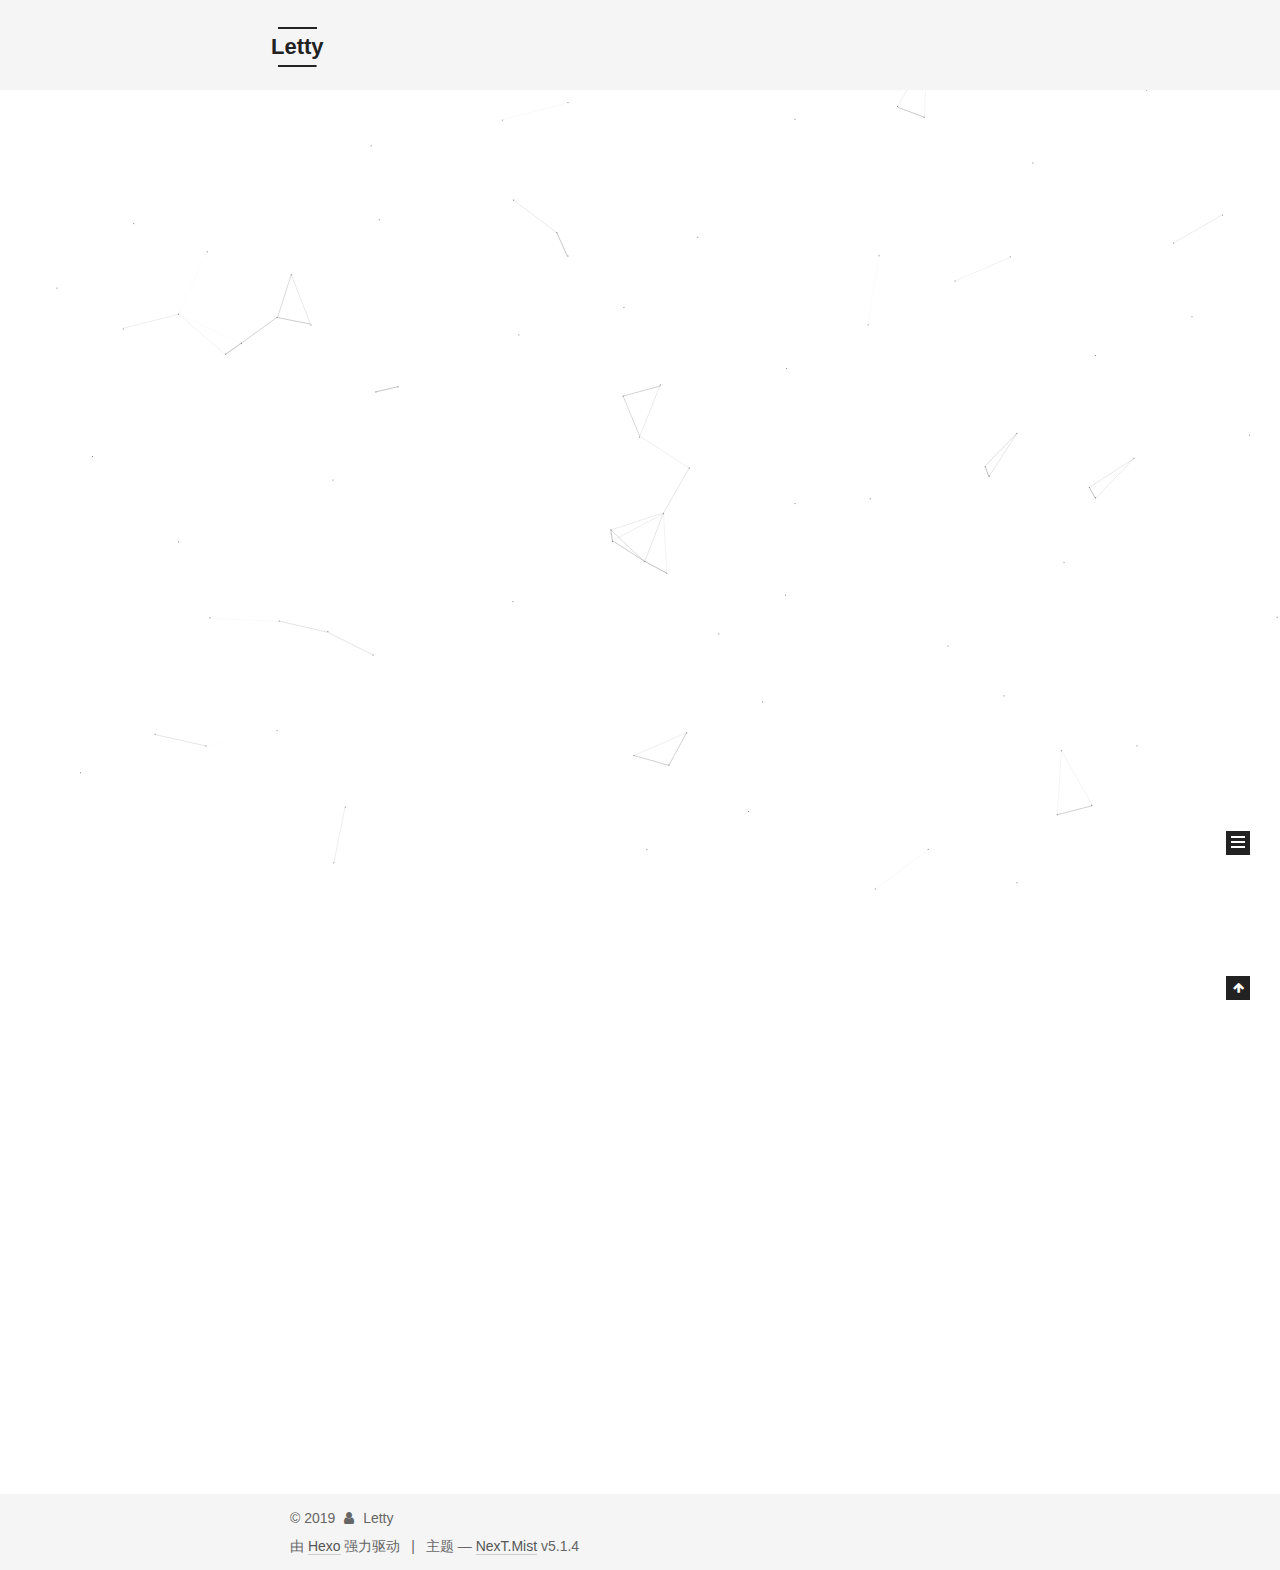
==== commit f9296579: "Site updated: 2019-09-01 17:18:32" ====
--- a/index.html
+++ b/index.html
@@ -749,10 +749,8 @@
 
 
   <script type="text/javascript" src="/js/src/utils.js?v=5.1.4"></script>
-   <div id="lv-container" data-id="city" data-uid="MTAyMC80NjE3My8yMjY4NA=="></div>
 
   <script type="text/javascript" src="/js/src/motion.js?v=5.1.4"></script>
-   <div id="lv-container" data-id="city" data-uid="MTAyMC80NjE3My8yMjY4NA=="></div>
 
 
 
--- a/css/main.css
+++ b/css/main.css
@@ -1822,7 +1822,7 @@
   width: 4px;
   height: 4px;
   border-radius: 50%;
-  background: #6541ac;
+  background: #4695c1;
 }
 .links-of-blogroll {
   font-size: 13px;
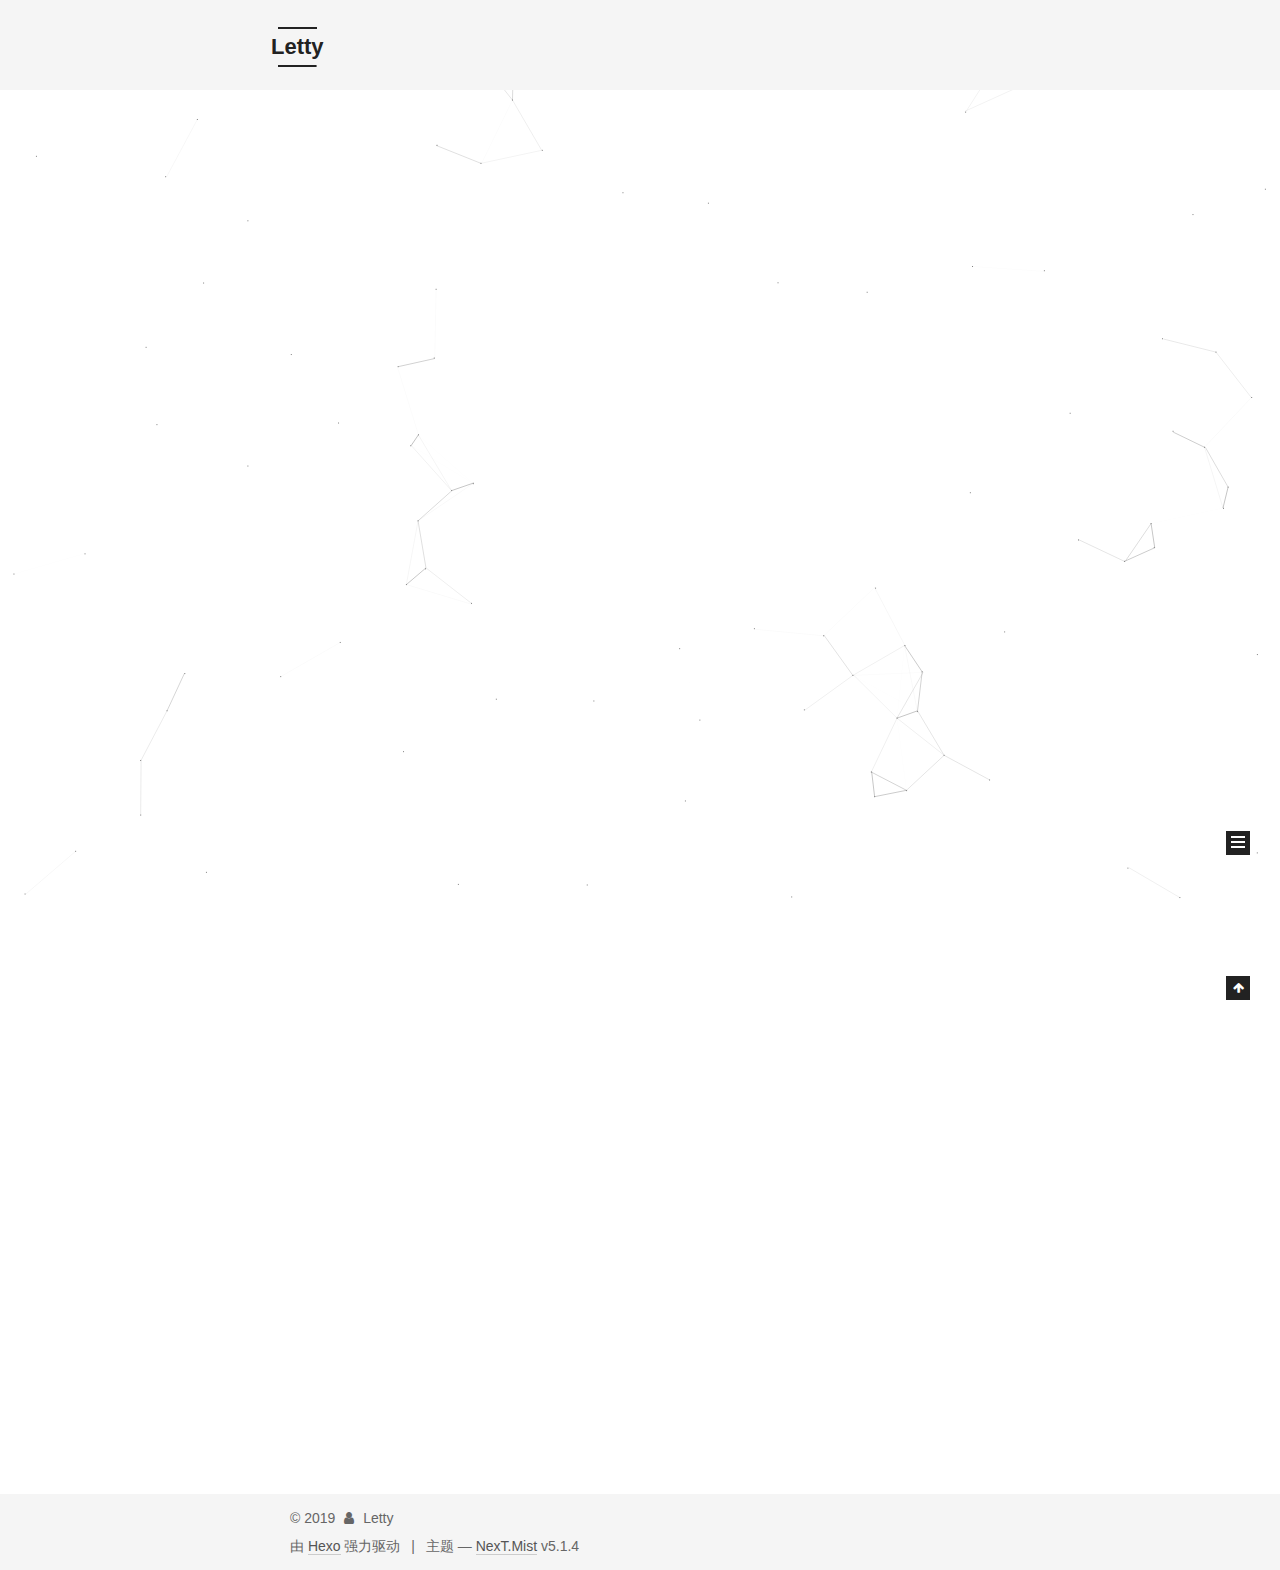
==== commit bdc76009: "Site updated: 2019-09-01 17:22:53" ====
--- a/index.html
+++ b/index.html
@@ -755,11 +755,6 @@
 
 
   
-
-
-
-
-  
   
 
   
--- a/css/main.css
+++ b/css/main.css
@@ -1822,7 +1822,7 @@
   width: 4px;
   height: 4px;
   border-radius: 50%;
-  background: #4695c1;
+  background: #ac6386;
 }
 .links-of-blogroll {
   font-size: 13px;
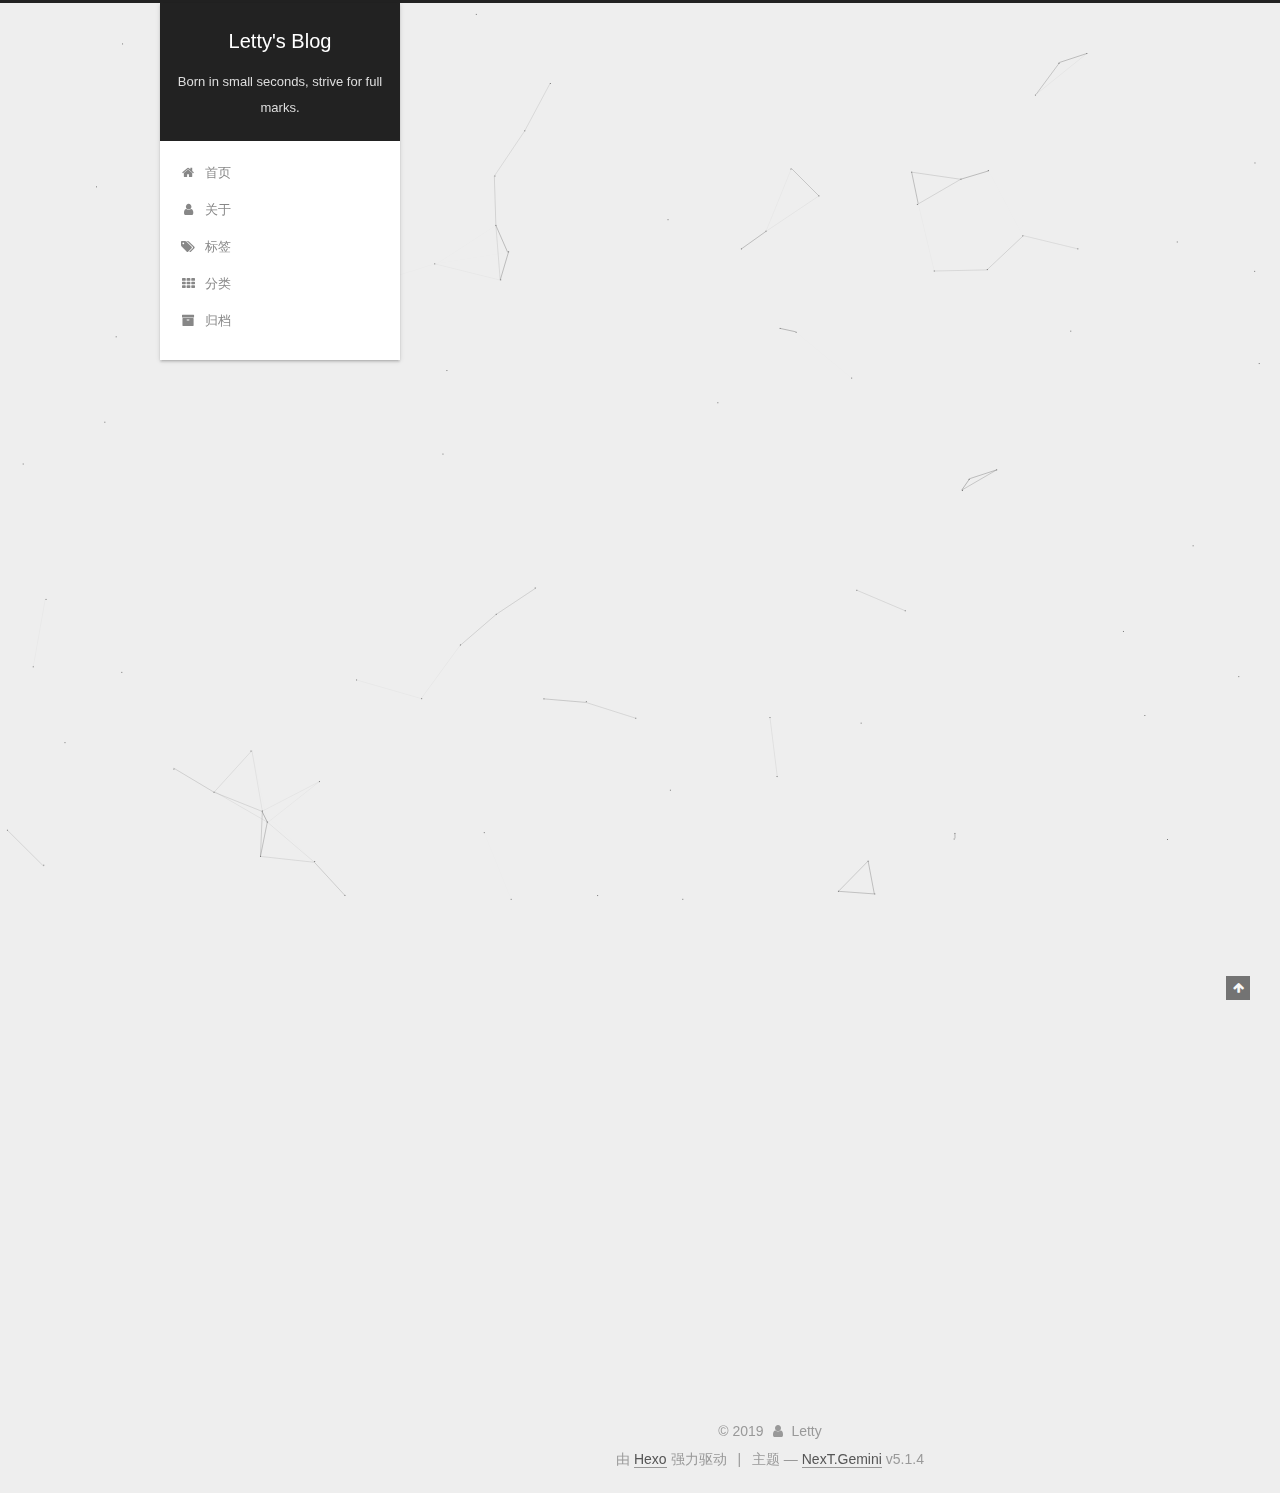
==== commit 3937e7d4: "Site updated: 2019-09-02 19:56:39" ====
--- a/index.html
+++ b/index.html
@@ -5,7 +5,7 @@
   
 
 
-<html class="theme-next mist use-motion" lang="zh-Hans">
+<html class="theme-next gemini use-motion" lang="zh-Hans">
 <head><meta name="generator" content="Hexo 3.9.0">
   <meta charset="UTF-8">
 <meta http-equiv="X-UA-Compatible" content="IE=edge">
@@ -79,13 +79,16 @@
 
 
 
+<meta name="description" content="动漫 电影">
 <meta property="og:type" content="website">
-<meta property="og:title" content="Letty">
+<meta property="og:title" content="Letty&#39;s Blog">
 <meta property="og:url" content="http://yoursite.com/index.html">
-<meta property="og:site_name" content="Letty">
+<meta property="og:site_name" content="Letty&#39;s Blog">
+<meta property="og:description" content="动漫 电影">
 <meta property="og:locale" content="zh-Hans">
 <meta name="twitter:card" content="summary">
-<meta name="twitter:title" content="Letty">
+<meta name="twitter:title" content="Letty&#39;s Blog">
+<meta name="twitter:description" content="动漫 电影">
 
 
 
@@ -93,7 +96,7 @@
   var NexT = window.NexT || {};
   var CONFIG = {
     root: '/',
-    scheme: 'Mist',
+    scheme: 'Gemini',
     version: '5.1.4',
     sidebar: {"position":"left","display":"post","offset":12,"b2t":false,"scrollpercent":false,"onmobile":false},
     fancybox: true,
@@ -121,7 +124,7 @@
 
 
 
-  <title>Letty</title>
+  <title>Letty's Blog</title>
   
 
 
@@ -152,12 +155,12 @@
     <div class="custom-logo-site-title">
       <a href="/" class="brand" rel="start">
         <span class="logo-line-before"><i></i></span>
-        <span class="site-title">Letty</span>
+        <span class="site-title">Letty's Blog</span>
         <span class="logo-line-after"><i></i></span>
       </a>
     </div>
       
-        <p class="site-subtitle">A leo boy</p>
+        <p class="site-subtitle">Born in small seconds, strive for full marks.</p>
       
   </div>
 
@@ -226,36 +229,6 @@
           </a>
         </li>
       
-        
-        <li class="menu-item menu-item-schedule">
-          <a href="/schedule/" rel="section">
-            
-              <i class="menu-item-icon fa fa-fw fa-calendar"></i> <br>
-            
-            日程表
-          </a>
-        </li>
-      
-        
-        <li class="menu-item menu-item-sitemap">
-          <a href="/sitemap.xml" rel="section">
-            
-              <i class="menu-item-icon fa fa-fw fa-sitemap"></i> <br>
-            
-            站点地图
-          </a>
-        </li>
-      
-        
-        <li class="menu-item menu-item-commonweal">
-          <a href="/404/" rel="section">
-            
-              <i class="menu-item-icon fa fa-fw fa-heartbeat"></i> <br>
-            
-            公益404
-          </a>
-        </li>
-      
 
       
     </ul>
@@ -284,7 +257,7 @@
   
   
 
-  <article class="post post-type-normal" itemscope itemtype="http://schema.org/Article">
+  <article class="post post-type-categories" itemscope itemtype="http://schema.org/Article">
   
   
   
@@ -293,12 +266,12 @@
 
     <span hidden itemprop="author" itemscope itemtype="http://schema.org/Person">
       <meta itemprop="name" content="Letty">
-      <meta itemprop="description" content>
+      <meta itemprop="description" content="动漫 电影">
       <meta itemprop="image" content="/images/avatar.png">
     </span>
 
     <span hidden itemprop="publisher" itemscope itemtype="http://schema.org/Organization">
-      <meta itemprop="name" content="Letty">
+      <meta itemprop="name" content="Letty's Blog">
     </span>
 
     
@@ -330,6 +303,28 @@
             
           </span>
 
+          
+            <span class="post-category">
+            
+              <span class="post-meta-divider">|</span>
+            
+              <span class="post-meta-item-icon">
+                <i class="fa fa-folder-o"></i>
+              </span>
+              
+                <span class="post-meta-item-text">分类于</span>
+              
+              
+                <span itemprop="about" itemscope itemtype="http://schema.org/Thing">
+                  <a href="/categories/Testing/" itemprop="url" rel="index">
+                    <span itemprop="name">Testing</span>
+                  </a>
+                </span>
+
+                
+                
+              
+            </span>
           
 
           
@@ -418,12 +413,12 @@
 
     <span hidden itemprop="author" itemscope itemtype="http://schema.org/Person">
       <meta itemprop="name" content="Letty">
-      <meta itemprop="description" content>
+      <meta itemprop="description" content="动漫 电影">
       <meta itemprop="image" content="/images/avatar.png">
     </span>
 
     <span hidden itemprop="publisher" itemscope itemtype="http://schema.org/Organization">
-      <meta itemprop="name" content="Letty">
+      <meta itemprop="name" content="Letty's Blog">
     </span>
 
     
@@ -571,7 +566,7 @@
               <img class="site-author-image" itemprop="image" src="/images/avatar.png" alt="Letty">
             
               <p class="site-author-name" itemprop="name">Letty</p>
-              <p class="site-description motion-element" itemprop="description"></p>
+              <p class="site-description motion-element" itemprop="description">动漫 电影</p>
           </div>
 
           <nav class="site-state motion-element">
@@ -587,6 +582,15 @@
               </div>
             
 
+            
+              
+              
+              <div class="site-state-item site-state-categories">
+                
+                  <span class="site-state-item-count">1</span>
+                  <span class="site-state-item-name">分类</span>
+                
+              </div>
             
 
             
@@ -649,7 +653,7 @@
 
 
 
-  <div class="theme-info">主题 &mdash; <a class="theme-link" target="_blank" href="https://github.com/iissnan/hexo-theme-next">NexT.Mist</a> v5.1.4</div>
+  <div class="theme-info">主题 &mdash; <a class="theme-link" target="_blank" href="https://github.com/iissnan/hexo-theme-next">NexT.Gemini</a> v5.1.4</div>
 
 
 
@@ -754,8 +758,16 @@
 
 
 
-  
-  
+
+  
+  
+
+
+  <script type="text/javascript" src="/js/src/affix.js?v=5.1.4"></script>
+
+  <script type="text/javascript" src="/js/src/schemes/pisces.js?v=5.1.4"></script>
+
+
 
   
 
--- a/css/main.css
+++ b/css/main.css
@@ -189,7 +189,7 @@
   font-size: 14px;
   line-height: 2;
   color: #555;
-  background: #fff;
+  background: #eee;
 }
 @media (max-width: 767px) {
   body {
@@ -226,51 +226,51 @@
   margin: 20px 0 15px;
 }
 h1 {
-  font-size: 24px;
+  font-size: 22px;
 }
 @media (max-width: 767px) {
   h1 {
-    font-size: 20px;
+    font-size: 18px;
   }
 }
 h2 {
-  font-size: 22px;
+  font-size: 20px;
 }
 @media (max-width: 767px) {
   h2 {
-    font-size: 18px;
+    font-size: 16px;
   }
 }
 h3 {
-  font-size: 20px;
+  font-size: 18px;
 }
 @media (max-width: 767px) {
   h3 {
-    font-size: 16px;
+    font-size: 14px;
   }
 }
 h4 {
-  font-size: 18px;
+  font-size: 16px;
 }
 @media (max-width: 767px) {
   h4 {
-    font-size: 14px;
+    font-size: 12px;
   }
 }
 h5 {
-  font-size: 16px;
+  font-size: 14px;
 }
 @media (max-width: 767px) {
   h5 {
-    font-size: 12px;
+    font-size: 10px;
   }
 }
 h6 {
-  font-size: 14px;
+  font-size: 12px;
 }
 @media (max-width: 767px) {
   h6 {
-    font-size: 10px;
+    font-size: 8px;
   }
 }
 p {
@@ -445,7 +445,7 @@
 .header-inner {
   margin: 0 auto;
   padding: 100px 0 70px;
-  width: 700px;
+  width: calc(100% - 252px);
 }
 @media (min-width: 1600px) {
   .container .header-inner {
@@ -457,7 +457,7 @@
 }
 .main-inner {
   margin: 0 auto;
-  width: 700px;
+  width: calc(100% - 252px);
 }
 @media (min-width: 1600px) {
   .container .main-inner {
@@ -474,7 +474,7 @@
 .footer-inner {
   box-sizing: border-box;
   margin: 20px auto;
-  width: 700px;
+  width: calc(100% - 252px);
 }
 @media (min-width: 1600px) {
   .container .footer-inner {
@@ -653,8 +653,8 @@
 @media (min-width: 992px) {
   .full-image.full-image.full-image.full-image {
     max-width: none;
-    width: 110%;
-    margin: 25px -5%;
+    width: 118%;
+    margin: 0 -9%;
   }
 }
 .blockquote-center,
@@ -941,10 +941,10 @@
   padding: 0 20px;
   font-size: 14px;
   color: #555;
-  background: transparent;
-  border: 2px solid #222;
+  background: #fff;
+  border: 2px solid #555;
   text-decoration: none;
-  border-radius: 0;
+  border-radius: 2px;
   transition-property: background-color;
   transition-duration: 0.2s;
   transition-timing-function: ease-in-out;
@@ -953,8 +953,8 @@
 }
 .btn:hover {
   border-color: #222;
-  color: #222;
-  background: #fff;
+  color: #fff;
+  background: #222;
 }
 .btn +.btn {
   margin: 0 0 8px 8px;
@@ -1066,7 +1066,7 @@
   width: 24px;
   background: #222;
   font-size: 12px;
-  opacity: 1;
+  opacity: 0.6;
   color: #fff;
   cursor: pointer;
   text-align: center;
@@ -1087,7 +1087,7 @@
   }
 }
 .back-to-top.back-to-top-on {
-  bottom: 19px;
+  bottom: 30px;
 }
 .header {
   background: transparent;
@@ -1101,7 +1101,7 @@
 }
 .site-meta {
   margin: 0;
-  text-align: left;
+  text-align: center;
 }
 @media (max-width: 767px) {
   .site-meta {
@@ -1112,12 +1112,12 @@
   position: relative;
   display: inline-block;
   padding: 0 40px;
-  color: #222;
+  color: #fff;
   background: #222;
   border-bottom: none;
 }
 .brand:hover {
-  color: #222;
+  color: #fff;
 }
 .logo {
   display: inline-block;
@@ -1136,7 +1136,7 @@
 .site-subtitle {
   margin-top: 10px;
   font-size: 13px;
-  color: #999;
+  color: #ddd;
 }
 .use-motion .brand {
   opacity: 0;
@@ -1209,7 +1209,8 @@
   transition-timing-function: ease-in-out;
   transition-delay: 0s;
 }
-.menu .menu-item a:hover {
+.menu .menu-item a:hover,
+.menu-item-active a {
   border-bottom-color: #222;
 }
 .menu .menu-item .fa {
@@ -1348,7 +1349,7 @@
 .posts-collapse {
   position: relative;
   z-index: 1010;
-  margin-left: 0;
+  margin-left: 55px;
 }
 .posts-collapse::after {
   content: " ";
@@ -1738,20 +1739,20 @@
   display: block;
   margin: 0 auto;
   padding: 2px;
-  max-width: 96px;
+  max-width: 120px;
   height: auto;
-  border: 2px solid #333;
+  border: 1px solid #eee;
 }
 .site-author-name {
-  margin: 5px 0 0;
+  margin: 0;
   text-align: center;
-  color: #f5f5f5;
-  font-weight: normal;
+  color: #222;
+  font-weight: 600;
 }
 .site-description {
-  margin-top: 5px;
+  margin-top: 0;
   text-align: center;
-  font-size: 14px;
+  font-size: 13px;
   color: #999;
 }
 .site-state {
@@ -1763,7 +1764,7 @@
 .site-state-item {
   display: inline-block;
   padding: 0 15px;
-  border-left: 1px solid #333;
+  border-left: 1px solid #eee;
 }
 .site-state-item:first-child {
   border-left: none;
@@ -1776,11 +1777,11 @@
   text-align: center;
   color: inherit;
   font-weight: 600;
-  font-size: 18px;
+  font-size: 16px;
 }
 .site-state-item-name {
   font-size: 13px;
-  color: inherit;
+  color: #999;
 }
 .feed-link {
   margin-top: 20px;
@@ -1822,7 +1823,7 @@
   width: 4px;
   height: 4px;
   border-radius: 50%;
-  background: #ac6386;
+  background: #da4dbe;
 }
 .links-of-blogroll {
   font-size: 13px;
@@ -1860,7 +1861,7 @@
   color: #555;
 }
 .sidebar-nav li:hover {
-  color: #f5f5f5;
+  color: #fc6423;
 }
 .page-post-detail .sidebar-nav-toc {
   padding: 0 5px;
@@ -1869,11 +1870,11 @@
   margin-left: 10px;
 }
 .sidebar-nav .sidebar-nav-active {
-  color: #87daff;
-  border-bottom-color: #87daff;
+  color: #fc6423;
+  border-bottom-color: #fc6423;
 }
 .sidebar-nav .sidebar-nav-active:hover {
-  color: #87daff;
+  color: #fc6423;
 }
 .sidebar-panel {
   display: none;
@@ -1906,12 +1907,12 @@
   transition-timing-function: ease-in-out;
   transition-delay: 0s;
   transition-property: all;
-  color: #999;
-  border-bottom-color: #555;
+  color: #666;
+  border-bottom-color: #ccc;
 }
 .post-toc ol a:hover {
-  color: #ccc;
-  border-bottom-color: #ccc;
+  color: #000;
+  border-bottom-color: #000;
 }
 .post-toc .nav-item {
   overflow: hidden;
@@ -1933,14 +1934,14 @@
   display: block;
 }
 .post-toc .nav .active > a {
-  color: #87daff;
-  border-bottom-color: #87daff;
+  color: #fc6423;
+  border-bottom-color: #fc6423;
 }
 .post-toc .nav .active-current > a {
-  color: #87daff;
+  color: #fc6423;
 }
 .post-toc .nav .active-current > a:hover {
-  color: #87daff;
+  color: #fc6423;
 }
 .footer {
   font-size: 14px;
@@ -2580,327 +2581,543 @@
   }
 }
 .page-post-detail .sidebar-toggle-line {
-  background: #87daff;
+  background: #fc6423;
 }
 .page-post-detail .comments {
   overflow: hidden;
 }
-h1,
-h2,
-h3,
-h4,
-h5,
-h6 {
-  margin: 20px 0 10px;
-}
-p {
-  margin: 0 0 25px 0;
-}
-a {
-  border-bottom-color: #ccc;
-}
-hr {
-  margin: 20px 0;
-  height: 2px;
-}
-.main-inner {
-  margin-top: 80px;
-}
 .header {
-  background: #f5f5f5;
+  position: relative;
+  margin: 0 auto;
+  width: 75%;
+}
+@media (min-width: 768px) and (max-width: 991px) {
+  .header {
+    width: auto;
+  }
+}
+@media (max-width: 767px) {
+  .header {
+    width: auto;
+  }
 }
 .header-inner {
-  padding: 25px 0 20px;
-}
-.header-inner:before,
-.header-inner:after {
+  position: absolute;
+  top: 0;
+  overflow: hidden;
+  padding: 0;
+  width: 240px;
+  background: #fff;
+  box-shadow: 0 2px 2px 0 rgba(0,0,0,0.12), 0 3px 1px -2px rgba(0,0,0,0.06), 0 1px 5px 0 rgba(0,0,0,0.12);
+  border-radius: initial;
+}
+@media (min-width: 1600px) {
+  .container .header-inner {
+    width: 240px;
+  }
+}
+@media (min-width: 768px) and (max-width: 991px) {
+  .header-inner {
+    position: relative;
+    width: auto;
+    border-radius: initial;
+  }
+}
+@media (max-width: 767px) {
+  .header-inner {
+    position: relative;
+    width: auto;
+    border-radius: initial;
+  }
+}
+.main:before,
+.main:after {
   content: " ";
   display: table;
 }
-.header-inner:after {
+.main:after {
   clear: both;
 }
-@media (max-width: 767px) {
-  .header-inner {
+@media (min-width: 768px) and (max-width: 991px) {
+  .main {
+    padding-bottom: 100px;
+  }
+}
+@media (max-width: 767px) {
+  .main {
+    padding-bottom: 100px;
+  }
+}
+.container .main-inner {
+  width: 75%;
+}
+@media (min-width: 768px) and (max-width: 991px) {
+  .container .main-inner {
     width: auto;
-    margin-bottom: 50px;
-    padding: 10px;
-  }
+  }
+}
+@media (max-width: 767px) {
+  .container .main-inner {
+    width: auto;
+  }
+}
+.content-wrap {
+  float: right;
+  box-sizing: border-box;
+  padding: 40px;
+  width: calc(100% - 252px);
+  background: #fff;
+  min-height: 700px;
+  box-shadow: 0 2px 2px 0 rgba(0,0,0,0.12), 0 3px 1px -2px rgba(0,0,0,0.06), 0 1px 5px 0 rgba(0,0,0,0.12);
+  border-radius: initial;
+}
+@media (min-width: 768px) and (max-width: 991px) {
+  .content-wrap {
+    width: 100%;
+    padding: 20px;
+    border-radius: initial;
+  }
+}
+@media (max-width: 767px) {
+  .content-wrap {
+    width: 100%;
+    padding: 20px;
+    min-height: auto;
+    border-radius: initial;
+  }
+}
+.sidebar {
+  position: static;
+  float: left;
+  margin-top: 300px;
+  width: 240px;
+  background: #eee;
+  box-shadow: none;
+}
+@media (min-width: 768px) and (max-width: 991px) {
+  .sidebar {
+    display: none;
+  }
+}
+@media (max-width: 767px) {
+  .sidebar {
+    display: none;
+  }
+}
+.sidebar-toggle {
+  display: none;
+}
+.footer-inner {
+  width: 75%;
+  padding-left: 260px;
+}
+@media (min-width: 768px) and (max-width: 991px) {
+  .footer-inner {
+    width: auto;
+    padding-left: 0 !important;
+    padding-right: 0 !important;
+  }
+}
+@media (max-width: 767px) {
+  .footer-inner {
+    width: auto;
+    padding-left: 0 !important;
+    padding-right: 0 !important;
+  }
+}
+.sidebar-position-right .header-inner {
+  right: 0;
+}
+.sidebar-position-right .content-wrap {
+  float: left;
+}
+.sidebar-position-right .sidebar {
+  float: right;
+}
+.sidebar-position-right .footer-inner {
+  padding-left: 0;
+  padding-right: 260px;
+}
+.site-brand-wrapper {
+  position: relative;
 }
 .site-meta {
-  float: left;
-  margin-left: -20px;
-  line-height: normal;
-}
-@media (max-width: 767px) {
+  padding: 20px 0;
+  color: #fff;
+  background: #222;
+}
+@media (min-width: 768px) and (max-width: 991px) {
   .site-meta {
-    margin-left: 10px;
-  }
-}
-.site-meta .brand {
-  padding: 2px 1px;
+    box-shadow: 0 0 16px rgba(0,0,0,0.5);
+  }
+}
+@media (max-width: 767px) {
+  .site-meta {
+    box-shadow: 0 0 16px rgba(0,0,0,0.5);
+  }
+}
+.brand {
+  padding: 0;
   background: none;
 }
-@media (max-width: 767px) {
-  .site-meta .brand {
-    display: block;
-  }
-}
-.site-meta .logo {
-  display: none;
-}
-.site-meta .site-title {
-  font-size: 22px;
-  font-weight: bolder;
-}
-@media (max-width: 767px) {
-  .site-meta .site-title {
-    line-height: 34px;
-  }
-}
-.logo-line-before,
-.logo-line-after {
-  display: block;
-  overflow: hidden;
-  margin: 0 auto;
-  width: 75%;
-}
-@media (max-width: 767px) {
-  .logo-line-before,
-  .logo-line-after {
-    display: none;
-  }
-}
-.logo-line-before i,
-.logo-line-after i {
-  position: relative;
-  display: block;
-  height: 2px;
-  background: #222;
-}
-@media (max-width: 767px) {
-  .logo-line-before i,
-  .logo-line-after i {
-    height: 3px;
-  }
-}
-.use-motion .logo-line-before i {
-  left: -100%;
-}
-.use-motion .logo-line-after i {
-  right: -100%;
+.brand:hover {
+  color: #fff;
 }
 .site-subtitle {
-  display: none;
-}
-.site-nav-toggle {
-  position: static;
-  float: right;
-}
-.menu {
-  float: right;
-  margin: 8px 0 0 0;
-}
-@media (max-width: 767px) {
-  .menu {
-    margin: 20px 0 0 0;
-    padding: 0;
-  }
-}
-.menu br {
-  display: none;
-}
-.menu .menu-item {
-  margin: 0;
-}
-@media (max-width: 767px) {
-  .menu .menu-item {
-    display: block;
-  }
-}
-.menu .menu-item a {
-  padding: 0 10px;
-  background: none;
-  border: none;
-  border-radius: 2px;
-  transition-property: background;
-}
-@media (max-width: 767px) {
-  .menu .menu-item a {
-    text-align: left;
-  }
-}
-.menu .menu-item a:hover {
-  background: #e1e1e1;
-}
-.menu a::before {
-  display: none;
-}
-@media (max-width: 767px) {
-  .menu a::before {
-    display: block;
-  }
-}
-@media (max-width: 767px) {
-  .menu {
-    float: none;
-  }
+  margin: 10px 10px 0;
+  font-weight: initial;
 }
 .site-search form {
   display: none;
 }
+.site-nav {
+  border-top: none;
+}
+@media (min-width: 768px) and (max-width: 991px) {
+  .site-nav {
+    display: none !important;
+  }
+}
+@media (min-width: 768px) and (max-width: 991px) {
+  .site-nav-on {
+    display: block !important;
+  }
+}
+.menu .menu-item {
+  display: block;
+  margin: 0;
+}
+.menu .menu-item a {
+  position: relative;
+  box-sizing: border-box;
+  padding: 5px 20px;
+  text-align: left;
+  line-height: inherit;
+  transition-property: background-color;
+  transition-duration: 0.2s;
+  transition-timing-function: ease-in-out;
+  transition-delay: 0s;
+}
+.menu .menu-item a:hover,
+.menu-item-active a {
+  background: #f9f9f9;
+  border-bottom-color: #fff;
+}
+.menu .menu-item br {
+  display: none;
+}
+.menu-item-active a:after {
+  content: " ";
+  position: absolute;
+  top: 50%;
+  margin-top: -3px;
+  right: 15px;
+  width: 6px;
+  height: 6px;
+  border-radius: 50%;
+  background-color: #bbb;
+}
+.btn-bar {
+  background-color: #fff;
+}
+.site-nav-toggle {
+  left: 20px;
+  top: 50%;
+  -webkit-transform: translateY(-50%);
+  -webkit-transform: translateY(-50%);
+  -moz-transform: translateY(-50%);
+  -ms-transform: translateY(-50%);
+  -o-transform: translateY(-50%);
+  transform: translateY(-50%);
+}
+@media (min-width: 768px) and (max-width: 991px) {
+  .site-nav-toggle {
+    display: block;
+  }
+}
+.use-motion .sidebar .motion-element {
+  opacity: 1;
+}
+.sidebar {
+  margin-left: -100%;
+  right: auto;
+  bottom: auto;
+  -webkit-transform: none;
+}
+.sidebar-inner {
+  box-sizing: border-box;
+  width: 240px;
+  color: #555;
+  background: #fff;
+  box-shadow: 0 2px 2px 0 rgba(0,0,0,0.12), 0 3px 1px -2px rgba(0,0,0,0.06), 0 1px 5px 0 rgba(0,0,0,0.12), 0 -1px 0.5px 0 rgba(0,0,0,0.09);
+  border-radius: initial;
+  opacity: 0;
+}
+.sidebar-inner.affix {
+  position: fixed;
+  top: 12px;
+}
+.sidebar-inner.affix-bottom {
+  position: absolute;
+}
+.site-overview {
+  text-align: left;
+}
+.site-author:before,
+.site-author:after {
+  content: " ";
+  display: table;
+}
+.site-author:after {
+  clear: both;
+}
+.sidebar a {
+  color: #555;
+}
+.sidebar a:hover {
+  color: #222;
+}
+.site-state-item {
+  padding: 0 10px;
+}
+.links-of-author-item a:before {
+  display: none;
+}
+.links-of-author-item a {
+  border-bottom: none;
+  text-decoration: underline;
+}
+.feed-link {
+  border-top: 1px dotted #ccc;
+  border-bottom: 1px dotted #ccc;
+  text-align: center;
+}
+.feed-link a {
+  display: block;
+  color: #fc6423;
+  border: none;
+}
+.feed-link a:hover {
+  background: none;
+  color: #e34603;
+}
+.feed-link a:hover i {
+  color: #e34603;
+}
+.links-of-author {
+  display: flex;
+  flex-wrap: wrap;
+  justify-content: center;
+}
+.links-of-author-item {
+  margin: 5px 0 0;
+  width: 50%;
+}
+.links-of-author-item a {
+  max-width: 216px;
+  box-sizing: border-box;
+  display: inline-block;
+  margin-right: 0;
+  margin-bottom: 0;
+  padding: 0 5px;
+  overflow: hidden;
+  white-space: nowrap;
+  text-overflow: ellipsis;
+}
+.links-of-author-item a {
+  display: block;
+  text-decoration: none;
+}
+.links-of-author-item a:hover {
+  border-radius: 4px;
+  background: #eee;
+}
+.links-of-author-item .fa {
+  margin-right: 2px;
+  font-size: 16px;
+}
+.links-of-author-item .fa-globe {
+  font-size: 15px;
+}
+.links-of-blogroll {
+  text-align: center;
+  margin-top: 20px;
+  padding: 3px 0 0;
+  border-top: 1px dotted #ccc;
+}
+.links-of-blogroll-title {
+  margin-top: 0;
+}
+.links-of-blogroll-item {
+  padding: 0;
+}
+.links-of-blogroll-inline:before,
+.links-of-blogroll-inline:after {
+  content: " ";
+  display: table;
+}
+.links-of-blogroll-inline:after {
+  clear: both;
+}
+.links-of-blogroll-inline .links-of-blogroll-item {
+  margin: 5px 0 0;
+  width: 50%;
+  display: inline-block;
+  width: unset;
+}
+.links-of-blogroll-inline .links-of-blogroll-item a {
+  max-width: 216px;
+  box-sizing: border-box;
+  display: inline-block;
+  margin-right: 0;
+  margin-bottom: 0;
+  padding: 0 5px;
+  overflow: hidden;
+  white-space: nowrap;
+  text-overflow: ellipsis;
+}
+.content-wrap {
+  padding: initial;
+  background: initial;
+  box-shadow: initial;
+  border-radius: initial;
+}
+.post-block {
+  padding: 40px;
+  background: #fff;
+  box-shadow: 0 2px 2px 0 rgba(0,0,0,0.12), 0 3px 1px -2px rgba(0,0,0,0.06), 0 1px 5px 0 rgba(0,0,0,0.12);
+  border-radius: initial;
+}
+#posts > article + article .post-block {
+  margin-top: 12px;
+  box-shadow: 0 2px 2px 0 rgba(0,0,0,0.12), 0 3px 1px -2px rgba(0,0,0,0.06), 0 1px 5px 0 rgba(0,0,0,0.12), 0 -1px 0.5px 0 rgba(0,0,0,0.09);
+  border-radius: initial;
+}
+.comments {
+  padding: 40px;
+  margin: initial;
+  margin-top: 12px;
+  background: #fff;
+  box-shadow: 0 2px 2px 0 rgba(0,0,0,0.12), 0 3px 1px -2px rgba(0,0,0,0.06), 0 1px 5px 0 rgba(0,0,0,0.12), 0 -1px 0.5px 0 rgba(0,0,0,0.09);
+  border-radius: initial;
+}
 .posts-expand {
-  padding-top: 0;
-}
-.posts-expand .post-title,
-.posts-expand .post-meta {
-  text-align: left;
-}
-@media (max-width: 767px) {
-  .posts-expand .post-title,
-  .posts-expand .post-meta {
-    text-align: center;
-  }
-}
-.posts-expand .post-eof {
-  display: none;
-}
-.posts-expand .post {
-  margin-top: 120px;
-}
-.posts-expand .post:first-child {
-  margin-top: 0;
-}
-.posts-expand .post-meta {
-  margin-top: 5px;
-  margin-bottom: 20px;
+  padding-top: initial;
+}
+.post-nav-divider {
+  width: 4%;
+}
+.post-nav-item {
+  width: 48%;
+}
+.post-eof,
+.post-spread {
+  display: none !important;
+}
+.pagination {
+  margin: 12px 0 0;
+  border-top: initial;
+  background: #fff;
+  box-shadow: 0 2px 2px 0 rgba(0,0,0,0.12), 0 3px 1px -2px rgba(0,0,0,0.06), 0 1px 5px 0 rgba(0,0,0,0.12), 0 -1px 0.5px 0 rgba(0,0,0,0.09);
+  border-radius: initial;
+  padding: 10px 0 10px;
+}
+.pagination .prev,
+.pagination .next,
+.pagination .page-number {
+  margin-bottom: initial;
+  top: initial;
+}
+.main {
+  padding-bottom: initial;
+}
+.footer {
+  bottom: auto;
+}
+.post-header h1,
+.post-header h2 {
+  margin: initial;
+}
+.posts-expand .post-title-link {
+  line-height: inherit;
 }
 .posts-expand .post-title {
-  position: relative;
-  font-size: 26px;
-  font-weight: 400;
-}
-@media (max-width: 767px) {
-  .posts-expand .post-title {
-    font-size: 22px;
-  }
-}
-@media (min-width: 1600px) {
-  .posts-expand .post-title {
-    font-size: 26px;
-  }
-}
-.posts-expand .post-title:hover:before {
-  background: #222;
-}
-@media (max-width: 767px) {
-  .posts-expand .post-body {
-    font-size: 12px;
-  }
-}
-.posts-expand .post-body img {
-  margin: 0;
-}
-.posts-expand .post-tags {
-  text-align: left;
-}
-.posts-expand .post-tags a {
-  padding: 1px 5px;
-  background: #f5f5f5;
-  border-bottom: none;
-}
-.posts-expand .post-tags a:hover {
-  background: #ccc;
-}
-.posts-expand .post-nav {
-  margin-top: 40px;
-}
-.post-button {
-  margin-top: 20px;
-  text-align: left;
-}
-.post-button a {
-  padding: 0;
-  font-size: 14px;
-  background: none;
-  border: none;
-  border-bottom: 2px solid #666;
-  transition-property: border;
-}
-@media (max-width: 767px) {
-  .post-button a {
-    font-size: 12px;
-  }
-}
-@media (min-width: 1600px) {
-  .post-button a {
-    font-size: 16px;
-  }
-}
-.post-button a:hover {
-  border-bottom-color: #222;
-}
-.links-of-blogroll-inline .links-of-blogroll-item {
-  display: inline-block;
-}
-.btn {
-  padding: 0 10px;
-  border-width: 2px;
-  border-radius: 0;
-}
-.headband {
-  display: none;
-}
-.site-search {
-  position: relative;
-  float: right;
-  margin-top: 5px;
-  padding-top: 3px;
-}
-@media (max-width: 767px) {
-  .site-search {
-    float: none;
-    padding: 0 10px;
-  }
-}
-@media (max-width: 767px) {
-  .container .main-inner {
-    width: auto;
-  }
-}
-.page-post-detail .post-title,
-.page-post-detail .post-meta {
-  text-align: center;
-}
-.page-post-detail .post-title:before {
-  display: none;
-}
-.page-post-detail .post-meta {
-  margin-bottom: 60px;
-}
-.pagination {
-  margin: 120px 0 0;
-  text-align: left;
-}
-@media (max-width: 767px) {
+  font-size: 1.7em;
+}
+.post-body h1 {
+  font-size: 1.6em;
+  border-bottom: 1px solid #eee;
+}
+.post-body h2 {
+  font-size: 1.45em;
+  border-bottom: 1px solid #eee;
+}
+.post-body h3 {
+  font-size: 1.3em;
+  border-bottom: 1px dotted #eee;
+}
+.post-body h4 {
+  font-size: 1.2em;
+}
+.post-body h5 {
+  font-size: 1.07em;
+}
+.post-body h6 {
+  font-size: 1.03em;
+}
+@media (min-width: 768px) and (max-width: 991px) {
+  .content-wrap {
+    padding: 10px;
+  }
+  .posts-expand {
+    margin: initial;
+  }
+  .posts-expand .post-button {
+    margin-top: 20px;
+  }
+  .post-block {
+    padding: 20px;
+    box-shadow: 0 2px 2px 0 rgba(0,0,0,0.12), 0 3px 1px -2px rgba(0,0,0,0.06), 0 1px 5px 0 rgba(0,0,0,0.12), 0 -1px 0.5px 0 rgba(0,0,0,0.09);
+    border-radius: initial;
+  }
+  #posts > article + article .post-block {
+    margin-top: 10px;
+  }
+  .comments {
+    margin-top: 10px;
+    padding: 10px 20px;
+  }
   .pagination {
-    margin: 80px 10px 0;
-    text-align: center;
-  }
-}
-.footer {
-  margin-top: 80px;
-  padding: 10px 0;
-  background: #f5f5f5;
-  color: #666;
-}
-.footer-inner {
-  margin: 0 auto;
-  text-align: left;
-}
-@media (max-width: 767px) {
-  .footer-inner {
-    width: auto;
-    text-align: center;
-  }
-}
+    margin: 10px 0 0;
+  }
+}
+@media (max-width: 767px) {
+  .content-wrap {
+    padding: 8px;
+  }
+  .posts-expand {
+    margin: initial;
+  }
+  .posts-expand .post-button {
+    margin-top: 12px;
+  }
+  .posts-expand img {
+    padding: initial !important;
+  }
+  .post-block {
+    padding: 12px;
+    min-height: auto;
+    box-shadow: 0 2px 2px 0 rgba(0,0,0,0.12), 0 3px 1px -2px rgba(0,0,0,0.06), 0 1px 5px 0 rgba(0,0,0,0.12), 0 -1px 0.5px 0 rgba(0,0,0,0.09);
+    border-radius: initial;
+  }
+  #posts > article + article .post-block {
+    margin-top: 8px;
+  }
+  .comments {
+    margin-top: 8px;
+    padding: 0 12px;
+  }
+  .pagination {
+    margin: 8px 0 0;
+  }
+}
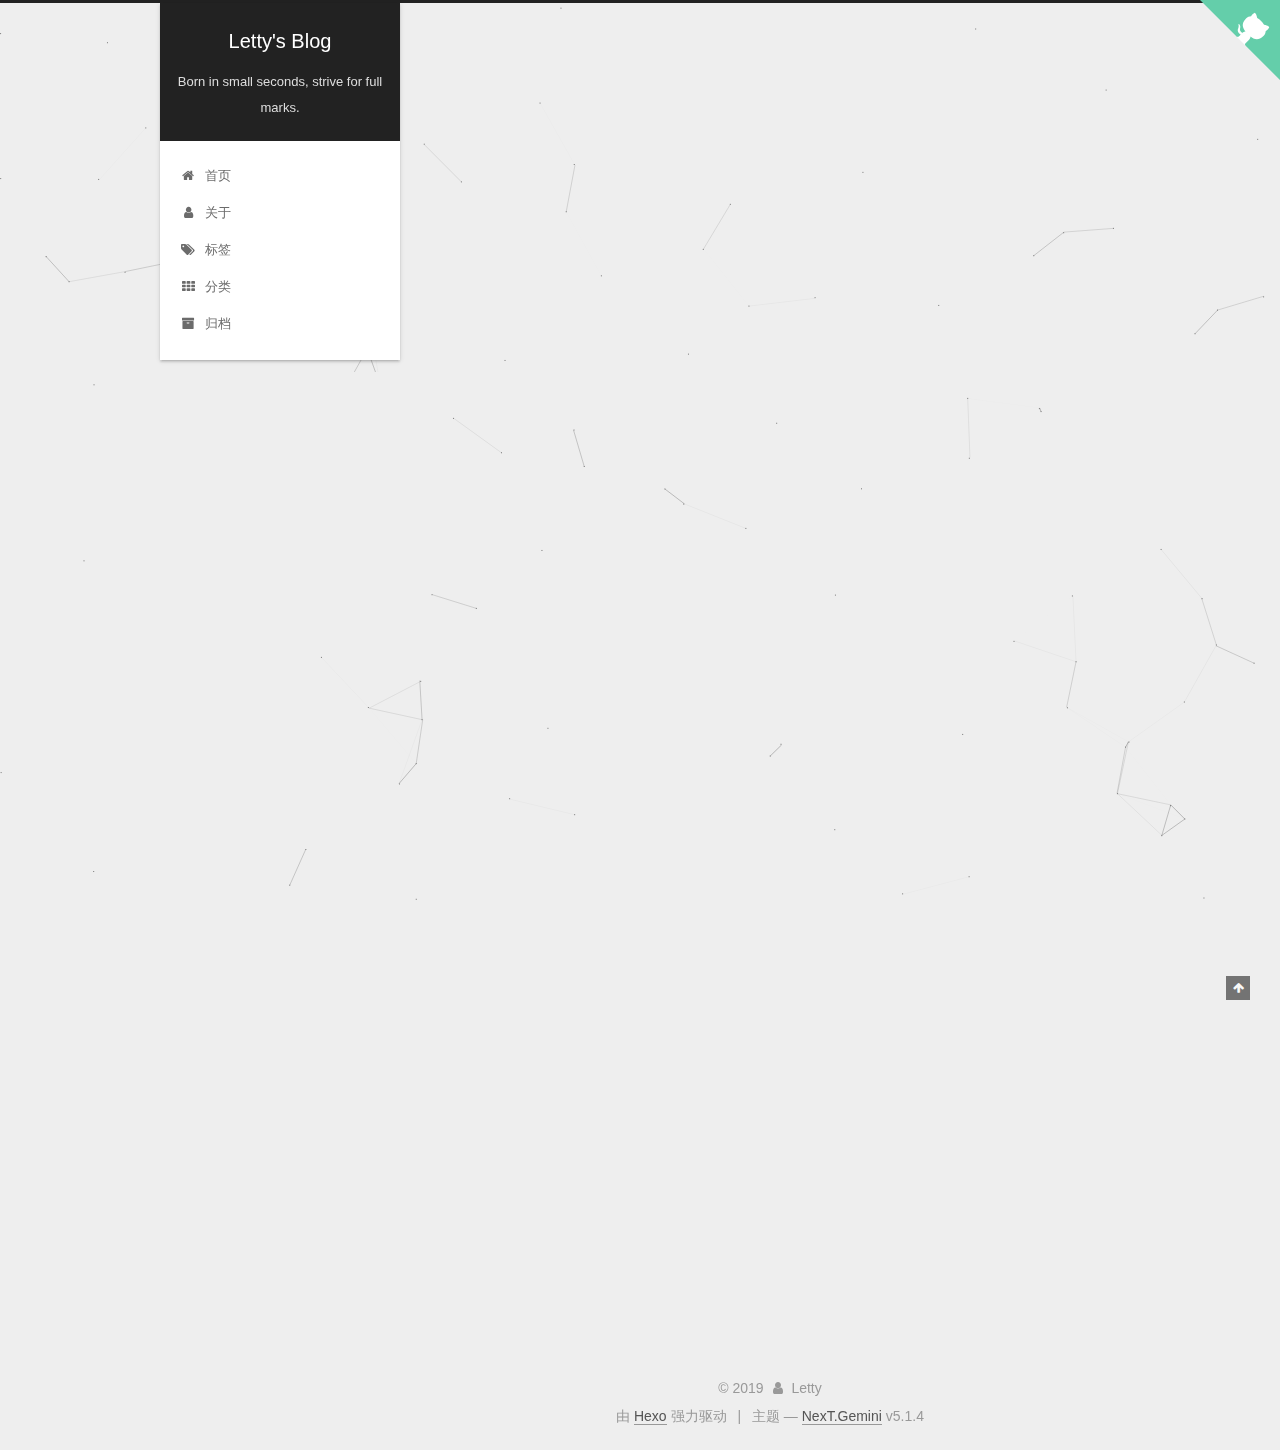
==== commit 6e5344d9: "Site updated: 2019-09-03 18:35:38" ====
--- a/index.html
+++ b/index.html
@@ -138,6 +138,10 @@
 
 <body itemscope itemtype="http://schema.org/WebPage" lang="zh-Hans">
 
+<script type="text/javascript" src="/js/src/love.js"></script>
+
+
+
   
   
     
@@ -146,6 +150,8 @@
   <div class="container sidebar-position-left 
   page-home">
     <div class="headband"></div>
+  
+    <a href="https://github.com/zj-letty" class="github-corner" aria-label="View source on GitHub"><svg width="80" height="80" viewbox="0 0 250 250" style="fill:#64CEAA; color:#fff; position: absolute; top: 0; border: 0; right: 0;" aria-hidden="true"><path d="M0,0 L115,115 L130,115 L142,142 L250,250 L250,0 Z"/><path d="M128.3,109.0 C113.8,99.7 119.0,89.6 119.0,89.6 C122.0,82.7 120.5,78.6 120.5,78.6 C119.2,72.0 123.4,76.3 123.4,76.3 C127.3,80.9 125.5,87.3 125.5,87.3 C122.9,97.6 130.6,101.9 134.4,103.2" fill="currentColor" style="transform-origin: 130px 106px;" class="octo-arm"/><path d="M115.0,115.0 C114.9,115.1 118.7,116.5 119.8,115.4 L133.7,101.6 C136.9,99.2 139.9,98.4 142.2,98.6 C133.8,88.0 127.5,74.4 143.8,58.0 C148.5,53.4 154.0,51.2 159.7,51.0 C160.3,49.4 163.2,43.6 171.4,40.1 C171.4,40.1 176.1,42.5 178.8,56.2 C183.1,58.6 187.2,61.8 190.9,65.4 C194.5,69.0 197.7,73.2 200.1,77.6 C213.8,80.2 216.3,84.9 216.3,84.9 C212.7,93.1 206.9,96.0 205.4,96.6 C205.1,102.4 203.0,107.8 198.3,112.5 C181.9,128.9 168.3,122.5 157.7,114.1 C157.9,116.9 156.7,120.9 152.7,124.9 L141.0,136.5 C139.8,137.7 141.6,141.9 141.8,141.8 Z" fill="currentColor" class="octo-body"/></svg></a><style>.github-corner:hover .octo-arm{animation:octocat-wave 560ms ease-in-out}@keyframes octocat-wave{0%,100%{transform:rotate(0)}20%,60%{transform:rotate(-25deg)}40%,80%{transform:rotate(10deg)}}@media (max-width:500px){.github-corner:hover .octo-arm{animation:none}.github-corner .octo-arm{animation:octocat-wave 560ms ease-in-out}}</style>
 
     <header id="header" class="header" itemscope itemtype="http://schema.org/WPHeader">
       <div class="header-inner"><div class="site-brand-wrapper">
@@ -316,8 +322,8 @@
               
               
                 <span itemprop="about" itemscope itemtype="http://schema.org/Thing">
-                  <a href="/categories/Testing/" itemprop="url" rel="index">
-                    <span itemprop="name">Testing</span>
+                  <a href="/categories/notes/" itemprop="url" rel="index">
+                    <span itemprop="name">notes</span>
                   </a>
                 </span>
 
@@ -354,8 +360,7 @@
 
       
         
-          <hr>
-<p>前端日常踩坑记录<del>~</del></p>
+          <p>前端日常踩坑记录<del>~</del></p>
           <!--noindex-->
           <div class="post-button text-center">
             <a class="btn" href="/2019/08/18/LearningNotes/#more" rel="contents">
--- a/css/main.css
+++ b/css/main.css
@@ -1742,6 +1742,11 @@
   max-width: 120px;
   height: auto;
   border: 1px solid #eee;
+/* 头像圆形 */
+  border-radius: 80px;
+  -webkit-border-radius: 80px;
+  -moz-border-radius: 80px;
+  box-shadow: inset 0 -1px 0 #333 sf;
 }
 .site-author-name {
   margin: 0;
@@ -1823,7 +1828,7 @@
   width: 4px;
   height: 4px;
   border-radius: 50%;
-  background: #da4dbe;
+  background: #f49d3e;
 }
 .links-of-blogroll {
   font-size: 13px;
@@ -2743,7 +2748,8 @@
 }
 .site-meta {
   padding: 20px 0;
-  color: #fff;
+  background: #8b5a00;
+  background-image: linear-gradient(90deg, #f79533 0, #f37055 15%, #ef4e7b 30%, #a166ab 44%, #5073b8 58%, #1098ad 72%, #07b39b 86%, #6dba82 100%);
   background: #222;
 }
 @media (min-width: 768px) and (max-width: 991px) {
